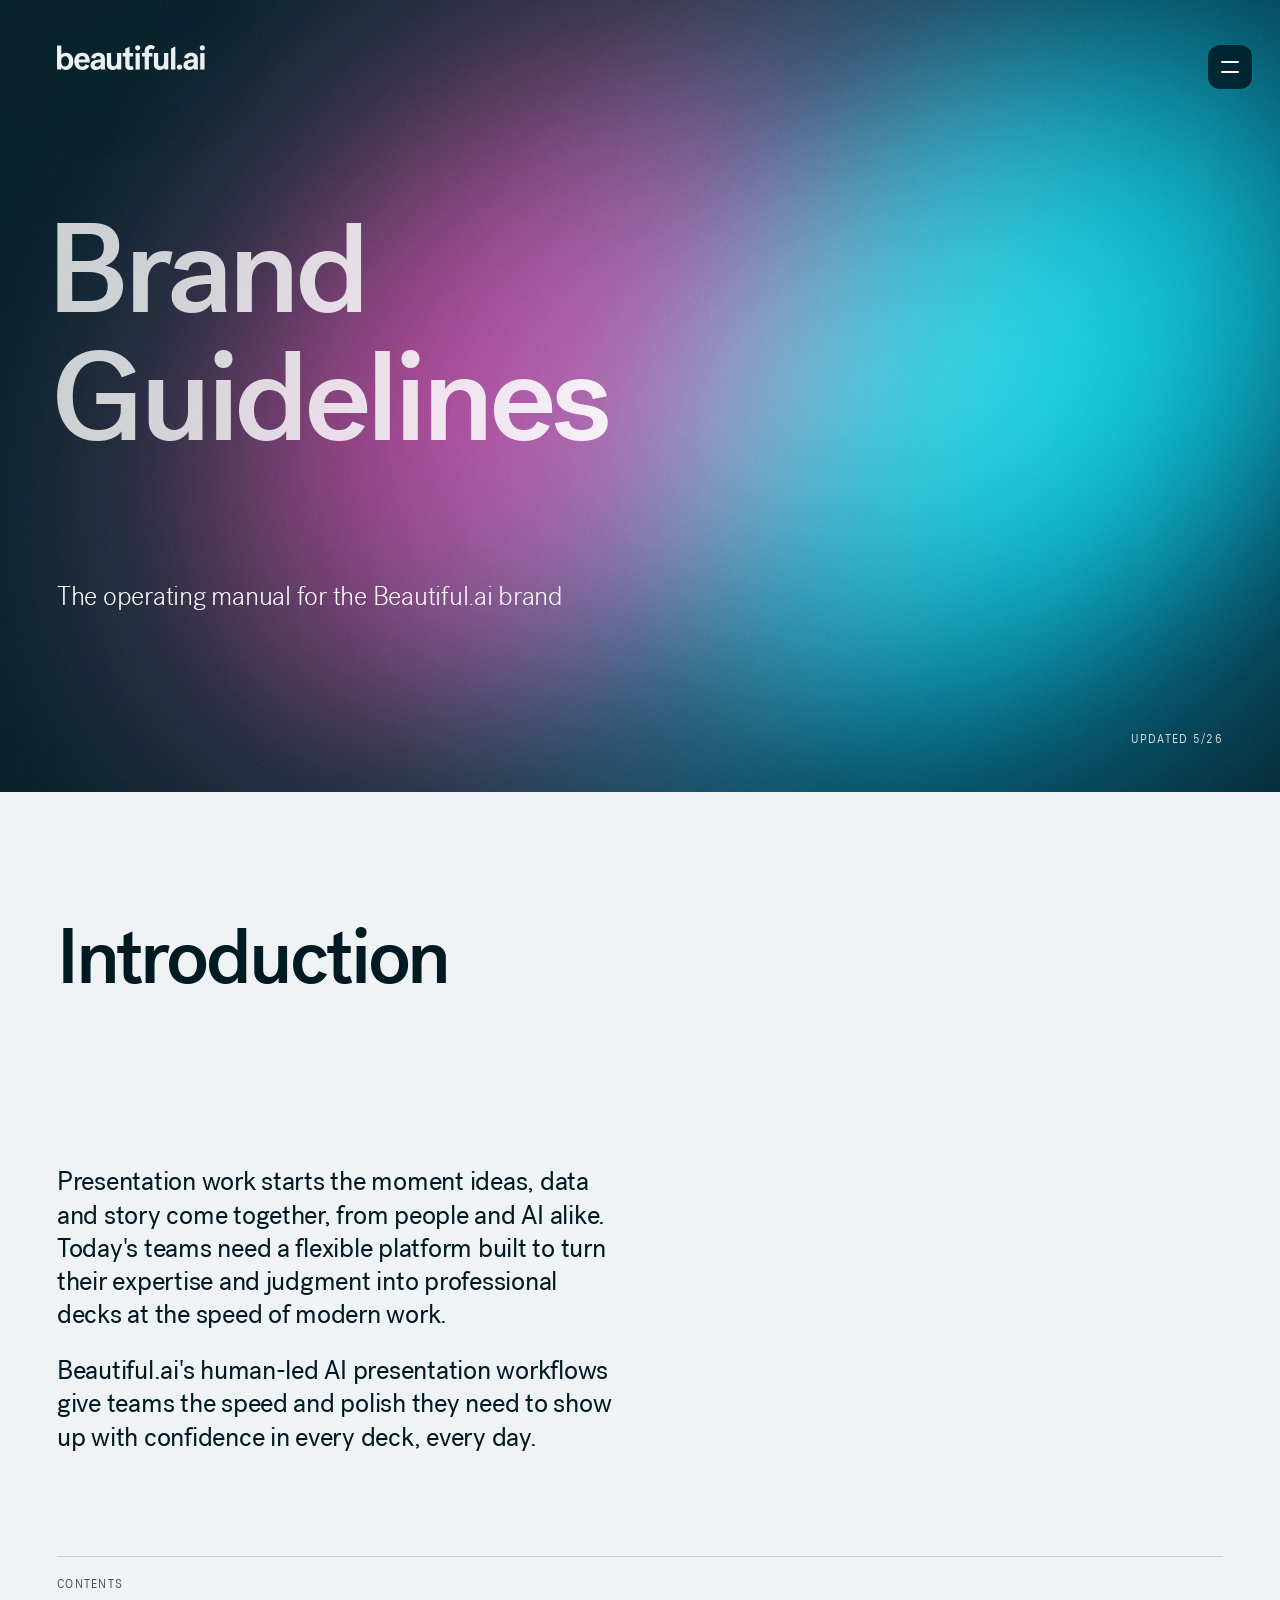
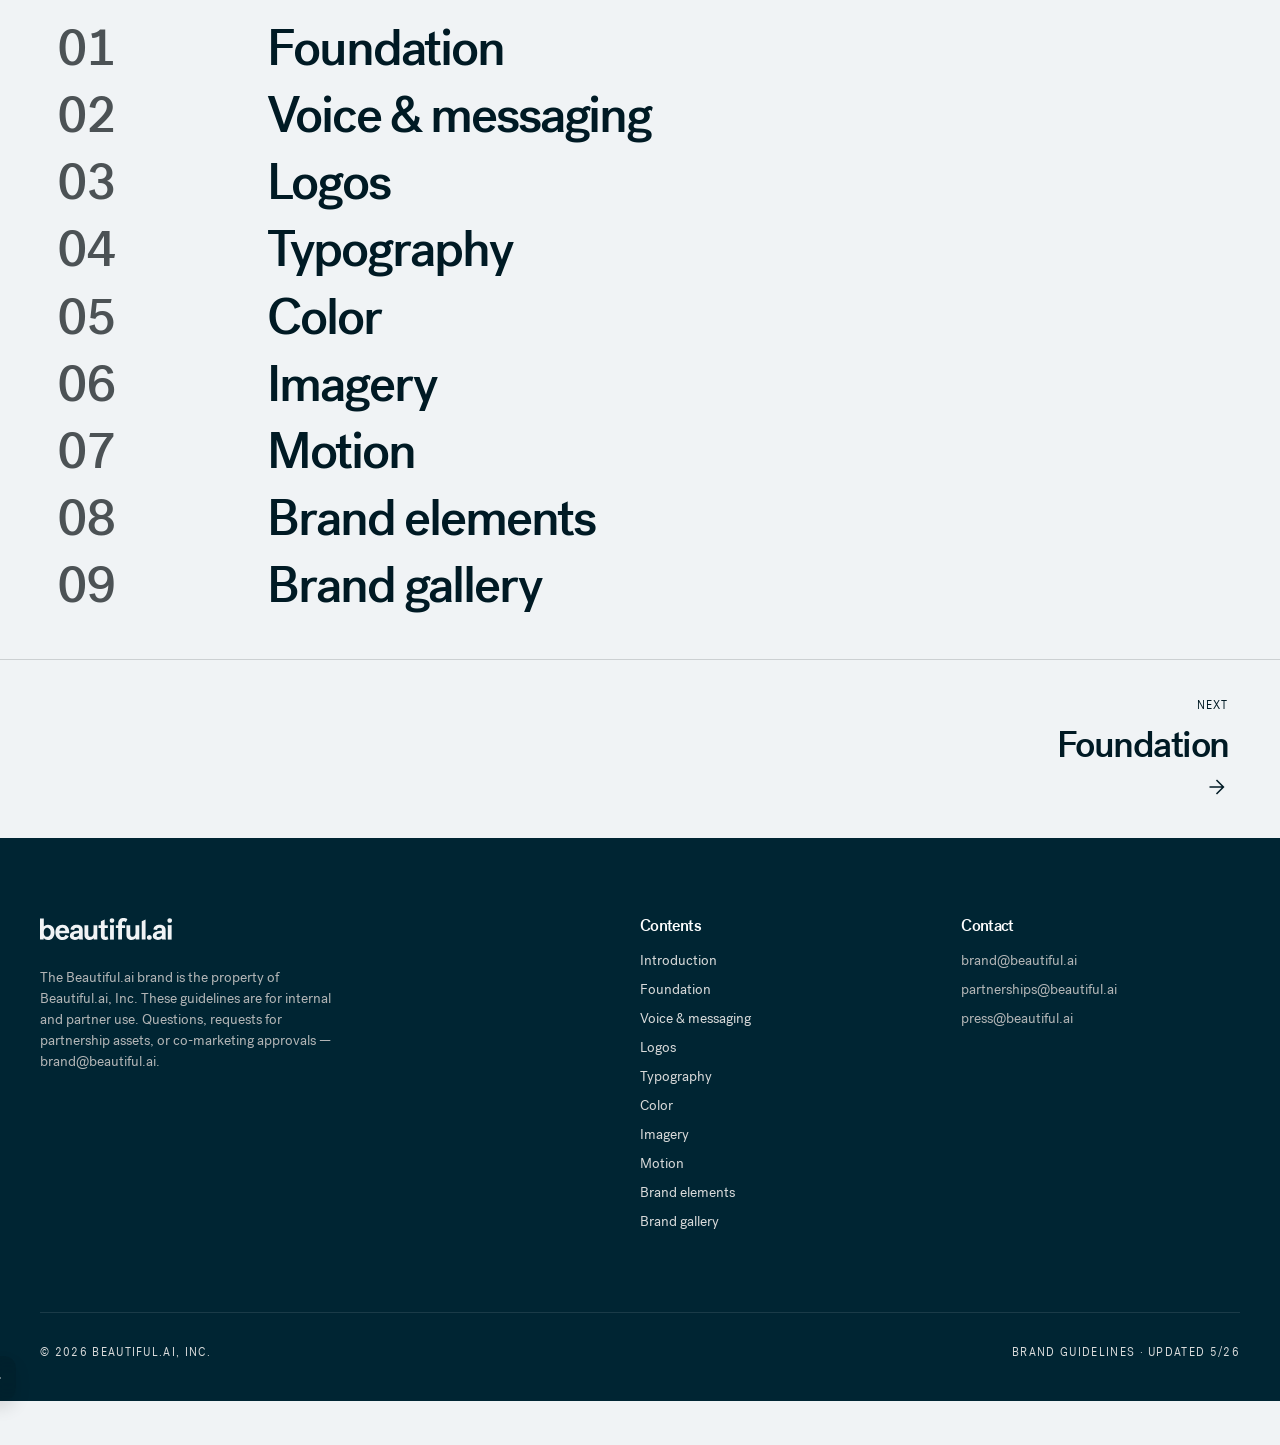
==== beautifulai/index.html @ 423045b8 "Major split of AD page to more sections" ====
<!DOCTYPE html>
<html lang="en">
<head>
<meta charset="UTF-8">
<meta name="viewport" content="width=device-width, initial-scale=1.0">
<title>Introduction — Beautiful.ai Brand Guidelines</title>
<meta name="description" content="Guidance for setting the new standard for presentations at work.">
<meta property="og:type" content="website">
<meta property="og:title" content="Introduction — Beautiful.ai Brand Guidelines">
<meta property="og:description" content="Guidance for setting the new standard for presentations at work.">
<meta property="og:url" content="https://dannychung1.github.io/beautiful-ai/">
<meta property="og:image" content="https://dannychung1.github.io/beautiful-ai/assets/og-image.png">
<meta property="og:image:width" content="1200">
<meta property="og:image:height" content="630">
<meta property="og:image:alt" content="Beautiful.ai Brand Guidelines cover">
<meta name="twitter:card" content="summary_large_image">
<link rel="stylesheet" href="colors_and_type.css?v=213">
<link rel="stylesheet" href="styles.css?v=213">
<link rel="stylesheet" href="photography.css?v=200">
<link rel="stylesheet" href="white-ground.css?v=213">
<link rel="stylesheet" href="ds-restyle.css?v=305">
<link rel="stylesheet" href="https://fonts.googleapis.com/css2?family=Material+Symbols+Outlined:opsz,wght,FILL,GRAD@24,300,0,0">
<script src="image-slot.js?v=130"></script>
<template id="__bundler_thumbnail"><svg viewBox="0 0 120 120" xmlns="http://www.w3.org/2000/svg"><rect width="120" height="120" fill="#001A24"></rect><circle cx="30" cy="26" r="34" fill="#B4379B" opacity="0.85"></circle><text x="36" y="76" font-family="system-ui, sans-serif" font-size="38" font-weight="600" fill="#F0F3F5">b</text><text x="58" y="76" font-family="system-ui, sans-serif" font-size="38" font-weight="600" fill="#52D0FF">.</text></svg></template>
</head>
<body>
<button class="nav-fab" aria-label="Toggle navigation" onclick="toggleNav()"><span class="fab-label">Contents</span><span class="nav-burger"><i></i><i></i></span></button>
<header class="sidenav collapsed">
  <nav>
    <a href="index.html" class="active" aria-current="page">Introduction</a>
    <a href="01-foundation.html">Foundation</a>
    <a href="voice-messaging.html">Voice &amp; messaging</a>
    <a href="02-logos.html">Logos</a>
    <a href="03-typography.html">Typography</a>
    <a href="04-color.html">Color</a>
    <a href="05-art-direction.html">Imagery</a>
    <a href="motion.html">Motion</a>
    <a href="brand-elements.html">Brand elements</a>
    <a href="06-brand-in-use.html">Brand gallery</a>
    <a class="nav-tool" href="Prompt builder.html"><span class="material-symbols-outlined" aria-hidden="true">auto_awesome</span>Photo prompt builder</a>
  </nav>
</header>
<section class="cover" id="top" data-screen-label="01 Cover">
  <div class="cover-mark" aria-hidden="true"></div>
  <div class="cover-mark alt" aria-hidden="true"></div>
  <div class="cover-dither" aria-hidden="true"></div>

  <div class="cover-top">
    <div class="col brandmark">
      <img src="assets/beautifulai-logo-white.svg" alt="Beautiful.ai" class="cover-logo">
    </div>
    <div class="col" style="text-align:right"></div>
  </div>

  <div class="cover-title" style="flex-direction:column;align-items:flex-start;justify-content:center">
    <h1 class="h-display cover-head"><span class="l1" style="font-weight:500;color:var(--scheme2-text);text-align:left">Brand</span><span class="l2" style="font-weight:500;color:var(--scheme2-text);text-align:left;width:945px;height:216px">Guidelines</span></h1>
    <div class="cover-sub">
      <div style="font-weight:300">The operating manual for the Beautiful.ai brand</div>
    </div>
  </div>

  <div class="cover-bottom">
    <div class="right">
      <div>Updated 5/26</div>
      <div class="scroll-cue" style="display:none"><span class="scroll-arrow material-symbols-outlined" aria-hidden="true">arrow_downward</span>Scroll to begin</div>
    </div>
  </div>
</section>
<section class="section tight" id="introduction" data-screen-label="02 Introduction">
  <div class="chapter-hero"><div class="wrap"><div class="ch-head"><div><h2>Introduction</h2></div></div></div></div>
  <div class="wrap narrow">
    <div class="intro-about intro-plain">
      <div class="ia-body">
        <p>Presentation work starts the moment ideas, data and story come together, from people and AI alike. Today's teams need a flexible platform built to turn their expertise and judgment into professional decks at the speed of modern work.</p>
        <p>Beautiful.ai's human-led AI presentation workflows give teams the speed and polish they need to show up with confidence in every deck, every day.</p>
      </div>
    </div>
    <div class="contents">
      <div class="ct-label">Contents</div>
      <ol>
        <li><span>01</span><a href="01-foundation.html">Foundation</a></li>
        <li><span>02</span><a href="voice-messaging.html">Voice &amp; messaging</a></li>
        <li><span>03</span><a href="02-logos.html">Logos</a></li>
        <li><span>04</span><a href="03-typography.html">Typography</a></li>
        <li><span>05</span><a href="04-color.html">Color</a></li>
        <li><span>06</span><a href="05-art-direction.html">Imagery</a></li>
        <li><span>07</span><a href="motion.html">Motion</a></li>
        <li><span>08</span><a href="brand-elements.html">Brand elements</a></li>
        <li><span>09</span><a href="06-brand-in-use.html">Brand gallery</a></li>
      </ol>
    </div>
  </div>
</section>


<!-- ════════════════════════════════════════════════
     COMPASS — MISSION / VISION / VALUES
     ════════════════════════════════════════════════ -->

<nav class="chapter-nav" aria-label="Chapter navigation">
  <span class="cn-cell cn-empty" aria-hidden="true"></span>
  <a class="cn-cell cn-next" href="01-foundation.html">
    <span class="cn-dir">Next</span>
    <span class="cn-title">Foundation</span>
    <span class="cn-arrow material-symbols-outlined" aria-hidden="true">arrow_forward</span>
  </a>
</nav>
<footer class="footer" data-screen-label="16 Footer">
  <div class="footer-grid">
    <div>
      <img src="assets/beautifulai-logo-white.svg" alt="Beautiful.ai" style="height:22px;margin-bottom:20px">
      <p style="font-size:var(--text-body-s,0.875rem);color:var(--neutral-light);max-width:38ch;margin:0">
        The Beautiful.ai brand is the property of Beautiful.ai, Inc. These
        guidelines are for internal and partner use. Questions, requests for
        partnership assets, or co-marketing approvals — brand@beautiful.ai.
      </p>
    </div>
    <div>
      <h5>Contents</h5>
      <ul>
        <li><a href="index.html">Introduction</a></li>
        <li><a href="01-foundation.html">Foundation</a></li>
        <li><a href="voice-messaging.html">Voice &amp; messaging</a></li>
        <li><a href="02-logos.html">Logos</a></li>
        <li><a href="03-typography.html">Typography</a></li>
        <li><a href="04-color.html">Color</a></li>
        <li><a href="05-art-direction.html">Imagery</a></li>
        <li><a href="motion.html">Motion</a></li>
        <li><a href="brand-elements.html">Brand elements</a></li>
        <li><a href="06-brand-in-use.html">Brand gallery</a></li>
      </ul>
    </div>
    
    <div>
      <h5>Contact</h5>
      <ul>
        <li>brand@beautiful.ai</li>
        <li>partnerships@beautiful.ai</li>
        <li>press@beautiful.ai</li>
      </ul>
    </div>
  </div>
  <div class="footer-bottom">
    <span>© 2026 Beautiful.ai, Inc.</span>
    <span>Brand Guidelines · Updated 5/26</span>
  </div>
</footer>
<script src="site.js?v=150"></script>
<script src="ch-spots.js?v=24"></script>
<script src="site-reveal.js?v=1"></script>
<style>#introduction.csn-front{background:var(--scheme5-bg,var(--color-neutral-lightest))}</style>
<script>
// cover parallax: same rate and cap as the chapter banners; the Introduction rises over the cover
(function(){
  var hero=document.getElementById('top'),nx=document.getElementById('introduction');
  if(!hero||!nx||matchMedia('(prefers-reduced-motion: reduce)').matches)return;
  hero.classList.add('csn-back');nx.classList.add('csn-front');
  var t0=0,c0=0,m=function(){hero.style.transform='';t0=hero.getBoundingClientRect().top+scrollY;c0=hero.offsetHeight*0.6};
  var p=function(){var d=Math.max(0,scrollY-Math.max(0,t0-innerHeight*0.5));hero.style.transform='translate3d(0,'+Math.min(c0,d*0.3).toFixed(1)+'px,0)'};
  var k=0;addEventListener('scroll',function(){if(!k){k=1;requestAnimationFrame(function(){k=0;p()})}},{passive:true});
  addEventListener('resize',function(){m();p()});addEventListener('load',function(){m();p()});m();p();
})();
</script>
<script>window.COPY_EDITS = /*EDITMODE-BEGIN*/{}/*EDITMODE-END*/;</script>
<script src="copy-edit.js?v=2" defer></script>
</body>
</html>
---- beautifulai/colors_and_type.css ----
/**
 * BAI Design System — Colors & Typography
 * Source: Marketing DS (Relume v3.6) Figma file
 *
 * Fonts: Post Grotesk (local files in fonts/) for everything — no other typefaces.
 */

@import url('https://fonts.googleapis.com/css2?family=Material+Symbols+Outlined:opsz,wght,FILL,GRAD@20..48,100..700,0..1,-50..200');

@import url('bai-spotlight.css');

/* Post Grotesk — brand font files */
@font-face {
  font-family: 'Post Grotesk';
  src: url('fonts/PostGrotesk-Light.woff') format('woff');
  font-weight: 300;
  font-style: normal;
  font-display: swap;
}
@font-face {
  font-family: 'Post Grotesk';
  src: url('fonts/PostGrotesk-Book.woff') format('woff');
  font-weight: 400;
  font-style: normal;
  font-display: swap;
}
@font-face {
  font-family: 'Post Grotesk';
  src: url('fonts/PostGrotesk-Medium.woff') format('woff');
  font-weight: 500;
  font-style: normal;
  font-display: swap;
}
@font-face {
  font-family: 'Post Grotesk';
  src: url('fonts/PostGrotesk-Bold.woff') format('woff');
  font-weight: 700;
  font-style: normal;
  font-display: swap;
}


/* ─────────────────────────────────────────────
   PRIMITIVE COLOR TOKENS
   Source: Figma Variables panel (confirmed May 2026)
   ───────────────────────────────────────────── */
:root {
  /* Neutrals — confirmed from Figma Variables panel */
  --color-white:                  #FFFFFF;
  --color-neutral-lightest:       #F0F3F5;
  --color-neutral-lighter:        #D8DADA;
  --color-neutral-light:          #B2B5B6;
  --color-neutral:                #7F8486;
  --color-neutral-dark:           #4C5255;
  --color-neutral-darker:         #192125;
  --color-neutral-darkest:        #001A24;

  /* Blues — confirmed from Figma Variables panel + logo SVG */
  --color-blue-lightest:          #E5F8FF;
  --color-blue-lighter:           #CCF1FF;
  --color-blue-light:             #52D0FF;
  --color-blue:                   #00B9FF; /* PRIMARY accent ★ */
  --color-blue-dark:              #0094CC;
  --color-blue-darker-rollover:   #007EAD;
  --color-blue-darker:            #004A66;
  --color-blue-darkest:           #002533;

  /* Oranges — confirmed from Figma Variables panel */
  --color-orange-lightest:        #FFEFEC;
  --color-orange-lighter:         #FFDFDA;
  --color-orange-light:           #FF917E;
  --color-orange:                 #FF6347;
  --color-orange-dark:            #CC4F38;
  --color-orange-darker:          #66271C;
  --color-orange-darkest:         #4C1D15;

  /* Magentas — confirmed from Figma Variables panel */
  --color-magenta-lightest:       #FBE9F1;
  --color-magenta-lighter:        #F7D3E3;
  --color-magenta-light:          #E5659E;
  --color-magenta:                #DB2475;
  --color-magenta-dark:           #AF1C5D;
  --color-magenta-darker:         #570E2E;
  --color-magenta-darkest:        #410A23;

  /* Greens — confirmed from Figma Variables panel */
  --color-green-lightest:         #F4F8EC;
  --color-green-lighter:          #EAF1DA;
  --color-green-light:            #B5CF7E;
  --color-green:                  #96BB47;
  --color-green-dark:             #789538;
  --color-green-darker:           #3C4A1C;
  --color-green-darkest:          #2D3815;

  /* Ambers — tonal ramp from brand amber #FA901F (tone 0–100, L·C·H) */
  --color-amber-100:                 #FFEC9F; /* L·C·H 93 · 39 · 96 */
  --color-amber-99:                  #FFE99B; /* L·C·H 92 · 40 · 94 */
  --color-amber-95:                  #FFDC8A; /* L·C·H 89 · 44 · 87 */
  --color-amber-90:                  #FFCD76; /* L·C·H 85 · 50 · 81 */
  --color-amber-80:                  #FFAF50; /* L·C·H 77 · 62 · 70 */
  --color-amber-70:                  #F89228; /* L·C·H 69 · 73 · 64 */
  --color-amber-60:                  #DA7700; /* L·C·H 59 · 74 · 64 */
  --color-amber-50:                  #BB5E00; /* L·C·H 50 · 67 · 60 */
  --color-amber-40:                  #9B4600; /* L·C·H 40 · 59 · 57 */
  --color-amber-30:                  #7B3000; /* L·C·H 30 · 51 · 53 */
  --color-amber-20:                  #5B1D00; /* L·C·H 20 · 40 · 48 */
  --color-amber-10:                  #3C0D00; /* L·C·H 10 · 27 · 37 */
  --color-amber-0:                   #000000; /* L·C·H 0 · 0 · 0 */

  /* Aliases for convenience */
  --color-accent:                 var(--color-blue);
  --color-accent-hover:           var(--color-blue-dark);
  --color-blue-accent:            var(--color-blue);                 /* Primary button fill, #001A24 text (8.0:1 AAA) */
  --color-link:                   var(--color-blue-darker-rollover); /* Blue text/icons on LIGHT bg (AA) */
  --color-link-on-dark:           var(--color-blue);                 /* Blue text/icons on DARK bg (8.0:1 AAA on #001A24) */
  --color-amber:                  #FA901F;                           /* Brand amber ★ — data/status; end stop of cover headline gradient */
  --color-amber-ink:              var(--color-amber-40);             /* Amber text/icons on LIGHT bg (6.42:1 AA) */
  --color-green-ink:              #4F7A1F;                           /* Green text on light (AA) */
  --color-text-muted:             var(--color-neutral-dark);
  --color-text-muted-on-dark:     rgba(255, 255, 255, 0.75);        /* Muted text on dark — minimum */
  --color-text:                   var(--color-neutral-darkest);
  --color-bg:                     var(--color-white);
  --color-bg-subtle:              var(--color-neutral-lightest);
  --color-border:                 var(--opacity-neutral-darkest-10);

  /* Opacity tokens — from Figma Variables (Opacity/…) */
  --opacity-transparent:          rgba(255, 255, 255, 0);
  --opacity-neutral-darkest-5:    rgba(0, 9, 13, 0.05);
  --opacity-neutral-darkest-10:   rgba(0, 9, 13, 0.10);
  --opacity-neutral-darkest-15:   rgba(0, 9, 13, 0.15);
  --opacity-neutral-darkest-20:   rgba(0, 9, 13, 0.20);
  --opacity-neutral-darkest-30:   rgba(0, 9, 13, 0.30);
  --opacity-neutral-darkest-40:   rgba(0, 9, 13, 0.40);
  --opacity-neutral-darkest-50:   rgba(0, 9, 13, 0.50);
  --opacity-neutral-darkest-60:   rgba(0, 9, 13, 0.60);
  --opacity-white-5:              rgba(255, 255, 255, 0.05);
  --opacity-white-10:             rgba(255, 255, 255, 0.10);
  --opacity-white-15:             rgba(255, 255, 255, 0.15);
  --opacity-white-20:             rgba(255, 255, 255, 0.20);
  --opacity-white-30:             rgba(255, 255, 255, 0.30);
  --opacity-white-40:             rgba(255, 255, 255, 0.40);
  --opacity-white-50:             rgba(255, 255, 255, 0.50);
  --opacity-white-60:             rgba(255, 255, 255, 0.60);
  --color-neutral-lighter-aa:     rgba(216, 218, 218, 0.4);

  /* ─────────────────────────────────────────────
     SEMANTIC COLOR TOKENS (Color Schemes)
     Source: Figma Variables panel — confirmed
     ───────────────────────────────────────────── */

  /* Scheme 1 — Light (default) */
  --scheme1-bg:              var(--color-neutral-lightest);
  --scheme1-fg:              var(--color-white);
  --scheme1-text:            var(--color-neutral-darkest);
  --scheme1-border:          var(--opacity-neutral-darkest-15);
  --scheme1-accent:          var(--color-neutral-darkest);

  /* Scheme 2 — Blue Darkest */
  --scheme2-bg:              var(--color-blue-darkest);
  --scheme2-fg:              var(--color-blue-darker);
  --scheme2-text:            var(--color-white);
  --scheme2-border:          var(--opacity-white-20);
  --scheme2-accent:          var(--color-white);

  /* Scheme 3 — Blue */
  --scheme3-bg:              var(--color-blue);
  --scheme3-fg:              var(--color-white);
  --scheme3-text:            var(--color-neutral-darkest);
  --scheme3-border:          var(--opacity-white-20);
  --scheme3-accent:          var(--color-neutral-darkest);

  /* Scheme 4 — Dark */
  --scheme4-bg:              var(--color-neutral-darkest);
  --scheme4-fg:              var(--color-neutral-darker);
  --scheme4-text:            var(--color-white);
  --scheme4-border:          var(--opacity-white-20);
  --scheme4-accent:          var(--color-blue);

  /* Scheme 5 — Neutral Lightest */
  --scheme5-bg:              var(--color-neutral-lightest);
  --scheme5-fg:              var(--color-white);
  --scheme5-text:            var(--color-neutral-darkest);
  --scheme5-border:          var(--opacity-neutral-darkest-15);
  --scheme5-accent:          var(--color-neutral-darkest);

  /* ─────────────────────────────────────────────
     BORDER RADIUS TOKENS
     ───────────────────────────────────────────── */
  --radius-xxl: 30px;   /* Full-width / 1-column elements */
  --radius-xl:  18px;   /* 2-column elements */
  --radius-l:   12px;   /* 3–4 column elements */
  --radius-m:    8px;   /* Small cards */
  --radius-s:    6px;   /* Buttons, tabs */
  --radius-xs:   4px;   /* Tags, badges, arrow buttons */
  --radius-pill: 999px; /* Pill/tag shapes */

  /* ─────────────────────────────────────────────
     SHADOW TOKENS
     ───────────────────────────────────────────── */
  --shadow-xxsmall: 0 1px 2px rgba(0, 0, 0, 0.05);
  --shadow-xsmall:  0 1px 3px rgba(0, 0, 0, 0.10);
  --shadow-small:   0 2px 4px rgba(0, 0, 0, 0.10);
  --shadow-medium:  0 4px 8px rgba(0, 0, 0, 0.10);
  --shadow-large:   0 8px 16px rgba(0, 0, 0, 0.10);
  --shadow-xlarge:  0 12px 24px rgba(0, 0, 0, 0.15);
  --shadow-xxlarge: 0 16px 40px rgba(0, 0, 0, 0.15);

  /* ─────────────────────────────────────────────
     TYPOGRAPHY TOKENS
     ───────────────────────────────────────────── */

  /* Families */
  --font-heading: 'Post Grotesk', sans-serif;
  --font-body:    'Post Grotesk', sans-serif;
  --font-mono:    'Post Grotesk', monospace; /* No mono family — alias only */

  /* Type scale — Desktop */
  /* Display sizes: hero statements, big numbers, slides. Max 1 per view. */
  --text-display-1-size: 9rem;  /* 144px */
  --text-display-1-lh:   1.05;
  --text-display-2-size: 7rem;  /* 112px */
  --text-display-2-lh:   1.05;
  --text-display-3-size: 5.5rem;/* 88px */
  --text-display-3-lh:   1.10;
  --ls-display:          -0.03em;
  --text-h1-size:   4.5rem;    /* 72px */
  --text-h1-lh:     1.0;
  --text-h2-size:   3.625rem;  /* 58px */
  --text-h2-lh:     1.0;
  --text-h3-size:   2.875rem;  /* 46px */
  --text-h3-lh:     1.0;
  --text-h4-size:   2.3125rem; /* 37px */
  --text-h4-lh:     1.0;
  --text-h5-size:   1.875rem;  /* 30px */
  --text-h5-lh:     1.0;
  --text-h6-size:   1.5rem;    /* 24px */
  --text-h6-lh:     1.0;
  --text-body-xl:   1.25rem;   /* 20px */
  --text-body-l:    1.125rem;  /* 18px */
  --text-body-m:    1rem;      /* 16px */
  --text-body-s:    0.875rem;  /* 14px */
  --text-body-xs:   0.75rem;   /* 12px */
  --text-body-lh:   1.50;

  /* Font weights */
  --fw-light:    300; /* @kind font */
  --fw-book:     400; /* @kind font */
  --fw-medium:   500; /* @kind font */
  --fw-bold:     700; /* @kind font */

  /* Letter spacing */
  --ls-tight:  -0.04em;
  --ls-snug:   -0.01em;
  --ls-normal:  0em;

  /* ─────────────────────────────────────────────
     SPACING TOKENS
     ───────────────────────────────────────────── */
  --space-1:   4px;
  --space-2:   8px;
  --space-3:  12px;
  --space-4:  16px;
  --space-5:  20px;
  --space-6:  24px;
  --space-8:  32px;
  --space-10: 40px;
  --space-12: 48px;
  --space-16: 64px;
  --space-20: 80px;
  --space-24: 96px;
  --space-32: 128px;

  /* Section padding (vertical, between page sections) */
  --padding-section-large:  112px;
  --padding-section-medium:  80px;
  --padding-section-small:   48px;

  /* Content padding (inside cards, panels, containers) */
  --content-padding-large:   48px;
  --content-padding-medium:  32px;
  --content-padding-regular: 24px;
  --content-padding-small:   16px;
  --content-padding-xsmall:  12px;
}

/* ─────────────────────────────────────────────
   MOBILE TYPE SCALE OVERRIDES
   ───────────────────────────────────────────── */
@media (max-width: 768px) {
  :root {
    --text-display-1-size: 4.5rem;  /* 72px */
    --text-display-2-size: 4rem;    /* 64px */
    --text-display-3-size: 3.5rem;  /* 56px */
    --text-h1-size:  3rem;    /* 48px */
    --text-h2-size:  2.5rem;  /* 40px */
    --text-h3-size:  2rem;    /* 32px */
    --text-h4-size:  1.5rem;  /* 24px */
    --text-h5-size:  1.25rem; /* 20px */
    --text-h6-size:  1.125rem;/* 18px */
  }
}

/* ─────────────────────────────────────────────
   SEMANTIC ELEMENT STYLES
   ───────────────────────────────────────────── */
*, *::before, *::after { box-sizing: border-box; }

body {
  font-family: var(--font-body);
  font-size: var(--text-body-m);
  line-height: var(--text-body-lh);
  color: var(--color-neutral-darkest);
  background: var(--color-white);
  -webkit-font-smoothing: antialiased;
  text-wrap: pretty;
}

/* Labels / eyebrows — the only uppercase text. */
.label, .eyebrow {
  font-family: var(--font-body);
  font-weight: var(--fw-book);
  font-size: 0.75rem;
  line-height: 1.4;
  text-transform: uppercase;
  letter-spacing: 0.12em;
}
.label-s { font-size: 0.6875rem; }

.display-1, .display-2, .display-3 {
  font-family: var(--font-heading);
  font-weight: var(--fw-medium);
  letter-spacing: var(--ls-display);
  color: var(--color-neutral-darkest);
  text-wrap: balance;
}
.display-1 { font-size: var(--text-display-1-size); line-height: var(--text-display-1-lh); }
.display-2 { font-size: var(--text-display-2-size); line-height: var(--text-display-2-lh); }
.display-3 { font-size: var(--text-display-3-size); line-height: var(--text-display-3-lh); }

h1, .h1 {
  font-family: var(--font-heading);
  font-size: var(--text-h1-size);
  line-height: var(--text-h1-lh);
  font-weight: var(--fw-medium);
  letter-spacing: var(--ls-tight);
  color: var(--color-neutral-darkest);
}

h2, .h2 {
  font-family: var(--font-heading);
  font-size: var(--text-h2-size);
  line-height: var(--text-h2-lh);
  font-weight: var(--fw-medium);
  letter-spacing: var(--ls-tight);
  color: var(--color-neutral-darkest);
}

h3, .h3 {
  font-family: var(--font-heading);
  font-size: var(--text-h3-size);
  line-height: var(--text-h3-lh);
  font-weight: var(--fw-medium);
  letter-spacing: var(--ls-snug);
  color: var(--color-neutral-darkest);
}

h4, .h4 {
  font-family: var(--font-heading);
  font-size: var(--text-h4-size);
  line-height: var(--text-h4-lh);
  font-weight: var(--fw-medium);
  letter-spacing: var(--ls-snug);
  color: var(--color-neutral-darkest);
}

h5, .h5 {
  font-family: var(--font-heading);
  font-size: var(--text-h5-size);
  line-height: var(--text-h5-lh);
  font-weight: var(--fw-medium);
  color: var(--color-neutral-darkest);
}

h6, .h6 {
  font-family: var(--font-heading);
  font-size: var(--text-h6-size);
  line-height: var(--text-h6-lh);
  font-weight: var(--fw-medium);
  color: var(--color-neutral-darkest);
}

p {
  font-family: var(--font-body);
  font-size: var(--text-body-m);
  line-height: var(--text-body-lh);
  font-weight: var(--fw-book);
  color: var(--color-neutral-darkest);
}

.text-large  { font-size: var(--text-body-xl); }
.text-medium { font-size: var(--text-body-l); }
.text-regular{ font-size: var(--text-body-m); }
.text-small  { font-size: var(--text-body-s); }
.text-tiny   { font-size: var(--text-body-xs); }

.tagline {
  font-family: var(--font-body);
  font-size: var(--text-body-m);
  font-weight: var(--fw-medium);
  line-height: var(--text-body-lh);
  color: var(--color-neutral-darkest);
}

code, pre, .mono {
  font-family: var(--font-body);
  font-variant-numeric: tabular-nums;
  font-size: 0.875em;
}

/* ─────────────────────────────────────────────
   BUTTON BASE STYLES
   ───────────────────────────────────────────── */
.btn {
  display: inline-flex;
  align-items: center;
  justify-content: center;
  gap: 8px;
  font-family: var(--font-body);
  font-size: var(--text-body-m);
  font-weight: var(--fw-medium);
  line-height: 1.5;
  padding: 10px 24px;
  border-radius: var(--radius-s);
  border: 1px solid transparent;
  cursor: pointer;
  text-decoration: none;
  transition: background 0.2s ease, border-color 0.2s ease, opacity 0.2s ease;
}

.btn-sm {
  padding: 6px 16px;
  font-size: var(--text-body-s);
}

.btn-primary {
  background: var(--color-blue-accent);
  border-color: var(--color-blue-accent);
  color: var(--color-neutral-darkest);
}
.btn-primary:hover {
  background: var(--color-blue-light);
  border-color: var(--color-blue-light);
}

.btn-secondary {
  background: transparent;
  border-color: var(--color-neutral-darkest);
  color: var(--color-neutral-darkest);
}
.btn-secondary:hover {
  background: var(--opacity-neutral-darkest-5);
}

/* Alternate (on dark bg) */
.btn-primary-alt {
  background: var(--color-blue-accent);
  border-color: var(--color-blue-accent);
  color: var(--color-neutral-darkest);
}
.btn-secondary-alt {
  background: transparent;
  border-color: var(--color-white);
  color: var(--color-white);
}
.btn-secondary-alt:hover {
  background: rgba(255, 255, 255, 0.1);
}

.btn-link {
  background: transparent;
  border-color: transparent;
  color: var(--color-neutral-darkest);
  padding-left: 0;
  padding-right: 0;
  text-decoration: underline;
  text-underline-offset: 2px;
}

/* ─────────────────────────────────────────────
   CARD BASE
   ───────────────────────────────────────────── */
.card {
  background: var(--color-white);
  border: 1px solid var(--opacity-neutral-darkest-10);
  border-radius: var(--radius-l);
  box-shadow: var(--shadow-xxsmall);
  padding: var(--content-padding-regular);
}

.card-dark {
  background: var(--color-neutral-darkest);
  border: 1px solid rgba(255, 255, 255, 0.08);
  border-radius: var(--radius-l);
  color: var(--color-white);
  padding: var(--content-padding-regular);
}

/* ─────────────────────────────────────────────
   LAYOUT HELPERS
   ───────────────────────────────────────────── */
.container {
  width: 100%;
  max-width: 1312px;
  margin: 0 auto;
  padding: 0 64px;
}

@media (max-width: 768px) {
  .container { padding: 0 20px; }
}

.section {
  padding: var(--padding-section-medium) 0;
}
.section-lg { padding: var(--padding-section-large) 0; }
.section-sm { padding: var(--padding-section-small) 0; }

.section-dark {
  background: var(--color-neutral-darkest);
  color: var(--color-white);
}

.section-light {
  background: var(--color-neutral-lightest);
}

/* ─────────────────────────────────────────────
   MATERIAL SYMBOLS
   ───────────────────────────────────────────── */
.material-symbols-outlined {
  font-variation-settings: 'FILL' 0, 'wght' 300, 'GRAD' 0, 'opsz' 24;
  font-size: 24px;
  line-height: 1;
  vertical-align: middle;
}
---- beautifulai/styles.css ----
/* ============================================================
   Beautiful.ai — Brand Guidelines
   Built on the BAI Design System
   ============================================================ */

@import url('https://fonts.googleapis.com/css2?family=Material+Symbols+Outlined:opsz,wght,FILL,GRAD@20..48,100..700,0..1,-50..200');

/* Post Grotesk — real brand fonts */
@font-face {
  font-family: 'Post Grotesk';
  src: url('fonts/PostGrotesk-Book.woff') format('woff'),
       url('fonts/PostGrotesk-Book.ttf')  format('truetype'),
       url('fonts/PostGrotesk-Book.otf')  format('opentype');
  font-weight: 400; font-style: normal; font-display: swap;
}
@font-face {
  font-family: 'Post Grotesk';
  src: url('fonts/PostGrotesk-Medium.woff') format('woff'),
       url('fonts/PostGrotesk-Medium.ttf')  format('truetype'),
       url('fonts/PostGrotesk-Medium.otf')  format('opentype');
  font-weight: 500; font-style: normal; font-display: swap;
}
@font-face {
  font-family: 'Post Grotesk';
  src: url('fonts/PostGrotesk-Light.woff') format('woff');
  font-weight: 300; font-style: normal; font-display: swap;
}
@font-face {
  font-family: 'Post Grotesk';
  src: url('fonts/PostGrotesk-Bold.woff') format('woff');
  font-weight: 700; font-style: normal; font-display: swap;
}

:root {
  /* Brand palette (BAI Design System) */
  --white: var(--color-white);
  --cream: var(--color-neutral-lightest);
  --neutral-lighter: var(--color-neutral-lighter);
  --neutral-light: var(--color-neutral-light);
  --neutral: var(--color-neutral);
  --neutral-dark: var(--color-neutral-dark);
  --neutral-darker: var(--color-neutral-darker);
  --ink: var(--color-neutral-darkest);  /* primary ink — the darker blue */
  --neutral-darkest: var(--ink);
  --blue-deepest: var(--color-neutral-darkest);

  --blue-lightest: var(--color-blue-lightest);
  --blue-lighter: var(--color-blue-lighter);
  --blue-light: var(--color-link-on-dark);
  --blue: var(--color-blue);        /* DS --color-blue, starred primary accent */
  --blue-dark: var(--color-blue-dark);   /* DS --color-blue-dark */
  --blue-darker: var(--color-blue-darker);
  --blue-darkest: var(--color-blue-darkest);

  --orange: var(--color-orange);
  --magenta: var(--color-magenta);
  --amber: var(--color-amber);
  --green: var(--color-green);
  --green-ink: var(--color-green-ink);  /* DS green darkened for text on white (4.5:1) */

  --font: var(--font-body);
  /* Monospace usages also resolve to Post Grotesk Book per brand spec */
  --mono: var(--font-body);

  /* Typography weights — exposed to tweaks */
  --fw-display:  var(--fw-medium);  /* hero / cover / largest type    */
  --fw-heading:  var(--fw-medium);  /* h1-h6                          */
  --fw-body:     var(--fw-book);  /* paragraphs / body              */
  --fw-mono:     var(--fw-book);  /* monospace-styled labels        */

  /* Tweakable accent (default = Signal Cyan) */
  --accent:      var(--blue);
  --accent-soft: var(--blue-light);

  /* Tweakable display letter-spacing */
  --ls-display:  -0.03em;
  --ls-heading:  var(--ls-tight);
}

*, *::before, *::after { box-sizing: border-box; }
html { font-size: clamp(16px, 0.92vw, 20px); }
body {
  margin: 0;
  font-family: var(--font);
  font-weight: var(--fw-body);
  font-size: 1.0625rem;
  line-height: 1.55;
  color: var(--neutral-darkest);
  background: var(--white);
  -webkit-font-smoothing: antialiased;
  text-rendering: optimizeLegibility;
  text-wrap: pretty;
}

a { color: inherit; }
/* --gutter: distance from viewport edge to the 1320px content column — every
   fixed/corner element aligns to it so edges match the rest of the guide */
:root { --nav-width: min(268px, 22vw); --nav-width-collapsed: 64px;
  /* the guide's column grows with the screen instead of stopping at 1320px */
  --content-max: clamp(1320px, 84vw, 2280px);
  --gutter: max(16px, 4vw, calc(50vw - var(--content-max) / 2 + 4vw));
  /* vertical inset never inherits the very large gutters of ultrawide/4K screens */
  --gutter-y: min(var(--gutter), clamp(28px, 5vh, 96px));
  --nav-gap: var(--gutter);
  --section-y: clamp(88px, 7vw, 190px);
  --section-y-tight: clamp(56px, 4.6vw, 124px); }
body { padding-left: 0; padding-right: 0; }

/* ───── Side nav ───── */
.nav-fab {
  display: none;
  position: fixed;
  top: var(--gutter-y);
  /* floats outside the content column, one gutter step into the margin */
  right: max(16px, calc(var(--gutter) / 2));
  z-index: 300;
  width: 44px;
  height: 44px;
  display: flex;
  z-index: 320;
  align-items: center;
  justify-content: center;
  padding: 0;
  border: 1px solid var(--opacity-white-10);
  border-radius: 12px;
  background: color-mix(in oklch,var(--color-neutral-darkest) 34%,transparent);
  backdrop-filter: blur(18px) saturate(1.2);
  -webkit-backdrop-filter: blur(18px) saturate(1.2);
  box-shadow: 0 8px 24px -8px var(--opacity-neutral-darkest-30);
  color: var(--color-white, #fff);
  cursor: pointer;
  transition: background .28s ease, color .28s ease, border-color .28s ease, box-shadow .28s ease;
}
/* two-line hamburger that morphs into an ✕ */
.nav-burger { position: relative; width: 18px; height: 12px; display: block; }
.nav-burger i { position: absolute; left: 0; width: 100%; height: 1.6px; border-radius: 2px; background: currentColor; transition: transform .34s cubic-bezier(.16,.84,.24,1), top .28s cubic-bezier(.16,.84,.24,1); }
.nav-burger i:first-child { top: 0; }
.nav-burger i:last-child { top: 10.4px; }
body:has(.sidenav:not(.collapsed)) .nav-fab { background: transparent; color: #fff; border-color: transparent; box-shadow: none; backdrop-filter: none; -webkit-backdrop-filter: none; }
body:has(.sidenav:not(.collapsed)) .nav-burger i { top: 5.2px; }
body:has(.sidenav:not(.collapsed)) .nav-burger i:first-child { transform: rotate(45deg); }
body:has(.sidenav:not(.collapsed)) .nav-burger i:last-child { transform: rotate(-45deg); }
@media (prefers-reduced-motion: reduce){ .nav-burger i { transition: none; } }
/* desktop hover: cyan halo + lines nudge apart */
@media (hover:hover) and (pointer:fine){
  .nav-fab{transition:background .28s ease,color .28s ease,border-color .28s ease,box-shadow .28s ease,transform .3s cubic-bezier(.16,.84,.24,1)}
  .nav-fab:hover{background:var(--opacity-neutral-darkest-50);border-color:color-mix(in oklch,var(--color-blue) 55%,transparent);color:#fff;transform:translateY(-1px);box-shadow:0 8px 24px -8px var(--opacity-neutral-darkest-40),0 0 0 4px color-mix(in oklch,var(--color-blue) 14%,transparent),0 0 22px color-mix(in oklch,var(--color-blue) 42%,transparent)}
  .nav-fab:active{transform:translateY(0) scale(.97)}
  .nav-fab:focus-visible{outline:none;border-color:color-mix(in oklch,var(--color-blue) 70%,transparent);box-shadow:0 0 0 4px color-mix(in oklch,var(--color-blue) 20%,transparent)}
  .nav-fab:hover .nav-burger i:first-child{top:-1px}
  .nav-fab:hover .nav-burger i:last-child{top:11.4px}
  body:has(.sidenav:not(.collapsed)) .nav-fab:hover .nav-burger i{top:5.2px}
  body:has(.sidenav:not(.collapsed)) .nav-fab:hover{background:color-mix(in oklch,var(--color-neutral-darkest) 34%,transparent);border-color:color-mix(in oklch,var(--color-blue) 55%,transparent)}
}
@media (prefers-reduced-motion: reduce){ .nav-fab,.nav-fab:hover{transform:none;transition:box-shadow .2s ease,border-color .2s ease} }
.nav-toggle {
  width: 28px;
  height: 28px;
  border: 1px solid var(--opacity-neutral-darkest-10);
  border-radius: 6px;
  background: var(--opacity-neutral-darkest-5);
  font-size: 13px;
  cursor: pointer;
  flex-shrink: 0;
}
.nav-head { display: flex; align-items: center; justify-content: space-between; gap: 8px; }
.sidenav.collapsed .nav-head { flex-direction: column; }
.sidenav {
  position: fixed;
  top: var(--gutter-y);
  right: var(--nav-gap);
  bottom: auto;
  left: auto;
  z-index: 100;
  width: var(--nav-width);
  max-height: calc(100vh - var(--gutter-y) * 2);
  display: flex;
  flex-direction: column;
  gap: 20px;
  padding: 56px 44px 56px 32px;
  background: color-mix(in oklch, var(--blue-deepest) 62%, transparent);
  backdrop-filter: blur(26px) saturate(1.2);
  -webkit-backdrop-filter: blur(26px) saturate(1.2);
  border: 1px solid var(--opacity-white-10);
  border-radius: 12px;
  box-shadow: 0 24px 60px -16px var(--opacity-neutral-darkest-50);
  font-size: 13px;
  letter-spacing: -0.005em;
  overflow-y: auto;
  overflow-x: hidden;
  transform-origin: top right;
  transition: opacity .26s ease, transform .3s cubic-bezier(.16,.84,.24,1), visibility .3s;
}
/* short viewports: the nav tightens instead of scrolling */
@media (max-height: 640px) {
  .sidenav { gap: 14px; padding: 32px 40px 32px 28px; }
  .sidenav nav { gap: 10px; }
}
.sidenav.nav-anim:not(.collapsed) { animation: navGrow .42s cubic-bezier(.16,.84,.24,1) both; }
.sidenav.nav-anim:not(.collapsed) .label,
.sidenav.nav-anim:not(.collapsed) .nav-version,
.sidenav.nav-anim:not(.collapsed) nav a span:not(.ch-num) { animation: navFade .34s ease .1s both; }
@keyframes navGrow {
  0% { transform: scale(.82) translate(6px,-6px); opacity: .55; }
  55% { opacity: 1; }
  100% { transform: scale(1) translate(0,0); opacity: 1; }
}

@keyframes navFade { from { opacity: 0; transform: translateX(6px); } to { opacity: 1; transform: none; } }
@media (prefers-reduced-motion: reduce) {
  .sidenav:not(.collapsed), .sidenav:not(.collapsed) .label, .sidenav:not(.collapsed) .nav-version, .sidenav:not(.collapsed) nav a span:not(.ch-num) { animation: none; }
}
.sidenav.collapsed { pointer-events: none; opacity: 0; transform: scale(.9) translate(8px,-8px); visibility: hidden; }
.sidenav.collapsed .label,
.sidenav.collapsed .nav-version,
.sidenav.collapsed nav a span:not(.ch-num) { display: none; }
.sidenav.collapsed nav a { justify-content: center; }
.sidenav.collapsed .brand { justify-content: center; }
.sidenav.collapsed .brand img { height: 22px; }
.sidenav .brand {
  display: flex;
  align-items: center;
  gap: 10px;
  font-weight: 500;
  text-decoration: none;
}
.sidenav .brand img { height: 18px; display: block; }
.nav-toggle { display: none; }
.sidenav .label {
  font-family: var(--mono);
  font-size: 11px;
  font-weight: 400;
  color: var(--neutral-dark);
  text-transform: uppercase;
  letter-spacing: 0.02em;
  margin-top: -8px;
}
.sidenav nav {
  display: flex;
  flex-direction: column;
  gap: 14px;
}
.sidenav nav a {
  text-decoration: none;
  color: var(--neutral-dark);
  font-weight: 500;
  transition: color .15s;
  display: flex;
  align-items: baseline;
  gap: 8px;
}
.sidenav nav a .ch-num {
  font-family: var(--mono);
  font-size: 10px;
  color: var(--neutral);
  font-weight: 400;
}
.sidenav nav a:hover { color: var(--neutral-darkest); }
.sidenav nav a { border-radius: 6px; padding: 5px 8px; margin: 0 -8px; font-size: 16px; }
.sidenav nav a:hover { background: var(--opacity-neutral-darkest-5); }
.nav-icon { width: 16px; height: 16px; flex-shrink: 0; fill: none; stroke: currentColor; stroke-width: 1.6; stroke-linecap: round; stroke-linejoin: round; display: none; }
.sidenav.collapsed .nav-icon { display: block; }
.sidenav.collapsed nav a { position: relative; padding: 8px; }
.sidenav.collapsed nav a .ch-num { display: none; }
.sidenav.collapsed nav a::after {
  content: attr(data-tip);
  position: absolute;
  right: calc(100% + 12px);
  top: 50%;
  transform: translateY(-50%);
  background: var(--neutral-darkest, var(--color-neutral-darkest));
  color: #fff;
  font-size: 12px;
  font-weight: 500;
  white-space: nowrap;
  padding: 6px 10px;
  border-radius: 6px;
  opacity: 0;
  pointer-events: none;
  transition: opacity .12s;
  z-index: 150;
}
.sidenav.collapsed nav a:hover::after { opacity: 1; }
.sidenav .nav-version {
  font-family: var(--mono);
  color: var(--neutral);
  font-size: 11px;
  margin-top: auto;
}

/* ───── Sections ───── */
.section {
  padding: var(--section-y, 120px) 0;
  position: relative;
}
.section.tight { padding: var(--section-y-tight, 80px) 0; }
.section.dark {
  background: var(--neutral-darkest);
  color: var(--white);
}
.section.darkblue {
  background: var(--blue-darkest);
  color: var(--white);
}
.section.cream { background: var(--cream); }
.section.blue {
  background: var(--blue);
  color: var(--neutral-darkest);
}

.wrap {
  max-width: 1440px;
  margin: 0 auto;
  width: 100%;
  padding: 0 2vw;
}
.wrap.narrow { max-width: 920px; }

.eyebrow {
  font-family: var(--mono);
  font-size: 11px;
  font-weight: 400;
  text-transform: uppercase;
  letter-spacing: 0.08em;
  color: var(--neutral-dark);
  display: inline-flex;
  align-items: center;
  gap: 10px;
}
.dark .eyebrow, .darkblue .eyebrow, .blue .eyebrow { color: var(--blue-light); }
.blue .eyebrow { color: var(--neutral-darkest); opacity: .8; }
.eyebrow::before { content: none; }

/* ───── Headings ───── */
.h-display, h1, h2, h3, h4 {
  font-family: var(--font);
  font-weight: var(--fw-heading);
  margin: 0;
  letter-spacing: -0.025em;
  line-height: 1.05;
}
.h-display {
  font-size: clamp(60px, 9vw, 168px);
  font-weight: var(--fw-display);
  letter-spacing: var(--ls-display);
  line-height: 1.0;
  padding-bottom: 0.04em;
}
h1 { font-size: clamp(3rem, 6vw, var(--text-h1-size, 4.5rem)); font-weight: var(--fw-heading); letter-spacing: var(--ls-tight); line-height: var(--text-h1-lh); }
h2 { font-size: clamp(2.5rem, 4.6vw, var(--text-h2-size, 3.625rem)); font-weight: var(--fw-heading); letter-spacing: var(--ls-tight); line-height: var(--text-h2-lh); }
h3 { font-size: clamp(2rem, 3vw, var(--text-h3-size, 2.875rem)); font-weight: var(--fw-heading); letter-spacing: var(--ls-tight); line-height: var(--text-h3-lh); }
h4 { font-size: var(--text-h6-size, 1.5rem); font-weight: var(--fw-heading); letter-spacing: var(--ls-tight); line-height: var(--text-h6-lh); }

.lede {
  font-size: var(--text-body-xl, 1.25rem);
  line-height: var(--text-body-lh, 1.5);
  font-weight: var(--fw-body);
  letter-spacing: -0.012em;
  color: var(--neutral-dark);
  max-width: 720px;
}
.dark .lede, .darkblue .lede { color: var(--neutral-lighter); }
.blue .lede { color: var(--blue-darkest); opacity: .8; }

p { margin: 0 0 1em; }
p:last-child { margin-bottom: 0; }

/* Pretty serif-like italic accents */
em.accent {
  font-style: italic;
  font-weight: var(--fw-body);
}

/* ───── Cover ───── */
.cover {
  min-height: clamp(560px, 88svh, 980px);
  padding: var(--gutter-y) var(--gutter);
  padding-bottom: var(--gutter-y);
  display: grid;
  grid-template-rows: auto 1fr auto;
  align-content: stretch;
  row-gap: clamp(32px, 6vh, 80px);
  background: var(--blue-deepest);
  color: var(--white);
  position: relative;
  overflow: hidden;
}
.cover-top {
  position: relative;
  z-index: 2;
  margin-top: -3px; /* half-leading: aligns the first line's cap with the menu button's top edge */
  min-height: 44px;
  display: flex;
  justify-content: space-between;
  align-items: flex-start;
  /* keep the corner text clear of the fixed hamburger in the top-right corner */
  padding-right: calc(44px + 16px);
  font-family: var(--mono);
  font-size: clamp(9px, 2.4vw, 11px);
  text-transform: uppercase;
  letter-spacing: 0.08em;
  color: var(--neutral-light);
}
.cover-top .col { display: flex; flex-direction: column; gap: 4px; }
.cover-top strong { color: var(--white); font-weight: 500; }
.cover-title { position: relative; z-index: 2; display: flex; align-items: center; min-width: 0; container-type: inline-size; }
.cover-head { margin: 0; color: var(--white); font-size: clamp(75px, 11.25vw, 210px); line-height: 0.95; letter-spacing: -0.035em; }
/* optical alignment: pull each line left by its own glyph side bearing so the B and G
   stems sit on the gutter, not the invisible text-box edge */
/* the headline is lit by the same spring-driven point as the two spotlights:
   brightest where the cursor is, falling off to a legible floor */
.cover-head { --halo: clamp(260px, 30vw, 640px); background-image: radial-gradient(circle at var(--hx, 30%) var(--hy, 50%), #fff 0%, #fff calc(var(--halo) * 0.3), color-mix(in oklch,var(--color-white) 88%,transparent) var(--halo), color-mix(in oklch,var(--color-white) 80%,transparent) calc(var(--halo) * 1.9)); background-repeat: no-repeat; -webkit-background-clip: text; background-clip: text; -webkit-text-fill-color: transparent; }
.cover-head span { display: block; }
.cover-head .l1 { margin-left: -0.081em; }
.cover-head .l2 { margin-left: -0.048em; }
.cover-top .brandmark { flex-direction: row; align-items: flex-start; gap: clamp(12px, 1.4vw, 26px); }
.cover-kicker { padding-top: 2px; color: var(--white); font-weight: 500; white-space: nowrap; }
.cover-title .h-display { color: var(--white); }
.cover-title .h-display .punct { color: var(--accent); font-weight: var(--fw-display); }
.cover-sub{display:flex;flex-direction:column;gap:6px;margin-top:clamp(18px,2vw,32px);font-family:var(--font-body,inherit);font-size:var(--t-lead);font-weight:400;line-height:1.3;letter-spacing:var(--ls-snug,-0.01em);color:var(--scheme2-text)}
.cover-bottom {
  display: flex;
  justify-content: space-between;
  align-items: flex-end;
  gap: clamp(12px, 4vw, 40px);
  font-family: var(--mono);
  font-size: clamp(9px, 2.4vw, 11px);
  text-transform: uppercase;
  letter-spacing: 0.08em;
  color: var(--neutral-light);
  position: relative;
  z-index: 2;
}
.cover-bottom > * { min-width: 0; }
.cover-bottom .right { text-align: right; }
.scroll-cue { animation: scrollCuePulse 2.6s ease-in-out infinite; }
.scroll-arrow { display: inline-block; animation: scrollArrowNudge 2.6s ease-in-out infinite; }
@keyframes scrollCuePulse { 0%, 100% { opacity: 0.7; } 50% { opacity: 1; } }
@keyframes scrollArrowNudge { 0%, 100% { transform: translateY(-1px); opacity: 0.7; } 50% { transform: translateY(2px); opacity: 1; } }
@media (prefers-reduced-motion: reduce) { .scroll-cue, .scroll-arrow { animation: none; } }
/* Large screens: headline column left, version / descriptor copy locked to the
   bottom corners — all mono type reads left to right at every size. */
@media (min-width: 1800px) {
  .cover-bottom > div > div { white-space: nowrap; }
}
/* Two spotlights, each its own layer: they orbit a shared centre, scale in
   and out of depth, and trade z-index as they cross. */
.cover-mark {
  position: absolute;
  inset: -20%;
  pointer-events: none;
  z-index: 1;
  opacity: var(--mo, 1);
  /* screen blends order-independently, so depth needs no stacking swap to fake it */
  mix-blend-mode: screen;
  transform-origin: var(--mx, 80%) var(--my, 20%);
  transform: scale(var(--msc, 1));
  background: radial-gradient(circle at var(--mx, 80%) var(--my, 20%), rgba(0,170,240,0.92), rgba(0,161,232,0.72) 8%, rgba(0,150,220,0.55) 14%, rgba(2,132,196,0.39) 21%, rgba(4,110,165,0.26) 30%, rgba(2,86,131,0.17) 38%, rgba(0,60,95,0.09) 48%, rgba(0,40,66,0.04) 58%, transparent 70%);
  /* Safari drops a CSS filter function when an SVG url() is chained after it,
     which rendered these as hard rectangles. Grain comes from .cover-dither. */
  filter: blur(30px);
}

.cover-mark.alt {
  z-index: 1;
  opacity: var(--ro, 1);
  transform-origin: var(--rx, 20%) var(--ry, 80%);
  transform: scale(calc(var(--rsc, 1) * 1.05));
  background: radial-gradient(circle at var(--rx, 20%) var(--ry, 80%), rgba(226,25,120,0.88), rgba(214,26,118,0.68) 8%, rgba(200,28,115,0.50) 14%, rgba(172,26,103,0.36) 21%, rgba(140,25,90,0.24) 30%, rgba(106,20,72,0.15) 38%, rgba(70,15,55,0.08) 48%, rgba(44,10,38,0.035) 58%, transparent 70%);
}

.cover-dither {
  position: absolute;
  inset: 0;
  z-index: 3;
  pointer-events: none;
  opacity: 0.075;
  background-image: url("data:image/svg+xml,%3Csvg xmlns='http://www.w3.org/2000/svg' width='120' height='120'%3E%3Cfilter id='d'%3E%3CfeTurbulence type='fractalNoise' baseFrequency='1.1' numOctaves='1' stitchTiles='stitch'/%3E%3CfeColorMatrix type='saturate' values='0'/%3E%3C/filter%3E%3Crect width='100%25' height='100%25' filter='url(%23d)'/%3E%3C/svg%3E");
  background-size: 120px 120px;
}

.cover::before {
  content: "";
  position: absolute;
  inset: 0;
  z-index: 0;
  pointer-events: none;
  opacity: 0.3;
  mix-blend-mode: overlay;
  background-image: url("data:image/svg+xml,%3Csvg xmlns='http://www.w3.org/2000/svg' width='160' height='160'%3E%3Cfilter id='n'%3E%3CfeTurbulence type='fractalNoise' baseFrequency='0.9' numOctaves='2'/%3E%3C/filter%3E%3Crect width='100%25' height='100%25' filter='url(%23n)'/%3E%3C/svg%3E");
  background-size: 128px 128px;
}

@media (min-resolution: 1.5dppx) {
  .cover::before { opacity: 0.4; background-size: 96px 96px; }
}

.cover::after {
  content: "";
  position: absolute;
  inset: 0;
  background-image: url("assets/grain.png");
  background-size: 160px 160px;
  background-repeat: repeat;
  opacity: 0.055;
  mix-blend-mode: overlay;
  pointer-events: none;
  z-index: 2;
}
/* Cover logo — use the SVG wordmark, not font-set type */
.cover-logo {
  display: block;
  width: clamp(126px, 11.55vw, 231px);
  max-width: 100%;
  margin-top: 3px; /* cancel .cover-top half-leading so the mark tops out with the menu button */
  height: auto;
  filter: drop-shadow(0 6px 40px color-mix(in oklch,var(--color-neutral-darkest) 35%,transparent));
}

/* ───── Storytelling layers ───── */
.storyhero {
  background: var(--neutral-darkest);
  color: var(--white);
  padding: var(--section-y,120px) 0;
}
.story-grid {
  display: grid;
  grid-template-columns: 1.05fr 1fr;
  gap: 80px;
  align-items: center;
}
.rings-wrap {
  position: relative;
  width: 100%;
  aspect-ratio: 1;
  max-width: 620px;
  margin: 0 auto;
}
.ring {
  position: absolute;
  border-radius: 50%;
  display: flex;
  align-items: flex-start;
  justify-content: center;
  transition: transform .4s ease;
}
.ring .ring-label {
  position: absolute;
  top: 18px;
  display: flex;
  flex-direction: column;
  align-items: center;
  gap: 4px;
  text-align: center;
}
.ring .ring-label .role {
  font-family: var(--mono);
  font-size: 10.5px;
  text-transform: uppercase;
  letter-spacing: 0.18em;
  color: var(--color-white, #fff);
}
.ring .ring-label .rank {
  font-family: var(--mono);
  font-size: 9.5px;
  letter-spacing: 0.16em;
  text-transform: uppercase;
  color: var(--blue-light);
  opacity: 0.85;
}
.ring.outer {
  inset: 0;
  background:
    radial-gradient(circle at 50% 50%, color-mix(in oklch,var(--color-blue) 7%,transparent), transparent 70%),
    radial-gradient(circle at 50% 50%, color-mix(in oklch,var(--color-blue-darker) 55%,transparent), transparent 65%);
  border: 1px solid var(--opacity-white-20);
}
.ring.middle {
  inset: 16%;
  background:
    radial-gradient(circle at 50% 50%, color-mix(in oklch,var(--color-blue) 12%,transparent), color-mix(in oklch,var(--color-blue-dark) 4%,transparent) 70%),
    color-mix(in oklch,var(--color-blue-darker) 45%,transparent);
  border: 1px solid var(--opacity-white-30);
}
.ring.inner {
  inset: 32%;
  background:
    radial-gradient(circle at 50% 35%, color-mix(in oklch,var(--color-blue-lighter) 95%,transparent), color-mix(in oklch,var(--color-blue) 85%,transparent) 55%, color-mix(in oklch,var(--color-blue-dark) 95%,transparent) 100%);
  border: 1px solid color-mix(in oklch,var(--color-white) 55%,transparent);
  box-shadow:
    0 0 60px color-mix(in oklch,var(--color-blue) 35%,transparent),
    inset 0 0 40px var(--opacity-white-20);
}
.ring.inner .ring-label .role { color: var(--color-neutral-darkest, var(--color-neutral-darkest)); }
.ring.inner .ring-label .rank { color: var(--blue-darker, var(--color-blue-darker)); }
.ring-center {
  position: absolute;
  inset: 0;
  display: grid;
  place-items: center;
  text-align: center;
  padding: 12px 24px;
  z-index: 2;
  color: var(--neutral-darkest);
}
.ring-center .title {
  font-size: clamp(20px, 2.2vw, 28px);
  font-weight: var(--fw-heading);
  letter-spacing: -0.02em;
  margin-bottom: 4px;
}
.ring-center .sub {
  font-size: 11px;
  font-family: var(--mono);
  text-transform: uppercase;
  letter-spacing: 0.16em;
  color: color-mix(in oklch,var(--color-blue-darker) 70%,transparent);
}
/* Central spotlight dot — small accent at very center */
.rings-wrap::after {
  content: '';
  position: absolute;
  top: 50%;
  left: 50%;
  width: 6px;
  height: 6px;
  border-radius: 50%;
  background: var(--white);
  transform: translate(-50%, -50%);
  z-index: 3;
  box-shadow: 0 0 12px color-mix(in oklch,var(--color-white) 65%,transparent);
  opacity: 0.0;
}

.story-text h2 { color: var(--white); }
.story-text .lede { color: var(--neutral-lighter); }

.story-layers {
  display: grid;
  gap: 0;
  margin-top: 80px;
  border-top: 1px solid var(--opacity-white-10);
}
.story-layer {
  display: grid;
  grid-template-columns: 200px 1fr 1.4fr;
  gap: 48px;
  padding: 56px 0;
  border-bottom: 1px solid var(--opacity-white-10);
  align-items: start;
}
.story-layer .num {
  font-family: var(--mono);
  font-size: 11px;
  text-transform: uppercase;
  letter-spacing: 0.1em;
  color: var(--blue-light);
  display: flex;
  flex-direction: column;
  gap: 6px;
}
.story-layer .num .big {
  font-family: var(--font);
  font-size: 56px;
  font-weight: var(--fw-display);
  letter-spacing: -0.03em;
  color: var(--white);
  line-height: 1;
}
.story-layer .label { color: var(--neutral-lighter); }
.story-layer h3 { color: var(--white); margin-bottom: 16px; max-width: 18ch; }
.story-layer .body { color: var(--neutral-lighter); font-size: 17px; line-height: 1.55; max-width: 60ch; }
.story-layer .body em.accent { color: var(--accent-soft); font-style: normal; font-weight: var(--fw-heading); }
.story-layer .quote {
  margin-top: 24px;
  padding: 20px 22px;
  border-left: 2px solid var(--accent);
  background: color-mix(in oklch,var(--color-blue) 6%,transparent);
  font-size: 18px;
  font-weight: var(--fw-body);
  line-height: 1.4;
  color: var(--white);
  letter-spacing: -0.01em;
}

/* ───── Voice & Tone ───── */
.tov-grid {
  display: grid;
  grid-template-columns: repeat(3, 1fr);
  gap: 28px;
  margin-top: 64px;
}
.tov-card {
  padding: 36px 32px;
  background: var(--white);
  border-radius: 18px;
  border: 1px solid var(--opacity-neutral-darkest-10);
  display: flex;
  flex-direction: column;
  gap: 16px;
  min-height: 360px;
}
.tov-card .num {
  font-family: var(--mono);
  font-size: 12px;
  letter-spacing: 0.1em;
  color: var(--blue);
}
.tov-card .title {
  font-size: 32px;
  font-weight: var(--fw-heading);
  letter-spacing: -0.025em;
  line-height: 1.05;
}
.tov-card .desc { color: var(--neutral-dark); font-size: 15.5px; }
.tov-card .example {
  margin-top: auto;
  padding-top: 20px;
  border-top: 1px solid var(--opacity-neutral-darkest-10);
  font-size: 13px;
  color: var(--neutral-dark);
  display: grid;
  gap: 8px;
}
.tov-card .example .row {
  display: grid;
  grid-template-columns: 16px 1fr;
  gap: 10px;
  align-items: start;
}
.tov-card .example .yes { color: var(--green); font-weight: var(--fw-medium); }
.tov-card .example .no { color: var(--neutral); text-decoration: line-through; }
.tov-card .example .icon { font-family: 'Material Symbols Outlined'; font-variation-settings: 'wght' 300; font-weight: 300; font-size: 20px; line-height: 1; }
.tov-card .example .icon.yes { color: var(--green); }
.tov-card .example .icon.no { color: var(--neutral-light); }

/* ───── Logo section ───── */
.logo-hero {
  display: grid;
  grid-template-columns: 1fr 1.4fr;
  gap: 80px;
  align-items: center;
}
.logo-stage {
  aspect-ratio: 4/3;
  background: var(--cream);
  border-radius: var(--radius-xl);
  display: grid;
  place-items: center;
  position: relative;
  overflow: hidden;
}
.logo-stage img.symbol { width: 38%; height: auto; }
.logo-stage.dark { background: var(--neutral-darkest); }
.logo-stage.blue { background: var(--blue); }
.logo-stage.cream { background: var(--cream); }
.logo-stage .corner-label {
  position: absolute;
  top: 16px;
  left: 16px;
  font-family: var(--mono);
  font-size: 10px;
  text-transform: uppercase;
  letter-spacing: 0.1em;
  color: var(--neutral-dark);
}
.logo-stage.dark .corner-label { color: var(--color-neutral-light, var(--color-neutral-light)); }
.logo-stage.blue .corner-label { color: var(--color-neutral-darkest, var(--color-neutral-darkest)); }

.logo-anatomy {
  display: grid;
  grid-template-columns: 1.2fr 1fr;
  gap: 40px;
  align-items: stretch;
  margin-top: 80px;
}

.anatomy-panel {
  background: var(--cream);
  border-radius: var(--radius-xl);
  padding: 56px;
  display: flex;
  align-items: center;
  justify-content: center;
  position: relative;
  min-height: 360px;
}

/* Clearspace diagram */
.clearspace {
  position: relative;
  display: inline-flex;
  align-items: center;
  gap: 0;
  --x: 14px;
}
.clearspace .marker {
  position: absolute;
  font-family: var(--mono);
  font-size: 10px;
  text-transform: uppercase;
  color: var(--neutral-dark);
  letter-spacing: 0.1em;
}
.cs-box {
  position: relative;
  padding: calc(var(--x) * 4);
  border: 1px dashed color-mix(in oklch,var(--color-neutral-darkest) 25%,transparent);
  border-radius: 4px;
  display: flex;
  align-items: center;
  gap: 14px;
}
.cs-x {
  position: absolute;
  width: calc(var(--x) * 4);
  height: 2px;
  background: var(--blue);
}
.cs-x.top { top: 0; left: 50%; transform: translate(-50%, -50%) rotate(90deg); }
.cs-x.bottom { bottom: 0; left: 50%; transform: translate(-50%, 50%) rotate(90deg); }
.cs-x.left { left: 0; top: 50%; transform: translate(-50%, -50%); }
.cs-x.right { right: 0; top: 50%; transform: translate(50%, -50%); }
.cs-tick {
  position: absolute;
  background: var(--blue);
  border-radius: var(--radius-xs);
}
.cs-symbol-inline { width: 56px; height: 56px; }
.cs-wordmark-inline { height: 28px; width: auto; }

.cs-label-x {
  position: absolute;
  font-family: var(--mono);
  font-size: 11px;
  color: var(--blue);
  font-weight: var(--fw-medium);
}

/* ───── Minimum size ───── */
.minsize {
  display: grid;
  grid-template-columns: repeat(4, 1fr);
  gap: 16px;
}
.minsize .cell {
  background: var(--cream);
  border-radius: var(--radius-l);
  padding: 36px 24px;
  display: flex;
  flex-direction: column;
  align-items: center;
  justify-content: center;
  gap: 20px;
  min-height: 180px;
}
.minsize .cell img { display: block; }
.minsize .cell .px {
  font-family: var(--mono);
  font-size: 11px;
  letter-spacing: 0.08em;
  text-transform: uppercase;
  color: var(--neutral-dark);
}

/* ───── Don'ts ───── */
.donts {
  display: grid;
  grid-template-columns: repeat(3, 1fr);
  gap: 16px;
  margin-top: 48px;
}
.dont {
  background: var(--cream);
  border-radius: 18px;
  padding: 36px;
  aspect-ratio: 4/3;
  display: flex;
  flex-direction: column;
  justify-content: space-between;
  position: relative;
  overflow: hidden;
}
.dont .preview {
  flex: 1;
  display: flex;
  align-items: center;
  justify-content: center;
}
.dont .preview img { max-width: 60%; max-height: 60%; }
.dont .label {
  display: flex;
  align-items: center;
  gap: 8px;
  font-size: 14px;
  color: var(--neutral-dark);
}
.dont .label .x {
  width: 20px; height: 20px;
  border-radius: 50%;
  background: var(--orange);
  color: white;
  display: grid;
  place-items: center;
  font-size: 13px;
  font-weight: var(--fw-medium);
}

/* ───── Color section ───── */
.color-hero {
  display: grid;
  grid-template-columns: 1fr 1fr;
  gap: 80px;
  align-items: end;
  margin-bottom: 80px;
}

.core-swatches {
  display: grid;
  grid-template-columns: 1.5fr 1fr 1fr 1fr 1fr 1fr;
  gap: 12px;
  height: 360px;
  margin-bottom: 40px;
}
.swatch {
  border-radius: var(--radius-l, 12px); /* 3-up grid */
  padding: 24px;
  display: flex;
  flex-direction: column;
  justify-content: space-between;
  position: relative;
  overflow: hidden;
}
.swatch .top { display: flex; justify-content: space-between; align-items: flex-start; }
.swatch .name { font-size: 18px; font-weight: var(--fw-heading); letter-spacing: -0.015em; }
.swatch .role {
  font-family: var(--mono);
  font-size: 10px;
  text-transform: uppercase;
  letter-spacing: 0.1em;
  padding: 4px 8px;
  background: var(--opacity-white-10);
  border-radius: var(--radius-xs);
}
.swatch.light .role { background: var(--opacity-neutral-darkest-10); color: var(--neutral-dark); }
.swatch .codes {
  font-family: var(--mono);
  font-size: 11px;
  letter-spacing: 0.04em;
  display: grid;
  gap: 4px;
  opacity: 0.7;
}

.palette-grid {
  display: grid;
  grid-template-columns: repeat(5, 1fr);
  gap: 32px;
}
.palette-col h5 {
  font-family: var(--mono);
  font-size: 11px;
  font-weight: 500;
  text-transform: uppercase;
  letter-spacing: 0.1em;
  color: var(--neutral-dark);
  margin: 0 0 12px;
}
.palette-col .ramp {
  display: flex;
  flex-direction: column;
  border-radius: 12px;
  overflow: hidden;
}
.palette-col .ramp .step {
  height: 38px;
  display: flex;
  align-items: center;
  justify-content: space-between;
  padding: 0 12px;
  font-family: var(--mono);
  font-size: 10.5px;
  letter-spacing: 0.04em;
}
.palette-col .step.dark { color: var(--color-white, #fff); }
.palette-col .step.light { color: var(--color-neutral-darkest, var(--color-neutral-darkest)); }
.palette-col .step .star { color: var(--blue); margin-left: 4px; }
.palette-col .step.starred { font-weight: 500; }
.palette-col .step .name {
  text-transform: uppercase;
  font-size: 10px;
  opacity: 0.7;
}

.combos {
  display: grid;
  grid-template-columns: repeat(4, 1fr);
  gap: 12px;
  margin-top: 56px;
}
.combo {
  aspect-ratio: 4/3;
  border-radius: var(--radius-l);
  padding: 28px;
  display: flex;
  align-items: flex-end;
  justify-content: space-between;
  font-size: 13px;
}
.combo .label-row {
  display: flex;
  flex-direction: column;
  gap: 2px;
}
.combo .big {
  font-size: 38px;
  font-weight: var(--fw-display);
  letter-spacing: -0.03em;
  line-height: 1;
  position: absolute;
  top: 28px;
  left: 28px;
}
.combo { position: relative; }

/* ───── Typography section ───── */
.type-specimen {
  background: var(--cream);
  border-radius: 30px;
  padding: 80px;
  margin: 64px 0;
  position: relative;
  overflow: hidden; /* deliberate crop on giant letters */
}
.type-specimen .display-letters {
  font-size: clamp(90px, 16vw, 220px);
  font-weight: var(--fw-display);
  letter-spacing: -0.05em;
  line-height: 1.0;
  color: var(--neutral-darkest);
  display: flex;
  gap: 40px;
  align-items: flex-end;
  white-space: nowrap;
  margin-right: min(-40px, -8vw); /* push final pair off the right edge intentionally */
  padding-bottom: 0.06em;
}
.type-specimen .display-letters .dot {
  width: clamp(26px, 4vw, 56px);
  height: clamp(26px, 4vw, 56px);
  border-radius: 50%;
  background: var(--accent);
  margin-bottom: calc(0.06em + 24px);
  flex-shrink: 0;
}
.type-specimen .meta {
  position: absolute;
  bottom: 40px;
  right: 40px;
  font-family: var(--mono);
  font-size: 11px;
  text-transform: uppercase;
  letter-spacing: 0.1em;
  color: var(--neutral-dark);
  text-align: right;
}

.type-scale {
  display: grid;
  gap: 0;
  border-top: 1px solid var(--opacity-neutral-darkest-10);
  margin-top: 40px;
}
.type-row {
  display: grid;
  grid-template-columns: 100px 140px 1fr;
  gap: 32px;
  align-items: baseline;
  padding: 24px 0;
  border-bottom: 1px solid var(--opacity-neutral-darkest-10);
}
.type-row .tag {
  font-family: var(--mono);
  font-size: 12px;
  color: var(--neutral-dark);
  letter-spacing: 0.06em;
  text-transform: uppercase;
}
.type-row .specs {
  font-family: var(--mono);
  font-size: 12px;
  color: var(--neutral);
}
.type-row .sample { line-height: 1; letter-spacing: -0.025em; font-weight: var(--fw-body); }

.type-pairing {
  display: grid;
  grid-template-columns: 2fr 1fr;
  gap: 48px;
  margin-top: 80px;
  align-items: start;
}

.weight-grid {
  display: grid;
  grid-template-columns: repeat(5, 1fr);
  gap: 12px;
  margin-top: 32px;
}
.weight {
  background: var(--cream);
  border-radius: 12px;
  padding: 24px 18px;
  text-align: center;
}
.weight .glyph {
  font-size: 56px;
  letter-spacing: -0.04em;
  line-height: 1;
  margin-bottom: 12px;
}
.weight .name {
  font-family: var(--mono);
  font-size: 11px;
  text-transform: uppercase;
  letter-spacing: 0.08em;
  color: var(--neutral-dark);
}

/* ───── Iconography ───── */
.icons-grid {
  display: grid;
  grid-template-columns: repeat(8, 1fr);
  gap: 12px;
  margin-top: 56px;
}
.icon-cell {
  aspect-ratio: 1;
  background: var(--cream);
  border-radius: 12px;
  display: grid;
  place-items: center;
  position: relative;
}
.icon-cell .icon-ai{width:36px;height:36px;color:var(--neutral-darkest)}
.icon-cell .icon-ai,.icon-cell .material-symbols-outlined{transition:opacity .18s ease}.icon-cell.is-fading .icon-ai,.icon-cell.is-fading .material-symbols-outlined{opacity:0}.icon-cell [hidden]{display:none}
@media (prefers-reduced-motion:reduce){.icon-cell .icon-ai,.icon-cell .material-symbols-outlined{transition:none}}
.icon-cell .material-symbols-outlined {
  font-size: 36px;
  color: var(--neutral-darkest);
}
.icon-cell .name {
  position: absolute;
  bottom: 8px;
  font-family: var(--mono);
  font-size: 9px;
  color: var(--neutral);
  text-transform: uppercase;
  letter-spacing: 0.05em;
}

/* ───── Imagery — brand archetype ───── */
.archetype-stage {
  position: relative;
  margin-top: 64px;
  border-radius: 30px;
  background: var(--neutral-darkest);
  color: var(--white);
  overflow: hidden;
  padding: 64px;
  display: grid;
  grid-template-columns: 1.05fr 1fr;
  gap: 64px;
  align-items: center;
}
.archetype-stage .stage-eyebrow {
  font-family: var(--mono);
  font-size: 11px;
  text-transform: uppercase;
  letter-spacing: 0.1em;
  color: var(--blue-light);
  margin-bottom: 18px;
}
.archetype-stage .stage-title {
  font-size: clamp(44px, 5.4vw, 84px);
  font-weight: var(--fw-display);
  letter-spacing: var(--ls-display);
  line-height: 1.0;
  padding-bottom: 0.06em;
  color: var(--white);
}
.archetype-stage .stage-title em {
  font-style: italic;
  color: var(--accent);
  font-weight: inherit;
}
.archetype-stage .stage-desc {
  margin-top: 28px;
  font-size: 1.0625rem;
  line-height: 1.55;
  color: var(--neutral-lighter);
  max-width: 44ch;
}
.archetype-stage .stage-attrs {
  margin-top: 36px;
  display: grid;
  grid-template-columns: repeat(2, 1fr);
  gap: 16px 28px;
}
.archetype-stage .attr {
  border-top: 1px solid var(--opacity-white-20);
  padding-top: 14px;
  font-size: 13px;
}
.archetype-stage .attr strong {
  display: block;
  color: var(--white);
  font-weight: var(--fw-heading);
  margin-bottom: 4px;
  font-size: 14px;
}
.archetype-stage .attr span {
  color: var(--neutral-light);
  line-height: 1.4;
}

/* Right-side art panel: layered composition expressing the archetype */
.archetype-art {
  position: relative;
  aspect-ratio: 1;
  border-radius: var(--radius-xl);
  background:
    radial-gradient(circle at 70% 70%, color-mix(in oklch,var(--color-blue) 18%,transparent), transparent 60%),
    var(--blue-darkest);
  overflow: hidden;
}
.archetype-art .ghost-mark {
  position: absolute;
  width: 78%;
  height: 78%;
  top: 11%;
  left: 11%;
  opacity: 0.22;
}
.archetype-art .glyph-line {
  position: absolute;
  inset: auto 0 28% 0;
  text-align: center;
  font-family: var(--font);
  font-style: italic;
  font-weight: var(--fw-display);
  font-size: clamp(40px, 4.6vw, 64px);
  letter-spacing: -0.02em;
  color: var(--white);
  line-height: 1;
}
.archetype-art .glyph-line .accent-dot {
  display: inline-block;
  width: 0.42em;
  height: 0.42em;
  border-radius: 50%;
  background: var(--accent);
  vertical-align: -0.04em;
  margin-left: 0.08em;
}
.archetype-art .frame-caption {
  position: absolute;
  inset: auto 0 24px 0;
  text-align: center;
  font-family: var(--mono);
  font-size: 10.5px;
  text-transform: uppercase;
  letter-spacing: 0.18em;
  color: var(--blue-light);
  opacity: 0.7;
}

/* Three "expressions" of the archetype */
.expressions {
  display: grid;
  grid-template-columns: repeat(3, 1fr);
  gap: 16px;
  margin-top: 16px;
}
.expression-card {
  background: var(--cream);
  border-radius: var(--radius-xl);
  aspect-ratio: 5/6;
  padding: 28px;
  display: flex;
  flex-direction: column;
  justify-content: space-between;
  position: relative;
  overflow: hidden;
}
.expression-card.dark {
  background: var(--neutral-darkest);
  color: var(--white);
}
.expression-card.blue {
  background: var(--blue-darkest);
  color: var(--white);
}
.expression-card .ex-canvas {
  flex: 1;
  min-height: 0;
  overflow: hidden;
  display: grid;
  place-items: center;
  padding: 12px 0 28px;
  position: relative;
}
.expression-card h4 {
  font-size: 22px;
  font-weight: var(--fw-heading);
  letter-spacing: -0.018em;
  line-height: 1.1;
  margin-bottom: 6px;
}
.expression-card .ex-desc {
  font-size: 13.5px;
  color: var(--neutral-dark);
  line-height: 1.45;
}
.expression-card.dark .ex-desc,
.expression-card.blue .ex-desc { color: var(--neutral-lighter); }
.expression-card .ex-tag {
  font-family: var(--mono);
  font-size: 10px;
  letter-spacing: 0.1em;
  text-transform: uppercase;
  color: var(--neutral-dark);
  margin-bottom: 14px;
}
.expression-card.dark .ex-tag,
.expression-card.blue .ex-tag { color: var(--blue-light); }

/* Dot grid composition */
.dot-grid {
  display: grid;
  grid-template-columns: repeat(7, 1fr);
  gap: 10px;
  width: 100%;
}
.dot-grid .d {
  aspect-ratio: 1;
  border-radius: 50%;
  background: var(--opacity-white-10);
}
.dot-grid .d.on { background: var(--accent); }

/* Mark scale */
.mark-scale {
  display: flex;
  align-items: flex-end;
  gap: 3%;
  justify-content: center;
  flex-wrap: nowrap;
  width: 100%;
  max-width: 100%;
  height: auto !important;
}
.mark-scale > img {
  height: auto !important;
  max-width: 100%;
  flex: 0 0 auto;
}
.mark-scale > img:nth-child(1) { width: 10%; }
.mark-scale > img:nth-child(2) { width: 18%; }
.mark-scale > img:nth-child(3) { width: 26%; }
.mark-scale > img:nth-child(4) { width: 33%; }
.mark-scale .m {
  background: var(--white);
  -webkit-mask: var(--mask) center/contain no-repeat;
          mask: var(--mask) center/contain no-repeat;
}

/* Resolution sequence — rough → finished */
.res-sequence {
  display: grid;
  grid-template-columns: repeat(5, 1fr);
  gap: 8px;
  width: 100%;
  align-items: end;
  height: 100%;
}
.res-bar {
  border-radius: 6px;
  background: var(--opacity-white-10);
  position: relative;
  height: 100%;
}
.res-bar .stripe {
  position: absolute; inset: auto 8px 14px 8px;
  height: 2px; background: var(--opacity-white-20);
}
.res-bar.s1 { height: 30%; }
.res-bar.s2 { height: 48%; }
.res-bar.s3 { height: 66%; }
.res-bar.s4 { height: 82%; }
.res-bar.s5 { height: 100%; background: var(--accent); }
.res-bar.s5 .stripe { background: color-mix(in oklch,var(--color-neutral-darkest) 25%,transparent); }

/* Archetype rules row */
.archetype-rules {
  margin-top: 48px;
  display: grid;
  grid-template-columns: repeat(4, 1fr);
  gap: 32px;
  padding-top: 32px;
  border-top: 1px solid var(--opacity-neutral-darkest-10);
}
.archetype-rules .rule .head {
  display: flex;
  align-items: center;
  gap: 10px;
  margin-bottom: 10px;
  font-family: var(--mono);
  font-size: 11px;
  letter-spacing: 0.1em;
  text-transform: uppercase;
  color: var(--neutral-dark);
}
.archetype-rules .rule .head::before {
  content: '';
  width: 8px; height: 8px;
  border-radius: 50%;
  background: var(--accent);
}
.archetype-rules .rule p {
  font-size: 14px;
  color: var(--neutral-dark);
  margin: 0;
}

/* ───── Photography section ───── */
.layer-block {
  display: grid;
  grid-template-columns: 260px 1fr;
  gap: 56px;
  padding: 56px 0;
  border-top: 1px solid var(--opacity-white-10);
  align-items: start;
}
.layer-block.first { border-top: none; padding-top: 0; }
.layer-block .lb-label .num {
  font-family: var(--mono);
  font-size: 11px;
  letter-spacing: 0.12em;
  text-transform: uppercase;
  color: var(--accent);
  margin-bottom: 14px;
  display: flex;
  align-items: center;
  gap: 10px;
}
.layer-block .lb-label .num::before {
  content: none;
}
.layer-block .lb-label h3 {
  font-size: clamp(28px, 2.6vw, 36px);
  font-weight: var(--fw-heading);
  letter-spacing: -0.02em;
  line-height: 1.1;
  color: var(--white);
  margin-bottom: 16px;
  max-width: 12ch;
}
.layer-block .lb-label .quote {
  font-size: 14px;
  color: var(--neutral-lighter);
  line-height: 1.5;
  padding-top: 14px;
  border-top: 1px solid var(--opacity-white-10);
}
.layer-block .lb-label .quote em {
  color: var(--blue-light);
  font-style: normal;
  font-weight: var(--fw-heading);
}

.photo-strip {
  display: grid;
  grid-template-columns: repeat(3, 1fr);
  gap: 12px;
}
.photo-strip.four { grid-template-columns: repeat(4, 1fr); }

.photo-frame {
  position: relative;
  border-radius: 18px;
  overflow: hidden;
  background: var(--neutral-darker);
  aspect-ratio: 4/5;
  display: flex;
  flex-direction: column;
  justify-content: end;
}
.photo-frame.wide  { aspect-ratio: 4/3; }
.photo-frame.cinema { aspect-ratio: 16/10; }
.photo-frame img {
  position: absolute;
  inset: 0;
  width: 100%;
  height: 100%;
  object-fit: cover;
}
.photo-frame image-slot { position: absolute; inset: 0; }
.photo-frame .caption {
  position: relative;
  z-index: 2;
  padding: 20px 22px;
  background: linear-gradient(transparent, color-mix(in oklch,var(--color-neutral-darkest) 75%,transparent));
  color: var(--white);
}
.photo-frame .caption .role {
  font-family: var(--mono);
  font-size: 10px;
  text-transform: uppercase;
  letter-spacing: 0.12em;
  opacity: 0.85;
  margin-bottom: 4px;
}
.photo-frame .caption .who {
  font-size: 17px;
  font-weight: var(--fw-heading);
  letter-spacing: -0.015em;
  line-height: 1.15;
}

/* Brand layer — cinematic placeholder frames */
.cinematic-frame {
  background: linear-gradient(135deg, var(--neutral-darkest), var(--blue-darkest));
  color: var(--white);
  aspect-ratio: 16/10;
  border-radius: 18px;
  padding: 28px;
  display: flex;
  flex-direction: column;
  justify-content: space-between;
  position: relative;
  overflow: hidden;
}
.cinematic-frame::before {
  content: '';
  position: absolute;
  top: -30%;
  left: 20%;
  width: 80%; height: 140%;
  background: radial-gradient(ellipse at center top, color-mix(in oklch,var(--color-blue) 32%,transparent), transparent 55%);
  pointer-events: none;
}
.cinematic-frame.warm::before {
  background: radial-gradient(ellipse at center top, color-mix(in oklch,var(--color-orange) 22%,transparent), transparent 55%);
}
.cinematic-frame.cool::before {
  background: radial-gradient(ellipse at 20% 80%, color-mix(in oklch,var(--color-blue) 32%,transparent), transparent 55%);
}
.cinematic-frame > * { position: relative; z-index: 2; }
.cinematic-frame .cf-tag {
  font-family: var(--mono);
  font-size: 10px;
  text-transform: uppercase;
  letter-spacing: 0.12em;
  opacity: 0.7;
}
.cinematic-frame .cf-body {
  font-size: 20px;
  font-weight: var(--fw-display);
  letter-spacing: -0.02em;
  line-height: 1.15;
  max-width: 18ch;
}
.cinematic-frame .cf-footer {
  font-family: var(--mono);
  font-size: 10px;
  text-transform: uppercase;
  letter-spacing: 0.1em;
  opacity: 0.55;
}

/* Product layer — UI mockup frames */
.product-mock {
  position: relative;
  background: var(--cream);
  border-radius: 18px;
  aspect-ratio: 4/3;
  padding: 16px;
  display: flex;
  flex-direction: column;
  gap: 10px;
  overflow: hidden;
}
.product-mock .pm-chrome {
  display: flex;
  align-items: center;
  gap: 8px;
  font-family: var(--mono);
  font-size: 9.5px;
  color: var(--neutral-dark);
  text-transform: uppercase;
  letter-spacing: 0.1em;
}
.product-mock .pm-chrome .dot {
  width: 7px; height: 7px; border-radius: 50%;
  background: var(--opacity-neutral-darkest-20);
}
.product-mock .pm-chrome .dot.live { background: var(--accent); }
.product-mock .pm-body {
  flex: 1;
  background: var(--white);
  border-radius: var(--radius-m);
  position: relative;
  display: flex;
  flex-direction: column;
  justify-content: center;
  padding: 18px;
  border: 1px solid var(--opacity-neutral-darkest-5);
}
.product-mock .pm-title {
  font-size: clamp(16px, 1.4vw, 22px);
  font-weight: var(--fw-display);
  letter-spacing: -0.025em;
  line-height: 1;
  color: var(--neutral-darkest);
}
.product-mock .pm-title em {
  font-style: italic;
  color: var(--accent);
  font-weight: inherit;
}
.product-mock .pm-bars {
  margin-top: 14px;
  display: grid;
  gap: 6px;
}
.product-mock .pm-bars .bar {
  height: 6px; border-radius: var(--radius-xs);
  background: var(--cream);
}
.product-mock .pm-bars .bar.a { width: 70%; }
.product-mock .pm-bars .bar.b { width: 90%; }
.product-mock .pm-bars .bar.c { width: 55%; }
.product-mock .pm-pills {
  display: flex; gap: 6px; flex-wrap: wrap;
  margin-top: 14px;
}
.product-mock .pm-pill {
  background: var(--cream);
  border-radius: var(--radius-xs);
  padding: 4px 10px;
  font-family: var(--mono);
  font-size: 9px;
  letter-spacing: 0.06em;
  text-transform: uppercase;
  color: var(--neutral-dark);
}
.product-mock .pm-pill.accent {
  background: var(--accent);
  color: var(--neutral-darkest);
}
.product-mock .pm-caption {
  display: flex;
  justify-content: space-between;
  font-family: var(--mono);
  font-size: 10px;
  text-transform: uppercase;
  letter-spacing: 0.08em;
  color: var(--neutral-dark);
}

/* Content layer — portrait + role-slot */
.role-slot {
  position: relative;
  border-radius: 18px;
  overflow: hidden;
  background: var(--blue-darkest);
  aspect-ratio: 3/4;
  display: flex;
  flex-direction: column;
  justify-content: space-between;
  padding: 22px;
  color: var(--white);
}
.role-slot::before {
  content: '';
  position: absolute;
  inset: 0;
  background:
    linear-gradient(180deg, transparent 0%, transparent 50%, var(--opacity-neutral-darkest-60) 100%),
    radial-gradient(circle at 30% 30%, color-mix(in oklch,var(--color-blue) 18%,transparent), transparent 55%);
  z-index: 1;
}
.role-slot > * { position: relative; z-index: 2; }
.role-slot .rs-num {
  font-family: var(--mono);
  font-size: 10.5px;
  letter-spacing: 0.1em;
  text-transform: uppercase;
  opacity: 0.7;
}
.role-slot .rs-bottom .role {
  font-family: var(--mono);
  font-size: 10px;
  letter-spacing: 0.14em;
  text-transform: uppercase;
  opacity: 0.85;
  margin-bottom: 4px;
}
.role-slot .rs-bottom .who {
  font-size: 22px;
  font-weight: var(--fw-heading);
  letter-spacing: -0.018em;
  line-height: 1.1;
}

/* ───── In practice / applications ───── */
.apps-grid {
  display: grid;
  grid-template-columns: repeat(2, 1fr);
  gap: 24px;
  margin-top: 56px;
}
.app-card {
  aspect-ratio: 16/10;
  border-radius: var(--radius-xl);
  padding: 56px;
  position: relative;
  overflow: hidden;
  display: flex;
  flex-direction: column;
  justify-content: space-between;
}
.app-card.dark {
  background: var(--neutral-darkest);
  color: var(--white);
}
.app-card.blue {
  background: var(--blue);
  color: var(--neutral-darkest);
}
.app-card.cream { background: var(--cream); }
.app-card.gradient {
  background: linear-gradient(135deg, var(--neutral-darkest), var(--blue-darker));
  color: var(--white);
}
.app-card .badge {
  font-family: var(--mono);
  font-size: 11px;
  text-transform: uppercase;
  letter-spacing: 0.1em;
  opacity: 0.7;
}
.app-card .headline {
  font-size: clamp(36px, 4.4vw, 64px);
  font-weight: var(--fw-display);
  letter-spacing: var(--ls-display);
  line-height: 1.05;
  padding-bottom: 0.04em;
  max-width: 14ch;
}
.app-card .footer {
  display: flex;
  justify-content: space-between;
  align-items: flex-end;
  font-family: var(--mono);
  font-size: 11px;
  text-transform: uppercase;
  letter-spacing: 0.1em;
  opacity: 0.7;
}

/* tiny logo as drawn-with-css backup */
.mini-logo {
  display: inline-flex;
  align-items: center;
  gap: 6px;
  font-weight: 500;
  font-size: 14px;
  letter-spacing: -0.01em;
}
.mini-logo .dot {
  width: 8px; height: 8px; border-radius: 50%;
  background: var(--blue);
}

/* ───── Section header pattern ───── */
.section-head {
  display: flex;
  justify-content: space-between;
  align-items: flex-end;
  gap: 60px;
  margin-bottom: 64px;
}
.section-head .left { max-width: 720px; }
.section-head .num {
  font-family: var(--mono);
  font-size: 12px;
  color: var(--neutral);
  letter-spacing: 0.1em;
}
.dark .section-head .num, .darkblue .section-head .num { color: var(--neutral-light); }
.section-head h2 { margin-top: 14px; max-width: 16ch; }
.dark h2, .dark h3, .dark h4, .darkblue h2, .darkblue h3 { color: var(--white); }

/* Footer */
.footer {
  background: var(--neutral-darkest);
  color: var(--white);
  padding: 80px 40px 40px;
}
.footer-grid {
  display: grid;
  grid-template-columns: 2fr 1fr 1fr 1fr;
  gap: 40px;
  max-width: 1280px;
  margin: 0 auto;
}
.footer h5 {
  font-family: var(--mono);
  font-size: 11px;
  text-transform: uppercase;
  letter-spacing: 0.1em;
  color: var(--blue-light);
  margin: 0 0 16px;
  font-weight: 500;
}
.footer ul { list-style: none; padding: 0; margin: 0; display: grid; gap: 8px; font-size: 14px; }
.footer ul li { color: var(--neutral-light); }
.footer-bottom {
  max-width: 1280px;
  margin: 80px auto 0;
  padding-top: 32px;
  border-top: 1px solid var(--opacity-white-10);
  display: flex;
  justify-content: space-between;
  font-family: var(--mono);
  font-size: 11px;
  text-transform: uppercase;
  letter-spacing: 0.08em;
  color: var(--neutral);
}

/* ───── Three altitudes (story section) ───── */
.altitudes {
  display: grid;
  grid-template-columns: repeat(3, 1fr);
  gap: 16px;
}
.altitude-card {
  background: var(--opacity-white-5);
  border: 1px solid var(--opacity-white-10);
  border-radius: var(--radius-xl);
  padding: 28px;
  display: grid;
  grid-template-rows: 96px auto 1fr;
  gap: 24px;
  min-height: 360px;
}

/* Altitude meter — horizontal rules at top/mid/bottom with a moving marker */
.alt-meter {
  position: relative;
  height: 96px;
  border-radius: 12px;
  background: linear-gradient(180deg, var(--opacity-white-5), color-mix(in oklch,var(--color-white) 1%,transparent));
  border: 1px solid var(--opacity-white-5);
  overflow: hidden;
}
.alt-meter .rule {
  position: absolute;
  left: 14px;
  right: 14px;
  height: 1px;
  background: var(--opacity-white-20);
}
.alt-meter .rule.top { top: 18px; opacity: 0.5; }
.alt-meter .rule.mid { top: 50%; opacity: 0.7; }
.alt-meter .rule.bot { bottom: 18px; opacity: 0.5; }
.alt-meter .marker {
  position: absolute;
  left: 14px;
  right: 14px;
  height: 2px;
  background: var(--accent);
  box-shadow: 0 0 18px color-mix(in oklch,var(--color-blue) 55%,transparent);
}
.alt-meter .marker::before,
.alt-meter .marker::after {
  content: '';
  position: absolute;
  top: -3px;
  width: 8px;
  height: 8px;
  border-radius: 50%;
  background: var(--accent);
}
.alt-meter .marker::before { left: 0; }
.alt-meter .marker::after  { right: 0; }
.alt-meter .marker.high { top: 18px; }
.alt-meter .marker.mid  { top: calc(50% - 1px); }
.alt-meter .marker.low  { bottom: 17px; }

.alt-meta .alt-tag {
  font-family: var(--mono);
  font-size: 11px;
  letter-spacing: 0.12em;
  text-transform: uppercase;
  color: var(--blue-light);
  margin-bottom: 8px;
}
.alt-meta .alt-name {
  font-size: clamp(28px, 2.8vw, 36px);
  font-weight: var(--fw-heading);
  letter-spacing: -0.02em;
  line-height: 1;
  color: var(--white);
}

.alt-bottom {
  display: grid;
  gap: 20px;
  padding-top: 20px;
  border-top: 1px solid var(--opacity-white-10);
  align-self: end;
}
.alt-bottom .lbl {
  display: block;
  font-family: var(--mono);
  font-size: 10px;
  text-transform: uppercase;
  letter-spacing: 0.14em;
  color: var(--neutral-light);
  margin-bottom: 8px;
}
.alt-bottom .alt-altitude .val {
  font-size: 18px;
  color: var(--white);
  font-weight: var(--fw-heading);
  letter-spacing: -0.01em;
}
.alt-bottom .alt-channels ul {
  list-style: none;
  padding: 0;
  margin: 0;
  display: grid;
  gap: 4px;
  font-size: 13.5px;
  color: var(--neutral-lighter);
}


/* ───── Blue × Magenta color story ───── */
.color-story {
  display: grid;
  grid-template-columns: 280px 1fr;
  gap: 56px;
  align-items: center;
  margin: 8px 0 72px;
  padding: 40px;
  background: linear-gradient(135deg, color-mix(in oklch,var(--color-blue) 7%,transparent), color-mix(in oklch,var(--color-magenta) 7%,transparent));
  border: 1px solid var(--opacity-white-10);
  border-radius: var(--radius-xl);
}
.
.
.
.
.cs-x { display: none; }
/* Keep the "You" / "AI" labels above the white center overlay, and nudge
   each into its own pure-color lobe so both read clearly (Venn style):
   "You" in the blue-only area, "AI" in the visible magenta crescent. */
.
.
.c
.
/* inside the signature-pair panel the card edge already separates it */
.color-story .sub-title{border-top:none;padding-top:0}
/* The pair dances: soft cover-style auras orbit a shared centre while the two
   chips drift. You leads on the beat; the AI follows a fraction behind. */






/* the chips are gone — only the two spotlights carry the colour. The elements
   stay as label anchors so You and AI still sit over their own lobe. */









.compass-stack {
  display: grid;
  gap: 0;
  margin-top: 56px;
}
.compass-row {
  display: grid;
  grid-template-columns: 220px 1fr;
  gap: 64px;
  padding: 64px 0;
  border-bottom: 1px solid var(--opacity-white-10);
  align-items: start;
}
.compass-row .cmp-label {
  display: flex;
  flex-direction: column;
  gap: 12px;
}
.compass-row .cmp-label .num {
  font-family: var(--mono);
  font-size: 11px;
  letter-spacing: 0.12em;
  text-transform: uppercase;
  color: var(--blue-light);
  display: flex;
  align-items: center;
  gap: 10px;
}
.compass-row .cmp-label .num::before {
  content: none;
}
.compass-row .cmp-label .tag {
  font-size: 13px;
  color: var(--neutral-light);
  max-width: 24ch;
  line-height: 1.5;
}
.compass-row .cmp-body {
  display: flex;
  flex-direction: column;
}
.compass-row .cmp-statement {
  font-size: clamp(36px, 4.4vw, 64px);
  font-weight: var(--fw-display);
  letter-spacing: var(--ls-display);
  line-height: 1.05;
  color: var(--white);
  padding-bottom: 0.04em;
  max-width: 22ch;
}
.compass-row .cmp-statement em {
  font-style: italic;
  color: var(--accent);
  font-weight: inherit;
}
.compass-row .cmp-note {
  margin-top: 28px;
  font-size: 15px;
  line-height: 1.55;
  color: var(--neutral-lighter);
  max-width: 56ch;
}

/* Values grid */
.values-grid {
  display: grid;
  grid-template-columns: repeat(5, 1fr);
  gap: 14px;
  margin-top: 4px;
}
.value-card {
  position: relative;
  background: var(--opacity-white-5);
  border: 1px solid var(--opacity-white-10);
  border-radius: 18px;
  padding: 28px;
  aspect-ratio: 4/5;
  display: flex;
  flex-direction: column;
  justify-content: space-between;
  overflow: hidden;
}
.value-card .vc-num {
  font-family: var(--mono);
  font-size: 11px;
  letter-spacing: 0.1em;
  text-transform: uppercase;
  color: var(--blue-light);
}
.value-card .vc-body {
  display: flex;
  flex-direction: column;
  gap: 14px;
}
.value-card .vc-name {
  font-size: clamp(24px, 2.4vw, 32px);
  font-weight: var(--fw-heading);
  letter-spacing: -0.02em;
  line-height: 1.1;
  color: var(--white);
}
.value-card .vc-desc {
  font-size: 13.5px;
  line-height: 1.5;
  color: var(--neutral-lighter);
}
.value-card .vc-glyph {
  position: absolute;
  top: 22px;
  right: 22px;
  width: 10px; height: 10px;
  border-radius: 50%;
  background: var(--accent);
  opacity: 0.85;
}

/* ───── Archetype personified — portrait grid inside imagery ───── */
.archetype-personified { margin-top: 96px; }
.persona-grid {
  display: grid;
  grid-template-columns: repeat(4, 1fr);
  gap: 14px;
  margin-top: 32px;
}
.persona-card {
  position: relative;
  border-radius: var(--radius-xl);
  overflow: hidden;
  aspect-ratio: 3/4;
  background: var(--neutral-darker);
}
.persona-card img {
  width: 100%; height: 100%;
  object-fit: cover;
  filter: grayscale(0.18) contrast(1.03);
}
.persona-card .ptag {
  position: absolute;
  top: 18px;
  left: 20px;
  font-family: var(--mono);
  font-size: 10px;
  letter-spacing: 0.14em;
  text-transform: uppercase;
  color: var(--white);
  z-index: 2;
}
.persona-card::before {
  content: '';
  position: absolute;
  inset: 0;
  background: linear-gradient(180deg, color-mix(in oklch,var(--color-neutral-darkest) 35%,transparent) 0%, transparent 28%, transparent 50%, color-mix(in oklch,var(--color-neutral-darkest) 78%,transparent) 100%);
  z-index: 1;
}
.persona-card .pbody {
  position: absolute;
  inset: auto 0 0 0;
  padding: 22px;
  z-index: 2;
  color: var(--white);
}
.persona-card .ptrait {
  font-family: var(--mono);
  font-size: 10.5px;
  letter-spacing: 0.12em;
  text-transform: uppercase;
  opacity: 0.85;
  margin-bottom: 6px;
}
.persona-card .pquote {
  font-size: 17px;
  font-weight: var(--fw-heading);
  letter-spacing: -0.015em;
  line-height: 1.2;
}
.persona-card .pquote em {
  font-style: italic;
  color: var(--blue-light);
  font-weight: inherit;
}

/* ───── Responsive ───── */
html, body { overflow-x: clip; }
img, svg, video { max-width: 100%; }
.audience-grid { display: grid; grid-template-columns: 1fr 1fr; gap: 32px; margin-top: 56px; }
.gradient-pair { display: grid; grid-template-columns: 1fr 1fr; gap: 24px; margin-top: 40px; }
.gradient-legend { display: flex; flex-wrap: wrap; gap: 16px 32px; margin-top: 20px; font-family: var(--mono); font-size: 11px; text-transform: uppercase; letter-spacing: 0.08em; color: var(--neutral-lighter); }

@media (max-width: 1400px) {
  .type-specimen .display-letters { margin-right: -60px; }
  .icons-grid { grid-template-columns: repeat(6, 1fr); }
  .palette-grid { grid-template-columns: repeat(3, 1fr); }
  .story-layer { grid-template-columns: 160px 1fr 1.2fr; gap: 32px; }
  .color-hero { gap: 48px; }
}

@media (max-width: 1100px) {
  .story-layer { grid-template-columns: 1fr; gap: 24px; padding: 40px 0; }
  .altitudes { grid-template-columns: 1fr; }
  .res-sequence { grid-template-columns: repeat(3, 1fr); }
  .dot-grid { grid-template-columns: repeat(5, 1fr); }
  .audience-grid, .gradient-pair { grid-template-columns: 1fr; }
  .story-grid, .color-hero, .logo-hero, .type-pairing, .logo-anatomy, .archetype-stage, .layer-block { grid-template-columns: 1fr; }
  .palette-grid { grid-template-columns: repeat(2, 1fr); }
  .tov-grid, .donts, .apps-grid { grid-template-columns: 1fr; }
  .minsize, .expressions, .photo-strip, .photo-strip.four, .archetype-rules, .values-grid, .persona-grid { grid-template-columns: repeat(2, 1fr); }
  .compass-row { grid-template-columns: 1fr; gap: 24px; padding: 48px 0; }
  .core-swatches { grid-template-columns: 1fr 1fr; grid-template-rows: auto auto auto; height: auto; }
  .core-swatches .swatch { min-height: 160px; }
  .color-story { grid-template-columns: 1fr; gap: 24px; padding: 28px; }
  .
  .
  .combos { grid-template-columns: repeat(2, 1fr); }
  .icons-grid { grid-template-columns: repeat(4, 1fr); }
  .weight-grid { grid-template-columns: repeat(2, 1fr); }
  .type-row { grid-template-columns: 80px 1fr; }
  .type-row .specs { grid-column: 2; }
  .section { padding: 80px 0; }
  .section-head { flex-direction: column; align-items: flex-start; }
}

@media (max-width: 900px) {
  .type-specimen .display-letters { font-size: clamp(90px, 20vw, 200px); gap: 24px; margin-right: -40px; }
  .type-specimen .display-letters .dot { width: 34px; height: 34px; }
  .icons-grid { grid-template-columns: repeat(4, 1fr); }
  .palette-grid { grid-template-columns: repeat(2, 1fr); }
  .type-row { grid-template-columns: 1fr; gap: 12px; }
  .type-row .specs { grid-column: 1; }
  .minsize, .expressions, .photo-strip, .photo-strip.four { grid-template-columns: repeat(2, 1fr); }
  body { padding-left: 0; padding-right: 0; }
  .sidenav { width: min(300px, 82vw); }
  .sidenav.collapsed { width: min(300px, 82vw); }
}

@media (max-width: 640px) {
  .type-specimen .display-letters { flex-wrap: wrap; white-space: normal; margin-right: 0; font-size: clamp(64px, 22vw, 140px); }
  .section { padding: 56px 0; }
  .wrap.narrow, .wrap { max-width: 100%; }
  h1 { font-size: var(--text-h1-size, 3rem); }
  .lede { font-size: var(--text-body-l, 1.125rem); }
  .cover { padding: var(--gutter-y) var(--gutter); }
  .type-row .specs { grid-column: 1; }
  h2 { font-size: var(--text-h2-size, 2.5rem); }
  h3 { font-size: var(--text-h3-size, 2rem); }
  .gradient-legend { flex-direction: column; gap: 10px; }
}

@media (max-width: 420px) {
  .section { padding: 44px 0; }
  .cover { padding: var(--gutter-y) var(--gutter); }
}


/* ───── Positioning + logo-do responsive ───── */
@media (max-width: 1100px) {
  #positioning .wrap > div[style*="repeat(5,1fr)"],
  #positioning .wrap div[style*="repeat(5,1fr)"] { grid-template-columns: repeat(2, 1fr) !important; }
  #logo div[style*="repeat(4,1fr)"] { grid-template-columns: repeat(2, 1fr) !important; }
}
@media (max-width: 900px) {
  #positioning .wrap > div[style*="grid"],
  #positioning .wrap div[style*="grid-template-columns"] { grid-template-columns: 1fr !important; }
  #positioning div[style*="display:flex;gap:4px"] { height: 48px !important; }
  #logo div[style*="repeat(4,1fr)"] { grid-template-columns: 1fr !important; }
  #color div[style*="grid-template-columns:4fr 0.8fr 3fr 1fr 1fr 1fr"] { grid-template-columns: repeat(2, 1fr) !important; gap: 10px !important; }
}

/* ── PRINCIPLES BAND ───────────────────────────── */
.principles{background:var(--deep-blue,var(--color-neutral-darkest));display:grid;grid-template-columns:repeat(5,1fr);gap:1px;padding:0}
.pr-panel{position:relative;min-height:min(78vh,720px);overflow:hidden;display:flex;align-items:flex-end;background:var(--color-neutral-darkest)}
.pr-panel img{position:absolute;inset:0;width:100%;height:100%;object-fit:cover;filter:grayscale(0.15) brightness(0.62);transition:transform .9s cubic-bezier(.2,.7,.2,1),filter .6s ease}
.pr-panel::after{content:"";position:absolute;inset:0;background:linear-gradient(180deg,var(--opacity-neutral-darkest-15) 0%,color-mix(in oklch,var(--color-neutral-darkest) 55%,transparent) 45%,color-mix(in oklch,var(--color-neutral-darkest) 94%,transparent) 100%)}
.pr-panel:hover img{transform:scale(1.05);filter:grayscale(0) brightness(0.72)}
.pr-copy{position:relative;z-index:2;padding:40px 32px 44px;color:#fff}
.pr-num{font-family:var(--mono);font-size:11px;letter-spacing:0.12em;color:var(--blue-light,#7FD3F2);margin-bottom:auto;opacity:.85}
.pr-panel h3{font-size:clamp(28px,2.4vw,44px);letter-spacing:var(--ls-tight);line-height:1;margin:18px 0 14px;color:#fff}
.pr-panel p{font-size:15px;line-height:1.5;margin:0;color:var(--color-white,#fff);max-width:34ch;text-wrap:pretty}
@media (max-width:1100px){.principles{grid-template-columns:repeat(2,1fr)}.pr-panel{min-height:420px}.pr-panel:last-child{grid-column:1/-1;min-height:340px}}
@media (max-width:640px){.principles{grid-template-columns:1fr}.pr-panel,.pr-panel:last-child{min-height:320px}.pr-copy{padding:32px 24px 36px}}

.sidenav nav a .ch-num { display: none; }

/* dark menu panel type */
.sidenav nav { gap: 2px; }
.sidenav nav a { color: var(--color-neutral-lighter, var(--color-neutral-lighter)); font-size: 22px; letter-spacing: -0.02em; padding: 5px 8px; }
.sidenav nav a .nav-icon { display: none; }
.sidenav nav a:hover { color: #fff; background: var(--opacity-white-10); }
.sidenav nav a.active { color: #fff; background: var(--opacity-white-10); }
.sidenav{scrollbar-width:none}.sidenav::-webkit-scrollbar{display:none}

.sidenav nav a { position: relative; }

/* ── Chapter hero (full-bleed band at the top of each chapter) ── */
.chapter-hero{width:100vw;margin:calc(-1 * var(--section-y,120px)) calc(50% - 50vw) clamp(56px,7vw,96px);padding:clamp(110px,17vh,190px) 0 clamp(48px,6vw,80px);border-bottom:1px solid color-mix(in oklch,currentColor 14%,transparent)}
.chapter-hero .ch-eyebrow{font-family:var(--mono);font-size:12px;letter-spacing:0.14em;text-transform:uppercase;color:var(--neutral);margin-bottom:20px}
.dark .chapter-hero .ch-eyebrow,.darkblue .chapter-hero .ch-eyebrow{color:var(--blue-light)}
.chapter-hero h2{margin:0;max-width:22ch;font-size:clamp(var(--text-h2-size,3.625rem),7.6vw,7rem);line-height:var(--text-display-2-lh);letter-spacing:var(--ls-display)}
.chapter-hero .ch-eyebrow{font-size:13px}
.section-head:not(:has(.left)){justify-content:flex-start}
.section-head:not(:has(.left)) .lede{max-width:640px}
@media (max-width:640px){.chapter-hero{padding:88px 0 40px}}

/* ── Chapter hero: brand gradient ground + deck-fan bleed ────── */
.chapter-hero{position:relative;overflow:hidden;background:var(--blue-deepest) url("assets/brand-gradient.avif") center/cover no-repeat;border-bottom:none}
.chapter-hero::after{content:"";position:absolute;right:-6%;top:-24%;width:min(86%,1180px);aspect-ratio:2048/1740;background:url("assets/deck-fan.avif") center/contain no-repeat;opacity:0.9;pointer-events:none;z-index:0}
.chapter-hero > .wrap{position:relative;z-index:1}
.chapter-hero h2,.chapter-hero .ch-eyebrow{color:var(--color-neutral-lightest)}
.chapter-hero h2{max-width:16ch}
.chapter-hero .ch-index{border-top-color:var(--opacity-white-20)}
.chapter-hero .ch-index a{color:var(--color-neutral-lighter,var(--color-neutral-lighter))}
.chapter-hero .ch-index a:hover{color:#fff}
.chapter-hero .dl-pill{border-color:var(--opacity-white-30);color:var(--ink,var(--color-neutral-darkest))}
@media (max-width:900px){.chapter-hero::after{width:110%;right:-30%;opacity:0.35}.chapter-hero h2{max-width:none}}
#introduction .chapter-hero{background:transparent}
.chapter-hero::after{display:none}
#introduction .chapter-hero h2{color:var(--color-neutral-darkest,var(--color-neutral-darkest))}
#introduction .chapter-hero .ch-eyebrow{color:var(--neutral)}

/* ── SHARPER EDITORIAL GRID (global override) ───────────────────
   Fewer, wider columns; generous gutters; label/description heads. */
.wrap{max-width:var(--content-max);padding:0 4vw}
.wrap.narrow{max-width:var(--content-max);margin-left:auto;margin-right:auto}
.section-head{display:grid;grid-template-columns:var(--grid-label);gap:clamp(24px,4vw,64px);align-items:start;padding-top:24px;border-top:1px solid color-mix(in oklch,currentColor 14%,transparent);margin-bottom:clamp(48px,6vw,88px)}
.section-head .lede{max-width:60ch;font-size:var(--text-body-xl,1.25rem);line-height:var(--text-body-lh,1.5)}
.section-head:not(:has(.left)) .lede{grid-column:1;max-width:68ch}
/* the .sub-head overline already carries the rule — no second hairline */
.section:has(.sub-head) .section-head,.storyhero:has(.sub-head) .section-head{border-top:none;padding-top:0}
/* a chapter intro sits right under the chapter hero — that band already separates it */
.section:has(.chapter-hero) .wrap > .section-head:first-child{border-top:none;padding-top:0}
.cx-row.cx-solo{border-top:none}

/* denser grids pulled back to 2–3 columns */
.palette-grid{grid-template-columns:repeat(3,1fr);gap:40px}
.core-swatches{grid-template-columns:repeat(3,1fr);grid-auto-rows:minmax(200px,auto);height:auto;gap:16px}
.combos{grid-template-columns:repeat(3,1fr);gap:20px}
.icons-grid{grid-template-columns:repeat(6,1fr);gap:20px}
.weight-grid{grid-template-columns:repeat(3,1fr);gap:20px}
.minsize{grid-template-columns:repeat(2,1fr);gap:24px}
.donts{grid-template-columns:repeat(3,1fr);gap:24px}
.persona-grid{grid-template-columns:repeat(2,1fr);gap:24px}
.expressions{grid-template-columns:repeat(2,1fr);gap:24px}
.archetype-rules{grid-template-columns:repeat(2,1fr);gap:40px}
.values-grid{grid-template-columns:repeat(3,1fr);gap:24px}
.res-sequence{grid-template-columns:repeat(4,1fr)}
.dot-grid{grid-template-columns:repeat(7,1fr);gap:8px;width:min(100%,320px);margin:0 auto;align-self:center}
.photo-strip,.photo-strip.four{grid-template-columns:repeat(2,1fr);gap:20px}
.tov-grid{grid-template-columns:repeat(3,1fr);gap:32px}
.footer-grid{grid-template-columns:2fr 1fr 1fr}
/* two-column label/content rows read cleaner at this measure */
/* one label/content grid for the whole guide — every second column lines up */
:root{--grid-label:minmax(180px,1fr) 2.4fr}
.compass-row,.layer-block,.color-story{grid-template-columns:var(--grid-label);gap:clamp(24px,4vw,64px)}
.story-layer{grid-template-columns:minmax(160px,1fr) 2.4fr;gap:clamp(24px,4vw,56px)}
.story-layer .num{grid-row:span 1}
@media (max-width:900px){
  .section-head,.compass-row,.layer-block,.color-story,.story-layer{grid-template-columns:1fr}
  .section-head:not(:has(.left)) .lede{grid-column:1}
  .icons-grid{grid-template-columns:repeat(4,1fr)}
  .palette-grid,.core-swatches,.combos,.weight-grid,.values-grid,.tov-grid,.footer-grid{grid-template-columns:repeat(2,1fr)}
}
@media (max-width:640px){
  .palette-grid,.core-swatches,.combos,.weight-grid,.values-grid,.tov-grid,.minsize,.donts,.persona-grid,.expressions,.archetype-rules,.photo-strip,.photo-strip.four,.footer-grid{grid-template-columns:1fr}
  .icons-grid{grid-template-columns:repeat(3,1fr)}
}

/* ── Intro: label-left / statement-right (Akamai-style About Us) ── */
.intro-about{display:grid;grid-template-columns:minmax(160px,0.62fr) 2.6fr;gap:clamp(24px,4vw,64px);align-items:center;min-height:clamp(320px,42vh,480px)}
.ia-title{font-size:clamp(30px,3.2vw,44px);font-weight:500;letter-spacing:-0.03em;line-height:1.05;color:var(--neutral-darkest)}
.ia-sub{font-size:clamp(30px,3.2vw,44px);font-weight:500;letter-spacing:-0.03em;line-height:1.05;color:var(--neutral)}
.ia-body{display:flex;flex-direction:column;gap:1.4em;max-width:56ch}
.ia-body p{margin:0;font-size:var(--text-h6-size,1.5rem);line-height:var(--text-h6-lh,1.4);letter-spacing:var(--ls-tight,-0.02em);font-weight:var(--fw-book,400);color:var(--neutral-darkest);text-wrap:pretty}
.ia-body p.ia-note{font-size:clamp(1.125rem,1.5vw,1.5rem);line-height:var(--text-body-lh,1.5);letter-spacing:0;font-weight:var(--fw-book,400);color:var(--neutral-dark);max-width:62ch;margin-top:0.6em}
@media (max-width:900px){.intro-about{grid-template-columns:1fr;gap:32px;min-height:0;align-items:start}.ia-body{max-width:none}.ia-body p{font-size:1.125rem}}
.intro-about.intro-plain{grid-template-columns:1fr;align-items:start;min-height:0}

#introduction{position:relative;overflow:hidden;background:radial-gradient(115% 78% at 100% 0%,color-mix(in oklch,var(--color-blue) 34%,transparent) 0%,color-mix(in oklch,var(--color-blue) 17%,transparent) 34%,color-mix(in oklch,var(--color-blue) 5%,transparent) 62%,transparent 78%)}

#introduction > *{position:relative;z-index:1}
@media (max-width:900px){#introduction{background:radial-gradient(150% 60% at 100% 0%,color-mix(in oklch,var(--color-blue) 30%,transparent) 0%,color-mix(in oklch,var(--color-blue) 12%,transparent) 40%,transparent 76%)}}

/* ── Mission / Vision pair (Gamma-style, two short columns) ──── */
.mv-pair{display:grid;grid-template-columns:repeat(2,minmax(0,1fr));gap:clamp(28px,5vw,80px)}
.mv{padding-left:clamp(20px,2vw,28px);border-left:1px solid var(--opacity-white-20)}
.mv-label{font-family:var(--mono);font-size:11px;letter-spacing:0.12em;text-transform:uppercase;color:var(--blue-light);margin-bottom:14px}
.mv p{margin:0;font-size:var(--text-h3-size,2.875rem);line-height:var(--text-h3-lh,1.2);letter-spacing:var(--ls-tight,-0.03em);font-weight:var(--fw-medium,500);color:var(--white);text-wrap:pretty;max-width:16ch}
#mission p,#vision p{font-size:var(--text-h3-size,2.875rem)}
.mv-pair{align-items:start}
.mv em{font-style:normal;color:var(--accent)}
.mv em{font-style:italic;color:var(--accent);font-weight:500}
.mv em{font-style:normal}
.mv-values-head{margin-top:clamp(56px,7vw,96px)}
.cream .mv{border-left-color:var(--opacity-neutral-darkest-20)}
.cream .mv p,.dark .mv p{color:inherit}
.dark .mv p{color:var(--white)}
@media (max-width:760px){.mv-pair{grid-template-columns:1fr;gap:28px}.mv p{max-width:none}}

/* ── Marker system ───────────────────────────────────────────────
   1. Chapter  → .chapter-hero  (.ch-eyebrow number + h2)
   2. Section  → .sub-head      (.sh-label chapter name + h2)
   3. Sub-sect → .sub-title     (h3 noun heading + .st-rule sentence)
   4. Label    → .eyebrow       (bare mono label inside a grid cell)
   Nothing else marks a level. */
.sub-title{margin:0 0 clamp(20px,2.4vw,32px);padding-top:18px;border-top:1px solid color-mix(in oklch,currentColor 16%,transparent)}
.st-eyebrow{display:block;font-family:var(--mono);font-size:11px;letter-spacing:0.12em;text-transform:uppercase;color:var(--neutral);margin-bottom:14px}
.dark .st-eyebrow,.darkblue .st-eyebrow,.storyhero .st-eyebrow,.sage .st-eyebrow{color:var(--blue-light)}
.sub-title h3,.sub-title h4{margin:0;max-width:26ch;letter-spacing:var(--ls-tight)}
.dark .sub-title h3,.dark .sub-title h4,.darkblue .sub-title h3,.storyhero .sub-title h3,.sage .sub-title h3{color:var(--white)}

/* ── Chapter lead-in: the one line that frames the chapter ──── */
.ch-lead{margin:0 0 clamp(40px,5vw,72px);max-width:26ch;font-size:clamp(2rem,4.4vw,var(--text-h2-size,3.625rem));line-height:1.14;letter-spacing:var(--ls-tight,-0.03em);font-weight:var(--fw-medium,500);color:var(--white);text-wrap:balance}
.ch-lead,.section:not(.dark):not(.darkblue) .ch-lead{color:var(--color-blue-darker)}
.ch-lead em{font-style:normal;color:var(--color-blue-darker-rollover)}

/* ── Mission & vision: statement + two-column pair ──────────── */
.mv-statement{margin:clamp(28px,4vw,56px) 0 clamp(48px,6vw,88px);max-width:24ch;font-size:clamp(2.25rem,5.6vw,5rem);line-height:1.02;letter-spacing:-0.04em;font-weight:var(--fw-medium,500);color:var(--neutral-darkest);text-wrap:pretty}
.mv-statement em{font-style:normal;color:var(--blue-darker)}
.mv-pair{display:grid;grid-template-columns:repeat(2,minmax(0,1fr));gap:clamp(32px,5vw,88px);max-width:var(--content-max)}
.mv-item{margin:0;padding-left:0;border-left:0;font-size:clamp(1.375rem,2.2vw,var(--text-h5-size,1.875rem));line-height:1.24;letter-spacing:-0.02em;font-weight:var(--fw-medium,500);color:var(--neutral-darkest);text-wrap:pretty}
.mv-item em{font-style:normal;color:var(--blue-darker)}
@media (max-width:900px){.mv-pair{grid-template-columns:1fr;gap:28px}}
/* mission + vision inline under the chapter lead */
#compass .mv-pair{margin-bottom:clamp(56px,7vw,112px)}
#compass .sub-head#compass-values{margin-top:clamp(8px,1.5vw,24px)}

/* ── Compass stack: one label rail for Mission / Vision / Values ── */
.compass-stack{display:flex;flex-direction:column}
.cx-row{display:grid;grid-template-columns:var(--grid-label);gap:clamp(24px,4vw,64px);align-items:start;padding:clamp(30px,3.4vw,48px) 0;border-top:1px solid var(--opacity-white-15)}
.cx-row:last-child{padding-bottom:0}
.cx-row.cx-solo{grid-template-columns:minmax(0,1fr)}
.cx-row.cx-solo .cx-stmt{max-width:22ch}
.cx-label{font-family:var(--mono);font-size:11px;letter-spacing:0.12em;text-transform:uppercase;color:var(--blue-light);padding-top:.5em}
.cx-stmt{margin:0;font-size:var(--text-h3-size,2.875rem);line-height:var(--text-h3-lh,1.2);letter-spacing:var(--ls-tight,-0.03em);font-weight:var(--fw-medium,500);color:var(--white);text-wrap:balance;max-width:24ch}
.cx-stmt em{font-style:normal;color:inherit}
@media (max-width:900px){.cx-row{grid-template-columns:1fr;gap:14px}.cx-label{padding-top:0}.cx-stmt{max-width:none;font-size:var(--text-h4-size,2.3125rem)}}

.cat-card{background:var(--neutral-darkest);color:var(--white);border-radius:var(--radius-l);padding:44px;max-width:560px}

/* ── Values list (compact, icon + name + one line) ───────────── */
.value-list{display:flex;flex-direction:column}
.value-row{display:grid;grid-template-columns:34px minmax(160px,0.8fr) minmax(0,1.5fr);align-items:baseline;gap:clamp(16px,2.4vw,40px);padding:20px 0;border-bottom:1px solid var(--opacity-white-10)}
.value-row:first-child{padding-top:0}
.value-row:last-child{border-bottom:0;padding-bottom:0}
.vr-head{display:flex;align-items:baseline;gap:12px}
.vr-head .material-symbols-outlined{font-size:20px;color:var(--blue-light);transform:translateY(3px)}
.vr-num{font-family:var(--mono);font-size:11px;letter-spacing:0.1em;color:var(--blue-light)}
.vr-icon{align-self:center;color:var(--blue-light);line-height:0}
.vr-icon .material-symbols-outlined{font-size:26px}
.vr-name{font-size:var(--text-h6-size,1.5rem);font-weight:var(--fw-medium,500);letter-spacing:var(--ls-tight,-0.02em);color:var(--white)}
.vr-desc{margin:0;font-size:var(--text-body-m,1rem);line-height:var(--text-body-lh,1.5);color:var(--color-neutral-lighter,var(--color-neutral-lighter));max-width:62ch;text-wrap:pretty}
@media (max-width:900px){.value-row{grid-template-columns:30px 1fr;row-gap:6px}.vr-desc{grid-column:2}}

/* ── Tagline statement page (full-viewport position slide) ───── */
.tagline-page{position:relative;min-height:100vh;display:grid;grid-template-rows:auto 1fr auto;gap:clamp(32px,5vh,64px);padding:clamp(48px,8vh,96px) var(--gutter) clamp(48px,7vh,80px) var(--gutter);background:var(--blue-deepest);color:var(--white);overflow:hidden}
.tp-eyebrow{font-family:var(--mono);font-size:clamp(13px,1.1vw,16px);letter-spacing:0.1em;text-transform:uppercase;color:var(--white)}
.tp-eyebrow span{color:var(--accent)}
.tp-label p{margin:14px 0 0;max-width:30ch;font-size:var(--text-body-m,1rem);line-height:var(--text-body-lh,1.5);color:var(--color-neutral-light,var(--color-neutral-light))}
.tp-type{--col:calc(min(100vw, var(--content-max)) - 8vw);display:flex;flex-direction:column;justify-content:center;font-weight:500;font-style:italic;letter-spacing:-0.035em;line-height:0.86;background-image:linear-gradient(168deg,var(--color-blue) 0%,var(--color-blue) 22%,var(--color-magenta) 58%,var(--color-amber) 88%);background-size:100% 220%;background-position:50% calc(50% + var(--par,0px));background-repeat:no-repeat;-webkit-background-clip:text;background-clip:text;color:transparent;-webkit-text-fill-color:transparent}
.tp-type .l1{align-self:flex-start;max-width:22ch;font-size:calc(var(--col) / 20);font-style:normal;color:var(--white);-webkit-text-fill-color:var(--white);letter-spacing:-0.03em;line-height:1.06}
.tp-type .l2{align-self:flex-start;font-size:calc(var(--col) / 6.4);margin-top:.12em}
.tp-type .l2.stack{display:flex;flex-direction:column;font-style:normal;font-weight:500;font-size:calc(var(--col) / 4.6);line-height:0.92;letter-spacing:-0.05em;padding:0.06em 0.04em 0.1em;overflow:visible}
.tp-type .l2.stack > span{display:block;overflow:visible;font-style:normal}
.tp-type .l2.stack > span:last-child{margin-left:0.42em}
@media (max-width:900px){.tp-type .l2.stack{font-size:calc(var(--col) / 3.6)}}
.tp-body{display:grid;grid-template-columns:repeat(2,minmax(0,1fr));gap:clamp(24px,4vw,72px);justify-self:start;max-width:900px}
.tp-body p{margin:0;font-size:var(--text-body-l,1.125rem);line-height:var(--text-body-lh,1.5);color:var(--color-neutral-lighter,var(--color-neutral-lighter));text-wrap:pretty}
.tp-body em{font-style:normal;color:var(--accent)}
.tp-body > p:only-child{grid-column:1/-1;max-width:min(100%,62ch)}
/* locked completion + proof stack under the big type */
.tp-lock{grid-column:1/-1;display:flex;flex-direction:column;gap:18px;padding-bottom:clamp(20px,2.6vh,32px);border-bottom:1px solid var(--opacity-white-15)}
.tp-completion{margin:0;font-size:clamp(1.5rem,2.6vw,var(--text-h4-size,2.3125rem));line-height:1.2;letter-spacing:var(--ls-tight,-0.03em);font-weight:var(--fw-medium,500);color:var(--white);max-width:34ch;text-wrap:balance}
.proof-stack{display:flex;flex-wrap:wrap;align-items:center;gap:10px}
.ps-label{font-family:var(--mono);font-size:11px;letter-spacing:0.12em;text-transform:uppercase;color:var(--color-neutral-light,var(--color-neutral-light));margin-right:6px}
.ps-item{padding:5px 12px;border:1px solid var(--opacity-white-20);border-radius:4px;font-size:13px;letter-spacing:-0.005em;color:var(--color-white,#fff)}
.tp-define{display:grid;grid-template-columns:minmax(140px,0.34fr) minmax(0,1fr);gap:clamp(16px,2vw,32px);align-items:baseline;padding-top:16px;border-top:1px solid var(--opacity-white-15)}
.td-term{font-size:var(--text-body-m,1rem);font-weight:var(--fw-medium,500);color:var(--white)}
.td-def{font-size:var(--text-body-m,1rem);line-height:var(--text-body-lh,1.5);color:var(--color-neutral-lighter,var(--color-neutral-lighter));text-wrap:pretty}
@media (max-width:640px){.tp-define{grid-template-columns:1fr;gap:6px}}

/* ── Definition list (term + one line) ───────────────────────── */
.cx-note{margin:0 0 22px;font-size:var(--text-body-l,1.125rem);line-height:var(--text-body-lh,1.5);color:var(--color-neutral-lighter,var(--color-neutral-lighter));max-width:68ch}
.def-list{display:flex;flex-direction:column}
.def-row{display:grid;grid-template-columns:minmax(120px,0.42fr) minmax(0,1.6fr);gap:clamp(16px,2.4vw,40px);align-items:baseline;padding:14px 0;border-top:1px solid var(--opacity-white-10)}
.df-t{font-size:var(--text-body-m,1rem);font-weight:var(--fw-medium,500);color:var(--white)}
.df-x{font-size:var(--text-body-m,1rem);line-height:var(--text-body-lh,1.5);color:var(--color-neutral-lighter,var(--color-neutral-lighter));text-wrap:pretty}
@media (max-width:640px){.def-row{grid-template-columns:1fr;gap:4px}}

/* ── Do / Don't specimen pair ────────────────────────────────── */
.rule-stack{display:flex;flex-direction:column;gap:20px}
.dd-pair{display:grid;grid-template-columns:repeat(2,minmax(0,1fr));gap:16px}
.dd{display:flex;flex-direction:column;gap:14px;padding:22px 24px;border:1px solid var(--opacity-white-10);border-radius:8px;background:var(--opacity-white-5)}
.dd-tag{font-family:var(--mono);font-size:11px;letter-spacing:0.12em;text-transform:uppercase}
.dd.do .dd-tag{color:var(--accent)}
.dd.dont .dd-tag{color:var(--magenta)}
.dd-spec{display:flex;flex-direction:column;gap:8px}
.dd-eyebrow{font-size:13px;letter-spacing:0.01em;color:var(--color-neutral-light,var(--color-neutral-light))}
.dd-head{font-size:var(--text-body-l,1.125rem);line-height:1.25;letter-spacing:var(--ls-tight,-0.02em);font-weight:var(--fw-medium,500);color:var(--white)}
.dd.dont .dd-head{color:var(--color-neutral-light,var(--color-neutral-light))}
@media (max-width:640px){.dd-pair{grid-template-columns:1fr}}
/* ── Callout: reusable attention block (language rules, do/don't) ──
   Alert Amber = attention. Variants: .callout.dont (Ready Rose), .callout.do */
.callout{display:grid;grid-template-columns:20px minmax(0,1fr);gap:14px;align-items:start;padding:20px 24px;border:1px solid color-mix(in oklch,var(--orange) 38%,transparent);border-left-width:2px;border-radius:8px;background:color-mix(in oklch,var(--orange) 9%,transparent)}
.co-icon{font-size:20px;line-height:1;color:var(--orange);font-variation-settings:'FILL' 0,'wght' 300}
.co-text{display:flex;flex-direction:column;gap:6px}
.co-kicker{font-family:var(--mono);font-size:11px;letter-spacing:0.12em;text-transform:uppercase;color:var(--orange)}
.co-text p{margin:0;font-size:var(--text-body-m,1rem);line-height:var(--text-body-lh,1.5);color:var(--color-white,#fff);text-wrap:pretty;max-width:74ch}
.co-text strong{color:var(--white);font-weight:var(--fw-medium)}
.callout.dont{border-color:color-mix(in oklch,var(--magenta) 38%,transparent);background:color-mix(in oklch,var(--magenta) 9%,transparent)}
.callout.dont .co-icon,.callout.dont .co-kicker{color:var(--magenta)}
.callout.do{border-color:color-mix(in oklch,var(--accent) 38%,transparent);background:color-mix(in oklch,var(--accent) 9%,transparent)}
.callout.do .co-icon,.callout.do .co-kicker{color:var(--accent)}
.cream .co-text p,.section:not(.dark):not(.darkblue) .co-text p{color:var(--neutral-darkest)}
.cream .co-text strong,.section:not(.dark):not(.darkblue) .co-text strong{color:var(--neutral-darkest)}
.tp-body .callout{grid-column:1/-1;margin-top:clamp(16px,2vh,28px)}
@media (max-width:640px){.callout{padding:16px 18px;gap:12px}}
@media (max-width:900px){.tagline-page{min-height:0;padding:64px 24px}.tp-type .l1,.tp-type .l2{align-self:flex-start;padding:0}.tp-body{grid-template-columns:1fr;justify-self:stretch}}
@media (prefers-reduced-motion:reduce){.tp-type{background-position:50% 50%}}

/* ── Sticky chapter rail (sub-index pinned through its chapter) ── */
.chapter-rail{position:fixed;top:0;left:0;right:0;z-index:90;pointer-events:none;visibility:hidden;transform:translateY(var(--rail-off,0px))}
.chapter-rail.show{visibility:visible;pointer-events:auto}
.rail-inner{position:relative;display:flex;align-items:center;gap:clamp(20px,3vw,44px);min-height:0;padding:20px max(4vw,24px) 20px var(--gutter);background:var(--rail-bg,var(--blue-deepest))}
.rail-inner::after{content:"";position:absolute;left:0;right:0;bottom:0;width:calc(min(100vw,var(--content-max)) - 8vw);margin:0 auto;height:1px;background:var(--rail-line,var(--opacity-white-15))}
.rail-title{display:none}
.rail-title{font-family:var(--mono);font-size:11px;letter-spacing:0.12em;text-transform:uppercase;color:var(--blue-light);white-space:nowrap;flex-shrink:0;display:none}
.rail-links{display:flex;gap:clamp(12px,2vw,32px);overflow-x:auto;scrollbar-width:none}
.rail-links::-webkit-scrollbar{display:none}
.rail-links a{font-size:16px;letter-spacing:-0.01em;text-decoration:none;color:var(--rail-ink-dim,var(--opacity-white-60));white-space:nowrap;padding:2px 0;border-bottom:2px solid transparent}
.rail-links a:hover{color:var(--rail-ink,#fff)}
.rail-links a.active{color:var(--rail-ink,#fff);font-weight:500;border-bottom-color:currentColor}
@media (max-width:640px){.rail-inner{padding-left:24px;padding-right:16px}}
body:has(.chapter-rail.show) .nav-fab{top:calc((var(--rail-h, 64px) - 44px) / 2);transition:top .18s ease}
/* Rail-mode: the button names itself so it can't read as "more of this list" */
.fab-label{display:none;font-family:var(--mono);font-size:11px;letter-spacing:0.1em;text-transform:uppercase;white-space:nowrap}
body:has(.chapter-rail.show) .nav-fab{width:auto;gap:10px;padding:0 16px;border-radius:var(--radius-m)}
body:has(.chapter-rail.show) .fab-label{display:inline}
body:has(.sidenav:not(.collapsed)) .fab-label{display:none}
.rail-chapter{font-family:var(--mono);font-size:11px;letter-spacing:0.12em;color:var(--rail-ink-dim,var(--opacity-white-60));flex-shrink:0;padding-right:clamp(12px,1.6vw,22px);border-right:1px solid var(--rail-line,var(--opacity-white-15))}
@media (prefers-reduced-motion:reduce){.chapter-rail{transition:none}}

/* ── Chapter head, sub-index, downloads, contents ────────────── */
.ch-head{display:flex;align-items:flex-end;justify-content:space-between;gap:32px;flex-wrap:wrap}
.ch-index{display:flex;flex-wrap:wrap;gap:8px 32px;margin-top:clamp(32px,4vw,56px);padding-top:20px;border-top:1px solid color-mix(in oklch,currentColor 14%,transparent)}
.ch-index-row{margin-bottom:clamp(48px,6vw,80px)}
.ch-index-row .ch-index{margin-top:0}
.ch-index a{font-size:16px;text-decoration:none;color:var(--neutral-dark);letter-spacing:-0.01em}
.dark .ch-index a,.darkblue .ch-index a{color:var(--color-neutral-lighter,var(--color-neutral-lighter))}
.ch-index a:hover{color:var(--blue)}
.dark .ch-index a:hover,.darkblue .ch-index a:hover{color:var(--blue-light)}
.dl-pill{display:inline-flex;align-items:center;gap:10px;padding:11px 20px;border-radius:999px;background:var(--blue);color:var(--ink,var(--color-neutral-darkest));font-size:14px;text-decoration:none;white-space:nowrap;transition:background .2s ease}
.dl-pill:hover{background:var(--blue-light)}
.dl-pill span{font-size:15px;display:inline-block}
/* hover: the arrow fades in and travels down, once. No animation on the way out. */
.dl-pill:hover span{animation:dlArrowDrop 0.45s cubic-bezier(0.22,0.61,0.36,1) 1 forwards}
@keyframes dlArrowDrop{from{opacity:0;transform:translateY(-5px)}to{opacity:1;transform:translateY(2px)}}
@media (prefers-reduced-motion:reduce){.dl-pill:hover span{animation:none}}
/* Copy-hex affordance on colour swatches */
.swatch,.ramp .step{position:relative}
.copy-hex{position:absolute;left:0;top:0;z-index:3;transform:translate3d(var(--cx,0px),var(--cy,0px),0) translate(-50%,-50%);
  appearance:none;cursor:pointer;font:inherit;font-size:14px;line-height:1;white-space:nowrap;
  padding:10px 18px;border-radius:999px;background:var(--white);color:var(--ink,var(--color-neutral-darkest));
  border:1px solid var(--opacity-neutral-darkest-15);box-shadow:0 2px 10px var(--opacity-neutral-darkest-20);
  opacity:0;pointer-events:none;transition:opacity .14s ease;will-change:transform}
.copy-hex.is-on,.copy-hex:focus-visible{opacity:1;pointer-events:auto}
.copy-hex:hover{background:var(--cream)}
.copy-hex.is-copied{background:var(--cream)}
.copy-hex-sm{font-size:11px;padding:5px 10px;letter-spacing:0.06em;text-transform:uppercase;font-family:var(--mono)}
@media (prefers-reduced-motion:reduce){.copy-hex{transition:none}}
.sub-head{display:grid;grid-template-columns:var(--grid-label);gap:clamp(24px,4vw,64px);align-items:baseline;padding-top:24px;border-top:1px solid color-mix(in oklch,currentColor 14%,transparent);margin-bottom:clamp(32px,4vw,56px)}
.sub-head{display:block;grid-template-columns:none;padding-top:20px}
.sh-label{font-family:var(--mono);font-size:12px;letter-spacing:0.14em;text-transform:uppercase;color:var(--neutral);margin-bottom:14px}
.dark .sh-label,.darkblue .sh-label{color:var(--blue-light)}
.sub-head h2{font-size:clamp(2.5rem,4vw,var(--text-h2-size,3.625rem));letter-spacing:var(--ls-tight);line-height:var(--text-h2-lh)}
.contents{margin-top:clamp(64px,8vw,110px);border-top:1px solid color-mix(in oklch,currentColor 16%,transparent);padding-top:20px}
.ct-label{font-family:var(--mono);font-size:12px;letter-spacing:0.14em;text-transform:uppercase;color:var(--neutral);margin-bottom:28px}
.contents ol{list-style:none;margin:0;padding:0;display:flex;flex-direction:column;gap:16px}
.contents li{display:grid;grid-template-columns:minmax(96px,0.22fr) 1fr;align-items:baseline}
.contents li span{font-size:clamp(1.875rem,3.6vw,var(--text-h2-size,3.625rem));letter-spacing:-0.03em;color:var(--neutral-dark)}
.contents li a{font-size:clamp(1.875rem,3.6vw,var(--text-h2-size,3.625rem));letter-spacing:-0.035em;text-decoration:none;color:var(--neutral-darkest);line-height:1.14}
.contents li a:hover{color:var(--blue-dark)}
.sidenav nav a.sub{font-size:15px;padding-left:20px;color:var(--color-neutral-light,var(--color-neutral-light))}
.sidenav nav a.sub:hover,.sidenav nav a.sub.active{color:#fff}
.sidenav nav a.sub.sub2{font-size:13px;padding-left:34px;padding-block:3px;color:var(--color-neutral,var(--color-neutral))}.sidenav nav a.sub.sub2:hover,.sidenav nav a.sub.sub2.here{color:#fff}
@media (max-width:900px){.sub-head{grid-template-columns:1fr;gap:12px}.contents li{grid-template-columns:72px 1fr}}

/* ── Text measure cap (body copy never runs the full column) ── */
.lede{max-width:min(100%,70ch)}
.section p:not([class]),.section .ia-note,.cmp-note,.vr-desc,.tp-body p{max-width:min(100%,70ch)}
.ia-body p{max-width:min(100%,42ch)}

/* ── Audience table: one portrait per segment ────────────────── */
.def-row.with-photo{grid-template-columns:96px minmax(120px,0.42fr) minmax(0,1.6fr);align-items:center;padding:18px 0}
.df-photo{width:96px;height:96px;border-radius:var(--radius-l);object-fit:cover;display:block}
@media (max-width:640px){.def-row.with-photo{grid-template-columns:72px 1fr;gap:16px}.df-photo{width:72px;height:72px}.def-row.with-photo .df-x{grid-column:2}}

/* ── Storytelling: three overlapping stories ─────────────────── */
.venn-layout{display:grid;grid-template-columns:minmax(0,1fr) minmax(0,1fr);gap:clamp(40px,5vw,88px);align-items:center}
.venn{position:relative;width:100%;max-width:520px;aspect-ratio:1;margin:0 auto}
.v-circle{position:absolute;border-radius:50%;display:grid;place-items:center;border:1px solid color-mix(in oklch,var(--color-white) 34%,transparent)}
.v-name{font-family:var(--mono);font-size:12px;letter-spacing:0.14em;text-transform:uppercase;color:var(--white)}
.c-brand{width:66%;height:66%;left:0;top:6%;background:color-mix(in oklch,var(--color-blue) 16%,transparent)}
.c-brand .v-name{transform:translate(-24%,-92%)}
.c-product{width:66%;height:66%;right:0;top:6%;background:color-mix(in oklch,var(--color-magenta-light) 16%,transparent)}
.c-product .v-name{transform:translate(24%,-92%)}
.c-content{width:66%;height:66%;left:17%;bottom:0;background:var(--opacity-white-10)}
.c-content .v-name{transform:translateY(92%)}
.venn-key{display:flex;flex-direction:column;gap:28px}
.vk-head{display:flex;align-items:center;flex-wrap:wrap;gap:10px 14px;margin-bottom:8px}
.vk-dot{width:12px;height:12px;border-radius:50%;border:1px solid var(--opacity-white-40)}
.d-brand{background:color-mix(in oklch,var(--color-blue) 55%,transparent)}.d-product{background:color-mix(in oklch,var(--color-magenta-light) 55%,transparent)}.d-content{background:var(--opacity-white-50)}
.vk-name{color:var(--white);font-weight:var(--fw-heading,600);font-size:19px;letter-spacing:-0.015em}
.vk-when{font-family:var(--mono);font-size:11px;letter-spacing:0.12em;text-transform:uppercase;color:var(--blue-light)}
.venn-key p{margin:0;color:var(--neutral-lighter);font-size:16px;line-height:1.55;max-width:52ch}
@media (max-width:900px){.venn-layout{grid-template-columns:1fr}}

/* ── Hangline: mono labels cap-align with the text in the next column ── */
.sh-label{padding-top:0}
.cx-row:has(.cx-stmt) .cx-label{padding-top:clamp(9px,0.96vw,21px)}


/* ── Storytelling: concentric layers ─────────────────────────── */
.nest{position:relative;width:100%;max-width:520px;aspect-ratio:1;margin:0 auto}
.n-ring{position:absolute;border-radius:50%;display:block;border:1px solid var(--opacity-white-30)}
.n-name{position:absolute;left:50%;transform:translateX(-50%);font-family:var(--mono);font-size:11px;letter-spacing:0.14em;text-transform:uppercase;color:var(--white);white-space:nowrap}
.n-brand{inset:0;background:color-mix(in oklch,var(--color-blue) 12%,transparent)}
.n-brand > .n-name{top:5.5%}
.n-product{inset:16%;background:color-mix(in oklch,var(--color-blue) 14%,transparent)}
.n-product > .n-name{top:7%}
.n-content{inset:19%;background:var(--opacity-white-15);border-color:var(--opacity-white-40)}
.n-content > .n-name{top:46%}
@media (max-width:900px){.nest{max-width:420px}}


/* ══════════════════════════════════════════════════════════════
   TYPE SCALE — one ladder, six tiers, all from DS tokens.
   Every heading-ish rule below points at a tier. No ad-hoc sizes.
   ══════════════════════════════════════════════════════════════ */
:root{
  --t-display:  clamp(60px,9vw,168px);                          /* cover only */
  --t-chapter:  clamp(3rem,7.2vw,7rem);                         /* 112 — chapter title */
  --t-statement:clamp(2.5rem,5vw,var(--text-h1-size,4.5rem));   /* 72 — pull statements */
  --t-section:  clamp(2.125rem,4vw,var(--text-h2-size,3.625rem));/* 58 — section heading */
  --t-sub:      clamp(1.625rem,2.6vw,var(--text-h3-size,2.875rem));/* 46 — sub-section */
  --t-lead:     clamp(1.375rem,2vw,var(--text-h5-size,1.875rem));/* 30 — lead copy */
  --t-card:     clamp(1.25rem,1.6vw,var(--text-h6-size,1.5rem)); /* 24 — card title */
  --t-label:    12px;  /* mono overline */
  --t-label-sm: 11px;  /* mono micro-label inside a card or rail */
}
/* tier 1 — chapter */
.chapter-hero h2{font-size:var(--t-chapter);line-height:var(--text-display-2-lh);letter-spacing:var(--ls-display)}
/* tier 2 — statements */
.ch-lead,.mv-statement,.compass-row .cmp-statement,.app-card .headline,
.archetype-stage .stage-title,.type-specimen .pull{font-size:var(--t-statement)}
.ch-lead{line-height:1.1;letter-spacing:-0.035em}
.mv-statement{line-height:1.04;letter-spacing:-0.035em}
/* tier 3 — section headings */
.sub-head h2,.section-head h2,.contents li a,.contents li span{font-size:var(--t-section);letter-spacing:-0.03em;line-height:var(--text-h2-lh,1.2)}
/* tier 4 — sub-sections */
.layer-block .lb-label h3,.alt-meta .alt-name,.pr-panel h3,.value-card .vc-name,
.ia-title,.ia-sub,.sub-title h3{font-size:var(--t-sub);letter-spacing:var(--ls-tight);line-height:1}
/* tier 4b — h4 nests inside an h3 sub-section, so it steps down one */
.sub-title h4{font-size:var(--t-lead);letter-spacing:var(--ls-tight);line-height:1}
.sub-title:has(h4){margin-bottom:var(--gut-m)}
/* tier 5 — lead copy: clearly below every heading tier */
.ia-body p:not(.ia-note),.tp-completion,.mv-item,.lede{font-size:var(--t-lead);line-height:1.3;letter-spacing:var(--ls-snug,-0.01em)}
.lede{line-height:1.42}
/* tier 6 — card titles */
.ring-center .title,.value-row .v-name,.card h4{font-size:var(--t-card);line-height:var(--text-h6-lh,1.4);letter-spacing:-0.015em}
/* body + notes */
.ia-body p.ia-note,.cmp-note,.vr-desc,.tp-body p,.layer-sub-note,.arch-lead p{font-size:var(--text-body-l,1.125rem);line-height:var(--text-body-lh,1.5);letter-spacing:0}
.pr-panel p{font-size:var(--text-body-m,1rem);line-height:var(--text-body-lh,1.5)}
.ia-body p:not(.ia-note){font-size:var(--t-lead)}
/* mono labels — one size for overlines, one for micro-labels */
.chapter-hero .ch-eyebrow,.sh-label,.ct-label,.eyebrow,.st-eyebrow,.tp-eyebrow{font-size:var(--t-label);letter-spacing:0.14em}
.pr-num,.ps-label,.rs-num,.cover-top,.cover-bottom{font-size:var(--t-label-sm);letter-spacing:0.1em}


/* ══════════════════════════════════════════════════════════════
   WORK READY SPREAD — tagline visual (replaces the stacked type)
   All selectors wr-prefixed so they cannot collide with the guide.
   ══════════════════════════════════════════════════════════════ */
.wr-stage{position:relative;width:100%;max-width:1760px;margin:0 auto;aspect-ratio:16/9;container-type:inline-size;perspective:1400px;perspective-origin:50% 50%}
.wr-tofu{position:absolute;aspect-ratio:16/9;border-radius:8px;overflow:hidden;transform-style:preserve-3d;will-change:transform;box-shadow:0 14px 34px var(--opacity-neutral-darkest-15),0 2px 6px var(--opacity-neutral-darkest-10)}
.wr-tofu img{position:absolute;inset:0;width:100%;height:100%;object-fit:cover;transform-origin:50% 50%;will-change:transform}
.wr-tofu image-slot{position:absolute;inset:0;width:100%;height:100%;display:block}
.wr-t1{left:12.5%;top:-1%;width:28%;z-index:1}
.wr-t3{left:51.5%;top:6%;width:34%;z-index:1}
.wr-t5{left:3%;top:51.5%;width:26%;z-index:1}
.wr-t7{left:33.5%;top:72%;width:24%;z-index:1}
.wr-t6{left:68%;top:56%;width:26.5%;z-index:3}
.wr-ui{position:absolute;aspect-ratio:16/9;z-index:4;border-radius:6px;background:var(--color-white,#fff);border:1px solid var(--opacity-neutral-darkest-10);box-shadow:0 6px 16px var(--opacity-neutral-darkest-10);transform-style:preserve-3d;will-change:transform;display:grid;grid-template-rows:minmax(0,1fr) auto;gap:max(4px,0.5cqw);padding:max(6px,0.85cqw);min-height:0;overflow:hidden}
.wr-ui .wr-label{min-width:0;white-space:nowrap;font-family:var(--mono);font-size:max(6px,0.5cqw);letter-spacing:0.08em;text-transform:uppercase;color:var(--color-neutral-medium,var(--color-neutral-dark))}
.wr-ui .wr-frame{display:grid;grid-template-columns:minmax(0,1fr) 34%;gap:max(4px,0.6cqw);min-width:0;min-height:0;align-items:center}
.wr-col{display:grid;gap:max(3px,0.4cqw);min-width:0;min-height:0;align-content:center}
.wr-bar{height:max(3px,0.75cqw);border-radius:var(--radius-xs);background:var(--color-neutral-light,var(--color-neutral-lighter))}
.wr-bar.fill{background:var(--color-blue,var(--color-blue-light))}
.wr-bar.ink{background:var(--color-neutral-darkest,var(--color-neutral-darkest))}
.wr-mini{aspect-ratio:16/9;min-height:0;border-radius:var(--radius-xs);background:var(--color-neutral-lightest,var(--color-neutral-lightest));border:1px solid var(--opacity-neutral-darkest-10)}
.wr-mini.on{background:var(--color-blue-lightest,var(--color-blue-lightest));border-color:color-mix(in oklch,var(--color-blue-dark) 35%,transparent)}
.wr-dots{display:flex;gap:max(3px,0.4cqw);align-items:center}
.wr-dot{width:max(6px,1.4cqw);aspect-ratio:1;border-radius:999px;background:linear-gradient(140deg,var(--color-blue,var(--color-blue-light)),var(--color-magenta,var(--color-magenta)))}
.wr-dot.n2{background:linear-gradient(140deg,var(--color-green,#87D0B1),var(--color-blue,var(--color-blue-light)))}
.wr-dot.n3{background:linear-gradient(140deg,var(--color-yellow,#FFCD66),var(--color-orange,#FF703B))}
.wr-u2{left:86%;top:76.5%;width:11%}
.wr-u3{left:0.5%;top:75%;width:11%}

/* ── Analytics spot illustration: Material-vocabulary line art ──
   Single 2px stroke, 6px frame radius, cyan reserved for the data. */
.wr-spot{position:absolute;aspect-ratio:16/9;display:grid;place-items:center;z-index:5;color:var(--color-neutral-darkest,var(--color-neutral-darkest));background:var(--color-white,#fff);border:1px solid var(--opacity-neutral-darkest-10);border-radius:8px;box-shadow:0 8px 20px var(--opacity-neutral-darkest-10);padding:max(8px,0.9cqw);transform-style:preserve-3d;will-change:transform}
.wr-spot svg{display:block;width:100%;max-height:100%;height:auto;vector-effect:non-scaling-stroke}
.wr-spot .wr-s-panel,.wr-spot .wr-s-rail{stroke:var(--opacity-neutral-darkest-20)}
.wr-spot .wr-s-line{stroke:var(--color-blue-dark,var(--color-blue-dark))}
.wr-spot .wr-s-node{stroke:var(--color-blue-dark,var(--color-blue-dark));fill:var(--color-white,#fff)}
.wr-spot .wr-s-glyph{stroke:var(--color-blue,var(--color-blue-light));stroke-width:2.4}
.wr-spot .wr-s-glyph circle{fill:var(--color-white,#fff)}
.wr-s1{left:45%;top:18%;width:11%}
@media (max-width:820px){.wr-spot{position:relative;left:auto!important;top:auto!important;width:auto!important;transform:none!important}}
.wr-word{position:absolute;z-index:5;margin:0;font-weight:500;font-size:15cqw;line-height:1;letter-spacing:-0.055em;white-space:nowrap;background:linear-gradient(96deg,var(--color-blue-darker,var(--color-blue-darker)) 0%,var(--color-blue-dark,var(--color-blue-dark)) 13%,#6E2E9E 52%,var(--color-magenta,var(--color-magenta)) 88%);background-size:180% 100%;background-position:50% 50%;-webkit-background-clip:text;background-clip:text;color:transparent;padding:0.1em 0.05em 0.16em;will-change:transform}
.wr-w1{left:4%;top:18.5%}
.wr-w2{left:37%;top:38%;background:linear-gradient(96deg,#2C63A8 0%,#6E2E9E 40%,var(--color-magenta,var(--color-magenta)) 84%);background-size:180% 100%;background-position:50% 50%;-webkit-background-clip:text;background-clip:text}
@media (max-width:820px){
  .wr-stage{aspect-ratio:auto;display:grid;grid-template-columns:1fr 1fr;gap:10px;perspective:none}
  .wr-tofu,.wr-ui{position:relative;left:auto!important;top:auto!important;width:auto!important;transform:none!important}
  .wr-t7{grid-column:1/3}
  .wr-word{position:relative;left:auto;top:auto;font-size:19vw;white-space:normal;order:-1;transform:none!important}
  .wr-w1{grid-column:1/3;margin-top:4vh}
  .wr-w2{grid-column:1/3;margin:0 0 4vh 0.3em}
}
@media (prefers-reduced-motion:reduce){.wr-tofu,.wr-tofu img,.wr-tofu image-slot,.wr-word,.wr-ui{transform:none!important}}


/* ── Who we're for: three columns, photography leading ───────── */
.aud-cols{display:grid;grid-template-columns:repeat(3,minmax(0,1fr));gap:clamp(20px,2.4vw,40px);margin-top:clamp(32px,3.4vw,56px)}
.aud-card{margin:0;display:flex;flex-direction:column;gap:clamp(14px,1.4vw,22px);min-width:0}
.aud-card img{width:100%;aspect-ratio:1/1;object-fit:cover;border-radius:var(--radius-m);display:block}
.aud-card .ac-frame{position:relative;overflow:hidden;border-radius:var(--radius-m);aspect-ratio:1/1}
.aud-card .ac-frame img{position:absolute;inset:0;width:100%;height:100%;aspect-ratio:auto;border-radius:0}
.aud-card figcaption{display:flex;flex-direction:column;gap:8px;min-width:0}
.ac-t{font-size:var(--t-card);line-height:1.25;letter-spacing:-0.015em;font-weight:500;color:var(--neutral-darkest)}
.ac-x{font-size:var(--text-body-m,1rem);line-height:var(--text-body-lh,1.5);color:var(--color-neutral-dark,var(--color-neutral-dark));max-width:34ch;text-wrap:pretty}
@media (max-width:900px){.aud-cols{grid-template-columns:1fr;gap:28px}.aud-card{flex-direction:row;align-items:flex-start;gap:18px}.aud-card img,.aud-card .ac-frame{width:34%;flex:0 0 34%;aspect-ratio:1}.aud-card .ac-frame img{width:100%}}


/* ── Brand archetype: reference faces, guide grid ────────────── */
.arch-refs{display:grid;grid-template-columns:repeat(4,minmax(0,1fr));gap:clamp(14px,1.6vw,26px);margin-top:clamp(24px,2.6vw,40px)}
.arch-refs figure{margin:0;min-width:0}
.arch-refs img{width:100%;aspect-ratio:1/1;object-fit:cover;object-position:center 30%;border-radius:var(--radius-m);display:block}
.arch-refs figcaption{margin-top:12px;font-size:var(--text-body-m,1rem);line-height:1.4;color:var(--neutral-darkest)}
@media (max-width:900px){.arch-refs{grid-template-columns:repeat(2,minmax(0,1fr))}}

/* a callout with no icon child spans both tracks instead of squeezing into the 20px rail */
.callout > :only-child{grid-column:1/-1}
.co-text.quote p{font-size:var(--t-card);line-height:1.25;letter-spacing:-0.015em;max-width:40ch}

/* WIP stamp on the cover — reads as a marker note beside the title */


/* three layers, three brand hues — rings and key share one variable per layer */
.n-brand{background:color-mix(in oklch,var(--blue) 16%,transparent);border-color:color-mix(in oklch,var(--blue) 62%,transparent)}
.n-product{background:color-mix(in oklch,var(--magenta) 18%,transparent);border-color:color-mix(in oklch,var(--magenta) 62%,transparent)}
.n-content{background:color-mix(in oklch,var(--amber) 22%,transparent);border-color:color-mix(in oklch,var(--amber) 70%,transparent)}
.vk-item.l-brand{--lc:var(--blue)}
.vk-item.l-product{--lc:var(--magenta)}
.vk-item.l-content{--lc:var(--amber)}
.vk-item .vk-dot{width:14px;height:14px;background:var(--lc,var(--blue));border-color:color-mix(in oklch,var(--lc,var(--blue)) 75%,transparent)}
.vk-item .vk-when{color:var(--lc,var(--blue-light))}

/* subline under a section heading — one colour rule, everywhere it appears */
.sh-sub{margin:10px 0 0;font-size:var(--t-lead);line-height:1.25;letter-spacing:-0.02em;color:var(--ink,var(--color-neutral-darkest))}
.section.dark .sh-sub,.section.darkblue .sh-sub,.cover .sh-sub{color:var(--blue-light)}

/* clearspace panel and the min-size grid end on the same line */
.logo-anatomy{align-items:stretch}
.logo-anatomy > div{display:flex;flex-direction:column;min-width:0}
.logo-anatomy .anatomy-panel{flex:1;min-height:0!important}
.logo-anatomy .minsize{flex:1;align-content:stretch}


/* ══════════════════════════════════════════════════════════════
   GUTTER SCALE — one ladder for every content grid, row and column.
   Micro gaps inside a single component (label rows, chips) stay local.
   ══════════════════════════════════════════════════════════════ */
:root{
  --gut-s:12px;
  --gut-m:16px;
  --gut-l:clamp(20px,2.2vw,28px);
  --gut-xl:clamp(28px,3.4vw,48px);
  --gut-2xl:clamp(40px,5vw,80px);
}
/* tile grids — specimens, swatch cells, thumbnails */
.minsize,.expressions,.photo-strip,.photo-strip.four,.icons-grid,.weight-grid,
.combos,.core-swatches,.res-sequence,.gradient-pair{gap:var(--gut-m)}
/* card grids — things with a title and a paragraph */
.altitudes,.donts,.apps-grid,.values-grid,.persona-grid,.archetype-rules,
.arch-refs,.aud-cols,.tov-grid,.audience-grid,.footer-grid,.palette-grid{gap:var(--gut-l)}
/* two-column feature layouts */
.color-hero,.logo-hero,.type-pairing,.logo-anatomy,.venn-layout,.arch-split,
.section-head,.type-pairing,.color-story{gap:var(--gut-2xl)}
/* stacked rails — same rhythm whether the row is text or media */
.story-layer,.compass-row,.layer-block{column-gap:var(--gut-2xl);row-gap:var(--gut-xl)}
@media (max-width:900px){
  .story-layer,.compass-row,.layer-block{row-gap:var(--gut-l)}
}


/* ── L3 rule line: the declarative sentence under a sub-section heading ──
   The heading names the thing; this line states the rule. No eyebrow. */
.st-rule{margin:10px 0 0;font-size:var(--text-body-l,1.125rem);line-height:1.45;letter-spacing:0;color:var(--neutral-dark);max-width:min(100%,46ch)}
.dark .st-rule,.darkblue .st-rule,.storyhero .st-rule,.sage .st-rule{color:var(--neutral-lighter)}
.blue .st-rule{color:var(--blue-darkest);opacity:.85}
.sub-title h3,.sub-title h4{max-width:30ch}
.photo-principle h3.pp-statement{margin:0}
.archetype-stage h3.stage-title{margin:0}

/* a sub-section opening straight under a section head doesn't repeat the hairline */
.sub-head + .sub-title{border-top:none;padding-top:0}

/* tagline page: section marker = mono chapter label + h2 title */
.sub-head.tp-label{margin-bottom:0}
.tp-lead{display:block;margin-bottom:10px;font-size:var(--text-body-l,1.125rem);font-weight:500;color:#fff}

/* ── Spot illustration specimen (Art direction › Iconography) ── */
.ill-spec{display:grid;grid-template-columns:minmax(0,1fr) minmax(0,1fr);gap:clamp(24px,3vw,56px);align-items:start;margin-top:clamp(24px,2.6vw,40px)}
.ill-frame{background:var(--color-white,#fff);border:1px solid var(--opacity-neutral-darkest-10);border-radius:12px;padding:clamp(22px,2.4vw,40px);display:flex;flex-direction:column;gap:20px;align-items:flex-start}
.ill-art{width:100%;height:auto;color:var(--neutral-darkest,var(--color-neutral-darkest))}
.ill-art .ill-rail{stroke:var(--opacity-neutral-darkest-20)}
.ill-art .ill-line{stroke:var(--color-blue-dark,var(--color-blue-dark))}
.ill-art .ill-node{stroke:var(--color-blue-dark,var(--color-blue-dark));fill:var(--color-white,#fff)}
.ill-art .ill-glyph{stroke:var(--color-blue,var(--color-blue-light));stroke-width:2.4}
.ill-art .ill-glyph circle{fill:var(--color-white,#fff)}
.ill-rules{display:grid;gap:18px}
.ill-rule{display:grid;gap:4px;border-top:1px solid var(--opacity-neutral-darkest-10);padding-top:14px}
.ill-rule strong{font-size:var(--text-body-m,1rem);font-weight:500;color:var(--neutral-darkest,var(--color-neutral-darkest))}
.ill-rule span{font-size:14px;line-height:1.5;color:var(--neutral-dark,var(--color-neutral-dark))}
@media (max-width:900px){.ill-spec{grid-template-columns:1fr}}
.ux-ex{margin-top:clamp(48px,5vw,80px)}.ux-head{margin-bottom:24px}
.ux-stage{display:grid;place-items:center;padding:clamp(32px,6vw,96px) 24px;background:var(--ink,var(--color-neutral-darkest));border-radius:18px}
.ux-modal{width:min(100%,440px);display:grid;gap:12px;justify-items:center;text-align:center;padding:40px 36px 32px;background:var(--white,#fff);border-radius:18px;box-shadow:0 16px 40px var(--opacity-neutral-darkest-15)}
.ux-modal .ux-art{width:200px;margin-bottom:12px}
.ux-modal h5{margin:0;font-size:var(--text-h6-size,1.5rem);line-height:1;font-weight:500;letter-spacing:var(--ls-tight);color:var(--ink,var(--color-neutral-darkest))}
.ux-modal p{margin:0;max-width:34ch;font-size:var(--text-body-m,1rem);line-height:1.5;color:var(--color-neutral-dark,var(--color-neutral-dark))}
.ux-actions{display:flex;flex-wrap:wrap;justify-content:center;gap:12px;margin-top:16px}.ux-actions .btn{pointer-events:none}


/* ── Chapter navigation (bottom of every page) ─────────────── */
.chapter-nav{display:grid;grid-template-columns:1fr 1fr;background:var(--white);border-top:1px solid var(--opacity-neutral-darkest-10)}
.cn-cell{display:grid;align-content:start;gap:clamp(14px,1.4vw,22px);padding:clamp(40px,5.2vw,80px) clamp(24px,4vw,64px);text-decoration:none;color:var(--neutral-darkest);transition:background .2s ease}
.cn-cell+.cn-cell{border-left:1px solid var(--opacity-neutral-darkest-10)}
.cn-cell:hover{background:var(--cream)}
.cn-next{justify-items:end;text-align:right}
.cn-dir{font-family:var(--mono);font-size:11px;letter-spacing:0.14em;text-transform:uppercase;color:var(--neutral)}
.cn-title{display:flex;align-items:baseline;gap:14px;font-size:clamp(1.875rem,3.4vw,var(--text-h3-size,2.875rem));line-height:1.04;letter-spacing:-0.035em}
.cn-num{font-family:var(--mono);font-size:13px;letter-spacing:0.1em;color:var(--neutral)}
.cn-arrow{font-size:22px;color:var(--neutral);transition:transform .22s cubic-bezier(.16,.84,.24,1),color .2s ease}
.cn-cell:hover .cn-arrow{color:var(--blue-dark)}
.cn-title{transition:color .2s ease}.cn-cell:hover .cn-title,.cn-cell:focus-visible .cn-title{color:var(--blue-dark)}.cn-cell:hover .cn-num,.cn-cell:focus-visible .cn-num{color:var(--blue-darker)}
.cn-next:hover .cn-arrow{transform:translateX(8px)}
.cn-prev:hover .cn-arrow{transform:translateX(-8px)}
.cn-empty{background:var(--cream)}
@media (prefers-reduced-motion:reduce){.cn-arrow{transition:none}}
@media (max-width:760px){.chapter-nav{grid-template-columns:1fr}.cn-cell+.cn-cell{border-left:none;border-top:1px solid var(--opacity-neutral-darkest-10)}.cn-next{justify-items:start;text-align:left}.cn-empty{display:none}}

/* contents panel: brand mark + page state */
.sidenav.collapsed .nav-brand{display:none}
.sidenav nav a.sub.here{color:#fff}
.footer ul li a{color:var(--color-neutral-lighter,var(--color-neutral-lighter));text-decoration:none}
.footer ul li a:hover{color:#fff}

.dl-row{display:flex;justify-content:flex-end;margin:calc(-1 * clamp(20px,2.4vw,34px)) 0 clamp(28px,3.4vw,48px)}
/* in a section head the CTA takes the empty right track, top-aligned with the lede */
.section-head .dl-row{grid-column:2;justify-self:end;align-self:start;margin:0}
@media (max-width:900px){.section-head .dl-row{grid-column:1;justify-self:start}}
/* primary wordmark: one full-width stage above the variant grid */
.logo-primary{aspect-ratio:auto;min-height:clamp(300px,44vw,580px);margin:clamp(28px,3.4vw,48px) 0 clamp(48px,6vw,96px);width:auto}
/* logo colour row: stage over caption, four across */
.logo-variants{display:grid;grid-template-columns:repeat(4,minmax(0,1fr));gap:var(--gut-l);margin-top:clamp(28px,3.4vw,48px)}
.logo-variants figure{margin:0;min-width:0}
.logo-variants figcaption{margin-top:var(--gut-m);font-size:var(--text-body-m,1rem);line-height:1.4;color:var(--neutral-dark)}
@media (max-width:760px){.logo-variants{grid-template-columns:repeat(2,minmax(0,1fr))}}

/* Archetype: the name is the section statement, not a sub-section */
.arch-lead{max-width:70ch;margin:clamp(20px,2.4vw,34px) 0 clamp(30px,3.2vw,46px)}
.arch-name{font-size:var(--t-sub);line-height:1.1;letter-spacing:-0.025em;margin:0 0 var(--gut-l);color:var(--ink)}

.arch-lead .lede{margin:0 0 22px}
.arch-lead p:last-child{margin:0}
#archetype .callout{margin-bottom:clamp(40px,4.4vw,72px)}

/* Archetype: statement column beside the reference faces.
   Two-column feature layout — gutters come from the shared ladder. */
.arch-split{display:grid;grid-template-columns:minmax(0,1fr) minmax(0,1.45fr);align-items:start;margin-top:var(--gut-xl)}
.arch-split .arch-lead{max-width:none;margin:0}
.arch-split .arch-refs{grid-template-columns:repeat(3,minmax(0,1fr));margin:0}
.arch-refs-col{min-width:0}
.arch-refs-col .sub-title{border-top:none;padding-top:0}
@media (max-width:900px){.arch-split{grid-template-columns:1fr}.arch-split .arch-refs{margin-top:var(--gut-xl)}}

/* Reference figures: image, name, role line, body — one rhythm across columns */
.arch-refs figure{display:flex;flex-direction:column;align-content:start}
.arch-refs figcaption{display:flex;flex-direction:column;gap:var(--gut-s);margin-top:var(--gut-m)}
.ar-name{font-size:var(--text-body-l,1.125rem);line-height:1.35;font-weight:500;color:var(--ink)}
.ar-src{font-size:var(--text-body-m,1rem);line-height:1.4;color:var(--neutral-dark);margin-top:calc(-1 * var(--gut-s) + 2px)}
.arch-refs figcaption p{margin:0;font-size:var(--text-body-m,1rem);line-height:var(--text-body-lh,1.5);color:var(--neutral-dark)}
.arch-refs .ar-role{color:var(--ink)}

.arch-refs img.pos-banks{object-position:62% center}

/* Tone card: the say / not pair, one row each */
.tone-card{margin:var(--gut-xl) 0 0;padding:0;background:var(--color-neutral-lightest,var(--color-neutral-lightest));border-radius:18px;overflow:hidden}
.tc-row{display:grid;gap:8px;margin:0;padding:var(--gut-m) var(--gut-l)}
.tc-row + .tc-row{border-top:1px solid var(--opacity-neutral-darkest-10)}
.tc-label{display:flex;align-items:center;gap:6px;font-family:var(--mono);font-size:var(--t-label-sm,11px);letter-spacing:0.1em;text-transform:uppercase;color:var(--neutral-dark)}
.tc-row p{margin:0;font-size:var(--t-card);line-height:1.2;letter-spacing:-0.015em;font-weight:500;color:var(--ink)}
.tc-not .tc-label{color:var(--neutral-dark)}
.tc-not p{font-weight:400;color:var(--neutral-dark)}

.tc-icon{font-size:16px;line-height:1;color:var(--color-blue-darker,var(--color-blue-darker))}
.tc-not .tc-icon{color:var(--color-rebel-red,#D6294A)}

/* Trait names: the scannable unit of the voice cards */
.tov-card .title{font-size:var(--t-sub);font-weight:500;letter-spacing:-0.025em;line-height:1.1}


/* ══════════════════════════════════════════════════════════════
   12-COLUMN GRID — one substrate for the whole guide.
   Every multi-column layout is a whole-number span of 12, so the
   second column of a swatch grid lines up with the second column
   of a label/content row. Gutters are multiples of one base unit.
   Collapse happens in ONE ladder below — nowhere else.
   ══════════════════════════════════════════════════════════════ */
:root{
  --cols:12;
  --gut:clamp(14px,1.5vw,24px);      /* base grid gutter */
  --gut-s:calc(var(--gut) * 0.5);
  --gut-m:var(--gut);
  --gut-l:calc(var(--gut) * 1.5);
  --gut-xl:calc(var(--gut) * 2);
  --gut-2xl:calc(var(--gut) * 3);
  --grid-label:3fr 9fr;              /* label rail / content — 3 of 12 */
}
/* the content column: contained, one margin, hairline-ruled sections */
.wrap{max-width:var(--content-max);margin-inline:auto;padding-inline:var(--wrap-pad,4vw)}
.wrap.narrow{max-width:var(--content-max)}

/* ── column utilities: inline grids join the gutter + breakpoint system ── */
.grid-2{display:grid;grid-template-columns:repeat(2,minmax(0,1fr));gap:var(--gut-l)}
.grid-3{display:grid;grid-template-columns:repeat(3,minmax(0,1fr));gap:var(--gut-l)}
.grid-4{display:grid;grid-template-columns:repeat(4,minmax(0,1fr));gap:var(--gut-l)}
@media (max-width:900px){.grid-3,.grid-4{grid-template-columns:repeat(2,minmax(0,1fr))}}
@media (max-width:640px){.grid-2,.grid-3,.grid-4{grid-template-columns:minmax(0,1fr)}}

/* ── column spans (of 12) ───────────────────────────────────── */
.section-head,.sub-head,.compass-row,.layer-block,.color-story,.story-layer,.cx-row,.intro-about{grid-template-columns:var(--grid-label)}
.color-hero,.mv-pair,.venn-layout,.audience-grid,.gradient-pair,.ill-spec,.dd-pair,.tp-body{grid-template-columns:repeat(2,minmax(0,1fr))}
.arch-split{grid-template-columns:5fr 7fr}
.logo-hero{grid-template-columns:5fr 7fr}
.logo-anatomy,.archetype-stage{grid-template-columns:7fr 5fr}
.type-pairing{grid-template-columns:8fr 4fr}
.footer-grid{grid-template-columns:6fr 3fr 3fr}
/* 6-up */
.icons-grid{grid-template-columns:repeat(6,minmax(0,1fr))}
/* 4-up */
.res-sequence{grid-template-columns:repeat(4,minmax(0,1fr))}
/* 3-up */
.palette-grid,.core-swatches,.combos,.values-grid,.tov-grid,.donts,
.arch-refs,.aud-cols,.photo-strip.four,.altitudes,.expressions,.arch-split .arch-refs{grid-template-columns:repeat(3,minmax(0,1fr))}
/* 2-up */
.minsize,.persona-grid,.apps-grid,.archetype-rules,.photo-strip,.weight-grid{grid-template-columns:repeat(2,minmax(0,1fr))}

/* ── gutters, all off the one base ──────────────────────────── */
.minsize,.expressions,.photo-strip,.photo-strip.four,.icons-grid,.weight-grid,
.combos,.core-swatches,.res-sequence,.gradient-pair,.dot-grid{gap:var(--gut-m)}
.altitudes,.donts,.apps-grid,.values-grid,.persona-grid,.archetype-rules,
.arch-refs,.aud-cols,.tov-grid,.audience-grid,.footer-grid,.palette-grid{gap:var(--gut-l)}
.section-head,.sub-head,.color-hero,.logo-hero,.type-pairing,.logo-anatomy,
.venn-layout,.arch-split,.color-story,.mv-pair,.intro-about,.ill-spec{column-gap:var(--gut-2xl);row-gap:var(--gut-xl)}
.story-layer,.compass-row,.layer-block,.cx-row{column-gap:var(--gut-2xl);row-gap:var(--gut-xl)}

/* ══ COLLAPSE LADDER — the only place columns change ══════════
   1280 → 6-up becomes 4-up
   1024 → label rails stack; 4-up → 3-up; asymmetric splits → 1
    760 → 3-up → 2-up; card grids → 1
    520 → everything → 1                                      */
@media (max-width:1280px){
  .icons-grid{grid-template-columns:repeat(4,minmax(0,1fr))}
}
@media (max-width:1024px){
  .section-head,.sub-head,.compass-row,.layer-block,.color-story,.story-layer,.cx-row,.intro-about,
  .arch-split,.logo-hero,.logo-anatomy,.archetype-stage,.type-pairing,.color-hero,
  .venn-layout,.ill-spec,.story-grid{grid-template-columns:minmax(0,1fr)}
  .res-sequence{grid-template-columns:repeat(3,minmax(0,1fr))}
  .footer-grid{grid-template-columns:repeat(2,minmax(0,1fr))}
  .section-head:not(:has(.left)) .lede{grid-column:1}
}
@media (max-width:760px){
  .palette-grid,.core-swatches,.combos,.weight-grid,.values-grid,.icons-grid,
  .res-sequence,.arch-refs,.arch-split .arch-refs,.photo-strip.four,.expressions{grid-template-columns:repeat(2,minmax(0,1fr))}
  .tov-grid,.donts,.aud-cols,.altitudes,.apps-grid,.archetype-rules,.persona-grid,
  .audience-grid,.gradient-pair,.mv-pair,.tp-body,.dd-pair{grid-template-columns:minmax(0,1fr)}
}
@media (max-width:520px){
  .minsize,.persona-grid,.photo-strip,.photo-strip.four,.expressions,.palette-grid,
  .core-swatches,.combos,.weight-grid,.values-grid,.arch-refs,.arch-split .arch-refs,
  .res-sequence,.footer-grid,.icons-grid{grid-template-columns:minmax(0,1fr)}
  .dot-grid{grid-template-columns:repeat(7,minmax(0,1fr))}
}


/* ══════════════════════════════════════════════════════════════
   TYPOGRAPHY PAGE — reversed ground. The chapter is set on Base
   Blue with the letterforms in Azul, so the type is the specimen
   rather than a description of one. Reading copy stays light
   neutral: Azul is for headings, glyph sets, and samples only.
   ══════════════════════════════════════════════════════════════ */
#type{background:var(--blue-darkest);color:var(--color-neutral-lighter,var(--color-neutral-lighter))}
#type .lede{color:var(--color-neutral-lightest,var(--color-neutral-lightest))}
#type .sub-title{border-top-color:var(--opacity-white-15)}
#type .sub-title h3{color:var(--blue)}
#type .st-rule{color:var(--color-neutral-lighter,var(--color-neutral-lighter))}
#type .type-scale{border-top-color:var(--opacity-white-15)}
#type .type-row{border-bottom-color:var(--opacity-white-10)}
#type .type-row .tag{color:var(--blue)}
#type .type-row .specs{color:var(--color-neutral-lighter,var(--color-neutral-lighter))}
#type .type-row .sample{color:var(--blue-light)}
#type .weight{border-color:var(--opacity-white-15)}
#type .weight .glyph{color:var(--ink,var(--color-neutral-darkest))}
#type .weight .name{color:var(--color-neutral-dark,var(--color-neutral-dark))}
#type code{color:var(--blue-light)}
/* the one light specimen on the page keeps its own ink */
#type .ts-context{color:var(--ink)}
#type .ts-context h2{color:var(--ink)}
/* callouts on this chapter run Scheme 2: blue-darkest ground, white ink,
   white border at 20% — no accent tint */
#type .callout,#type .callout.do{background:var(--scheme2-bg,var(--color-blue-darkest));border-color:var(--scheme2-border,var(--opacity-white-20))}
#type .callout .co-kicker,#type .callout.do .co-kicker,#type .callout .co-icon,#type .callout.do .co-icon{color:var(--scheme2-accent,#fff)}
#type .callout .co-text p,#type .callout.do .co-text p{color:var(--scheme2-text,#fff)}

/* Glyph-set specimen: name and note on the label rail, full
   character set across the content column. */
.ts-block{display:grid;grid-template-columns:3fr 9fr;column-gap:var(--gut-2xl);row-gap:var(--gut-xl);align-items:start;padding:clamp(36px,4.4vw,72px) 0;border-top:1px solid var(--opacity-white-15)}
#type .ts-name,.ts-name{font-size:var(--t-sub);letter-spacing:-0.025em;line-height:1.1;color:var(--blue);margin:0 0 var(--gut-m)}
.ts-note{margin:0;font-size:var(--text-body-m,1rem);line-height:var(--text-body-lh,1.5);color:var(--color-neutral-lighter,var(--color-neutral-lighter));max-width:40ch;text-wrap:pretty}
.ts-meta{margin:var(--gut-l) 0 0;display:grid;gap:5px;font-family:var(--mono);font-size:11px;letter-spacing:0.1em;text-transform:uppercase;color:var(--color-neutral-light,var(--color-neutral-light))}
.ts-glyphs{display:grid;gap:0.06em;min-width:0;color:var(--blue-light);font-size:clamp(34px,5.2vw,82px);line-height:1.05;letter-spacing:-0.035em;font-weight:500;overflow-wrap:anywhere}
.ts-glyphs span{display:block}
.ts-glyphs .fig{font-size:0.8em;letter-spacing:-0.015em}
.ts-glyphs.is-label{font-family:var(--mono);font-weight:400;font-size:clamp(15px,1.9vw,28px);letter-spacing:0.12em;line-height:1.5;text-transform:uppercase}
@media (max-width:1024px){.ts-block{grid-template-columns:minmax(0,1fr)}}


/* ── Display tier: rule on the left, proof on the right ─────────
   Two specimens at the same size, one at 95% leading and one below
   it, so the collision the rule prevents is visible. */
.dt-split{display:grid;grid-template-columns:repeat(2,minmax(0,1fr));column-gap:var(--gut-2xl);row-gap:var(--gut-xl);align-items:start;margin-top:var(--gut-xl)}
.dt-head{margin:0 0 var(--gut-m);font-size:var(--t-sub);line-height:1.1;letter-spacing:-0.025em;color:var(--white);max-width:20ch;text-wrap:balance}
.dt-note{margin:0;font-size:var(--text-body-l,1.125rem);line-height:var(--text-body-lh,1.5);color:var(--color-neutral-lighter,var(--color-neutral-lighter));max-width:44ch;text-wrap:pretty}
.dt-facts{display:grid;margin-top:var(--gut-l)}
.dt-facts div{display:grid;grid-template-columns:minmax(110px,0.55fr) minmax(0,1fr);gap:var(--gut-m);padding:11px 0;border-top:1px solid var(--opacity-white-15)}
.dt-facts span,.dt-facts b{font-family:var(--mono);font-size:11px;letter-spacing:0.1em;text-transform:uppercase;font-weight:400}
.dt-facts span{color:var(--color-neutral-light,var(--color-neutral-light))}
.dt-facts b{color:var(--blue-light)}
.dt-demo{margin:0;display:grid;gap:var(--gut-l);min-width:0}
.dt-case{padding:var(--gut-l);border:1px solid var(--scheme2-border,var(--opacity-white-20));border-radius:var(--radius-xl,18px);min-width:0;overflow:hidden}
.dt-spec{margin:0;font-size:clamp(26px,3.4vw,50px);font-weight:500;letter-spacing:-0.035em;color:var(--blue-light)}
.dt-tag{display:block;margin-top:var(--gut-m);font-family:var(--mono);font-size:11px;letter-spacing:0.1em;text-transform:uppercase}
.dt-tag.ok{color:var(--accent)}
.dt-tag.bad{color:var(--magenta)}
@media (max-width:1024px){.dt-split{grid-template-columns:minmax(0,1fr)}}

/* ── Sub-section rhythm (global): every h3 sub-section sits in its own block with
   equal space above and below one full-width hairline. ── */
:root{--ds-section-gap:clamp(64px,8.9vw,128px);--sub-gap:calc(var(--ds-section-gap) / 2)}
.wrap>:is(.sub-title:has(>h3),:has(.sub-title>h3)){margin-top:var(--sub-gap)!important;padding-top:var(--sub-gap);border-top:1px solid color-mix(in oklch,currentColor 14%,transparent)}
.wrap>:has(.sub-title>h3) .sub-title:has(>h3){border-top:none;padding-top:0}
.wrap>:is(.section-head,.sub-head)+:is(.sub-title,:has(.sub-title>h3)),.wrap>:is(.sub-title,:has(.sub-title>h3)):first-child{margin-top:0!important;padding-top:0;border-top:none}
.wrap>[style*="background"]:has(.sub-title>h3){border-top:none}
.dark .wrap>:is(.sub-title:has(>h3),:has(.sub-title>h3)),.darkblue .wrap>:is(.sub-title:has(>h3),:has(.sub-title>h3)){border-top-color:color-mix(in oklch,currentColor 14%,transparent)}
@media (max-width:1024px){.wrap>:is(.logo-anatomy,.type-pairing)>*+*>.sub-title:first-child:has(>h3){margin-top:var(--sub-gap)!important;padding-top:var(--sub-gap);border-top:1px solid color-mix(in oklch,currentColor 14%,transparent)}}
/* Art direction: one hairline per sub-section — inner rows drop their own rules */
.layer-sub>.sub-title{border-top:none;padding-top:0}
.archetype-rules{border-top:none;padding-top:0}
/* drop-in slots replace the old FPO marks */
.slide-fpo{position:relative;overflow:hidden}
.slide-fpo>image-slot{position:absolute;inset:0;width:100%;height:100%}
.slide-fpo>.rs-num{position:relative;z-index:1;pointer-events:none}
.product-mock.pm-slot{padding:12px}
.product-mock.pm-slot>image-slot{flex:1;min-height:0;width:100%}
/* Neutrals: one ramp from Gallery Grey to Base Blue */
:root{--neutral-lighter:var(--color-neutral-lighter);--neutral-light:var(--color-neutral-light);--neutral:var(--color-neutral);--neutral-dark:var(--color-neutral-dark);--neutral-darker:var(--color-neutral-darker)}

/* ── Storytelling C: pinned stage — scroll swaps the layer ── */
.story-c{position:relative;height:calc(3 * 85vh + 40vh)}
.sc-stage{position:sticky;top:max(72px,calc(50vh - 360px));display:grid;grid-template-columns:minmax(0,4fr) minmax(0,8fr);gap:var(--gut-2xl,64px);align-items:start}
.sc-picker{display:grid;gap:var(--gut-l,24px)}
.story-c .nest{max-width:280px;margin:0}
.story-c .n-ring{transition:border-width .2s ease}
.story-c[data-active="brand"] .n-brand,.story-c[data-active="product"] .n-product,.story-c[data-active="content"] .n-content{border-width:2.5px}
.story-c[data-active="brand"] .n-brand > .n-name,.story-c[data-active="product"] .n-product > .n-name,.story-c[data-active="content"] .n-content > .n-name{background:var(--ink,var(--color-neutral-darkest));color:var(--white);padding:4px 10px;border-radius:999px}
.n-hit{position:absolute;inset:0;border:0;background:transparent;border-radius:50%;cursor:pointer;z-index:2}
.n-hit:focus-visible{outline:2px solid var(--blue-dark);outline-offset:4px}
.sc-crumb{display:none}
.story-c .venn-key{display:grid;gap:var(--gut,24px)}
.story-c .venn-key .vk-item{cursor:pointer;opacity:.45;transition:opacity .25s ease;outline:none}
.story-c[data-active="brand"] .venn-key .l-brand,.story-c[data-active="product"] .venn-key .l-product,.story-c[data-active="content"] .venn-key .l-content,.story-c .venn-key .vk-item:hover{opacity:1}
.story-c .vk-item:focus-visible{box-shadow:0 0 0 2px var(--blue-dark);border-radius:4px}
.sc-sheets{display:grid}
.sc-sheet{grid-area:1/1;opacity:0;visibility:hidden;transform:translateY(16px);transition:opacity .4s ease,transform .4s ease,visibility 0s linear .4s}
.story-c[data-active="brand"] .sc-sheet[data-layer="brand"],.story-c[data-active="product"] .sc-sheet[data-layer="product"],.story-c[data-active="content"] .sc-sheet[data-layer="content"]{opacity:1;visibility:visible;transform:none;transition:opacity .4s ease,transform .4s ease,visibility 0s}
.sc-mhead{display:none}
.sc-grid{display:grid;grid-template-columns:repeat(2,minmax(0,1fr));gap:var(--gut,24px)}
.sc-cell{position:relative;aspect-ratio:3/2;border-radius:var(--radius-l,12px);overflow:hidden;background:var(--cream)}
.sc-cell image-slot{position:absolute;inset:0}
.sc-rule{margin:var(--gut,24px) 0 0;max-width:70ch;font-size:var(--text-body-m,1rem);line-height:var(--text-body-lh,1.5);color:var(--neutral-dark)}
.story-c .venn-key{display:grid;gap:0}
.story-c .venn-key .vk-item{grid-area:1/1;opacity:0;visibility:hidden;transform:translateY(8px);transition:opacity .4s ease,transform .4s ease,visibility 0s linear .4s;cursor:default}
.story-c[data-active="brand"] .venn-key .l-brand,.story-c[data-active="product"] .venn-key .l-product,.story-c[data-active="content"] .venn-key .l-content{opacity:1;visibility:visible;transform:none;transition:opacity .4s ease,transform .4s ease,visibility 0s}
@media (prefers-reduced-motion:reduce){.sc-sheet,.story-c .venn-key .vk-item{transform:none;transition:none}}
@media (max-width:900px){
  .story-c{height:auto}
  .sc-stage{position:static;grid-template-columns:minmax(0,1fr);gap:var(--gut-l,24px)}
  .sc-picker{position:sticky;top:0;z-index:5;padding:12px 0;background:var(--white);border-bottom:1px solid color-mix(in oklch,currentColor 12%,transparent)}
  .story-c .nest,.story-c .venn-key{display:none}
  .sc-crumb{display:flex;flex-wrap:wrap;gap:6px 16px;margin:0;font-family:var(--mono);font-size:11px;letter-spacing:0.12em;text-transform:uppercase;color:var(--neutral-dark)}
  .sc-crumb span{display:flex;align-items:center;gap:6px;cursor:pointer}
  .sc-d{width:8px;height:8px;border-radius:50%}
  .story-c[data-active="brand"] .sc-crumb [data-layer="brand"],.story-c[data-active="product"] .sc-crumb [data-layer="product"],.story-c[data-active="content"] .sc-crumb [data-layer="content"]{color:var(--ink,var(--color-neutral-darkest));font-weight:var(--fw-medium)}
  .sc-sheets{gap:var(--gut-2xl,64px)}
  .sc-sheet,.story-c .sc-sheet[data-layer]{grid-area:auto;opacity:1;visibility:visible;transform:none;scroll-margin-top:56px}
  .sc-mhead{display:block;margin-bottom:var(--gut,24px)}
}

.words-callout{margin-top:var(--gut-xl,40px);border-color:color-mix(in oklch,var(--green) 38%,transparent);background:color-mix(in oklch,var(--green) 9%,transparent)}.words-callout .co-icon,.words-callout .co-kicker{color:var(--green-ink)}.words-callout .co-text{gap:10px}

/* storytelling picker: rings as an icon, label and copy to the right */
.story-c .sc-picker{grid-template-columns:88px minmax(0,1fr);column-gap:var(--gut,24px);row-gap:0;align-items:start}
.story-c .nest{width:88px;max-width:none}
.story-c .n-name{display:none}
.story-c .n-ring{border-width:1.5px}
.story-c[data-active="brand"] .n-brand,.story-c[data-active="product"] .n-product,.story-c[data-active="content"] .n-content{border-width:3px}
.story-c[data-active="brand"] .n-brand{background:color-mix(in oklch,var(--blue) 34%,transparent)}
.story-c[data-active="product"] .n-product{background:color-mix(in oklch,var(--magenta) 34%,transparent)}
.story-c[data-active="content"] .n-content{background:color-mix(in oklch,var(--amber) 48%,transparent)}
.story-c .venn-key .vk-dot{display:none}
.story-c .venn-key .vk-head{flex-direction:column;align-items:flex-start;gap:4px;margin-bottom:10px}
.story-c .venn-key .vk-item{padding-left:0;border-left:0}

/* storytelling: 3 equal facets in a Venn — any one can lead */
.story-c .venn3{width:96px;aspect-ratio:1;position:relative}
.story-c .venn3 svg{width:100%;height:100%;overflow:visible;display:block}
.v3{stroke-width:1.5;cursor:pointer;transition:fill .3s ease,stroke-width .3s ease;outline:none}
.v3{fill:var(--blue-lightest);stroke:var(--blue-light);mix-blend-mode:multiply}
.story-c[data-active="brand"] .v3-brand,.story-c[data-active="product"] .v3-product,.story-c[data-active="content"] .v3-content{fill:var(--blue);stroke:var(--blue-dark);stroke-width:2}
.sc-crumb .sc-d{background:var(--blue-lighter)}
.story-c[data-active="brand"] .sc-crumb [data-layer="brand"] .sc-d,.story-c[data-active="product"] .sc-crumb [data-layer="product"] .sc-d,.story-c[data-active="content"] .sc-crumb [data-layer="content"] .sc-d{background:var(--blue)}
.v3:focus-visible{stroke:var(--ink,var(--color-neutral-darkest));stroke-width:3}



/* Brand in use: FPO surface slots */
.app-slot{margin:0;display:grid;gap:12px;min-width:0}
.as-frame{position:relative;aspect-ratio:16/10;border-radius:var(--radius-l,12px);overflow:hidden;background:var(--white)}
.as-frame image-slot{position:absolute;inset:0}
.app-slot figcaption{display:flex;flex-wrap:wrap;justify-content:space-between;gap:6px 16px;font-size:var(--text-body-s,0.875rem);color:var(--neutral-dark)}
.as-badge{font-family:var(--mono);font-size:11px;letter-spacing:0.12em;text-transform:uppercase;color:var(--ink,var(--color-neutral-darkest))}

/* Brand in use: long, varied bento of FPO surfaces */
.bu-grid{display:grid;grid-template-columns:repeat(12,minmax(0,1fr));gap:var(--gut,24px)}
.bu-grid .span-12{grid-column:span 12}.bu-grid .span-6{grid-column:span 6}.bu-grid .span-4{grid-column:span 4}
.bu-item{margin:0;display:grid;gap:12px;min-width:0}
.bu-frame{position:relative;border-radius:var(--radius-l,12px);overflow:hidden;background:var(--white)}
.bu-frame image-slot{position:absolute;inset:0}
.bu-item figcaption{display:flex;flex-wrap:wrap;justify-content:space-between;gap:6px 16px;font-size:var(--text-body-s,0.875rem);color:var(--neutral-dark)}
.bu-band{background:var(--neutral-darkest);border-radius:var(--radius-xl,18px);padding:clamp(24px,5vw,72px)}
.bu-band-row{display:grid;grid-template-columns:repeat(3,minmax(0,1fr));gap:var(--gut,24px)}
.bu-band .bu-item figcaption{color:var(--neutral-lighter)}.bu-band .as-badge{color:var(--white)}
.bu-band .bu-frame{background:color-mix(in oklch,var(--white) 8%,transparent)}
.bu-heroes{display:grid;grid-template-columns:repeat(12,minmax(0,1fr));grid-auto-rows:clamp(240px,30vw,440px);gap:var(--gut,24px);row-gap:calc(var(--gut,24px) + 32px)}
.bu-heroes .hx-7{grid-column:span 7}.bu-heroes .hx-5{grid-column:span 5}
.bu-heroes .bu-item{grid-template-rows:minmax(0,1fr) auto;height:100%}.bu-heroes .bu-frame{height:100%}
@media (max-width:900px){.bu-heroes{grid-auto-rows:auto;row-gap:var(--gut,24px)}.bu-heroes .hx-7,.bu-heroes .hx-5{grid-column:span 12}.bu-heroes .bu-frame{height:auto;aspect-ratio:16/10}}
@media (max-width:900px){.bu-grid .span-6,.bu-grid .span-4{grid-column:span 12}.bu-band-row{grid-template-columns:minmax(0,1fr)}}

/* ── Chapter sub-nav (sections in this chapter) ── */
.ch-subnav{display:grid;grid-template-columns:var(--grid-label,minmax(0,1fr) minmax(0,2fr));gap:clamp(24px,4vw,64px);align-items:start;margin:0 0 clamp(72px,8vw,120px)}
.csn-name{margin:6px 0 0}
.ch-subnav ul{list-style:none;margin:0;padding:0;display:grid;gap:10px}
.ch-subnav ul.csn-cols{grid-template-columns:repeat(auto-fill,minmax(220px,1fr));gap:10px 32px}
.ch-subnav a{font-size:var(--text-body-xl,1.25rem);line-height:1.4;color:var(--ink,var(--color-neutral-darkest));text-decoration:none}
.ch-subnav a:hover{color:var(--blue-dark)}
.ch-subnav ul.csn-nested{grid-template-columns:repeat(auto-fit,minmax(220px,1fr));gap:24px 48px}
.ch-subnav .csn-subs{display:grid;gap:6px;margin-top:12px}
.ch-subnav .csn-subs a{font-size:var(--text-body-m,1rem);color:var(--color-neutral-dark,var(--color-neutral-dark))}.ch-subnav .csn-subs a:hover{color:var(--blue-dark)}
.sub-head[id],.sub-title[id]{scroll-margin-top:32px}
@media (max-width:900px){.ch-subnav{grid-template-columns:minmax(0,1fr);gap:20px}}

/* chapter/section intro: lede runs to the 70ch measure, download pill sits right */
.section-head:not(:has(.left)){grid-template-columns:minmax(0,70ch) auto;justify-content:space-between}
.section-head:not(:has(.left)) .lede{grid-column:1;max-width:70ch}
@media (max-width:900px){.section-head:not(:has(.left)){grid-template-columns:minmax(0,1fr)}}

/* sub-nav closes with a hairline; the chapter lead gets room on both sides */
.ch-subnav{padding-bottom:clamp(40px,5vw,72px);border-bottom:1px solid color-mix(in oklch,var(--ink,var(--color-neutral-darkest)) 14%,transparent)}
#compass .ch-lead{margin:clamp(24px,3vw,48px) 0 clamp(64px,8vw,120px)}

/* ══ Vertical rhythm — one scale for every marker level (keep last) ══
   sub-gap   : space on both sides of every hairline (section + sub-section)
   sp-content: heading block → its content, at every level
   sp-block  : intro paragraph → content; nested h4 above
   sp-rule   : heading → its rule line */
:root{--sp-rule:12px;--sp-content:clamp(24px,2.5vw,32px);--sp-block:var(--gut-2xl)}
.ch-subnav{margin-bottom:var(--ds-section-gap)}
.wrap>.sub-head{margin-top:var(--ds-section-gap)!important;margin-bottom:var(--sp-content)!important;padding-top:20px}
.sub-head .sh-label{margin-bottom:14px}
.wrap>.section-head{margin-top:0!important;margin-bottom:var(--sp-block)!important}
.st-rule{margin-top:var(--sp-rule)}
.sub-title{margin-bottom:var(--sp-content)!important}
.sub-title.st-nested,.sub-title:has(>h4){margin-top:var(--sp-block)!important}
.sub-title:has(>h3)+.sub-title:has(>h4){margin-top:0!important}
.wrap>:has(.sub-title>h3) .sub-title:first-child{margin-top:0!important;padding-top:0!important}
.wrap>:has(.sub-title>h3) :has(>.sub-title):first-child{margin-top:0!important}
body.subpage>section:has(~section){padding-bottom:0}
body.subpage>section~section{padding-top:0}
body.subpage>section~section>.sub-head:first-child,body.subpage>section~section>.wrap:first-child>.sub-head:first-child{margin-top:var(--ds-section-gap)!important}
.wrap:has(>.sub-head:last-child)+.wrap>:first-child{margin-top:0!important}
.sub-title:has(>h3,>h4)+*:not(.sub-title){margin-top:0!important}
.wrap>:has(.sub-title>h3) .cx-row:first-child{padding-top:0!important}
.sub-title:has(>h4){border-top:none!important;padding-top:0!important}
.ad-mosaic{margin-bottom:0}
.wrap:has(>.ad-mosaic)+.wrap>.sub-title:first-child{margin-top:var(--sub-gap)!important;padding-top:var(--sub-gap)!important;border-top:1px solid color-mix(in oklch,currentColor 14%,transparent)!important}
.logo-hero{align-items:start}
.wrap>.sub-head+*{margin-top:0!important}

/* Storytelling key: facet card — icon, title, body */
.story-c .vk-item,.sc-mhead{padding-left:0;border-left:0}
.fk-title{margin:0 0 12px;font-size:var(--t-sub);line-height:1.1;letter-spacing:var(--ls-tight,-0.03em);color:var(--ink,var(--color-neutral-darkest))}
.story-c .vk-item>p,.sc-mhead>p{margin:0;font-size:var(--text-body-l,1.125rem);line-height:var(--text-body-lh,1.5);color:var(--neutral-dark)}
/* facet key: the rings sit in the icon slot, above the title */
.story-c .sc-picker{grid-template-columns:minmax(0,1fr);row-gap:var(--gut,24px)}
.story-c .nest{width:64px}

/* One text measure for the whole guide: every running paragraph and lede shares one column width */
:root{--measure:36rem}
.lede,.section-head .lede,.section-head:not(:has(.left)) .lede,.section p:not([class]),.section .ia-note,.cmp-note,.vr-desc,.tp-body p,.cx-note,.sc-rule,.story-c .vk-item>p,.sc-mhead>p{max-width:min(100%,var(--measure))}
.sc-stage{grid-template-columns:minmax(0,min(var(--measure),calc((100% - var(--gut-2xl,64px)) / 3))) minmax(0,1fr)}
@media (max-width:900px){.sc-stage{grid-template-columns:minmax(0,1fr)}}
/* Storytelling: the full Venn introduces the facets before the photos */
.sc-venn{margin:0 0 var(--ds-section-gap);max-width:min(100%,var(--measure));display:grid;gap:var(--gut,24px)}
.sc-venn svg{width:min(100%,360px);height:auto;overflow:visible;display:block}
.sc-venn circle{fill:var(--blue-lightest);stroke:var(--blue-light);stroke-width:.5;mix-blend-mode:multiply}
.sc-venn text{font-family:var(--font);font-size:4.4px;font-weight:var(--fw-medium,500);fill:var(--ink,var(--color-neutral-darkest));text-anchor:middle}
.sc-venn figcaption{font-size:var(--text-body-l,1.125rem);line-height:var(--text-body-lh,1.5);color:var(--neutral-dark)}
/* Storytelling: every story we tell — 1 row per facet combination */
.st-grid{display:grid}
.st-row{display:grid;grid-template-columns:repeat(3,64px) minmax(0,1fr) minmax(0,360px);gap:var(--gut,24px);align-items:center;padding:20px 0;border-top:1px solid var(--color-neutral-lighter,var(--color-neutral-lighter))}
.st-row.st-grp{border-top-color:var(--ink,var(--color-neutral-darkest))}
.st-headrow{padding:0 0 12px;border-top:0;font-family:var(--mono);font-size:11px;letter-spacing:.1em;text-transform:uppercase;color:var(--neutral-dark)}
.st-headrow span:nth-child(-n+3),.st-dot{text-align:center}
.st-grid .dot{display:inline-block;width:14px;height:14px;border-radius:50%;border:1.5px solid var(--blue-light);box-sizing:border-box;vertical-align:middle}
.st-grid .dot.on{background:var(--blue);border-color:var(--blue)}
.st-story{margin:0;font-size:var(--text-body-l,1.125rem);line-height:1.4;font-weight:var(--fw-medium,500);color:var(--ink,var(--color-neutral-darkest));max-width:min(100%,var(--measure))}
.st-media{position:relative;aspect-ratio:16/9;border-radius:var(--radius-m,8px);overflow:hidden;background:var(--color-neutral-lightest,var(--color-neutral-lightest))}
.st-media image-slot{position:absolute;inset:0}
@media (max-width:760px){.st-row{grid-template-columns:repeat(3,40px) minmax(0,1fr);gap:12px}.st-headrow span:last-child{display:none}.st-media{grid-column:1/-1}}

/* ── One card, one callout: Scheme 5 everywhere ──
   Card: Gallery Grey ground, 15% ink border, ink text, 12px radius.
   DS light card: white ground, 15% ink border, 18px radius; icons sit on a Gallery Grey tile. */
:root{--card-bg:var(--scheme5-fg,#fff);--card-fg:var(--scheme5-fg,#fff);--card-border:var(--scheme5-border,var(--opacity-neutral-darkest-15));--card-text:var(--scheme5-text,var(--color-neutral-darkest));--card-accent:var(--scheme5-accent,var(--color-neutral-darkest));--card-radius:var(--radius-xl,18px)}
.tov-card,.tone-card,.ad-card,.anatomy-panel,.dont,.copy-block,.callout,.callout.do,.callout.dont,.words-callout,#type .callout,#type .callout.do{background:var(--card-bg);border:1px solid var(--card-border);border-radius:var(--card-radius);color:var(--card-text);box-shadow:none}
.callout,.callout.do,.callout.dont,.words-callout,#type .callout,#type .callout.do{border-left-width:1px}
:is(.callout,#type .callout) :is(.co-icon,.co-kicker),.callout:is(.do,.dont,.words-callout) :is(.co-icon,.co-kicker){color:var(--card-accent)}
:is(.callout,#type .callout) .co-text :is(p,strong),.section .callout .co-text :is(p,strong){color:var(--card-text)}
.bd-out .copy-block{background:transparent;border-color:color-mix(in oklch,var(--white) 12%,transparent)}
.tov-card,.ad-card,.callout{padding:var(--gut-l,32px)}
.callout .co-icon{display:grid;place-items:center;width:48px;height:48px;border-radius:var(--radius-m,8px);background:var(--scheme5-bg,var(--color-neutral-lightest));font-size:24px}
.callout{grid-template-columns:48px minmax(0,1fr);gap:var(--gut,24px);align-items:start}
/* Storytelling: story builder — 3 multi-select facet chips, 1 stage. Hover is affordance only; click toggles. */
.story-builder{display:grid;gap:var(--gut,24px)}
.sb-toggles{display:flex;flex-wrap:wrap;gap:12px}
.sb-tog{appearance:none;font:inherit;font-size:var(--text-body-m,1rem);font-weight:var(--fw-medium,500);display:inline-flex;align-items:center;gap:10px;padding:12px 20px 12px 14px;min-height:48px;border-radius:var(--radius-s,6px);border:1px solid var(--scheme5-border,var(--opacity-neutral-darkest-15));background:var(--white);color:var(--ink,var(--color-neutral-darkest));cursor:pointer;transition:background .2s ease,border-color .2s ease}
.material-symbols-outlined.sb-tog-box{font-size:24px;line-height:1;width:24px;height:24px;color:var(--blue-light);font-variation-settings:"FILL" 0,"wght" 400,"GRAD" 0,"opsz" 24;transition:color .2s ease}
.sb-tog:hover{border-color:var(--blue-dark)}
.sb-tog:focus-visible{outline:2px solid var(--blue-dark);outline-offset:2px}
.sb-tog[aria-pressed="true"]{background:var(--blue-lightest);border-color:var(--blue-dark)}
.sb-tog[aria-pressed="true"] .material-symbols-outlined.sb-tog-box{color:var(--blue-dark);font-variation-settings:"FILL" 1,"wght" 400,"GRAD" 0,"opsz" 24}
.sb-hint{margin:0;min-height:1.5em;font-size:var(--text-body-s,.875rem);color:var(--neutral-dark)}
.sb-stage{display:grid;grid-template-columns:minmax(0,1.6fr) minmax(0,1fr);gap:var(--gut-2xl,64px);align-items:center;padding:var(--gut,24px);background:var(--white);border:1px solid var(--scheme5-border,var(--opacity-neutral-darkest-15));border-radius:var(--radius-xl,18px)}
.sb-media{position:relative;aspect-ratio:16/10;border-radius:var(--radius-l,12px);overflow:hidden;background:var(--scheme5-bg,var(--color-neutral-lightest))}
.sb-slot{position:absolute;inset:0}.sb-slot[hidden]{display:none}.sb-slot image-slot{position:absolute;inset:0}
.sb-copy{display:grid;gap:14px;align-content:center}
.sb-dots{display:flex;gap:8px}.sb-dots i{width:14px;height:14px;border-radius:50%;border:1.5px solid var(--blue-light);box-sizing:border-box;transition:background .2s ease}
.sb-dots i.on{background:var(--blue);border-color:var(--blue)}
.sb-story{margin:0;font-size:var(--t-sub);line-height:1.15;letter-spacing:-0.025em;color:var(--ink,var(--color-neutral-darkest));text-wrap:balance}
.sb-count{margin:0;font-size:var(--text-body-m,1rem);color:var(--neutral-dark)}
@media (max-width:900px){.sb-stage{grid-template-columns:minmax(0,1fr);gap:var(--gut,24px)}.sb-toggles{display:grid;grid-template-columns:repeat(3,minmax(0,1fr))}.sb-tog{justify-content:center;padding:12px}}
.sb-frame{position:absolute;inset:0;opacity:0;transition:opacity 1s ease}.sb-frame.is-on{opacity:1}.sb-frame image-slot{position:absolute;inset:0}
@media (prefers-reduced-motion:reduce){.sb-frame{transition:none}}
/* icon specimens: hover reverses out — Base Blue tile, Gallery Grey icon */
.icons-grid .icon-cell{transition:none}
.icons-grid .icon-cell:hover{background:var(--blue-darkest,var(--color-blue-darkest));box-shadow:none}
.icons-grid .icon-cell:hover .material-symbols-outlined,.icons-grid .icon-cell:hover .icon-ai{color:var(--color-neutral-lightest,var(--color-neutral-lightest))}
.icons-grid .icon-cell .material-symbols-outlined,.icons-grid .icon-cell .icon-ai{transition:opacity .18s ease}
/* nav: tools sit below the chapters, set apart by a hairline */
.sidenav nav a.nav-tool{display:flex;align-items:center;gap:8px;margin-top:16px;padding-top:16px;border-top:1px solid var(--opacity-white-15)}
.sidenav nav a.nav-tool .material-symbols-outlined{font-size:18px;line-height:1}
.sidenav nav a.nav-tool{font-size:var(--text-body-m,1rem);line-height:1.4;white-space:nowrap}

/* Back to top: pairs with the nav FAB, same right edge */
.top-fab{position:fixed;right:max(16px,calc(var(--gutter) / 2));bottom:var(--gutter-y);z-index:310;width:44px;height:44px;display:flex;align-items:center;justify-content:center;padding:0;border:1px solid var(--opacity-white-10);border-radius:12px;background:color-mix(in oklch,var(--color-neutral-darkest) 34%,transparent);backdrop-filter:blur(18px) saturate(1.2);-webkit-backdrop-filter:blur(18px) saturate(1.2);box-shadow:0 8px 24px -8px var(--opacity-neutral-darkest-30);color:var(--color-white,#fff);cursor:pointer;opacity:0;visibility:hidden;transform:translateY(8px);transition:opacity .28s ease,transform .3s cubic-bezier(.16,.84,.24,1),visibility 0s linear .3s,border-color .28s ease,box-shadow .28s ease}
.top-fab.is-visible{opacity:1;visibility:visible;transform:none;transition:opacity .28s ease,transform .3s cubic-bezier(.16,.84,.24,1),border-color .28s ease,box-shadow .28s ease}
.top-fab .material-symbols-outlined{font-size:22px}
@media (hover:hover) and (pointer:fine){.top-fab:hover{background:var(--opacity-neutral-darkest-50);border-color:color-mix(in oklch,var(--color-blue) 55%,transparent);box-shadow:0 8px 24px -8px var(--opacity-neutral-darkest-40),0 0 0 4px color-mix(in oklch,var(--color-blue) 14%,transparent)}}
.top-fab:focus-visible{outline:none;border-color:color-mix(in oklch,var(--color-blue) 70%,transparent);box-shadow:0 0 0 4px color-mix(in oklch,var(--color-blue) 20%,transparent)}
body:has(.sidenav:not(.collapsed)) .top-fab{opacity:0;visibility:hidden}
@media (prefers-reduced-motion:reduce){.top-fab,.top-fab.is-visible{transform:none}}

/* Typography page on Gallery Grey, matching the rest of the guide */
#type.type-light{background:var(--scheme5-bg,var(--color-neutral-lightest));color:var(--ink,var(--color-neutral-darkest))}
#type.type-light .lede,#type.type-light .sub-title h3,#type.type-light .ts-name,#type.type-light .dt-head,#type.type-light .type-row .sample,#type.type-light .ts-glyphs,#type.type-light .dt-spec,#type.type-light .dt-facts b,#type.type-light .type-row .tag{color:var(--ink,var(--color-neutral-darkest))}
#type.type-light .st-rule,#type.type-light .type-row .specs,#type.type-light .ts-note,#type.type-light .ts-meta,#type.type-light .dt-note,#type.type-light .dt-facts span{color:var(--color-neutral-dark,var(--color-neutral-dark))}
#type.type-light code{color:var(--blue-darker,var(--color-blue-darker))}
#type.type-light .sub-title,#type.type-light .type-scale,#type.type-light .ts-block{border-top-color:color-mix(in oklch,var(--ink,var(--color-neutral-darkest)) 15%,transparent)}
#type.type-light .type-row,#type.type-light .dt-facts div{border-color:color-mix(in oklch,var(--ink,var(--color-neutral-darkest)) 12%,transparent)}
#type.type-light .weight,#type.type-light .dt-case{background:var(--white);border-color:color-mix(in oklch,var(--ink,var(--color-neutral-darkest)) 15%,transparent)}
#type.type-light .dt-tag.ok{color:var(--blue-darker,var(--color-blue-darker))}
#type.type-light .callout,#type.type-light .callout.do{background:var(--white);border-color:color-mix(in oklch,var(--ink,var(--color-neutral-darkest)) 15%,transparent)}
#type.type-light .callout .co-kicker,#type.type-light .callout.do .co-kicker,#type.type-light .callout .co-icon,#type.type-light .callout.do .co-icon,#type.type-light .callout .co-text p,#type.type-light .callout.do .co-text p{color:var(--ink,var(--color-neutral-darkest))}
#type.type-light .type-pairing p{color:var(--color-neutral-dark,var(--color-neutral-dark))}

/* Storytelling Venn: inactive facets are outlines, the focused facet is solid Azul on top; left edge sits on the text column */
.story-c .venn3{width:112px;aspect-ratio:88/83;margin:0 0 4px}
.story-c .v3{fill:transparent;stroke:var(--color-neutral-light,var(--color-neutral-light));stroke-width:1.25;mix-blend-mode:normal;transition:fill .2s ease,stroke .2s ease}
.story-c .v3:hover{stroke:var(--ink,var(--color-neutral-darkest))}
.story-c[data-active="brand"] .v3-brand,.story-c[data-active="product"] .v3-product,.story-c[data-active="content"] .v3-content{fill:var(--blue,var(--color-blue));stroke:var(--ink,var(--color-neutral-darkest));stroke-width:1.5}
.story-c .v3:focus-visible{stroke:var(--ink,var(--color-neutral-darkest));stroke-width:2.5}

/* Storytelling: static Venn of the 3 facets, key beside it */
.venn-diagram{display:grid;grid-template-columns:minmax(0,5fr) minmax(0,7fr);gap:var(--gut-2xl,64px);align-items:center}
.vd-figure{max-width:460px;width:100%}
.vd-figure svg{display:block;width:100%;height:auto;overflow:visible}
.vd-c{fill:color-mix(in oklch,var(--blue,var(--color-blue)) 16%,transparent);stroke:var(--ink,var(--color-neutral-darkest));stroke-width:.35}
.vd-l{font-family:var(--mono);font-size:3.1px;letter-spacing:.12em;text-transform:uppercase;fill:var(--ink,var(--color-neutral-darkest));text-anchor:middle}
.vd-all{font-size:2.8px;fill:var(--color-neutral-dark,var(--color-neutral-dark))}
.vd-key{display:grid;gap:var(--gut-xl,40px)}
.vd-item{display:grid;gap:6px;padding-top:var(--gut,24px);border-top:1px solid color-mix(in oklch,var(--ink,var(--color-neutral-darkest)) 15%,transparent)}
.vd-item:first-child{padding-top:0;border-top:0}
.vd-name{font-size:var(--text-h6-size,1.5rem);line-height:1.3;font-weight:500;letter-spacing:var(--ls-tight,-0.01em);color:var(--ink,var(--color-neutral-darkest))}
.vd-when{font-family:var(--mono);font-size:11px;letter-spacing:.12em;text-transform:uppercase;color:var(--color-neutral-dark,var(--color-neutral-dark))}
.vd-item p{margin:4px 0 0;max-width:56ch;font-size:var(--text-body-l,1.125rem);line-height:1.5;color:var(--color-neutral-dark,var(--color-neutral-dark))}
@media (max-width:900px){.venn-diagram{grid-template-columns:minmax(0,1fr);gap:var(--gut-xl,40px)}.vd-figure{max-width:360px}}
.vd-t{font-family:var(--mono);font-size:2.4px;letter-spacing:.12em;text-transform:uppercase;fill:var(--color-neutral-dark,var(--color-neutral-dark));text-anchor:middle}
.vd-o{font-size:2.5px;font-weight:500;fill:var(--ink,var(--color-neutral-darkest));text-anchor:middle}
.vd-overlaps{display:grid;grid-template-columns:repeat(2,minmax(0,1fr));gap:var(--gut,24px) var(--gut-xl,40px);padding-top:var(--gut,24px);border-top:1px solid color-mix(in oklch,var(--ink,var(--color-neutral-darkest)) 15%,transparent)}
.vd-overlaps>.vd-when{grid-column:1/-1}
.vd-ov{display:grid;gap:4px;align-content:start}
.vd-ov-name{font-size:var(--text-body-l,1.125rem);font-weight:500;color:var(--ink,var(--color-neutral-darkest))}
.vd-ov-mix{font-family:var(--mono);font-size:11px;letter-spacing:.12em;text-transform:uppercase;color:var(--color-neutral-dark,var(--color-neutral-dark))}
.vd-ov p{margin:2px 0 0;font-size:var(--text-body-m,1rem);line-height:1.5;color:var(--color-neutral-dark,var(--color-neutral-dark))}
@media (max-width:640px){.vd-overlaps{grid-template-columns:minmax(0,1fr)}}
.venn-diagram{align-items:start}
.vd-figure{position:relative}
.vd-hit{fill:transparent;cursor:help;outline:none}.vd-hit:hover,.vd-hit:focus-visible{fill:color-mix(in oklch,var(--blue,var(--color-blue)) 18%,transparent)}
.vd-tip{position:absolute;z-index:5;width:max-content;max-width:280px;display:grid;gap:4px;padding:16px 20px;background:var(--white,#fff);border:1px solid color-mix(in oklch,var(--ink,var(--color-neutral-darkest)) 15%,transparent);border-radius:18px;box-shadow:0 8px 16px var(--opacity-neutral-darkest-10);pointer-events:none;opacity:0;transition:opacity .15s ease 0s}.vd-tip.is-on{opacity:1;transition-delay:.4s}.vd-tip p{margin:2px 0 0;font-size:var(--text-body-m,1rem);line-height:1.5;color:var(--color-neutral-dark,var(--color-neutral-dark))}

/* Chapter heroes: the cover's 2 drifting spotlights, idle only (no pointer) */
.chapter-hero.ch-spots{background:var(--blue-deepest)}.chapter-hero.ch-spots>.wrap{z-index:4}
/* same diffusion as the cover: noise overlay under the spots, grain above them */
.chapter-hero.ch-spots::before{content:"";position:absolute;inset:0;z-index:0;pointer-events:none;opacity:0.3;mix-blend-mode:overlay;background-image:url("data:image/svg+xml,%3Csvg xmlns='http://www.w3.org/2000/svg' width='160' height='160'%3E%3Cfilter id='n'%3E%3CfeTurbulence type='fractalNoise' baseFrequency='0.9' numOctaves='2'/%3E%3C/filter%3E%3Crect width='100%25' height='100%25' filter='url(%23n)'/%3E%3C/svg%3E");background-size:128px 128px}
.chapter-hero.ch-spots::after{display:block;content:"";position:absolute;inset:0;width:auto;aspect-ratio:auto;background:url("assets/grain.png") repeat;background-size:160px 160px;opacity:0.055;mix-blend-mode:overlay;pointer-events:none;z-index:2}
@media (min-resolution:1.5dppx){.chapter-hero.ch-spots::before{opacity:0.4;background-size:96px 96px}}

/* hairline fixes: the chapter lede clears the sub-nav rule, and a sub-section right after a lede still opens with its own hairline */
.wrap:has(>.ch-subnav){margin-bottom:var(--ds-section-gap)!important}
.wrap>.section-head+:is(.sub-title:has(>h3),:has(>.sub-title:first-child>h3)){margin-top:var(--sub-gap)!important;padding-top:var(--sub-gap);border-top:1px solid color-mix(in oklch,currentColor 14%,transparent)}

/* Headers and display: Medium, 100% leading, -0.04em tracking */
:is(h1,h2,h3,h4,h5,h6):not(.footer h5,.footer h6){font-weight:var(--fw-heading,500)!important;line-height:1!important;letter-spacing:-0.04em!important}
/* Inline emphasis: one weight everywhere */
strong,b{font-weight:var(--fw-medium)}

/* One button system for the guide (DS): 6px radius, 14px medium, 1px ink border.
   Secondary = white with ink text, hover Gallery Grey with ink text. Primary = ink fill, hover Blue Darker. Press scales to 0.98. */
html body .gv-pill,html body .dl-pill,html body .copy-block .copy-btn,html body .bd .bd-real .copy-block .copy-btn{border-radius:6px;font-size:14px;font-weight:500;line-height:1;border:1px solid var(--ink,var(--color-neutral-darkest));background:var(--white,#fff);color:var(--ink,var(--color-neutral-darkest));transition:background .2s ease,color .2s ease,border-color .2s ease,opacity .2s ease}
html body .gv-pill:hover,html body .gv-pill.is-copied,html body .dl-pill:hover,html body .copy-block .copy-btn:hover,html body .copy-block .copy-btn.is-copied,html body .bd .bd-real .copy-block .copy-btn:hover,html body .bd .bd-real .copy-block .copy-btn.is-copied,html body .bd-btn.is-done{background:var(--color-neutral-lightest,var(--color-neutral-lightest));border-color:var(--ink,var(--color-neutral-darkest));color:var(--ink,var(--color-neutral-darkest))}
html body .gv-pill:active,html body .dl-pill:active,html body .copy-block .copy-btn:active,html body .bd-btn:active{transform:scale(0.98)}
html body .gv-pill:focus-visible,html body .dl-pill:focus-visible,html body .copy-block .copy-btn:focus-visible,html body .bd-btn:focus-visible{outline:2px solid var(--blue-darker,var(--color-blue-darker));outline-offset:2px}

html body .dl-pill{padding:12px 16px;box-sizing:border-box;min-height:44px;display:inline-flex;align-items:center;gap:6px}

.ux-shot{margin:clamp(16px,2vw,28px) 0 0;max-width:1320px;aspect-ratio:2484/1480;overflow:hidden;border-radius:18px;background:#1B1C1F}.ux-shot img{display:block;width:100%;height:100%;object-fit:cover;transform:scale(1.36);transform-origin:50.1% 50.9%}

/* a sub-section opening straight under a section head (in the next wrap) skips the gap and hairline */
.wrap:has(>.sub-head)+.wrap>:first-child:is(.sub-title:has(>h3),:has(.sub-title>h3)){margin-top:var(--sp-block)!important;padding-top:0!important;border-top:none!important}

/* chapter nav reads as navigation: names one step below any section heading */
.chapter-nav .cn-cell{padding:clamp(28px,3vw,48px) clamp(24px,4vw,64px)!important;gap:10px!important}
.chapter-nav .cn-title{font-size:var(--text-h4-size,2.3125rem)!important;font-weight:500;line-height:1.1;letter-spacing:-0.04em}

/* misuse X: fixed circle, never shrinks when the label wraps */
.dont .label .x{flex:none;width:20px;height:20px;min-width:20px;aspect-ratio:1;line-height:1;margin-top:1px}

/* Sub-section header row (guide-wide): name and rule on the left 4 columns, intro copy in columns 5–10, the example runs full width below */
.sub-title.st-row{display:grid;grid-template-columns:repeat(12,minmax(0,1fr));column-gap:var(--gut,24px);align-items:start}
.st-row>h3,.st-row>.st-rule,.st-row>.sh-label{grid-column:1/span 4;min-width:0}
.st-row>.st-body{grid-column:5/span 6;grid-row:1/span 3;min-width:0}
.st-row>.st-body p{margin:0;font-size:var(--text-body-l,1.125rem);line-height:1.5;color:inherit;max-width:70ch;text-wrap:pretty}
@media (max-width:1100px){.st-row>h3,.st-row>.st-rule,.st-row>.sh-label{grid-column:1/-1}.st-row>.st-body{grid-column:1/span 8;grid-row:auto;margin-top:var(--gut-m,24px)}}
@media (max-width:700px){.st-row>.st-body{grid-column:1/-1}}

/* the panel grows out of the button's corner: the button never moves, the panel wraps it with a 10px inset */
.sidenav{top:calc(var(--gutter-y) - 10px);right:calc(max(16px, var(--gutter) / 2) - 10px)}
body:has(.chapter-rail.show) .sidenav{top:max(4px, calc((var(--rail-h, 64px) - 44px) / 2 - 10px));max-height:calc(100vh - 8px)}
body:has(.chapter-rail.show):has(.sidenav:not(.collapsed)) .nav-fab{width:44px;padding:0;gap:0;border-radius:12px}

/* Copy-prompt buttons are primary, the same as the builder's main action: ink fill, hover and copied Blue Darker, press 0.98, focus ring Blue Darker. */
html body .copy-block .copy-btn,html body .bd .bd-real .copy-block .copy-btn,html body .bd .bd-out .copy-block .copy-btn,html body .co-prompts .copy-block .copy-btn{background:var(--ink,var(--color-neutral-darkest));border-color:var(--ink,var(--color-neutral-darkest));color:var(--white,#fff);box-shadow:none}
html body .copy-block .copy-btn:hover,html body .copy-block .copy-btn.is-copied,html body .bd .bd-real .copy-block .copy-btn:hover,html body .bd .bd-real .copy-block .copy-btn.is-copied,html body .bd .bd-out .copy-block .copy-btn:hover,html body .bd .bd-out .copy-block .copy-btn.is-copied,html body .co-prompts .copy-block .copy-btn:hover,html body .co-prompts .copy-block .copy-btn.is-copied,html body .bd-go:hover,html body .bd-go.is-done{background:var(--blue-darker,var(--color-blue-darker));border-color:var(--blue-darker,var(--color-blue-darker));color:var(--white,#fff)}
html body .bd-btn:not(.bd-go).is-done{background:var(--color-neutral-lightest,var(--color-neutral-lightest));border-color:var(--ink,var(--color-neutral-darkest));color:var(--ink,var(--color-neutral-darkest))}

/* Chapter nav: sits on the page ground; the whole cell turns Agency Azul on hover. All type is Deepest Blue in both states (AAA: 15.5:1 on Gallery Grey, 7.9:1 on Agency Azul). */
.chapter-nav{background:var(--scheme5-bg,var(--color-neutral-lightest));border-top:1px solid var(--opacity-neutral-darkest-15)}
.chapter-nav .cn-cell{background:transparent;color:var(--blue-deepest,var(--color-neutral-darkest));transition:background .2s ease}
.chapter-nav .cn-cell+.cn-cell{border-left-color:var(--opacity-neutral-darkest-15)}
.chapter-nav .cn-dir,.chapter-nav .cn-num,.chapter-nav .cn-arrow,.chapter-nav .cn-title{color:var(--blue-deepest,var(--color-neutral-darkest))}
.chapter-nav .cn-cell:hover,.chapter-nav .cn-cell:focus-visible{background:var(--color-blue,var(--color-blue))}
.chapter-nav .cn-cell:hover :is(.cn-dir,.cn-num,.cn-arrow,.cn-title),.chapter-nav .cn-cell:focus-visible :is(.cn-dir,.cn-num,.cn-arrow,.cn-title){color:var(--blue-deepest,var(--color-neutral-darkest))}
.chapter-nav .cn-cell:focus-visible{outline:2px solid var(--blue-deepest,var(--color-neutral-darkest));outline-offset:-4px}
.chapter-nav .cn-empty{background:transparent}

/* Icon specimens: Material Symbols, unfilled, weight 300, grade 0 */
.icons-grid .material-symbols-outlined{font-size:48px;font-variation-settings:'FILL' 0,'wght' 300,'GRAD' 0,'opsz' 48}
.icons-grid .icon-cell .icon-ai{width:48px;height:48px}

/* Icon panel: 1 Base Blue visual, no gutters, icons reversed, no hover states */
.icons-grid{gap:0!important;background:var(--blue-darkest,var(--color-blue-darkest));border-radius:18px;overflow:hidden;grid-template-columns:repeat(6,minmax(0,1fr))!important}
.icons-grid .icon-cell,.icons-grid .icon-cell:hover{background:transparent!important;border:0;border-radius:0;box-shadow:none!important}
.icons-grid .icon-cell .material-symbols-outlined,.icons-grid .icon-cell .icon-ai,.icons-grid .icon-cell:hover .material-symbols-outlined,.icons-grid .icon-cell:hover .icon-ai{color:var(--color-neutral-lightest,var(--color-neutral-lightest))}
.icons-grid .icon-cell .material-symbols-outlined,.icons-grid .icon-cell .icon-ai{transition:opacity .22s ease}
@media (max-width:760px){.icons-grid{grid-template-columns:repeat(3,minmax(0,1fr))!important}}

/* Logo misuse cards: the example fills the card above its caption on a Gallery Grey stage (15% ink outline), the caption sits below */
#logo .dont{padding:16px;gap:16px;justify-content:flex-start}
#logo .dont{aspect-ratio:auto}
#logo .dont .preview{flex:none;aspect-ratio:16/9;min-height:0;padding:20px;border-radius:12px;background:var(--scheme5-bg,var(--color-neutral-lightest));box-shadow:inset 0 0 0 1px var(--opacity-neutral-darkest-15);overflow:hidden}
#logo .dont .label{padding:0 8px 4px}
#logo .dont .preview>*{max-width:100%}
#logo .dont .preview img[src*="symbol"]{height:clamp(32px,4vw,60px)!important;width:auto}
#logo .dont .preview span[style*="Georgia"]{font-size:clamp(20px,2.4vw,34px)!important;white-space:nowrap}
#logo .dont .label{min-height:calc(2 * 1.5em + 4px);align-items:flex-start}

/* Clearspace diagram: 1 x (the height of the b) shown as an x-by-x square on every side of the mark */
.csd-panel{display:flex;justify-content:center}
.csd-mark{position:relative;display:inline-block}
.csd-box{position:absolute;inset:calc(var(--x) * -1);border:1px dashed var(--opacity-neutral-darkest-30);border-radius:4px}
.csd-x{position:absolute;width:var(--x);height:var(--x);display:grid;place-items:center;background:var(--color-blue-lighter,var(--color-blue-lighter));color:var(--blue-deepest,var(--color-neutral-darkest));font-family:var(--mono);font-size:11px;font-weight:500}
.csd-t{left:50%;top:calc(var(--x) * -1);transform:translateX(-50%)}
.csd-b{left:50%;bottom:calc(var(--x) * -1);transform:translateX(-50%)}
.csd-l{top:0;left:calc(var(--x) * -1)}
.csd-r{top:0;right:calc(var(--x) * -1)}

/* Micro UI moments in the work-ready collage: 1 atomic product element each */
.wr-mu{position:absolute;z-index:5;display:inline-flex;align-items:center;gap:0.7cqw;padding:1cqw 1.6cqw 1cqw 1.3cqw;border-radius:var(--radius-l);box-shadow:0 0.6cqw 1.6cqw var(--opacity-neutral-darkest-15);font-weight:500;font-size:1.25cqw;line-height:1;letter-spacing:0.04em;text-transform:uppercase;white-space:nowrap}
.wr-mu .material-symbols-outlined{font-size:1.8cqw;font-variation-settings:'wght' 300,'FILL' 1}
.wr-m1{background:var(--color-blue);color:var(--color-neutral-darkest)}
.mu-ai{background:var(--color-magenta,#DB2475);color:var(--color-white)}
.mu-donut{padding:0;width:7cqw;aspect-ratio:1;border-radius:50%;justify-content:center;background:conic-gradient(var(--color-blue) calc(var(--p)*1%),var(--color-neutral-lighter) 0);letter-spacing:-0.04em;font-size:1.7cqw;text-transform:none}
.mu-donut span{width:72%;aspect-ratio:1;border-radius:50%;background:var(--color-white);display:grid;place-items:center;font-variant-numeric:tabular-nums}
.wr-m1{left:44%;top:20%}.wr-m2{left:3%;top:74%}.wr-m3{left:76%;top:84%}
@media (max-width:820px){.wr-mu{position:relative;left:auto!important;top:auto!important;justify-self:start;font-size:13px;padding:12px 18px 12px 14px;gap:8px}.wr-mu .material-symbols-outlined{font-size:20px}.mu-donut{width:88px;padding:0;font-size:20px}}
@media (prefers-reduced-motion:reduce){.wr-mu{transform:none!important}}
.mu-n{font-weight:700;letter-spacing:-0.02em;font-variant-numeric:tabular-nums;margin-right:0.2em}
.wr-mu.wr-m1{display:grid;grid-template-rows:1fr auto;gap:0;padding:0;width:7.6cqw;aspect-ratio:274/250;border-radius:var(--radius-m);overflow:hidden;background:rgb(80,187,230);color:var(--color-white);text-transform:none;letter-spacing:0}
.mu-tv-n{display:grid;place-items:center;font-weight:400;font-size:2.8cqw;letter-spacing:-0.02em;font-variant-numeric:tabular-nums}
.mu-tv-l{display:block;padding:0.75cqw 0;text-align:center;background:rgb(160,160,160);color:var(--color-neutral-lightest);font-size:0.62cqw;letter-spacing:0.12em;text-transform:uppercase}
@media (max-width:820px){.wr-mu.wr-m1{width:110px;padding:0}.mu-tv-n{font-size:40px}.mu-tv-l{font-size:10px;padding:10px 0}}
.mu-tv-l{display:flex;align-items:center;justify-content:center;gap:0.35cqw}.mu-tv-l .material-symbols-outlined{font-size:0.95cqw;font-variation-settings:'wght' 300,'FILL' 0;color:inherit}
@media (max-width:820px){.mu-tv-l{gap:5px}.mu-tv-l .material-symbols-outlined{font-size:14px}}
.wr-tofu{aspect-ratio:4/3}
---- beautifulai/photography.css ----
/* ============================================================
   Beautiful.ai — Brand Guidelines
   PHOTOGRAPHY — real photo backing + directional-light language
   ============================================================ */

/* ── Art-direction production blocks ──────────────────────────── */
.pp-lead{margin:0 0 14px;font-size:var(--text-body-l,1.125rem);line-height:var(--text-body-lh,1.5);color:var(--neutral-dark);max-width:70ch}
.pp-lead:last-child{margin-bottom:0}
.ad-cards{display:grid;grid-template-columns:repeat(2,minmax(0,1fr));gap:var(--gut-l);margin:var(--gut-l) 0 clamp(32px,4vw,56px)}
.ad-cards-3{grid-template-columns:repeat(3,minmax(0,1fr))}
.ad-card{padding:24px 26px;border-radius:12px;border:1px solid color-mix(in oklch,currentColor 14%,transparent);background:color-mix(in oklch,currentColor 4%,transparent)}
.ad-card p{margin:12px 0 0;font-size:var(--text-body-m,1rem);line-height:var(--text-body-lh,1.5);color:var(--neutral-dark);text-wrap:pretty}
.ad-card code{font-family:var(--mono);font-size:0.92em}
.ad-when{margin-top:16px;font-family:var(--mono);font-size:11px;letter-spacing:0.12em;text-transform:uppercase;color:var(--blue-darker)}
.ad-table{margin:var(--gut-l) 0 0;border-top:1px solid color-mix(in oklch,currentColor 16%,transparent)}
.ad-row{display:grid;grid-template-columns:minmax(120px,0.8fr) minmax(70px,0.4fr) minmax(0,1.3fr) minmax(0,1.3fr);gap:clamp(12px,2vw,28px);padding:14px 0;border-bottom:1px solid color-mix(in oklch,currentColor 12%,transparent);font-size:var(--text-body-m,1rem);line-height:1.45;color:var(--neutral-dark)}
.ad-row > span:first-child{color:var(--ink,var(--color-neutral-darkest));font-weight:500}
.ad-head{font-family:var(--mono);font-size:11px;letter-spacing:0.12em;text-transform:uppercase;color:var(--neutral);padding:0 0 12px}
.ad-head > span:first-child{color:var(--neutral);font-weight:400}
.ad-slots .ad-row{grid-template-columns:minmax(120px,0.5fr) minmax(0,3fr)}
.ad-slots .ad-row:has(> span:nth-child(4)){grid-template-columns:minmax(90px,0.5fr) minmax(90px,0.5fr) minmax(0,1fr) minmax(0,1.4fr)}
.ad-note{margin:18px 0 0;font-size:var(--text-body-m,1rem);line-height:var(--text-body-lh,1.5);color:var(--neutral-dark);max-width:70ch}
.ad-step{display:block;margin:clamp(28px,3.4vw,44px) 0 12px}
/* copyable prompt block — same affordance as the colour swatches */
.copy-block{position:relative;border-radius:12px;border:1px solid color-mix(in oklch,currentColor 14%,transparent);background:color-mix(in oklch,currentColor 5%,transparent);overflow:auto}
.copy-block pre{margin:0;padding:22px 64px 22px 24px;font-family:var(--mono);font-size:12.5px;line-height:1.65;color:var(--ink,var(--color-neutral-darkest));white-space:pre-wrap;overflow-wrap:break-word;tab-size:2}
.copy-block .copy-btn{position:absolute;top:12px;right:12px;appearance:none;cursor:pointer;font:inherit;font-size:13px;line-height:1;white-space:nowrap;padding:9px 16px;border-radius:999px;background:var(--white);color:var(--ink,var(--color-neutral-darkest));border:1px solid var(--opacity-neutral-darkest-15);box-shadow:0 2px 10px var(--opacity-neutral-darkest-20);opacity:0;pointer-events:none;transition:opacity .16s ease}
.copy-block:hover .copy-btn,.copy-block .copy-btn:focus-visible{opacity:1;pointer-events:auto}
.copy-block .copy-btn:hover,.copy-block .copy-btn.is-copied{background:var(--cream)}
@media (hover:none){.copy-block .copy-btn{opacity:1;pointer-events:auto}}
.prompt-result{margin:0 0 var(--gut-2xl);display:grid;grid-template-columns:minmax(0,5fr) minmax(0,3fr);gap:var(--gut-l);align-items:end}
.prompt-result img{display:block;width:100%;aspect-ratio:1/1;object-fit:cover;border-radius:var(--radius-l,12px)}
.prompt-result figcaption{max-width:40ch;font-size:var(--text-body-m,1rem);line-height:var(--text-body-lh,1.5);color:var(--neutral-dark);text-wrap:pretty}
@media (max-width:900px){.prompt-result{grid-template-columns:minmax(0,1fr)}}
.ad-check{margin:var(--gut-l) 0 0;padding:0;list-style:none;display:grid;gap:0;max-width:80ch}
.ad-check li{position:relative;padding:13px 0 13px 34px;border-bottom:1px solid color-mix(in oklch,currentColor 12%,transparent);font-size:var(--text-body-m,1rem);line-height:1.45;color:var(--neutral-dark)}
.ad-check li:first-child{border-top:1px solid color-mix(in oklch,currentColor 16%,transparent)}
.ad-check li::before{content:"";position:absolute;left:0;top:16px;width:15px;height:15px;border-radius:var(--radius-xs);border:1.5px solid var(--blue)}
@media (max-width:900px){
  .ad-cards,.ad-cards-3{grid-template-columns:minmax(0,1fr)}
  .ad-row,.ad-slots .ad-row,.ad-slots .ad-row:has(> span:nth-child(4)){grid-template-columns:minmax(0,1fr);gap:4px;padding:16px 0}
  .ad-head{display:none}
}


/* ── The governing principle: directional light ── */
/* the statement now stands alone; the light trio runs full width beneath it */
.photo-principle {
  display: block;
  margin-bottom: 40px;
  padding-bottom: 0;
  border-bottom: none;
}
.photo-principle > div { max-width: 70ch; }
.photo-principle .pp-statement {
  font-size: clamp(28px, 3vw, 40px);
  font-weight: var(--fw-heading);
  letter-spacing: -0.025em;
  line-height: 1.08;
  color: var(--white);
  margin: 14px 0 0;
  max-width: 24ch;
}
.photo-principle .pp-statement em {
  font-style: normal;
  color: var(--blue-light);
}
.pp-rules{display:grid;margin:0 0 var(--gut-2xl);max-width:80ch;border-top:1px solid color-mix(in oklch,currentColor 16%,transparent)}
.pp-rules .r{display:grid;grid-template-columns:40px minmax(0,1fr);gap:var(--gut-s,16px);padding:16px 0;border-bottom:1px solid color-mix(in oklch,currentColor 12%,transparent)}
.pp-rules .n{font-family:var(--mono);font-size:12px;letter-spacing:0.08em;line-height:1.9;color:var(--blue-darker)}
.pp-rules .x{font-size:var(--text-body-m,1rem);line-height:var(--text-body-lh,1.5);color:var(--neutral-dark);text-wrap:pretty}
.pp-rules .x b{color:var(--ink,var(--color-neutral-darkest));font-weight:var(--fw-heading)}
.pp-lead+.sub-title,.pp-lead+.pp-lead+.sub-title{margin-top:var(--gut-2xl)}

/* light-demonstration trio */
.photo-light-row {
  margin-bottom: var(--gut-2xl);
  display: grid;
  grid-template-columns: repeat(3, 1fr);
  gap: 12px;
}
.lit-frame {
  position: relative;
  border-radius: var(--radius-l);
  overflow: hidden;
  aspect-ratio: 4 / 5;
  background: var(--neutral-darkest);
  isolation: isolate;
}
.lit-frame img {
  position: absolute;
  inset: 0;
  width: 100%;
  height: 100%;
  object-fit: cover;
  z-index: 0;
}
.lit-frame::after {
  content: '';
  position: absolute;
  inset: 0;
  z-index: 1;
  background: linear-gradient(to top, color-mix(in oklch,var(--color-neutral-darkest) 82%,transparent) 0%, color-mix(in oklch,var(--color-neutral-darkest) 25%,transparent) 40%, transparent 68%);
}
.lit-frame .cap {
  position: absolute;
  left: 0; right: 0; bottom: 0;
  z-index: 2;
  padding: 16px 16px 15px;
}
.lit-frame .cap .t {
  font-size: 15px;
  font-weight: var(--fw-heading);
  letter-spacing: -0.01em;
  color: var(--white);
  line-height: 1.18;
}
.lit-frame .cap .d {
  font-family: var(--mono);
  font-size: 10px;
  text-transform: uppercase;
  letter-spacing: 0.1em;
  color: var(--opacity-white-60);
  margin-top: 6px;
}

/* ── Real photos inside the cinematic (brand) frames ── */
.cinematic-frame.has-photo::before {
  /* swap the colored glow for a directional scrim that keeps text legible */
  top: 0; left: 0;
  width: 100%; height: 100%;
  z-index: 1;
  background: linear-gradient(157deg,
      color-mix(in oklch,var(--color-neutral-darkest) 55%,transparent) 0%,
      var(--opacity-neutral-darkest-10) 30%,
      var(--opacity-neutral-darkest-5) 52%,
      color-mix(in oklch,var(--color-neutral-darkest) 82%,transparent) 100%);
}
.cinematic-frame .cf-photo {
  position: absolute;
  inset: 0;
  width: 100%;
  height: 100%;
  object-fit: cover;
  z-index: 0;
}

/* ── Real photos inside the content (role) slots ── */
.role-slot .rs-photo {
  position: absolute;
  inset: 0;
  width: 100%;
  height: 100%;
  object-fit: cover;
  z-index: 0;
}
/* strengthen the existing bottom scrim for caption legibility over photos */
.role-slot.has-photo::before {
  background: linear-gradient(180deg, var(--opacity-neutral-darkest-15) 0%, transparent 35%, color-mix(in oklch,var(--color-neutral-darkest) 78%,transparent) 100%);
}

@media (max-width: 900px) {
  .photo-principle { gap: 32px; }
  .photo-light-row { grid-template-columns: repeat(3, 1fr); }
}

/* ─────────────────────────────────────────────
   SETTINGS & APPLICATIONS — the range gallery
   ───────────────────────────────────────────── */
.range-hero {
  position: relative;
  border-radius: var(--radius-xl);
  overflow: hidden;
  aspect-ratio: 3 / 2;
  margin-top: 28px;
  background: var(--neutral-darkest);
  isolation: isolate;
}
.range-hero img {
  position: absolute;
  inset: 0;
  width: 100%;
  height: 100%;
  object-fit: cover;
}
.range-hero::after {
  content: '';
  position: absolute;
  inset: 0;
  background: linear-gradient(108deg, color-mix(in oklch,var(--color-neutral-darkest) 74%,transparent) 0%, var(--opacity-neutral-darkest-30) 40%, color-mix(in oklch,var(--color-neutral-darkest) 2%,transparent) 68%);
}
.range-hero .rh-cap {
  position: absolute;
  left: 0;
  bottom: 0;
  z-index: 2;
  padding: 32px 34px;
  max-width: 56%;
}
.range-hero .rh-cap .tag {
  font-family: var(--mono);
  font-size: 11px;
  letter-spacing: 0.12em;
  text-transform: uppercase;
  color: var(--blue-light);
}
.range-hero .rh-cap .t {
  font-size: clamp(22px, 2.3vw, 30px);
  font-weight: var(--fw-heading);
  letter-spacing: -0.025em;
  color: var(--white);
  margin-top: 10px;
  line-height: 1.1;
}
.range-hero .rh-cap .d {
  font-size: 14px;
  line-height: 1.55;
  color: var(--neutral-lighter);
  margin-top: 10px;
  max-width: 40ch;
}

.range-grid {
  display: grid;
  grid-template-columns: repeat(4, 1fr);
  gap: 16px;
  margin-top: 16px;
}
.range-card .rc-frame {
  position: relative;
  aspect-ratio: 4 / 5;
  border-radius: var(--radius-l);
  overflow: hidden;
  background: var(--neutral-darkest);
  isolation: isolate;
}
.range-card .rc-frame img {
  position: absolute;
  inset: 0;
  width: 100%;
  height: 100%;
  object-fit: cover;
}
.range-card .rc-corner {
  position: absolute;
  top: 14px;
  left: 14px;
  z-index: 2;
  font-family: var(--mono);
  font-size: 10px;
  letter-spacing: 0.08em;
  text-transform: uppercase;
  color: color-mix(in oklch,var(--color-white) 96%,transparent);
  background: var(--opacity-neutral-darkest-60);
  padding: 5px 9px;
  border-radius: var(--radius-xs);
}
.range-card .rc-meta { margin-top: 13px; }
.range-card .rc-meta .s {
  font-size: 15px;
  font-weight: var(--fw-heading);
  letter-spacing: -0.01em;
  color: var(--white);
}
.range-card .rc-meta .a {
  font-family: var(--mono);
  font-size: 10.5px;
  letter-spacing: 0.06em;
  text-transform: uppercase;
  color: var(--blue-light);
  margin-top: 5px;
}

@media (max-width: 640px) {
  .range-grid { grid-template-columns: 1fr !important; }
  .photo-light-row { grid-template-columns: 1fr !important; }
  .range-hero .rh-cap { max-width: 100%; }
}

@media (max-width: 900px) {
  .range-grid { grid-template-columns: repeat(2, 1fr); }
  .range-hero { aspect-ratio: 4 / 3; }
  .range-hero .rh-cap { max-width: 82%; }
}

/* FPO slide frames — placeholders until real slide captures land */
.slide-grid{display:grid;grid-template-columns:repeat(2,minmax(0,1fr));gap:clamp(20px,2.4vw,32px)}
.slide-fpo{position:relative;border-radius:var(--radius-l);aspect-ratio:16/9;padding:16px;display:block;background:var(--opacity-white-5);border:1px dashed var(--opacity-white-30)}
.slide-cap{margin-top:14px}
.slide-cap .role{font-family:var(--mono);font-size:10.5px;letter-spacing:0.14em;text-transform:uppercase;color:var(--blue-light);margin-bottom:6px}
.slide-cap .who{font-size:19px;line-height:1.15;letter-spacing:-0.02em;color:var(--white)}

@media (max-width:640px){.slide-grid{grid-template-columns:1fr}}
.slide-fpo .fpo-mark{position:absolute;inset:0;display:grid;place-items:center;font-family:var(--mono);font-size:12px;letter-spacing:0.18em;color:color-mix(in oklch,var(--color-white) 34%,transparent)}
.slide-fpo .rs-num{font-family:var(--mono);font-size:10.5px;letter-spacing:0.14em;text-transform:uppercase;color:var(--opacity-white-50)}
.slide-fpo .rs-bottom .role{font-family:var(--mono);font-size:10.5px;letter-spacing:0.14em;text-transform:uppercase;color:var(--blue-light);margin-bottom:6px}
.slide-fpo .rs-bottom .who{font-size:19px;line-height:1.15;letter-spacing:-0.02em;color:var(--white)}

/* Portraits — sub-section inside the brand layer */
.layer-block .layer-sub{grid-column:1/-1;margin-top:56px;padding-top:32px;border-top:1px solid var(--opacity-white-15)}
.layer-block .layer-sub .sub-title h4{color:var(--white);margin:0}
.layer-sub-note{color:var(--neutral-lighter);margin:14px 0 28px;max-width:62ch}

/* ── Hero: 3 slideshows on the 12-col grid, 4 columns each ── */
.bento-shows{display:grid;grid-template-columns:repeat(3,minmax(0,1fr));gap:var(--gut);margin:var(--gut-2xl) 0 clamp(48px,6vw,80px)}
.show{position:relative;margin:0;aspect-ratio:3/4;border-radius:var(--radius-l,12px);overflow:hidden;background:var(--cream)}
.show-track,.show-slide{position:absolute;inset:0}
.show-slide.on-gradient{background:var(--blue-deepest) url("assets/brand-gradient.avif") center/cover no-repeat}.show-slide.on-gradient image-slot{background:transparent}
.show-slide{opacity:0;transition:opacity .9s ease;pointer-events:none}
.show-slide.is-on{opacity:1;pointer-events:auto}
.show-slide image-slot{display:block;width:100%;height:100%}
.show-tag{position:absolute;top:16px;left:16px;z-index:2;padding:8px 14px;border-radius:999px;background:var(--ink,var(--color-neutral-darkest));color:var(--white);font-size:var(--text-body-s,0.875rem);font-weight:500;line-height:1;pointer-events:none}
.show-dots{position:absolute;left:50%;bottom:16px;z-index:2;transform:translateX(-50%);display:flex;align-items:center;gap:8px;padding:8px 12px;border-radius:999px;background:var(--ink,var(--color-neutral-darkest))}
.show-dots button{appearance:none;border:0;padding:0;width:8px;height:8px;border-radius:50%;background:var(--white);opacity:.5;cursor:pointer;transition:opacity .2s ease,width .2s ease}
.show-dots button.is-on{opacity:1;width:24px;border-radius:999px}
@media (max-width:900px){.bento-shows{grid-template-columns:minmax(0,1fr)}.show{aspect-ratio:4/3}}
@media (prefers-reduced-motion:reduce){.show-slide{transition:none}}

/* ── Before it ships: checklist beside the ideal shot, linked on hover ── */
.ship-check{display:grid;grid-template-columns:7fr 5fr;gap:var(--gut-2xl);align-items:start}
.ship-check .ad-check li{cursor:default;transition:color .2s ease}
.ship-check .ad-check li.is-hot{color:var(--ink,var(--color-neutral-darkest))}
.ship-check .ad-check li.is-hot::before{border-color:var(--blue);background:var(--blue)}
.ship-shot{position:relative;margin:0;display:grid;gap:14px}
.ship-shot image-slot{display:block;width:100%;aspect-ratio:4/5}
.ship-shot figcaption{font-size:var(--text-body-s,0.875rem);color:var(--neutral-dark)}
.ship-pin{position:absolute;z-index:2;transform:translate(-50%,-50%) scale(.9);width:28px;height:28px;border-radius:50%;border:1.5px solid var(--white);background:var(--ink,var(--color-neutral-darkest));color:var(--white);font:inherit;font-size:12px;font-weight:500;line-height:1;cursor:pointer;box-shadow:0 2px 8px var(--opacity-neutral-darkest-30);opacity:.8;transition:transform .2s ease,opacity .2s ease,background .2s ease}
.ship-pin:hover,.ship-pin.is-hot{opacity:1;transform:translate(-50%,-50%) scale(1.15);background:var(--blue);color:var(--ink,var(--color-neutral-darkest));border-color:var(--ink,var(--color-neutral-darkest))}
.ship-shot:has(.ship-pin.is-hot) .ship-pin:not(.is-hot){opacity:.35}
@media (max-width:900px){.ship-check{grid-template-columns:minmax(0,1fr)}}
@media (prefers-reduced-motion:reduce){.ship-pin{transition:none}}
---- beautifulai/white-ground.css ----
/* ═══════════════════════════════════════════════════════════════
   WHITE GROUND (global override)
   One background for the whole guide. Sections no longer alternate;
   the panels that were built on dark grounds are re-inked for white.
   Remove this block to restore the alternating scheme.
   ═══════════════════════════════════════════════════════════════ */

/* 1 — every section ground is white, every default ink is dark */
.section, .section.dark, .section.darkblue, .section.cream, .section.blue,
.storyhero, .sage, .tagline-page, .footer {
  background: var(--white);
  color: var(--neutral-darkest);
}
.section.dark h2, .section.dark h3, .section.dark h4,
.darkblue h2, .darkblue h3, .storyhero h2, .storyhero h3,
.story-text h2, .footer h2, .footer h3 { color: var(--neutral-darkest); }
.section .chapter-hero h2, .section.dark .chapter-hero h2, .section.darkblue .chapter-hero h2,
.section .chapter-hero .ch-eyebrow, .section.dark .chapter-hero .ch-eyebrow { color: var(--color-neutral-lightest); }
#introduction .chapter-hero h2 { color: var(--ink,var(--color-neutral-darkest)); -webkit-text-fill-color: currentColor; background-image: none; }
.dark .lede, .darkblue .lede, .story-text .lede, .blue .lede { color: var(--neutral-dark); opacity: 1; }
.dark .eyebrow, .darkblue .eyebrow, .blue .eyebrow,
.dark .sh-label, .darkblue .sh-label,
.dark .st-eyebrow, .darkblue .st-eyebrow, .storyhero .st-eyebrow, .sage .st-eyebrow { color: var(--neutral); }
.dark .sub-title h3, .dark .sub-title h4, .darkblue .sub-title h3,
.storyhero .sub-title h3, .sage .sub-title h3 { color: var(--neutral-darkest); }
.dark .section-head .num, .darkblue .section-head .num { color: var(--neutral); }
.dark .mv p, .cream .mv p { color: var(--neutral-darkest); }
.dark .ch-index a, .darkblue .ch-index a { color: var(--neutral-dark); }
.dark .ch-index a:hover, .darkblue .ch-index a:hover { color: var(--blue-dark); }

/* 2 — hairlines and rails that were white become ink at low alpha */
.story-layers, .story-layer, .layer-block, .compass-stack, .compass-row,
.altitude-card, .alt-bottom, .footer-bottom, .archetype-stage .attr,
.layer-block .lb-label .quote, .layer-block .layer-sub { border-color: var(--opacity-neutral-darkest-15); }

/* 3 — the compass / values / storytelling type that was white */
.cx-stmt, .compass-row .cx-stmt, .story-layer h3, .story-layer .num,
.layer-block .lb-label h3, .value-card .vc-name, .alt-bottom .alt-altitude .val,
.altitude-card h3, .archetype-stage .stage-title, .archetype-stage .attr strong,
.layer-sub .who, .slide-cap .who, .n-name, .vk-name,
.layer-block .lb-num { color: var(--neutral-darkest); }
.story-layer .label, .story-layer .body, .value-card .vc-desc,
.archetype-stage .stage-desc, .archetype-stage .attr span,
.layer-block .lb-label .quote, .venn-key p, .layer-sub-note { color: var(--neutral-dark); }

/* 4 — cards that were translucent white-on-dark get a light surface */
.value-card, .altitude-card, .alt-meter, .expression-card.dark, .expression-card.blue,
.app-card.dark, .app-card.gradient, .archetype-stage {
  background: var(--cream);
  border-color: var(--opacity-neutral-darkest-10);
  color: var(--neutral-darkest);
}
.expression-card.dark h4, .expression-card.blue h4, .app-card.dark h4, .app-card.gradient h4 { color: var(--neutral-darkest); }
.expression-card.dark .ex-desc, .expression-card.blue .ex-desc { color: var(--neutral-dark); }
.alt-meter .rule { background: var(--opacity-neutral-darkest-20); }
.altitude-card .alt-glow { display: none; }

/* 5 — motif canvases: inverted so the shapes still read */
.dot-grid .d { background: var(--opacity-neutral-darkest-10); }
.res-bar { background: var(--opacity-neutral-darkest-10); }
.res-bar .stripe { background: var(--opacity-neutral-darkest-20); }
.mark-scale .m { background: var(--neutral-darkest); }

/* 6 — storytelling rings on white */
.n-ring { border-color: var(--opacity-neutral-darkest-20); }
.n-brand { background: color-mix(in oklch,var(--color-blue) 14%,transparent); }
.n-product { background: color-mix(in oklch,var(--color-blue) 20%,transparent); }
.n-content { background: var(--opacity-neutral-darkest-10); border-color: var(--opacity-neutral-darkest-30); }

/* 7 — photography FPO frames and layer labels on white */
.slide-fpo { background: color-mix(in oklch,var(--color-neutral-darkest) 2%,transparent); border-color: color-mix(in oklch,var(--color-neutral-darkest) 24%,transparent); }
.slide-fpo .fpo-mark { color: var(--color-neutral, var(--color-neutral)); }
.slide-fpo .rs-num { color: var(--neutral); }
.slide-cap .role, .layer-sub .role { color: var(--blue-dark); }

/* 8 — footer */
.footer { border-top: 1px solid var(--opacity-neutral-darkest-15); }
.footer a { color: var(--neutral-dark); }
.footer a:hover { color: var(--blue-dark); }

/* WHITE GROUND — pass 2: re-ink the copy that sat on dark grounds.
   Color specimens, photo overlays and gradient legends keep their own
   surfaces on purpose, so they are deliberately not touched here. */
.section.dark.sage, .section.sage { background: var(--white); }
.ch-lead, .cx-note, .df-t, .df-x, .vr-name, .vr-desc,
.tp-eyebrow, .tp-label p, .tp-body p, .ps-label, .ps-item,
.layer-sub-note, .layer-sub .who, .slide-cap .who, .pp-statement,
.stage-eyebrow, .frame-caption, .glyph-line,
.archetype-stage .stage-title, .archetype-stage .stage-desc { color: var(--neutral-darkest); }
.cx-note, .df-x, .vr-desc, .tp-body p, .tp-label p, .layer-sub-note,
.archetype-stage .stage-desc, .pp-statement { color: var(--neutral-dark); }
.dark .st-rule, .darkblue .st-rule, .storyhero .st-rule, .sage .st-rule { color: var(--neutral-dark); }
.tp-eyebrow, .ps-label, .rs-num, .stage-eyebrow, .frame-caption { color: var(--neutral); }
.tp-lead { color: var(--ink,var(--color-neutral-darkest)); }
.ps-item { color: var(--neutral-darkest); border-color: var(--opacity-neutral-darkest-20); }
.cx-label, .vr-num, .vk-when, .ex-tag, .layer-sub .role,
.compass-values .material-symbols-outlined, .vr-head .material-symbols-outlined { color: var(--blue-dark); }
.glyph-line .accent-dot { background: var(--blue-dark); }
.archetype-stage .ghost-mark path { fill: var(--neutral-darkest); }
.archetype-art .frame-caption { color: var(--neutral); }
.pm-pill { color: var(--neutral-darkest); background: var(--opacity-neutral-darkest-5); }
.rc-corner { color: var(--neutral); }

/* WHITE GROUND — pass 3: the archetype page and the last low-contrast inks.
   #archetype carries its own in-document <style>, so these use ID specificity. */
#archetype { background: var(--white); }
#archetype .sage-title, #archetype .sage-block h4, #archetype .sage-quote p { color: var(--neutral-darkest); }
#archetype .sage-eyebrow { color: var(--neutral-dark); }
#archetype .sage-sub { color: var(--blue-darker); }
#archetype .sage-body, #archetype .sage-block p { color: var(--neutral-dark); }
#archetype .sage-quote { background: var(--cream); }
#archetype .sage-tile { background: var(--neutral-lighter); }
#archetype .sage-pill { background: var(--ink,var(--color-neutral-darkest)); color: var(--color-white, #fff); box-shadow: 0 4px 14px var(--opacity-neutral-darkest-20); }

/* small mono labels and accent inks need more weight on white than on dark */
.sh-label, .ct-label, .tp-eyebrow, .ps-label, .eyebrow, .st-eyebrow,
.rs-num, .stage-eyebrow, .frame-caption, .rc-corner,
.dark .sh-label, .darkblue .sh-label, .dark .eyebrow, .darkblue .eyebrow,
.dark .st-eyebrow, .darkblue .st-eyebrow, .storyhero .st-eyebrow, .sage .st-eyebrow { color: var(--neutral-dark); }
.cx-label, .vr-num, .vk-when, .ex-tag, .layer-sub .role, .slide-cap .role,
.tov-card .num, .compass-values .material-symbols-outlined,
.vr-head .material-symbols-outlined { color: var(--blue-darker); }
.tov-card .example .yes, .tov-card .example .icon.yes { color: var(--green-ink, var(--color-green-ink)); }
.tov-card .example .no { color: var(--neutral-dark); }
.tov-card .example .icon.no { color: var(--neutral); }
.n-content { background: var(--opacity-neutral-darkest-5); }
.n-name { color: var(--neutral-darkest); }

/* WHITE GROUND — pass 4: panels that lost their dark ground get dark ink.
   .combo, .lit-frame and .range-hero keep their own dark surfaces, so the
   white captions inside them are left alone. */
.specs, .frame-caption, .rc-corner, .type-pairing .pair-label { color: var(--neutral-dark); }
.color-story .cs-body p, .pp-rules .x, .layer-sub-note,
.rc-meta .d, .range-card p, .layer-block .lb-label .quote { color: var(--neutral-dark); }
.pp-rules .x b, .pp-statement, .rc-meta .s, .layer-block .layer-sub .sub-title h4,
.glyph-line, .layer-block .lb-label h3 { color: var(--neutral-darkest); }
.color-story .cs-body em.accent, .pp-statement em, .layer-block .lb-label .quote em,
.layer-block .lb-label .num span, .rc-meta .a, .slide-cap .role,
.type-pairing .pair-use, .co-kicker, .archetype-stage .stage-eyebrow,
.archetype-stage .stage-title em { color: var(--blue-darker); }
.slide-cap .who { color: var(--neutral-darkest); }
.color .wrap > p.lede, .photography .wrap p, .layer-block p { color: var(--neutral-dark); }

/* WHITE GROUND — pass 5: ID-scoped, so these outrank the chapter stylesheets. */
#type .type-scale .type-row .specs { color: var(--neutral-dark); }
#type .callout .co-kicker, #type .type-pairing div { color: var(--blue-darker); }
#color .color-story .cs-body p, #color .wrap p.lede, #color .wrap div p.lede,
#color .wrap > div > div { color: var(--neutral-dark); }
#color .color-story .cs-body em.accent { color: var(--blue-darker); }
#photography .photo-principle .pp-statement { color: var(--neutral-darkest); }
#photography .photo-principle .pp-statement em { color: var(--blue-darker); }
#photography .pp-rules .r .x { color: var(--neutral-dark); }
#photography .pp-rules .r .x b { color: var(--neutral-darkest); }
#photography .slide-item .slide-fpo .rs-num { color: var(--neutral-dark); }
#photography .range-card .rc-meta .s { color: var(--neutral-darkest); }
#photography .range-card .rc-meta .a { color: var(--blue-darker); }
#photography .wrap p, #photography .wrap div p { color: var(--neutral-dark); }
#photography .wrap .sub-title h3, #photography .wrap .sub-title h4 { color: var(--neutral-darkest); }

/* last four: magenta accent, the motif panel ground, and the motif tags */
#color .cs-body em.accent, .accent.magenta { color: var(--magenta, var(--color-magenta)); }

/* footer keeps its own ground: darkest blue */
.footer { background: var(--blue-darkest); color: var(--white); border-top: none; }
.footer h2, .footer h3, .footer strong { color: var(--white); }
.footer a { color: var(--color-neutral-lighter, var(--color-neutral-lighter)); }
.footer a:hover { color: var(--white); }
.footer-bottom { border-color: var(--opacity-white-10); }

/* 8 — overlay labels sit on dark photo art or dark slots: keep light ink */
.role-slot .rs-num,.role-slot.has-photo .rs-num,.slide-item .slide-fpo.has-photo .rs-num,#photography .role-slot .rs-num,#photography .slide-item .slide-fpo.has-photo .rs-num{color:var(--white);text-shadow:0 1px 3px color-mix(in oklch,var(--color-neutral-darkest) 55%,transparent)}
.role-slot .rs-bottom .role,.slide-fpo.has-photo .rs-bottom .role{color:var(--blue-light)}
.role-slot .rs-bottom .who,.slide-fpo.has-photo .rs-bottom .who{color:var(--white)}

/* Storytelling rings: each ring carries its layer hue and a dot that matches
   the key marker, so ring and label read as one pair. */
.n-ring{--lc:var(--neutral-dark)}
.n-brand{--lc:var(--color-blue);background:color-mix(in oklch,var(--color-blue) 10%,transparent);border-color:color-mix(in oklch,var(--color-blue) 55%,transparent)}
.n-product{--lc:var(--color-magenta);background:color-mix(in oklch,var(--color-magenta) 9%,transparent);border-color:color-mix(in oklch,var(--color-magenta) 50%,transparent)}
.n-content{--lc:var(--amber);background:color-mix(in oklch,var(--amber) 16%,transparent);border-color:color-mix(in oklch,var(--amber) 70%,transparent)}
.n-name{display:flex;align-items:center;gap:7px;color:var(--neutral-darkest)}
.n-name::before{content:"";width:9px;height:9px;border-radius:50%;background:var(--lc);flex:none}
.vk-dot{border-color:color-mix(in oklch,var(--color-neutral-darkest) 25%,transparent)}
.d-brand{background:var(--color-blue)}.d-product{background:var(--color-magenta)}.d-content{background:var(--amber)}
.vk-item{padding-left:16px;border-left:2px solid var(--lc,var(--opacity-neutral-darkest-10))}
.vk-item.l-brand{--lc:var(--color-blue)}.vk-item.l-product{--lc:var(--color-magenta)}.vk-item.l-content{--lc:var(--amber)}
.vk-when{color:var(--neutral-dark)}

/* ═══ GALLERY GREY GROUND (Scheme 5) ═══
   The whole guide sits on Gallery Grey; cards, stages and frames are the white foreground. */
html, body, .section, .section.dark, .section.darkblue, .section.cream, .section.blue, .section.sage, .section.dark.sage,
.storyhero, .sage, .tagline-page, #archetype { background: var(--scheme5-bg, var(--color-neutral-lightest)); }
.logo-stage, .logo-stage.cream, #color .wm-grid .logo-stage.cream { background: var(--white); box-shadow: inset 0 0 0 1px var(--scheme5-border, var(--opacity-neutral-darkest-15)); }
.value-card, .altitude-card, .alt-meter, .expression-card.dark, .expression-card.blue,
.app-card.dark, .app-card.gradient, .archetype-stage, #archetype .sage-quote { background: var(--white); border-color: var(--scheme5-border, var(--opacity-neutral-darkest-15)); }
.st-media, .sc-cell, .am-tile, .gv-card { background: var(--white); }
/* Gallery Grey specimens keep an outline so they read on the Gallery Grey ground */
[data-hex="var(--color-neutral-lightest)"], [style*="background:var(--cream)"], [style*="background:var(--color-neutral-lightest)"], [style*="background: var(--cream)"] { box-shadow: inset 0 0 0 1px var(--scheme5-border, var(--opacity-neutral-darkest-15)); }
/* every surface that used Gallery Grey as a panel becomes the white foreground */
#color .usage-media, .pr-img, .anatomy-panel, .minsize .cell, .type-specimen, .weight, .icon-cell, .expression-card,
.product-mock, .app-card.cream, .cn-empty, .ts-context, .copy-hex:hover, .copy-hex.is-copied { background: var(--white); }
.cn-cell:hover { background: var(--white); }
.ts-context[style*="background:var(--cream)"] { background: var(--white) !important; box-shadow: none; }
.product-mock .pm-bars .bar, .product-mock .pm-pill, .wr-mini { background: var(--scheme5-bg, var(--color-neutral-lightest)); }
---- beautifulai/ds-restyle.css ----
/* ds-restyle.css — BAI Design System restyle layer. Loads last. Visual only: no text or asset changes.
   Source of truth: colors_and_type.css (DS). */
/* ── Layout: fluid, proportional to the DS (1312 content + 64 gutters at 1440) ── */
:root{--font:var(--font-body);--mono:var(--font-body);--ls-display:-0.03em;--ls-heading:var(--ls-tight);
--content-max:2480px;--wrap-pad:max(20px,4.4445vw);--gutter:max(20px,4.4445vw,calc(50vw - var(--content-max) / 2 + 4.4445vw));
--section-y:var(--padding-section-medium);--section-y-tight:var(--padding-section-small);--ds-section-gap:var(--padding-section-medium);--sub-gap:var(--padding-section-large);
--card-radius:var(--radius-xl)}
@media (max-width:768px){:root{--section-y:var(--padding-section-small);--ds-section-gap:var(--padding-section-small);--sub-gap:var(--padding-section-small)}}
.wrap{padding-inline:var(--wrap-pad)}
/* ── Type: Post Grotesk only; tabular figures for data ── */
body{font-family:var(--font-body);font-size:var(--text-body-m);line-height:var(--text-body-lh)}
code,pre,kbd,samp,.mono,[class*="hex"],[class*="spec"] dd,.px{font-family:var(--font-body);font-variant-numeric:tabular-nums}
h1,h2,h3,h4,h5,h6{font-family:var(--font-heading);font-weight:var(--fw-medium);line-height:1;letter-spacing:var(--ls-tight)}
strong,b{font-weight:var(--fw-medium)}
/* display: cover = Display 1, chapter openers = Display 2 (fluid at the same ratio as the column) */
.cover-head{font-size:clamp(72px,10vw,216px);line-height:var(--text-display-1-lh)!important;letter-spacing:var(--ls-display)!important}
.chapter-hero h2{font-size:clamp(64px,7.7778vw,168px);line-height:var(--text-display-2-lh)!important;letter-spacing:var(--ls-display)!important;font-weight:var(--fw-medium)}
#introduction .chapter-hero h2{font-size:clamp(56px,6.1111vw,132px);line-height:var(--text-display-3-lh)!important}
button,input,select,textarea{font-family:var(--font-body)}
.dt-tag.bad{color:var(--color-magenta-dark)}
/* heading-like classes that used ad-hoc tracking */
:is(.sub-head h2,
.section-head h2,
.sub-title h3,
.sub-title h4,
.tov-card .title,
.arch-name,
.dt-head,
.sb-story,
.ch-lead,
.mv-statement,
.cn-title,
.pr-panel h3,
.ia-title,
.ia-sub,
.alt-meta .alt-name,
.value-card .vc-name,
.layer-block .lb-label h3,
.combo .big,
.story-layer .num .big,
.expression-card h4,
.swatch .name,
.vk-name,
.ac-t,
.card h4,
.photo-principle .pp-statement,
.contents li a,
.contents li span){letter-spacing:var(--ls-tight);font-weight:var(--fw-medium)}
/* ── Surfaces: flat. The spotlight (cover, chapter openers) and specimen glows stay. ── */
#introduction{background:none}
.color-story{background:var(--color-white)}
.nav-fab,.nav-fab:hover{background:color-mix(in oklch,var(--color-neutral-darkest) 85%,transparent);backdrop-filter:blur(16px);-webkit-backdrop-filter:blur(16px);box-shadow:none;border-color:transparent;border-radius:var(--radius-m)}
.sidenav{backdrop-filter:blur(16px);-webkit-backdrop-filter:blur(16px);box-shadow:none;background:color-mix(in oklch,var(--color-neutral-darkest) 85%,transparent)!important}
.corner-label{backdrop-filter:none;-webkit-backdrop-filter:none;background:var(--color-neutral-darkest);color:var(--color-white);border-radius:var(--radius-xs)}
/* ── Cards: DS light card. Content padding from the DS scale. ── */
.callout{padding:var(--content-padding-regular)}
#type .tg-frame{padding:var(--content-padding-medium)}
#type .oa-callout{padding:var(--content-padding-large)}
#type .oa-case{padding:var(--content-padding-medium)}
/* full-width panels: radius 30 */
.type-hero,#type .tg-frame,#type .oa-callout,.mo-hero,.deck-motion.dm-show>.dm-clip,.dm-clip:has(video[src*="logo-spotlight"]){border-radius:var(--radius-xxl)}
/* ── Icons: Material Symbols Outlined, weight 300 ── */
.material-symbols-outlined{font-variation-settings:'FILL' 0,'wght' 300,'GRAD' 0,'opsz' 24}
#logo .dont .preview{container-type:inline-size}
#logo .donts:not(.dos)>.dont:nth-child(-n+6) .preview{padding:0!important}
#logo .donts:not(.dos)>.dont:nth-child(-n+3) .preview>img{width:72cqw;height:auto;max-width:none;max-height:none}
#logo .donts:not(.dos)>.dont:nth-child(4) .preview>span{width:72cqw!important}
#logo .donts:not(.dos)>.dont:nth-child(5) .preview{gap:0!important;justify-content:center!important}
#logo .donts:not(.dos)>.dont:nth-child(5) .preview>*{flex:none!important;width:auto!important}
#logo .donts:not(.dos)>.dont:nth-child(5) .preview>img{margin-right:4cqw}
#logo .donts:not(.dos)>.dont:nth-child(5) .preview img[src*="symbol"]{height:14cqw!important}
#logo .donts:not(.dos)>.dont:nth-child(5) .preview span[style*="Georgia"]{font-size:8.5cqw!important}
#logo .donts:not(.dos)>.dont:nth-child(6) .preview>span{font-size:5.6cqw!important;max-width:64cqw!important}
#logo .donts:not(.dos)>.dont:nth-child(6) .preview>span img{height:.78em!important}
.dont .label{text-transform:none;letter-spacing:0;font-size:var(--text-body-s);line-height:1.5;font-weight:var(--fw-book)}
.dont .label .x,.icon.no,.icon.yes{font-size:20px;line-height:1;vertical-align:-4px}
.cn-arrow.material-symbols-outlined{font-size:24px}
/* ── DS button on existing links ── */
.dl-pill{display:inline-flex;align-items:center;gap:var(--space-2);font-family:var(--font-body);font-weight:var(--fw-medium);border-radius:var(--radius-s);background:var(--color-blue-accent);border-color:var(--color-blue-accent);color:var(--color-neutral-darkest);text-decoration:none;transition:background .2s ease}
.dl-pill:hover{background:var(--color-blue-light);border-color:var(--color-blue-light)}
.dl-pill:active{transform:scale(.98)}

/* ── Labels and eyebrows: Book 400, 11–12px, uppercase, 0.12em ── */
.sidenav .label{font-family:var(--font-body);font-weight:var(--fw-book);letter-spacing:.12em}
.eyebrow{font-family:var(--font-body);font-weight:var(--fw-book);letter-spacing:.12em}
.cover-top{font-family:var(--font-body);font-weight:var(--fw-book);letter-spacing:.12em}
.cover-bottom{font-family:var(--font-body);font-weight:var(--fw-book);letter-spacing:.12em}
.ring .ring-label .role{font-family:var(--font-body);font-weight:var(--fw-book);letter-spacing:.12em;font-size:11px}
.ring .ring-label .rank{font-family:var(--font-body);font-weight:var(--fw-book);letter-spacing:.12em;font-size:11px}
.ring-center .sub{font-family:var(--font-body);font-weight:var(--fw-book);letter-spacing:.12em}
.story-layer .num{font-family:var(--font-body);font-weight:var(--fw-book);letter-spacing:.12em}
.logo-stage .corner-label{font-family:var(--font-body);font-weight:var(--fw-book);letter-spacing:.12em;font-size:11px}
.clearspace .marker{font-family:var(--font-body);font-weight:var(--fw-book);letter-spacing:.12em;font-size:11px}
.minsize .cell .px{font-family:var(--font-body);font-weight:var(--fw-book);letter-spacing:.12em}
.swatch .role{font-family:var(--font-body);font-weight:var(--fw-book);letter-spacing:.12em;font-size:11px}
.palette-col h5{font-family:var(--font-body);font-weight:var(--fw-book);letter-spacing:.12em}
.palette-col .step .name{font-family:var(--font-body);font-weight:var(--fw-book);letter-spacing:.12em;font-size:11px}
.type-specimen .meta{font-family:var(--font-body);font-weight:var(--fw-book);letter-spacing:.12em}
.type-row .tag{font-family:var(--font-body);font-weight:var(--fw-book);letter-spacing:.12em}
.weight .name{font-family:var(--font-body);font-weight:var(--fw-book);letter-spacing:.12em}
.icon-cell .name{font-family:var(--font-body);font-weight:var(--fw-book);letter-spacing:.12em;font-size:11px}
.archetype-stage .stage-eyebrow{font-family:var(--font-body);font-weight:var(--fw-book);letter-spacing:.12em}
.archetype-art .frame-caption{font-family:var(--font-body);font-weight:var(--fw-book);letter-spacing:.12em;font-size:11px}
.expression-card .ex-tag{font-family:var(--font-body);font-weight:var(--fw-book);letter-spacing:.12em;font-size:11px}
.archetype-rules .rule .head{font-family:var(--font-body);font-weight:var(--fw-book);letter-spacing:.12em}
.layer-block .lb-label .num{font-family:var(--font-body);font-weight:var(--fw-book);letter-spacing:.12em}
.photo-frame .caption .role{font-family:var(--font-body);font-weight:var(--fw-book);letter-spacing:.12em;font-size:11px}
.cinematic-frame .cf-tag{font-family:var(--font-body);font-weight:var(--fw-book);letter-spacing:.12em;font-size:11px}
.cinematic-frame .cf-footer{font-family:var(--font-body);font-weight:var(--fw-book);letter-spacing:.12em;font-size:11px}
.product-mock .pm-chrome{font-family:var(--font-body);font-weight:var(--fw-book);letter-spacing:.12em;font-size:11px}
.product-mock .pm-pill{font-family:var(--font-body);font-weight:var(--fw-book);letter-spacing:.12em;font-size:11px}
.product-mock .pm-caption{font-family:var(--font-body);font-weight:var(--fw-book);letter-spacing:.12em;font-size:11px}
.role-slot .rs-num{font-family:var(--font-body);font-weight:var(--fw-book);letter-spacing:.12em;font-size:11px}
.role-slot .rs-bottom .role{font-family:var(--font-body);font-weight:var(--fw-book);letter-spacing:.12em;font-size:11px}
.app-card .badge{font-family:var(--font-body);font-weight:var(--fw-book);letter-spacing:.12em}
.app-card .footer{font-family:var(--font-body);font-weight:var(--fw-book);letter-spacing:.12em}
.footer h5{font-family:var(--font-body);font-weight:var(--fw-book);letter-spacing:.12em}
.footer-bottom{font-family:var(--font-body);font-weight:var(--fw-book);letter-spacing:.12em}
.alt-meta .alt-tag{font-family:var(--font-body);font-weight:var(--fw-book);letter-spacing:.12em}
.alt-bottom .lbl{font-family:var(--font-body);font-weight:var(--fw-book);letter-spacing:.12em;font-size:11px}

.compass-row .cmp-label .num{font-family:var(--font-body);font-weight:var(--fw-book);letter-spacing:.12em}
.value-card .vc-num{font-family:var(--font-body);font-weight:var(--fw-book);letter-spacing:.12em}
.persona-card .ptag{font-family:var(--font-body);font-weight:var(--fw-book);letter-spacing:.12em;font-size:11px}
.persona-card .ptrait{font-family:var(--font-body);font-weight:var(--fw-book);letter-spacing:.12em;font-size:11px}
.gradient-legend{font-family:var(--font-body);font-weight:var(--fw-book);letter-spacing:.12em}
.chapter-hero .ch-eyebrow{font-family:var(--font-body);font-weight:var(--fw-book);letter-spacing:.12em}
.mv-label{font-family:var(--font-body);font-weight:var(--fw-book);letter-spacing:.12em}
.st-eyebrow{font-family:var(--font-body);font-weight:var(--fw-book);letter-spacing:.12em}
.cx-label{font-family:var(--font-body);font-weight:var(--fw-book);letter-spacing:.12em}
.tp-eyebrow{font-family:var(--font-body);font-weight:var(--fw-book);letter-spacing:.12em}
.ps-label{font-family:var(--font-body);font-weight:var(--fw-book);letter-spacing:.12em}
.dd-tag{font-family:var(--font-body);font-weight:var(--fw-book);letter-spacing:.12em}
.co-kicker{font-family:var(--font-body);font-weight:var(--fw-book);letter-spacing:.12em}
.rail-title{font-family:var(--font-body);font-weight:var(--fw-book);letter-spacing:.12em}
.fab-label{font-family:var(--font-body);font-weight:var(--fw-book);letter-spacing:.12em}
.copy-hex-sm{font-family:var(--font-body);font-weight:var(--fw-book);letter-spacing:.12em}
.sh-label{font-family:var(--font-body);font-weight:var(--fw-book);letter-spacing:.12em}
.ct-label{font-family:var(--font-body);font-weight:var(--fw-book);letter-spacing:.12em}
.v-name{font-family:var(--font-body);font-weight:var(--fw-book);letter-spacing:.12em}
.vk-when{font-family:var(--font-body);font-weight:var(--fw-book);letter-spacing:.12em}
.n-name{font-family:var(--font-body);font-weight:var(--fw-book);letter-spacing:.12em}
.wr-ui .wr-label{font-family:var(--font-body);font-weight:var(--fw-book);letter-spacing:.12em}
.cn-dir{font-family:var(--font-body);font-weight:var(--fw-book);letter-spacing:.12em}
.tc-label{font-family:var(--font-body);font-weight:var(--fw-book);letter-spacing:.12em}
.ts-meta{font-family:var(--font-body);font-weight:var(--fw-book);letter-spacing:.12em}
.ts-glyphs.is-label{font-family:var(--font-body);font-weight:var(--fw-book);letter-spacing:.12em}
.dt-facts span,.dt-facts b{font-family:var(--font-body);font-weight:var(--fw-book);letter-spacing:.12em}
.dt-tag{font-family:var(--font-body);font-weight:var(--fw-book);letter-spacing:.12em}
.sc-crumb{font-family:var(--font-body);font-weight:var(--fw-book);letter-spacing:.12em}
.as-badge{font-family:var(--font-body);font-weight:var(--fw-book);letter-spacing:.12em}
.st-headrow{font-family:var(--font-body);font-weight:var(--fw-book);letter-spacing:.12em}
.vd-l{font-family:var(--font-body);font-weight:var(--fw-book);letter-spacing:.12em;font-size:2.6px}
.vd-when{font-family:var(--font-body);font-weight:var(--fw-book);letter-spacing:.12em}
.vd-t{font-family:var(--font-body);font-weight:var(--fw-book);letter-spacing:.12em;font-size:2.3px}
.vd-ov-mix{font-family:var(--font-body);font-weight:var(--fw-book);letter-spacing:.12em}
.gv-glabel{font-family:var(--font-body);font-weight:var(--fw-book);letter-spacing:.12em}
.gv-tags{font-family:var(--font-body);font-weight:var(--fw-book);letter-spacing:.12em}
.bd-kicker{font-family:var(--font-body);font-weight:var(--fw-book);letter-spacing:.12em}
.bd-edited{font-family:var(--font-body);font-weight:var(--fw-book);letter-spacing:.12em}
.bd-tabs-q{font-family:var(--font-body);font-weight:var(--fw-book);letter-spacing:.12em}
.bd-pick-hex{font-family:var(--font-body);font-weight:var(--fw-book);letter-spacing:.12em}










.spot-meta .role{font-family:var(--font-body);font-weight:var(--fw-book);letter-spacing:.12em;font-size:11px}
.ad-when{font-family:var(--font-body);font-weight:var(--fw-book);letter-spacing:.12em}
.ad-head{font-family:var(--font-body);font-weight:var(--fw-book);letter-spacing:.12em}
.lit-frame .cap .d{font-family:var(--font-body);font-weight:var(--fw-book);letter-spacing:.12em;font-size:11px}
.range-hero .rh-cap .tag{font-family:var(--font-body);font-weight:var(--fw-book);letter-spacing:.12em}
.range-card .rc-corner{font-family:var(--font-body);font-weight:var(--fw-book);letter-spacing:.12em;font-size:11px}
.range-card .rc-meta .a{font-family:var(--font-body);font-weight:var(--fw-book);letter-spacing:.12em;font-size:11px}
.slide-cap .role{font-family:var(--font-body);font-weight:var(--fw-book);letter-spacing:.12em;font-size:11px}
.slide-fpo .rs-num{font-family:var(--font-body);font-weight:var(--fw-book);letter-spacing:.12em;font-size:11px}
.slide-fpo .rs-bottom .role{font-family:var(--font-body);font-weight:var(--fw-book);letter-spacing:.12em;font-size:11px}
#color .a11y span{font-family:var(--font-body);font-weight:var(--fw-book);letter-spacing:.12em}
#color .pair-meta{font-family:var(--font-body);font-weight:var(--fw-book);letter-spacing:.12em}
.ldm-eb{font-family:var(--font-body);font-weight:var(--fw-book);letter-spacing:.12em}

/* ── No 600 or 800: Medium 500 ── */
.tov-card .example .yes,
.cs-label-x,
.dont .label .x,
.co-text strong,
.story-c[data-active="brand"] .sc-crumb [data-layer="brand"],
.story-c[data-active="product"] .sc-crumb [data-layer="product"],
.story-c[data-active="content"] .sc-crumb [data-layer="content"],
strong,
b,
.bd-dd-opt.is-on,
.bd-tip strong,
.bd .bd-out .bd-count.is-over{font-weight:var(--fw-medium)}

/* ── Shadow: flat; resting cards xxsmall; floating UI large ── */
.nav-fab,
.nav-fab:hover,
.sidenav,
.ring.inner,
.rings-wrap::after,
.alt-meter .marker,
.co-prompts .copy-block .copy-btn,
.bd-samp-cv,
.copy-block .copy-btn,
#archetype .sage-pill{box-shadow:none}
.rule-card,.bd{box-shadow:var(--shadow-xxsmall)}
.copy-hex,
.ux-modal,
.vd-tip,
.bd-dd-list,
.bd-popout::after,
.bd-dd::after,
.top-fab,
.top-fab:hover{box-shadow:var(--shadow-large)}

/* ── Radius on the DS scale (30/18/12/8/6/4) ── */
.cs-box,
.ps-item,
.story-c .vk-item:focus-visible,
.csd-box,
.bd-frame svg{border-radius:var(--radius-xs)}
.nav-toggle,
.sidenav nav a,
.sidenav.collapsed nav a::after,
.res-bar,
.wr-ui,
html body .gv-pill,html body .dl-pill,html body .copy-block .copy-btn,html body .bd .bd-real .copy-block .copy-btn,
.bd-open,
.bd-select,
.bd-remix,
.bd-popout,
.bd-tab:focus-visible,
.bd-dest-b,
.bd-btn,
.bd-dd-btn,
.bd-dd-opt,
.bd-popout::after,
.bd-dd::after,
.bd .bd-real .copy-block .copy-btn,
.bd-samp-cv,
.bd-samp-sw,
.bd-pick-hex,.bd-pick-v,
.bd-samp-nat,
.bd-samp-nat::-webkit-color-swatch,
.bd-samp-nat::-moz-color-swatch,
.bd-samp-x,
.bd-frame .bd-frame-i,
.ldm-seg button,
.ldm-handle:focus-visible,
.ldm-nav span:last-child{border-radius:var(--radius-s)}
.dd,
.callout,
.wr-tofu,
.wr-spot,
.pr-img,
.bd-hint,
.bd .gv-chip.bd-frame,
.bd-dest,
.bd-dd-list,
.rp-thumb,
.bd .bd-real .rp-thumb,
.ldm-card i{border-radius:var(--radius-m)}
.product-mock .pm-body,
body:has(.chapter-rail.show) .nav-fab,
.aud-card img,
.aud-card .ac-frame,
.arch-refs img,
.ldm-vp{border-radius:var(--radius-m)}
.nav-fab,
.sidenav,
.palette-col .ramp,
.weight,
.icon-cell,
.alt-meter,
.ill-frame,
.top-fab,
body:has(.chapter-rail.show):has(.sidenav:not(.collapsed)) .nav-fab,
#logo .dont .preview,
.gv-card,
.am-tile,
.pr-split .pr-img,
.rule-card,
.rule-card .pr-img,
.dm-clip img,.dm-clip video,
.co-visual .co-grid,
.mr-media,
.co-pair-img img,
.co-pair-fpo,
.co-crop-laptop,
.mp-stage,
.bd-samp-box,
.bd .bd-real .copy-block pre,
.deck-motion.dm-show:not(.dm-row2):not(.dm-row3)>.dm-clip,
.dm-clip:has(video[src*="logo-spotlight"]),
.ad-card,
.copy-block,
#type .oa-case,
#color .usage-media,
#color .pair,
#color .wm-grid .logo-stage,
#color .mini-slide,
#color .sys-neutral .sys-item:first-child .sys-dot,
.ldm-card{border-radius:var(--radius-l)}
.df-photo,
.slide-fpo{border-radius:var(--radius-l)}
.minsize .cell,
.combo,
.cat-card,
.lit-frame,
.range-card .rc-frame{border-radius:var(--radius-xl)}
.tov-card,
.dont,
.photo-frame,
.cinematic-frame,
.product-mock,
.role-slot,
.value-card,
.ux-stage,
.ux-modal,
.tone-card,
.vd-tip,
.ux-shot,
.icons-grid,
.bd,
.pr-card,
.mo-hero,
#type .tg-frame{border-radius:var(--radius-xl)}
.swatch .role{border-radius:var(--radius-xl)}
.archetype-art,
.expression-card,
.altitude-card,
.color-story,
.persona-card,
.range-hero{border-radius:var(--radius-xl)}
.logo-stage,
.anatomy-panel,
.app-card{border-radius:var(--radius-xl)}
.type-specimen,
.archetype-stage{border-radius:var(--radius-xxl)}

/* ── Blue text: #007EAD on light, #00B9FF on dark ── */
.cover-title .h-display .punct,
.story-layer .num,
.story-layer .body em.accent,
.tov-card .num,
.cs-label-x,
.palette-col .step .star,
.layer-block .lb-label .num,
.layer-block .lb-label .quote em,
.compass-row .cmp-label .num,
.compass-row .cmp-statement em,
.value-card .vc-num,
.pr-num,
.mv-label,
.mv em,
.cx-label,
.vr-head .material-symbols-outlined,
.vr-num,
.vr-icon,
.tp-eyebrow span,
.tp-body em,
.dd.do .dd-tag,
.callout.do .co-icon,
.callout.do .co-kicker,
.rail-title,
.ch-index a:hover,
.vk-when,
#type .sub-title h3,
#type .type-row .tag,
#type code,
.dt-facts b,
.dt-tag.ok,
.gv-prompt,
.mp-emotion,
.mp-purpose,
.photo-principle .pp-statement em,
.range-card .rc-meta .a,
.slide-cap .role{color:var(--color-link)}
:is(.chapter-hero,.cover,.footer,.bu-band,.sidenav,#practice,.ctx-dark,.th-c,.bd,.dark-panel,.icon-panel,[data-ground="dark"]) .cover-title .h-display .punct,
:is(.chapter-hero,.cover,.footer,.bu-band,.sidenav,#practice,.ctx-dark,.th-c,.bd,.dark-panel,.icon-panel,[data-ground="dark"]) .story-layer .num,
:is(.chapter-hero,.cover,.footer,.bu-band,.sidenav,#practice,.ctx-dark,.th-c,.bd,.dark-panel,.icon-panel,[data-ground="dark"]) .story-layer .body em.accent,
:is(.chapter-hero,.cover,.footer,.bu-band,.sidenav,#practice,.ctx-dark,.th-c,.bd,.dark-panel,.icon-panel,[data-ground="dark"]) .tov-card .num,
:is(.chapter-hero,.cover,.footer,.bu-band,.sidenav,#practice,.ctx-dark,.th-c,.bd,.dark-panel,.icon-panel,[data-ground="dark"]) .cs-label-x,
:is(.chapter-hero,.cover,.footer,.bu-band,.sidenav,#practice,.ctx-dark,.th-c,.bd,.dark-panel,.icon-panel,[data-ground="dark"]) .palette-col .step .star,
:is(.chapter-hero,.cover,.footer,.bu-band,.sidenav,#practice,.ctx-dark,.th-c,.bd,.dark-panel,.icon-panel,[data-ground="dark"]) .layer-block .lb-label .num,
:is(.chapter-hero,.cover,.footer,.bu-band,.sidenav,#practice,.ctx-dark,.th-c,.bd,.dark-panel,.icon-panel,[data-ground="dark"]) .layer-block .lb-label .quote em,
:is(.chapter-hero,.cover,.footer,.bu-band,.sidenav,#practice,.ctx-dark,.th-c,.bd,.dark-panel,.icon-panel,[data-ground="dark"]) .compass-row .cmp-label .num,
:is(.chapter-hero,.cover,.footer,.bu-band,.sidenav,#practice,.ctx-dark,.th-c,.bd,.dark-panel,.icon-panel,[data-ground="dark"]) .compass-row .cmp-statement em,
:is(.chapter-hero,.cover,.footer,.bu-band,.sidenav,#practice,.ctx-dark,.th-c,.bd,.dark-panel,.icon-panel,[data-ground="dark"]) .value-card .vc-num,
:is(.chapter-hero,.cover,.footer,.bu-band,.sidenav,#practice,.ctx-dark,.th-c,.bd,.dark-panel,.icon-panel,[data-ground="dark"]) .pr-num,
:is(.chapter-hero,.cover,.footer,.bu-band,.sidenav,#practice,.ctx-dark,.th-c,.bd,.dark-panel,.icon-panel,[data-ground="dark"]) .mv-label,
:is(.chapter-hero,.cover,.footer,.bu-band,.sidenav,#practice,.ctx-dark,.th-c,.bd,.dark-panel,.icon-panel,[data-ground="dark"]) .mv em,
:is(.chapter-hero,.cover,.footer,.bu-band,.sidenav,#practice,.ctx-dark,.th-c,.bd,.dark-panel,.icon-panel,[data-ground="dark"]) .cx-label,
:is(.chapter-hero,.cover,.footer,.bu-band,.sidenav,#practice,.ctx-dark,.th-c,.bd,.dark-panel,.icon-panel,[data-ground="dark"]) .vr-head .material-symbols-outlined,
:is(.chapter-hero,.cover,.footer,.bu-band,.sidenav,#practice,.ctx-dark,.th-c,.bd,.dark-panel,.icon-panel,[data-ground="dark"]) .vr-num,
:is(.chapter-hero,.cover,.footer,.bu-band,.sidenav,#practice,.ctx-dark,.th-c,.bd,.dark-panel,.icon-panel,[data-ground="dark"]) .vr-icon,
:is(.chapter-hero,.cover,.footer,.bu-band,.sidenav,#practice,.ctx-dark,.th-c,.bd,.dark-panel,.icon-panel,[data-ground="dark"]) .tp-eyebrow span,
:is(.chapter-hero,.cover,.footer,.bu-band,.sidenav,#practice,.ctx-dark,.th-c,.bd,.dark-panel,.icon-panel,[data-ground="dark"]) .tp-body em,
:is(.chapter-hero,.cover,.footer,.bu-band,.sidenav,#practice,.ctx-dark,.th-c,.bd,.dark-panel,.icon-panel,[data-ground="dark"]) .dd.do .dd-tag,
:is(.chapter-hero,.cover,.footer,.bu-band,.sidenav,#practice,.ctx-dark,.th-c,.bd,.dark-panel,.icon-panel,[data-ground="dark"]) .callout.do .co-icon,
:is(.chapter-hero,.cover,.footer,.bu-band,.sidenav,#practice,.ctx-dark,.th-c,.bd,.dark-panel,.icon-panel,[data-ground="dark"]) .callout.do .co-kicker,
:is(.chapter-hero,.cover,.footer,.bu-band,.sidenav,#practice,.ctx-dark,.th-c,.bd,.dark-panel,.icon-panel,[data-ground="dark"]) .rail-title,
:is(.chapter-hero,.cover,.footer,.bu-band,.sidenav,#practice,.ctx-dark,.th-c,.bd,.dark-panel,.icon-panel,[data-ground="dark"]) .ch-index a:hover,
:is(.chapter-hero,.cover,.footer,.bu-band,.sidenav,#practice,.ctx-dark,.th-c,.bd,.dark-panel,.icon-panel,[data-ground="dark"]) .vk-when,
:is(.chapter-hero,.cover,.footer,.bu-band,.sidenav,#practice,.ctx-dark,.th-c,.bd,.dark-panel,.icon-panel,[data-ground="dark"]) #type .sub-title h3,
:is(.chapter-hero,.cover,.footer,.bu-band,.sidenav,#practice,.ctx-dark,.th-c,.bd,.dark-panel,.icon-panel,[data-ground="dark"]) #type .type-row .tag,
:is(.chapter-hero,.cover,.footer,.bu-band,.sidenav,#practice,.ctx-dark,.th-c,.bd,.dark-panel,.icon-panel,[data-ground="dark"]) #type code,
:is(.chapter-hero,.cover,.footer,.bu-band,.sidenav,#practice,.ctx-dark,.th-c,.bd,.dark-panel,.icon-panel,[data-ground="dark"]) .dt-facts b,
:is(.chapter-hero,.cover,.footer,.bu-band,.sidenav,#practice,.ctx-dark,.th-c,.bd,.dark-panel,.icon-panel,[data-ground="dark"]) .dt-tag.ok,
:is(.chapter-hero,.cover,.footer,.bu-band,.sidenav,#practice,.ctx-dark,.th-c,.bd,.dark-panel,.icon-panel,[data-ground="dark"]) .gv-prompt,
:is(.chapter-hero,.cover,.footer,.bu-band,.sidenav,#practice,.ctx-dark,.th-c,.bd,.dark-panel,.icon-panel,[data-ground="dark"]) .mp-emotion,
:is(.chapter-hero,.cover,.footer,.bu-band,.sidenav,#practice,.ctx-dark,.th-c,.bd,.dark-panel,.icon-panel,[data-ground="dark"]) .mp-purpose,
:is(.chapter-hero,.cover,.footer,.bu-band,.sidenav,#practice,.ctx-dark,.th-c,.bd,.dark-panel,.icon-panel,[data-ground="dark"]) .photo-principle .pp-statement em,
:is(.chapter-hero,.cover,.footer,.bu-band,.sidenav,#practice,.ctx-dark,.th-c,.bd,.dark-panel,.icon-panel,[data-ground="dark"]) .range-card .rc-meta .a,
:is(.chapter-hero,.cover,.footer,.bu-band,.sidenav,#practice,.ctx-dark,.th-c,.bd,.dark-panel,.icon-panel,[data-ground="dark"]) .slide-cap .role{color:var(--color-link-on-dark)}

/* ── Brand in use: fully Deepest Blue ── */
body.subpage:has(#practice){background:var(--color-neutral-darkest)}
#practice.section,#practice{background:var(--color-neutral-darkest)!important;color:var(--color-white)}
#practice :is(h2,h3,h4,.sub-title h3,.sh-label,.as-badge,figcaption,figcaption span){color:var(--color-white)}
#practice :is(.lede,.st-rule,p){color:var(--color-neutral-lighter)}
#practice .sub-title,#practice .section-head,#practice .wrap>*{border-color:var(--opacity-white-20)}
#practice .bu-frame{background:var(--color-neutral-darker)}
body.subpage:has(#practice) .chapter-nav{background:var(--color-neutral-darkest);border-top-color:var(--opacity-white-20)}
body.subpage:has(#practice) .chapter-nav .cn-cell+.cn-cell{border-left-color:var(--opacity-white-20)}
body.subpage:has(#practice) .chapter-nav :is(.cn-dir,.cn-num,.cn-arrow,.cn-title){color:var(--color-white)}
body.subpage:has(#practice) .chapter-nav .cn-cell:hover :is(.cn-dir,.cn-num,.cn-arrow,.cn-title),body.subpage:has(#practice) .chapter-nav .cn-cell:focus-visible :is(.cn-dir,.cn-num,.cn-arrow,.cn-title){color:var(--color-neutral-darkest)}

/* ── DS audit fixes ── */
.footer h5{font-family:var(--font-heading)!important;font-weight:var(--fw-medium)!important;font-size:var(--text-body-m)!important;letter-spacing:var(--ls-tight)!important;text-transform:none!important;line-height:1!important;color:var(--color-white)}
.footer-bottom,.footer-bottom span{color:var(--color-neutral-lighter)!important}
.vr-num{color:var(--color-neutral-darkest)}
.vd-when,.dt-tag{text-transform:none;letter-spacing:0;font-size:var(--text-body-s);line-height:1.5}
.logo-stage.dark,.bd,.ratio-fill{box-shadow:none!important}
.bd-var{border-radius:var(--radius-xs)}
#logo .logo-stage .corner-label,#logo .logo-stage.dark .corner-label{color:var(--color-white)!important}
.top-fab,.nav-fab{backdrop-filter:blur(16px)!important;-webkit-backdrop-filter:blur(16px)!important}
.bd .bd-out .bd-count.is-over{font-weight:var(--fw-medium)}

/* ── No grey key lines: separation comes from color and contrast ── */
.sidenav,.nav-tool,.value-row,.tg-specs>div,.type-row,.th-labels,.cn-cell,.top-fab,.ill-rule,.bd-head,.bd-tabs,.example,.tc-row,.vd-item,
.anatomy-panel,.dont,.tov-card,.tone-card,.callout,.words-callout,.vd-tip,.dt-case,.oa-case,.type-hero,.tg-frame,.ldm-card,.vr-card,.ly-frame,.ly-card,.color-story,.pr-card,.ill-frame,.copy-block,.bd-dest,.wr-spot,.wr-ui,.wr-mini{border:0!important}
.logo-stage,.dont .preview,#logo .dont .preview,.sys-dot,.pair,.mini-slide,.ldm-vp,.minsize .cell{box-shadow:none!important;border:0!important}
#color .dont,#color .color-story,.ldm-card,.vr-card{background:var(--color-neutral-lightest)!important}

.ratio-seg::before{content:none!important;display:none!important}
#color .pair:first-child{background:var(--color-white)!important;box-shadow:inset 0 0 0 1px var(--color-neutral-lightest)!important}
/* Do cards: same card as the don'ts, with a correct example */
#logo .dos .preview{container-type:inline-size}
#logo .do-rules .dont:first-child .preview>img{width:60cqw;height:auto;max-width:none;max-height:none}
#logo .dos .dont .label{min-height:calc(2 * 1.5em + 4px)}
.dont.do .label .x{color:var(--color-green-ink)!important;background:none!important;border:0!important}
#logo .do-slide{position:relative;width:78%;aspect-ratio:16/9;background:var(--color-white);border-radius:var(--radius-s);border:1px solid var(--color-neutral-lighter)}
#logo .ds-margin{position:absolute;inset:9% 6%;border:1px dashed var(--color-neutral-light);display:grid;grid-template-columns:repeat(3,1fr)}
#logo .ds-margin span{border-right:1px dashed var(--color-neutral-light)}
#logo .do-slide img{position:absolute;left:9%;bottom:14%;width:14%!important;height:auto;max-width:none!important;max-height:none!important}
/* Logo page: examples sit straight on the grid, no cards (DS tokens only) */
#logo .donts{column-gap:var(--space-8)!important;row-gap:var(--space-16)!important}
#logo .donts .dont{background:none!important;box-shadow:none!important;border:0!important;border-radius:0!important;padding:0!important;gap:var(--space-4)!important}
#logo .donts .dont .preview{background-color:var(--color-white);box-shadow:none!important;border-radius:var(--radius-l);aspect-ratio:2/1!important;flex:none!important}
#logo .spec-grid{align-items:stretch}
#logo .donts .spec-wide .preview{aspect-ratio:auto!important;flex:1 1 auto!important;min-height:0}
#logo .donts .dont .label{padding:0!important;min-height:0!important;font-size:var(--text-body-s);color:var(--color-neutral-dark)}
#logo .donts:not(.dos)>.dont:nth-child(7) .preview{box-shadow:none!important}
#logo .donts:not(.dos)>.dont:nth-child(7) .preview img{width:84cqw!important}
/* Logo page: every sub-section is a 3-column card grid */
#logo .spec-wide{grid-column:span 2}
@media (max-width:760px){#logo .spec-wide{grid-column:auto}}
#logo .spec-wide .csd-mark{--x:min(44px,6.5cqw)!important}
#logo .spec-grid .dont:not(.spec-wide) .csd-mark{--x:min(40px,13cqw)!important}
#logo .spec-grid .preview{flex:1 1 auto!important;min-height:0}
#logo .spec-wide .preview{aspect-ratio:auto!important}
#logo .do-tile{display:grid;place-items:center;width:28cqw;aspect-ratio:1;background:var(--color-white);border-radius:var(--radius-l)}
#logo .do-tile img{width:42%!important;height:auto;max-width:none!important;max-height:none!important}
.chapter-hero:has(+.ch-intro-wrap){margin-bottom:0!important}
.ch-intro-wrap{padding-top:var(--padding-section-small)}
.ch-intro-wrap>*{margin-top:0!important;margin-bottom:0!important}
.ch-intro-wrap .lede{font-weight:var(--fw-book,400)}
.ch-intro-wrap+.wrap .ch-subnav{margin-top:var(--padding-section-medium)!important;padding-top:var(--padding-section-medium)!important;border-top:1px solid color-mix(in srgb,currentColor 15%,transparent)!important;padding-bottom:0!important;border-bottom:0!important}
.ch-intro-wrap+.wrap{margin-bottom:var(--padding-section-medium)}
.ch-intro-wrap+.wrap+.wrap>.ch-lead:first-child,.ch-intro-wrap+.wrap+.wrap>:first-child{margin-top:0!important}
/* Logo page: wordmark and symbol share the row 50/50 */
#logo .logo-pair{display:grid;grid-template-columns:repeat(2,minmax(0,1fr));column-gap:var(--space-8);row-gap:var(--space-16)}
#logo .lp-col{display:grid;grid-template-rows:subgrid;grid-row:span 3;row-gap:var(--space-6);align-content:start}
#color .color-block{margin-top:var(--sub-gap)!important;padding-top:var(--sub-gap)!important;border-top:1px solid color-mix(in oklch,currentColor 14%,transparent)!important}#color .wrap>.color-block:first-child{margin-top:0!important}#color .color-block .sub-title{border-top:none!important;padding-top:0!important}
#logo .spec-grid .preview :not(.csd-mark)>img[src*="symbol"]{height:16px!important;width:auto!important}
#logo .logo-pair .sub-title{margin:0!important;padding-top:var(--sub-gap)!important;border-top:1px solid color-mix(in oklch,currentColor 16%,transparent)!important}
#logo .lp-body{margin:0;max-width:70ch;font-size:var(--text-body-m);line-height:var(--text-body-lh);color:var(--color-neutral-dark);text-wrap:pretty}
#logo .lp-stage{aspect-ratio:4/3!important;border-radius:var(--radius-xl)!important;container-type:inline-size;display:grid;place-items:center;margin:0!important}
#logo .lp-wordmark{width:60cqw!important;height:auto!important;max-width:none!important;max-height:none!important}
#logo .lp-symbol{height:auto!important;width:20cqw!important;max-width:none!important;max-height:none!important}
@media (max-width:760px){#logo .logo-pair{grid-template-columns:minmax(0,1fr)}#logo .lp-col{grid-row:auto;grid-template-rows:none}}
/* Art direction: "Product in the light" keeps one crop at every width */
.pr-img.pr-crop-light{position:relative;aspect-ratio:1203/910!important;height:auto!important;overflow:hidden}
.pr-img.pr-crop-light img{position:absolute!important;left:-21.3%!important;top:-13%!important;width:159%!important;height:auto!important;max-width:none!important;max-height:none!important;object-fit:fill!important;transform:none!important}
/* Brand in use: a captionless mosaic gallery */
#brand-in-use .bu-grid,.bu-grid{row-gap:32px!important;column-gap:32px!important}
.bu-heroes,.bu-band-row{gap:32px!important}
.bu-item{margin:0!important;gap:0!important}
.bu-item figcaption,.bu-item .bu-cap{display:none!important}

#logo .do-profile{position:relative;display:flex;flex-direction:column;width:62cqw;aspect-ratio:4/3;background:var(--color-white);border:1px solid var(--color-neutral-lighter);border-radius:var(--radius-m);overflow:hidden;padding:0 0 6cqw}
#logo .dp-cover{height:16cqw;background:var(--color-neutral-lightest)}
#logo .dp-avatar{display:grid;place-items:center;width:15cqw;aspect-ratio:1;margin:-7.5cqw 0 0 5cqw;border-radius:50%;background:var(--color-white);box-shadow:0 0 0 1.2cqw var(--color-white),0 0 0 calc(1.2cqw + 1px) var(--color-neutral-lighter)}
#logo .dp-avatar img{width:42%!important;height:auto!important;max-width:none!important;max-height:none!important}
#logo .dp-bar{display:block;height:2.2cqw;border-radius:var(--radius-xs);background:var(--color-neutral-lightest)}
#logo .dp-name{width:40%;margin:3.5cqw 0 0 5cqw;background:var(--color-neutral-lighter)}
#logo .dp-handle{width:26%;margin:2cqw 0 0 5cqw}
#logo .dp-row{display:flex;gap:2.4cqw;margin:auto 5cqw 0}#logo .dp-row .dp-bar{flex:1}

/* clearspace: the mark box is exactly the b, so 1 x = b height on all 4 sides */
#logo .csd-mark{height:var(--x)}
#logo .dont .preview .csd-mark img[src*="logo"]{height:calc(var(--x) * 1.0219)!important;margin-top:calc(var(--x) * -0.0213)}
#logo .dont .preview .csd-mark img[src*="symbol"]{width:auto!important;height:calc(var(--x) * 1.0676)!important;margin-top:calc(var(--x) * -0.0482)}

/* Show an arc: sampled ground per the prompt builder (30deg analogous to the hero red, deep end, 80% ground + 2 lighter lights) */
#photography .pr-img.arc-grid{--arc-g:oklch(0.22 0.09 0);--arc-l:oklch(0.42 0.14 0);background:radial-gradient(60% 55% at 12% 8%,var(--arc-l),transparent 70%),radial-gradient(55% 50% at 92% 96%,var(--arc-l),transparent 70%),var(--arc-g);perspective:700px;perspective-origin:50% 100%;overflow:hidden}
#photography .arc-tilt{position:absolute;left:-24%;right:-24%;top:50%;display:grid;grid-template-columns:repeat(5,minmax(0,1fr));grid-auto-flow:dense;gap:2.4%;transform:translateY(-58%) rotateX(24deg) scale(1.5);transform-origin:50% 100%}
#photography .arc-tilt>img{display:block;width:100%!important;height:auto!important;aspect-ratio:16/9;object-fit:cover;border-radius:var(--radius-xs);box-shadow:var(--shadow-large);max-width:none!important;position:static!important;transform:none!important;filter:blur(1.6px)}
#photography .arc-tilt>img:first-child{grid-area:2/3/3/4;position:relative!important;z-index:2;transform:scale(1.72)!important;filter:none;box-shadow:var(--shadow-xlarge)}

#photography .pr-img.persp-zoom{perspective:900px;overflow:hidden}
#photography .pr-img.persp-zoom>img{position:absolute!important;left:-56.9%!important;top:-20.3%!important;width:160%!important;height:auto!important;max-width:none!important;aspect-ratio:16/9;object-fit:cover;border-radius:var(--radius-m);box-shadow:var(--shadow-xlarge);transform:rotateY(-22deg) rotateX(10deg) rotateZ(-2deg)!important;transform-origin:66.8% 52.1%}

#photography .arc-tilt>img[src*="arc-2-summary"]{grid-area:1/1}#photography .arc-tilt>img[src*="arc-6-impact"]{grid-area:1/2}#photography .arc-tilt>img[src*="arc-7-response"]{grid-area:1/3}#photography .arc-tilt>img[src*="arc-9-plan"]{grid-area:1/4}#photography .arc-tilt>img[src*="arc-3-timeline"]{grid-area:1/5}#photography .arc-tilt>img[src*="arc-5-takeaways"]{grid-area:2/1}#photography .arc-tilt>img[src*="arc-8-closing"]{grid-area:2/2}#photography .arc-tilt>img[src*="arc-4-status"]{grid-area:2/4}#photography .arc-tilt>img[src*="arc-10-stakeholders"]{grid-area:2/5}

#photography .pr-img.arc-grid::after,#photography .pr-img.persp-zoom::after{content:"";position:absolute;inset:0;pointer-events:none;z-index:1;background:radial-gradient(ellipse 75% 70% at 50% 50%,transparent 55%,color-mix(in oklch,var(--color-neutral-darkest) 22%,transparent) 100%)}
#photography .pr-img.arc-grid::after{z-index:3;background:radial-gradient(ellipse 75% 70% at 50% 50%,transparent 55%,color-mix(in oklch,oklch(0.12 0.06 0) 30%,transparent) 100%)}

/* Section heads: 112 between the rule and the h2, matching sub-sections */
.sub-head{padding-top:var(--sub-gap)!important}

/* Color story: DS large content padding, full-width radius, taller */
#color .color-story{padding:var(--content-padding-large)!important;border-radius:var(--radius-xxl)!important;margin:0!important}
@media (max-width:768px){#color .color-story{padding:var(--content-padding-medium)!important;min-height:0}}

/* Close-ups: same vignette as the Simple and clear donut */
.usage-media.closeup{position:relative;overflow:hidden;border-radius:var(--radius-l)}.usage-media.closeup::after{display:none;content:"";position:absolute;inset:0;pointer-events:none;border-radius:inherit;background:radial-gradient(ellipse 75% 70% at 50% 50%,transparent 55%,color-mix(in oklch,var(--color-neutral-darkest) 22%,transparent) 100%)}

#color .color-story{background:var(--color-neutral-darkest)!important;color:var(--color-white);grid-template-columns:minmax(0,1.5fr) minmax(0,1fr)!important;gap:var(--space-12)!important;padding:0 var(--content-padding-large) 0 0!important;min-height:clamp(500px,45.6vw,680px);overflow:hidden;align-items:center!important;box-shadow:none!important}
#color .cs-visual{margin:0;align-self:stretch;position:relative}

#color .color-story h3{color:var(--color-white)}#color .color-story .st-rule,#color .color-story .cs-body p{color:var(--color-neutral-lighter)!important}
@media (max-width:768px){#color .color-story{grid-template-columns:minmax(0,1fr)!important;padding:0 0 var(--content-padding-medium)!important;gap:var(--space-6)!important}#color .cs-visual{aspect-ratio:16/10}#color .cs-body{padding:0 var(--content-padding-medium)}}

#color .pair-meta{align-items:last baseline}#color .pair-meta>span:last-child{text-align:right}

/* Professional x AI: layered spotlights + dots, orbit and parallax driven by cs-orbit.js */
#color .cs-visual{overflow:hidden;background:var(--color-neutral-darkest);-webkit-mask-image:linear-gradient(to right,#000 65%,transparent);mask-image:linear-gradient(to right,#000 65%,transparent)}
#color .cs-layer{position:absolute;inset:-8% 0;will-change:transform}
#color .cs-pair-l,#color .cs-pair-r{position:absolute;inset:0;will-change:transform}
#color .cs-l-spot img{position:absolute;inset:0;width:100%;height:100%;object-fit:cover;display:block}
#color .cs-dot{position:absolute;height:auto;display:block}
@media (max-width:768px){#color .cs-visual{-webkit-mask-image:linear-gradient(to bottom,#000 65%,transparent);mask-image:linear-gradient(to bottom,#000 65%,transparent)}}

/* DS 1.2: floating chrome blurs the content behind it */
.rail-inner{background:color-mix(in oklch,var(--rail-bg,var(--color-neutral-darkest)) 85%,transparent)!important;backdrop-filter:blur(16px);-webkit-backdrop-filter:blur(16px)}

/* Chapter lead set after the chapter links (Foundation): an open statement band, 112 above, between and below */
.wrap:has(>.ch-subnav):has(+.ch-intro-after){margin-bottom:0!important}
.ch-intro-after{padding-top:var(--sub-gap)!important;margin-top:0!important;border-top:0!important}
.ch-intro-after+.wrap>.mv-pair:first-child{margin-top:var(--sub-gap)!important;margin-bottom:var(--sub-gap)!important}
.ch-intro-after+.wrap>.mv-pair:first-child+*{margin-top:0!important}
.wrap:has(+.ch-intro-after)>.ch-subnav{margin-bottom:0!important}

/* Purpose / Mission / Vision labels: the standard eyebrow, set above each statement */
.mv-label{display:block;margin:0 0 var(--space-6);font-size:11px;font-family:var(--font-body);font-weight:var(--fw-book);line-height:1.4;letter-spacing:.12em;text-transform:uppercase;color:var(--color-neutral-dark)}
.ch-lead .mv-label{margin-bottom:var(--space-8)}

/* Brand in use: 4-up row */
.bu-grid .span-3{grid-column:span 3}
@media (max-width:900px){.bu-grid .span-3{grid-column:span 6}}

/* v1.3: labels and eyebrows are 11px */
:is(.eyebrow,.sh-label,.ct-label,.chapter-hero .ch-eyebrow,.v-name,.mv-label,.tp-eyebrow,.slide-cap .role,.slide-fpo .rs-num,.slide-fpo .rs-bottom .role){font-size:11px!important;letter-spacing:.12em!important}

/* Chapter intro: color-blocked band one step darker than the page, no rule below */
.ch-intro-wrap{position:relative;padding-top:var(--padding-section-medium);padding-bottom:var(--padding-section-medium);background:var(--color-neutral-lightest);box-shadow:0 0 0 100vmax var(--color-neutral-lightest);clip-path:inset(0 -100vmax)}
.ch-intro-wrap .lede,.ch-intro-wrap p{color:var(--color-neutral-darkest)}
.ch-intro-wrap+.wrap .ch-subnav{border-top:0!important;margin-top:0!important}
.ch-intro-wrap .lede{font-size:var(--text-body-xl)!important}

/* Brand gallery: motion clips interspersed in the mosaic */
.bu-frame.bu-motion video{position:absolute;inset:0;width:100%;height:100%;object-fit:cover;display:block}
.bu-frame.bu-fit{background:var(--color-white)!important}.bu-frame.bu-fit video{object-fit:contain;padding:8%;box-sizing:border-box}
.bu-frame.bu-logo video{transform:scale(1.3);transform-origin:50% 55%}
@media (max-width:900px){.bu-grid .span-3:has(.bu-motion){grid-column:span 6}}

/* Chapter menus: every page uses the same 2-column list (1 on phones) */
.ch-subnav>ul,.ch-subnav ul.csn-cols,.ch-subnav ul.csn-nested{grid-template-columns:repeat(2,minmax(0,1fr))!important;column-gap:var(--space-12)!important;row-gap:var(--space-3)!important}
.ch-subnav ul.csn-nested:has(.csn-subs){row-gap:var(--space-6)!important}
@media (max-width:600px){.ch-subnav>ul,.ch-subnav ul.csn-cols,.ch-subnav ul.csn-nested{grid-template-columns:minmax(0,1fr)!important}}

/* Chapter menu band: white on every page, so the Gallery Grey intro reads as its own band (as on Color) */
.wrap:has(>.ch-subnav){position:relative;background:var(--color-white);box-shadow:0 0 0 100vmax var(--color-white);clip-path:inset(0 -100vmax);padding-top:var(--padding-section-medium)!important;padding-bottom:var(--padding-section-medium)!important;margin-bottom:0!important}
.wrap:has(>.ch-subnav)>.ch-subnav{margin-top:0!important;margin-bottom:0!important;padding-bottom:0!important;border-bottom:0!important}
.wrap:has(>.ch-subnav)+.wrap>:first-child,.wrap:has(>.ch-subnav)+.wrap+.wrap>:first-child{margin-top:var(--padding-section-medium)!important}
.wrap:has(>.ch-subnav)+.ch-intro-after{margin-top:0!important}
/* Parallax: the block above the menu moves slower, so the menu band and the page below rise over it */
.csn-back{position:relative;z-index:0;will-change:transform}
.csn-front{z-index:1}
.csn-front~*{position:relative;z-index:1}

/* Chapter intro set inside the title banner: 1 short paragraph, well below the title */
.chapter-hero .ch-hero-intro{position:relative;z-index:2;margin:var(--padding-section-medium) 0 0!important;padding:0!important;border:0!important;max-width:44ch}
.chapter-hero .ch-hero-intro .lede,.chapter-hero .ch-hero-intro p{margin:0!important;font-size:var(--text-body-xl)!important;line-height:var(--text-body-lh);font-weight:var(--fw-book);color:var(--color-white)!important;max-width:none!important;text-wrap:pretty}
.chapter-hero .ch-hero-intro em{font-style:normal;color:var(--color-white)}
.wrap.csn-empty{display:none}
.chapter-hero:has(.ch-hero-intro),.chapter-hero:has(+.csn-front){margin-bottom:0!important}
@media (max-width:767px){.chapter-hero .ch-hero-intro{margin-top:var(--padding-section-small)!important}}
.ch-subnav ul.csn-down{grid-auto-flow:column;grid-template-rows:repeat(var(--csn-rows),auto)}
@media (max-width:600px){.ch-subnav ul.csn-down{grid-auto-flow:row;grid-template-rows:none}}

/* Specimen headings are sample text, not page headings: keep their look as p */
p.ctx-h{margin:0;font-weight:var(--fw-medium);line-height:1;letter-spacing:var(--ls-tight)}
p.ldm-h{font-weight:var(--fw-medium)}
.rule-body .rule-n{display:none}
/* Principles: lead with icon and name, no numbers; desc column stays where it was */
.value-row{grid-template-columns:minmax(0,0.8fr) minmax(0,1.5fr)!important}
@media (max-width:900px){.value-row{grid-template-columns:minmax(0,1fr)!important}.vr-desc{grid-column:1!important}}
/* The Working Sage: the archetype name, styled text (not a sub-section heading) at H3 size */
p.arch-name{font-size:var(--text-h3-size);font-weight:var(--fw-medium);line-height:1;letter-spacing:var(--ls-tight)}
/* Purpose: a real h2 section like the rest of Foundation, statement below it */
.ch-lead-sec>.sub-head{margin:0 0 var(--padding-section-medium)!important;padding:0!important;border:0!important}
.ch-lead-sec>.ch-lead-text{margin:0;font:inherit;color:inherit;letter-spacing:inherit;line-height:inherit}
/* Brand gallery: the content after the banner is a solid sheet that rises over it */
.csn-front-plain{position:relative;z-index:1;background:var(--color-neutral-darker);box-shadow:0 0 0 100vmax var(--color-neutral-darker);clip-path:inset(0 -100vmax);padding-top:var(--padding-section-medium)}
.chapter-hero.csn-back{position:relative;z-index:0}
/* Chapter intro in the banner spans 5 of 12 grid columns (never narrower than 44ch) */
.chapter-hero .ch-hero-intro{max-width:min(100%,max(44ch,calc((100% - 11 * var(--gut,24px)) / 12 * 5 + 4 * var(--gut,24px))))!important;width:100%}
/* Banner with intro: 112 below the paragraph (1 step above the 80 between title and paragraph); 80 on tablet, 48 on phones */
.chapter-hero:has(.ch-hero-intro){padding-bottom:var(--padding-section-large)!important}
@media (max-width:991px){.chapter-hero:has(.ch-hero-intro){padding-bottom:var(--padding-section-medium)!important}}
@media (max-width:767px){.chapter-hero:has(.ch-hero-intro){padding-bottom:var(--padding-section-small)!important}}
/* Spots as directional spotlights: 3 layers of 1 oval shape (1.25:1) offset along the beam, smoothstep falloff. Drawn with the falloff pointing +x, rotated about the spot centre to face the other spot (--mang/--rang from script) */
.cover-mark{inset:auto;left:59.44%;top:-24.56%;width:65.12%;height:65.12%;transform-origin:50% 50%;will-change:transform;transform:translate(calc((var(--mx,80%) - 80%) * 2.1499),calc((var(--my,20%) - 20%) * 2.1499)) rotate(var(--mva,0deg)) scale(calc(1 + var(--mst,0)),calc(1 / (1 + var(--mst,0) * 0.5))) rotate(calc(var(--mang,135deg) - var(--mva,0deg))) scale(var(--msc,1)) scale(calc(var(--mnw,1) * 2.25),calc((1.25 - var(--mnw,1) * 0.25) * 2.7));background:radial-gradient(ellipse 45.61% 45.61% at 52.16% 50%,rgba(0,150,215,0.300) 0%,rgba(0,150,215,0.292) 10%,rgba(0,150,215,0.269) 20%,rgba(0,150,215,0.235) 30%,rgba(0,150,215,0.194) 40%,rgba(0,150,215,0.150) 50%,rgba(0,150,215,0.106) 60%,rgba(0,150,215,0.065) 70%,rgba(0,150,215,0.031) 80%,rgba(0,150,215,0.008) 90%,rgba(0,150,215,0.000) 100%);filter:none}
.cover-mark.alt{inset:auto;left:-24.56%;top:59.44%;width:65.12%;height:65.12%;transform-origin:50% 50%;will-change:transform;transform:translate(calc((var(--rx,20%) - 20%) * 2.1499),calc((var(--ry,80%) - 80%) * 2.1499)) rotate(var(--rva,0deg)) scale(calc(1 + var(--rst,0)),calc(1 / (1 + var(--rst,0) * 0.5))) rotate(calc(var(--rang,-45deg) - var(--rva,0deg))) scale(calc(var(--rsc,1) * 1.05)) scale(calc(var(--rnw,1) * 2.25),calc((1.25 - var(--rnw,1) * 0.25) * 2.7));background:radial-gradient(ellipse 45.61% 45.61% at 52.16% 50%,rgba(200,110,160,0.300) 0%,rgba(200,110,160,0.292) 10%,rgba(200,110,160,0.269) 20%,rgba(200,110,160,0.235) 30%,rgba(200,110,160,0.194) 40%,rgba(200,110,160,0.150) 50%,rgba(200,110,160,0.106) 60%,rgba(200,110,160,0.065) 70%,rgba(200,110,160,0.031) 80%,rgba(200,110,160,0.008) 90%,rgba(200,110,160,0.000) 100%);filter:none}
/* Hot core and mid ring as their own GPU layers: they move by transform, so the blurred glow never repaints */
.cover-mark::before,.cover-mark::after{content:"";position:absolute;inset:0;will-change:transform;pointer-events:none}
.cover-mark::before{background:radial-gradient(ellipse 38.72% 38.72% at 50.34% 50%,rgba(0,178,222,0.620) 0%,rgba(0,178,222,0.603) 10%,rgba(0,178,222,0.556) 20%,rgba(0,178,222,0.486) 30%,rgba(0,178,222,0.402) 40%,rgba(0,178,222,0.310) 50%,rgba(0,178,222,0.218) 60%,rgba(0,178,222,0.134) 70%,rgba(0,178,222,0.064) 80%,rgba(0,178,222,0.017) 90%,rgba(0,178,222,0.000) 100%);transform:translate(calc(var(--mcx,0%) * 0.8108),calc(var(--mcy,0%) * 0.8108))}
.cover-mark::after{background:radial-gradient(ellipse 25.81% 25.81% at 48.72% 50%,rgba(10,210,228,1.000) 0%,rgba(10,210,228,0.972) 10%,rgba(10,210,228,0.896) 20%,rgba(10,210,228,0.784) 30%,rgba(10,210,228,0.648) 40%,rgba(10,210,228,0.500) 50%,rgba(10,210,228,0.352) 60%,rgba(10,210,228,0.216) 70%,rgba(10,210,228,0.104) 80%,rgba(10,210,228,0.028) 90%,rgba(10,210,228,0.000) 100%);transform:translate(calc(var(--mcx,0%) * 1.3514),calc(var(--mcy,0%) * 1.3514))}
.cover-mark.alt::before,.cover-mark.alt::after{content:"";position:absolute;inset:0;will-change:transform;pointer-events:none}
.cover-mark.alt::before{background:radial-gradient(ellipse 38.72% 38.72% at 50.34% 50%,rgba(205,65,140,0.620) 0%,rgba(205,65,140,0.603) 10%,rgba(205,65,140,0.556) 20%,rgba(205,65,140,0.486) 30%,rgba(205,65,140,0.402) 40%,rgba(205,65,140,0.310) 50%,rgba(205,65,140,0.218) 60%,rgba(205,65,140,0.134) 70%,rgba(205,65,140,0.064) 80%,rgba(205,65,140,0.017) 90%,rgba(205,65,140,0.000) 100%);transform:translate(calc(var(--rcx,0%) * 0.8108),calc(var(--rcy,0%) * 0.8108))}
.cover-mark.alt::after{background:radial-gradient(ellipse 25.81% 25.81% at 48.72% 50%,rgba(225,48,165,1.000) 0%,rgba(225,48,165,0.972) 10%,rgba(225,48,165,0.896) 20%,rgba(225,48,165,0.784) 30%,rgba(225,48,165,0.648) 40%,rgba(225,48,165,0.500) 50%,rgba(225,48,165,0.352) 60%,rgba(225,48,165,0.216) 70%,rgba(225,48,165,0.104) 80%,rgba(225,48,165,0.028) 90%,rgba(225,48,165,0.000) 100%);transform:translate(calc(var(--rcx,0%) * 1.3514),calc(var(--rcy,0%) * 1.3514))}

/* Cover meta: DS eyebrow label, solid ink, Material arrow */
.cover-bottom .right{font-family:var(--font-family,inherit);font-weight:400;font-size:11px;line-height:1.4;letter-spacing:0.12em;text-transform:uppercase;color:var(--color-neutral-lighter);display:flex;flex-direction:column;gap:var(--space-1,4px)}
.cover-bottom .scroll-cue{display:flex;align-items:center;gap:var(--space-1,4px);animation:none;opacity:1}
.cover-bottom .scroll-arrow{font-size:16px;opacity:1;animation:scrollArrowDrop 2.6s ease-in-out infinite}
@keyframes scrollArrowDrop{0%,100%{transform:translateY(-1px)}50%{transform:translateY(2px)}}
@media (prefers-reduced-motion: reduce){.cover-bottom .scroll-arrow{animation:none}}

/* Chapter banners share 1 height at each width (cover excluded); title keeps its top position, intro sits 112 above the bottom edge */
section:not(#introduction) .chapter-hero{min-height:clamp(560px,80svh,960px);display:flex;flex-direction:column;box-sizing:border-box}
section:not(#introduction) .chapter-hero>.wrap{flex:1 0 auto;display:flex;flex-direction:column}
section:not(#introduction) .chapter-hero .ch-hero-intro{margin-top:auto!important;padding-top:var(--padding-section-medium)!important}
@media (max-width:767px){section:not(#introduction) .chapter-hero{min-height:0}section:not(#introduction) .chapter-hero .ch-hero-intro{padding-top:var(--padding-section-small)!important}}

/* Chapter intro: Body XL in secondary ink on dark (#D8DADA, solid) */
.chapter-hero .ch-hero-intro .lede,.chapter-hero .ch-hero-intro p{color:var(--color-neutral-lighter)!important}

/* Cover date: out of the way, bottom right on the gutter */
.cover-bottom{justify-content:flex-end}
.cover-bottom .right{margin-left:auto;text-align:right;align-items:flex-end}


/* Chapter menu: same on every page. 80 above the links, 80 below, then 1 rule; content starts 80 below the rule. The first heading after it drops its own rule so there are never 2 in a row */
.wrap:has(>.ch-subnav){padding-top:var(--padding-section-medium)!important;padding-bottom:0!important;margin-bottom:0!important}
.wrap:has(>.ch-subnav)>.ch-subnav{padding-bottom:var(--padding-section-medium)!important;border-bottom:1px solid color-mix(in oklch,currentColor 14%,transparent)!important}
.wrap:has(>.ch-subnav)+.wrap>:first-child,.wrap:has(>.ch-subnav)+.wrap+.wrap>:first-child,.wrap:has(>.ch-subnav)+.ch-intro-after{margin-top:0!important}
.wrap:has(>.ch-subnav)+*{padding-top:var(--padding-section-medium)!important;margin-top:0!important}
.wrap:has(>.ch-subnav)+.wrap>.sub-head:first-child,.wrap:has(>.ch-subnav)+.wrap>:first-child>.sub-head:first-child,.wrap:has(>.ch-subnav)+.ch-intro-after>:first-child>.sub-head:first-child{border-top:0!important;padding-top:0!important;margin-top:0!important}
@media (max-width:767px){.wrap:has(>.ch-subnav){padding-top:var(--padding-section-small)!important}.wrap:has(>.ch-subnav)>.ch-subnav{padding-bottom:var(--padding-section-small)!important}.wrap:has(>.ch-subnav)+*{padding-top:var(--padding-section-small)!important}}

/* First block after the menu rule: no own rule or top padding, so content starts 80 below 1 rule */
.ch-lead-sec>.sub-head:empty{margin:0!important}
.wrap:has(>.ch-subnav)+.wrap>:first-child,.wrap:has(>.ch-subnav)+.ch-intro-after>:first-child{border-top:0!important;padding-top:0!important}
.wrap:has(>.ch-subnav)+.wrap>:first-child>:first-child{border-top:0!important;padding-top:0!important;margin-top:0!important}

/* ID-strength version of the first-block reset, so page-level #id rules can't add a second rule after the menu */
:is(#a,section,body) .wrap:has(>.ch-subnav)+.wrap>:first-child:is(#a,*),:is(#a,section,body) .wrap:has(>.ch-subnav)+.wrap>:first-child:is(#a,*)>:first-child:is(#a,*),:is(#a,section,body) .wrap:has(>.ch-subnav)+.ch-intro-after>:first-child:is(#a,*){border-top:0!important;padding-top:0!important;margin-top:0!important}

/* Foundation purpose statement: Display 3, fluid at the column ratio */
#compass .ch-lead-sec>.ch-lead-text{font-size:clamp(56px,6.1111vw,132px)!important;line-height:var(--text-display-3-lh)!important;letter-spacing:var(--ls-display)!important;font-weight:var(--fw-medium)}
@media (max-width:767px){#compass .ch-lead-sec>.ch-lead-text{font-size:clamp(36px,9vw,56px)!important}}

/* Foundation: the purpose statement gets the next step up, 112 above and below */
#compass .wrap:has(>.ch-subnav)+.wrap{padding-top:var(--padding-section-large)!important}
#compass .ch-lead-sec{margin-bottom:var(--padding-section-large)!important}
@media (max-width:991px){#compass .wrap:has(>.ch-subnav)+.wrap{padding-top:var(--padding-section-medium)!important}#compass .ch-lead-sec{margin-bottom:var(--padding-section-medium)!important}}

/* Mission / vision highlights match the purpose statement highlight */
#compass .mv-item em{color:var(--color-link)!important}

/* Audience cards: description runs the full card width */
.aud-card .ac-x{max-width:none}

/* Brand gallery: full-width lead hero at 16:9 */
.bu-heroes .hx-12{grid-column:1/-1;grid-row:span 1;height:auto}.bu-heroes .hx-12 .bu-frame{height:auto;aspect-ratio:16/9}
.bu-heroes{grid-auto-rows:auto}.bu-heroes .hx-5 .bu-frame,.bu-heroes .hx-7 .bu-frame{height:clamp(240px,30vw,440px)}
@media (max-width:900px){.bu-heroes .hx-5 .bu-frame,.bu-heroes .hx-7 .bu-frame{height:auto}}

/* Logo motion: the banner grain over the video, for texture */
.logo-motion::after{content:"";position:absolute;inset:0;pointer-events:none;background:url("assets/grain.png") repeat;background-size:160px 160px;opacity:0.09;mix-blend-mode:overlay}

/* Logos: 1 rule above the Logo / symbol pair; the column headings drop their own */
#logo .logo-pair>.lp-col>.sub-title:first-child{border-top:0!important;padding-top:0!important}
#logo .logo-motion+.logo-pair{margin-top:0!important}

.bu-heroes .hx-6{grid-column:span 6}@media (max-width:900px){.bu-heroes .hx-6{grid-column:span 12}}

/* How we look: every thumbnail in all 3 tabs is 4:3 */
.pr-card .pr-img,.rule-card .pr-img{aspect-ratio:4/3!important;height:auto!important;overflow:hidden}
.pr-card .pr-img:not(.pr-crop-light)>img,.pr-card .pr-img>image-slot,.pr-card .pr-img>video,.rule-card .pr-img:not(.pr-crop-light)>img,.rule-card .pr-img>image-slot{width:100%!important;height:100%!important;object-fit:cover}

/* Principles: names on 4 of 12 columns, text on 6 after a 1-column gap; 32 between rows; names H6 at 1.0; icons weight 300 */
#values .value-row{display:grid!important;grid-template-columns:repeat(12,minmax(0,1fr))!important;column-gap:var(--gut,24px)!important;row-gap:0!important;padding:0!important;margin:0!important;align-items:baseline}
#values .value-row+.value-row{margin-top:var(--space-8,32px)!important}
#values .value-row>:first-child{grid-column:1/span 4!important}
#values .value-row>:not(:first-child){grid-column:6/span 6!important;max-width:70ch}
#values .value-row .vr-name{line-height:1!important}
#values .value-row .material-symbols-outlined{font-variation-settings:'wght' 300!important}
@media (max-width:767px){#values .value-row>:first-child,#values .value-row>:not(:first-child){grid-column:1/-1!important}#values .value-row>:not(:first-child){margin-top:var(--space-3,12px)}}

/* Storytelling: in system. Intro 32 below the heading, 70ch; diagram on cols 1-5, facets on cols 6-11 (same start as Principles); 32 between facets; names H6 at 1.0 */
#story .sub-head{margin-bottom:var(--space-8,32px)!important}
#story .section-head{margin:0 0 var(--padding-section-small)!important}
#story .section-head .lede{max-width:70ch;margin:0}
#story .venn-diagram{display:grid!important;grid-template-columns:repeat(12,minmax(0,1fr))!important;column-gap:var(--gut,24px)!important;row-gap:var(--space-8,32px)!important;align-items:start}
#story .venn-diagram>.vd-figure{grid-column:1/span 5!important;width:100%!important;max-width:none!important;margin:0!important}
#story .venn-diagram>:not(.vd-figure){grid-column:6/span 6!important;margin:0!important;display:grid;gap:var(--space-8,32px)}
#story .vd-name{line-height:1!important}
@media (max-width:767px){#story .venn-diagram>.vd-figure,#story .venn-diagram>:not(.vd-figure){grid-column:1/-1!important}}

.chapter-hero,.ch-spots,#top{position:relative;overflow:hidden;overflow:clip;isolation:isolate;contain:paint}

.usage-media.keyline{position:relative}.usage-media.keyline::before{content:"";position:absolute;inset:0;z-index:2;pointer-events:none;border-radius:var(--radius-l);box-shadow:inset 0 0 0 1px var(--color-neutral-lightest)}
img[data-keyline]{outline:1px solid var(--color-neutral-lightest);outline-offset:-1px}

/* Builder: calculator-style app panel */
html body .bd{background:var(--color-blue-darkest)!important;border-radius:var(--radius-xxl)!important;box-shadow:none!important;padding:var(--content-padding-large,48px)!important;margin-top:0!important}
html body .bd-head{border:0!important;padding:0 0 var(--space-6,24px)!important}
html body .bd-name{font-size:11px!important;letter-spacing:.12em!important;text-transform:uppercase!important;font-weight:400!important;color:var(--color-link-on-dark)!important;line-height:1.4!important;margin:0!important}
html body .bd-body{gap:var(--space-12,48px)!important;grid-template-columns:minmax(0,7fr) minmax(0,5fr)!important}
html body .bd-form{background:var(--color-neutral-darkest)!important;border-radius:var(--radius-xl)!important;padding:var(--content-padding-large,48px)!important}
html body .bd-out{background:transparent!important;border:0!important;padding:0!important;align-content:start!important;grid-template-rows:none!important}
html body .bd-sub{display:none!important}html body .bd-head{display:grid!important;grid-template-columns:minmax(0,7fr) minmax(0,5fr)!important;column-gap:var(--space-12,48px)!important;align-items:end!important}html body .bd-head::after{content:"Your prompt"!important;font-size:11px!important;letter-spacing:.12em!important;text-transform:uppercase!important;color:var(--color-link-on-dark)!important;line-height:1.4!important;grid-column:2!important;grid-row:1!important}html body .bd-actions{grid-column:1!important;justify-self:end!important;grid-row:1!important}html body .bd-title{grid-column:1!important;grid-row:1!important}
html body .bd .bd-out .copy-block,html body .bd .bd-out .copy-block pre,html body .bd .bd-out .copy-block *{background-color:transparent!important}html body .bd .bd-out .copy-block{background:color-mix(in oklch,var(--color-blue-darkest),var(--color-white) 7%)!important;border:0!important;border-radius:var(--radius-xl)!important;top:var(--space-6,24px)!important}html body .bd .bd-out .copy-block .copy-btn{background:var(--color-blue)!important;color:var(--color-neutral-darkest)!important}
html body .bd .bd-out .copy-block pre,html body .bd .bd-out .copy-block pre *{color:var(--color-white)!important}html body .bd .bd-out .copy-block pre{font-size:var(--text-body-m-size,16px)!important;line-height:1.5!important}
html body .bd-step,html body .bd-real{background:color-mix(in oklch,var(--color-blue-darkest),var(--color-white) 7%)!important;border-radius:var(--radius-xl)!important;padding:var(--content-padding-medium,32px)!important}
html body .bd-step .eyebrow{color:var(--color-white)!important;font-size:var(--text-body-m-size,16px)!important;letter-spacing:0!important;text-transform:none!important;font-weight:500!important}
html body .bd-real .bd-step{padding:0!important;background:none!important}
html body .bd .gv-chip.is-on{background:var(--color-blue)!important;border-color:var(--color-blue)!important;color:var(--color-neutral-darkest)!important}
html body.pb-solo .bd-popout{display:none!important}html body:not(.pb-solo) .bd{position:relative!important}html body:not(.pb-solo) .bd-head{padding-right:56px!important}
@media (max-width:900px){html body .bd{padding:var(--content-padding-regular,24px)!important}html body .bd-form{padding:var(--content-padding-regular,24px)!important}html body .bd-head{grid-template-columns:minmax(0,1fr)!important}html body .bd-head::after{display:none!important}}




html body .bd .bd-out,html body .bd .bd-out .bd-step-tx,html body .bd .bd-real{color:var(--color-white)!important}html body .bd .bd-out .bd-step-tx{color:var(--color-neutral-lighter)!important}

/* Builder dark: every light-UI leftover inside the output column */
html body .bd .bd-out .copy-block{position:static!important;top:auto!important}
html body .bd .bd-out{gap:var(--space-4,16px)!important}
html body .bd .bd-out :where(p,span,small,div,li,a,label):not(.copy-block):not(.copy-block *){color:var(--color-neutral-lighter)!important}
html body .bd .bd-out .eyebrow,html body .bd .bd-out strong,html body .bd .bd-out b{color:var(--color-white)!important}
html body .bd .bd-out [role="tablist"],html body .bd .bd-out [class*="seg"],html body .bd .bd-out [class*="toggle"]{background:var(--color-neutral-darkest)!important;border-color:transparent!important}
html body .bd .bd-out button:not(.copy-btn):not(.bd-btn){background:transparent!important;color:var(--color-neutral-lighter)!important;border-color:transparent!important}
html body .bd .bd-out button:not(.copy-btn):not(.bd-btn)[aria-pressed="true"],html body .bd .bd-out button:not(.copy-btn):not(.bd-btn)[aria-selected="true"],html body .bd .bd-out button:not(.copy-btn):not(.bd-btn).is-on{background:var(--color-blue)!important;color:var(--color-neutral-darkest)!important}
html body .bd .bd-out .copy-btn{background:var(--color-blue)!important;color:var(--color-neutral-darkest)!important;border:0!important}
html body .bd .bd-out .copy-btn *{color:var(--color-neutral-darkest)!important}
html body .bd .bd-out .bd-dest{background:var(--color-neutral-darkest)!important;border-color:transparent!important}
html body .bd .bd-out .bd-btn{border:1px solid var(--color-neutral-lighter)!important;color:var(--color-white)!important;background:transparent!important}
html body .bd .bd-out .bd-btn:last-child{background:var(--color-blue)!important;border-color:var(--color-blue)!important;color:var(--color-neutral-darkest)!important}
html body .bd .bd-out .bd-btn:last-child *{color:var(--color-neutral-darkest)!important}
html body .bd .bd-out .bd-btn:hover{border-color:var(--color-white)!important}html body .bd .bd-out .bd-btn:last-child:hover{background:var(--color-blue-light)!important}

#color .cs-visual[data-spots-idle]{position:relative;overflow:hidden;isolation:isolate}

/* Color misuses: DS light card, example full-bleed on top, rule below */
#color .donts{gap:var(--space-8)!important}
#color .donts .dont{padding:0!important;gap:0!important;border-radius:var(--radius-l)!important;overflow:hidden;background:var(--color-neutral-lightest)!important;justify-content:flex-start!important}
#color .donts .dont .preview{border-radius:0!important;flex:none!important;aspect-ratio:2/1!important}
#color .donts .dont .preview .mini-slide{border-radius:0!important;width:100%;height:100%}
#color .donts .dont .label{padding:var(--content-padding-regular)!important;margin:0!important;flex:none!important;min-height:0!important;color:var(--color-neutral-dark)}

/* Guide gutter: 32 at 1440, scales down to 16 on phones */
:root{--gut:clamp(16px,2.2223vw,32px);--gut-s:calc(var(--gut) * 0.5);--gut-m:var(--gut)}
#icons .io-split{gap:var(--gut)}

/* Color story composite over the spots: fixed-ratio stage so layers stay locked */
#color .cs-visual{container-type:size}#color .cs-comp{position:absolute;left:0;top:50%;transform:translateY(-50%) scale(1.15);transform-origin:40% 50%;width:min(100cqw,193.2cqh);aspect-ratio:1480/766;z-index:3;pointer-events:none}#color .cs-comp img{position:absolute;display:block;max-width:none!important;height:auto!important;border-radius:0!important;box-shadow:none!important;outline:0!important}#color .cs-l-photo{left:26.8%;top:16%;width:36%;border-radius:var(--radius-l)!important}#color .cs-l-panels{left:15.9%;top:9%;width:30.4%}#color .cs-l-spark{left:34.9%;top:22%;width:3%}#color .cs-l-cursor{left:28.3%;top:36%;width:1.7%}
@media (max-width:768px){#color .cs-comp{left:50%;transform:translate(-50%,-50%) scale(1.15);width:min(160cqw,193.2cqh)}}
#color .cs-spark-a{transform-origin:68% 30%;animation:cs-breathe 4.2s ease-in-out infinite}#color .cs-spark-b{transform-origin:26% 74%;animation:cs-breathe 4.2s ease-in-out -2.1s infinite}@keyframes cs-breathe{0%,100%{transform:scale(1)}50%{transform:scale(1.08)}}@media (prefers-reduced-motion:reduce){#color .cs-l-spark{animation:none}}

/* Guide-wide entry reveal, matches Typography */
.rv-on .rv{opacity:0;transform:translateY(48px);transition:opacity .8s cubic-bezier(.2,.7,.2,1),transform .8s cubic-bezier(.2,.7,.2,1)}.rv-on .rv.is-in{opacity:1;transform:none}@media (prefers-reduced-motion:reduce){.rv-on .rv{opacity:1;transform:none;transition:none}}@media print{.rv-on .rv{opacity:1!important;transform:none!important}}

/* Color story: looping slide picker */
#color .cs-slides{position:absolute;left:23.8%;top:0;width:14.5%;height:100%;-webkit-mask-image:linear-gradient(to bottom,transparent 7%,#000 21%,#000 40%,transparent 53%);mask-image:linear-gradient(to bottom,transparent 7%,#000 21%,#000 40%,transparent 53%)}#color .cs-track{position:absolute;inset:0}#color .cs-card{position:absolute;left:0;width:100%;height:16.9%;box-sizing:border-box;background:var(--color-white);border-radius:6px;display:flex;align-items:center;justify-content:center;padding:6%;opacity:.4;transform:scale(.94);transition:opacity .5s ease,transform .5s ease,box-shadow .5s ease}#color .cs-card img{position:static!important;width:100%;height:100%;object-fit:contain}#color .cs-card.is-sel{opacity:1;transform:scale(1);box-shadow:var(--shadow-large)}#color .cs-l-cursor{transform-origin:15% 10%}#color .cs-l-cursor.is-click{animation:cs-click .45s ease}@keyframes cs-click{0%,100%{transform:scale(1)}40%{transform:scale(.82)}}
#color .cs-l-person{left:28.78%;top:16%;width:32.04%;z-index:2}#color .cs-slides{z-index:1}#color .cs-l-photo{z-index:0}

/* Color ramps: compact strips, quick to copy */
#c-system .sys-tiers{display:flex!important;flex-direction:column;gap:48px!important}#c-system .sys-ramp+.sys-ramp{margin-top:-16px}#c-system .sys-ramp>.eyebrow{margin-bottom:12px!important}#color #c-system .sys-ramp .sys-row{display:grid!important;grid-template-columns:repeat(7,minmax(0,1fr))!important;column-gap:0!important;row-gap:16px!important}@media (max-width:640px){#color #c-system .sys-ramp .sys-row{grid-template-columns:repeat(4,minmax(0,1fr))!important}}#c-system .sys-ramp .sys-dot{height:56px!important;min-height:0!important;aspect-ratio:auto!important}#c-system .sys-ramp figcaption{margin-top:8px!important;gap:2px!important}#c-system .sys-ramp .sys-name{font-size:var(--text-body-s,14px)!important}#c-system .sys-ramp .sys-hex{font-size:11px!important}

/* Selected slide: subtle living glow */
#color .cs-card.is-sel{animation:cs-glow 6s ease-in-out infinite}@keyframes cs-glow{0%,100%{box-shadow:var(--shadow-large),-10px -6px 32px -6px color-mix(in oklch,var(--color-blue) 45%,transparent),12px 8px 34px -8px color-mix(in oklch,var(--color-magenta) 35%,transparent)}33%{box-shadow:var(--shadow-large),-4px -12px 36px -6px color-mix(in oklch,var(--color-blue) 40%,transparent),8px 12px 30px -8px color-mix(in oklch,var(--color-magenta) 40%,transparent)}66%{box-shadow:var(--shadow-large),-12px 2px 30px -6px color-mix(in oklch,var(--color-blue) 48%,transparent),14px -2px 36px -8px color-mix(in oklch,var(--color-magenta) 32%,transparent)}}@media (prefers-reduced-motion:reduce){#color .cs-card.is-sel{animation:none}}
#color .cs-slides{left:21.3%!important;width:19.5%!important}#color .cs-card{left:12.82%!important;width:74.36%!important}

/* Storytelling venn: smaller */
#story .venn-diagram>.vd-figure{max-width:520px!important;width:100%;justify-self:center}.venn-diagram .vd-figure svg{width:100%;height:auto}

#type .dt-tag{display:inline-flex!important;align-items:center;gap:6px}#type .dt-tag .material-symbols-outlined{font-size:20px;line-height:1}#type .dt-tag.ok .material-symbols-outlined{color:var(--color-green-ink)}#type .dt-tag.bad .material-symbols-outlined{color:var(--color-orange,#FF6347)}
/* Book specimen at real scale, set on a white page */
#type .th-book{padding:clamp(24px,5cqw,64px)!important;justify-content:center!important;align-items:center!important}#type .th-book .th-cols{background:var(--color-white);color:var(--color-neutral-darkest);border-radius:var(--radius-l);box-shadow:var(--shadow-xxsmall);padding:var(--content-padding-large);max-width:880px;gap:var(--space-8,32px)!important;box-sizing:border-box}#type .th-book .th-col{gap:var(--space-4,16px)!important}#type .th-book .th-eyebrow{font-size:11px!important;color:var(--color-link)!important}#type .th-book .th-paras{font-size:var(--text-body-l,18px)!important;gap:var(--space-4,16px)!important}#type .th-book .th-para{font-size:inherit!important;line-height:1.5;color:var(--color-neutral-darkest);max-width:70ch}#type .th-book .th-label{font-size:11px!important;color:var(--color-neutral-dark)!important}#type .th-book .th-labels{padding-top:var(--space-3,12px)!important;border-top:0!important;gap:8px 24px!important}@media (max-width:700px){#type .th-book .th-cols{grid-template-columns:minmax(0,1fr)!important;padding:var(--content-padding-medium)}}

/* Type scale: label left, sample right at a realistic measure */
#type .tg-frame .type-row{grid-template-columns:minmax(140px,2fr) minmax(0,7fr)!important;align-items:baseline;gap:8px var(--gut,32px)!important}#type .tg-frame .type-row .tag{grid-column:1;grid-row:1}#type .tg-frame .type-row .specs{grid-column:1!important;grid-row:2}#type .tg-frame .type-row .sample{grid-column:2!important;grid-row:1/span 2;max-width:12em;text-wrap:balance}#type .tg-frame .type-row .sample[style*="letter-spacing:0;"]{max-width:60ch;text-wrap:pretty}@media (max-width:700px){#type .tg-frame .type-row{grid-template-columns:minmax(0,1fr)!important}#type .tg-frame .type-row .sample{grid-column:1!important;grid-row:auto}}
#type .type-hero.th-light:has(.th-book){background:var(--color-neutral-lightest)!important}#type .type-hero.th-light:has(.th-book) .th-glow{display:none!important}
#type .type-hero:has(.th-book){aspect-ratio:auto!important;height:auto!important;min-height:0!important}#type .type-hero:has(.th-book) .th-book{padding:clamp(24px,4cqw,48px) clamp(24px,5cqw,64px) 0!important}#type .type-hero:has(.th-book) .th-meta{position:static!important;margin-top:clamp(24px,3cqw,40px)}
#type .tg-sec>.oa-callout{margin-top:0!important}
#practice.section{padding-bottom:var(--padding-section-large,112px)!important}
/* Gallery grids always end with a gutter below the last image */
.bu-grid,.bu-heroes,.bu-band-row{margin-bottom:32px!important}@media (max-width:760px){#brand-in-use .bu-grid,.bu-grid,.bu-heroes,.bu-band-row{row-gap:16px!important;column-gap:16px!important}.bu-grid,.bu-heroes,.bu-band-row{margin-bottom:16px!important}}
#practice .csn-front{padding-bottom:32px!important}#practice .csn-front>.bu-grid:last-child{margin-bottom:0!important}@media (max-width:760px){#practice .csn-front{padding-bottom:16px!important}}

/* Spot banners use the DS spotlight noise: dither at 0.075 (base) plus film grain at 0.055, matching the cover */
.ch-spots::after{content:"";position:absolute;inset:0;z-index:2;pointer-events:none;background:url("assets/grain.png") repeat;background-size:160px 160px;opacity:0.055;mix-blend-mode:overlay}

/* Guide gutter everywhere: every card and tile grid uses --gut (32 at 1440, 16 on phones), across and down.
   Mosaics keep their own tighter gutter (Brand platform .wrb, imagery .ad-mosaic), and specimens inside demos are content. */
.aud-cols,.arch-refs,.tov-grid,.logo-variants,#logo .donts,#color .usage-grid,.pr-pair,.rule-grid,.mp-grid{gap:var(--gut)!important}

/* Hangline: the h3 stands alone; the right-hand paragraph hangs from the rule line under it,
   so the rule and the body share one top line. Wide screens only — below 1100 the body stacks. */
@media (min-width:1101px){.sub-title.st-row>.st-body{grid-row:2/span 2;margin-top:var(--sp-rule,12px)}.sub-title.st-row>.st-body p{line-height:1.45}}

/* Side nav: 1 step down the type scale (Body XL), so 9 chapters and the builder fit without crowding */
.sidenav nav a{font-size:var(--text-body-xl,1.25rem);line-height:1.3;padding-block:4px}
.sidenav nav a.nav-tool{font-size:var(--text-body-m,1rem)}
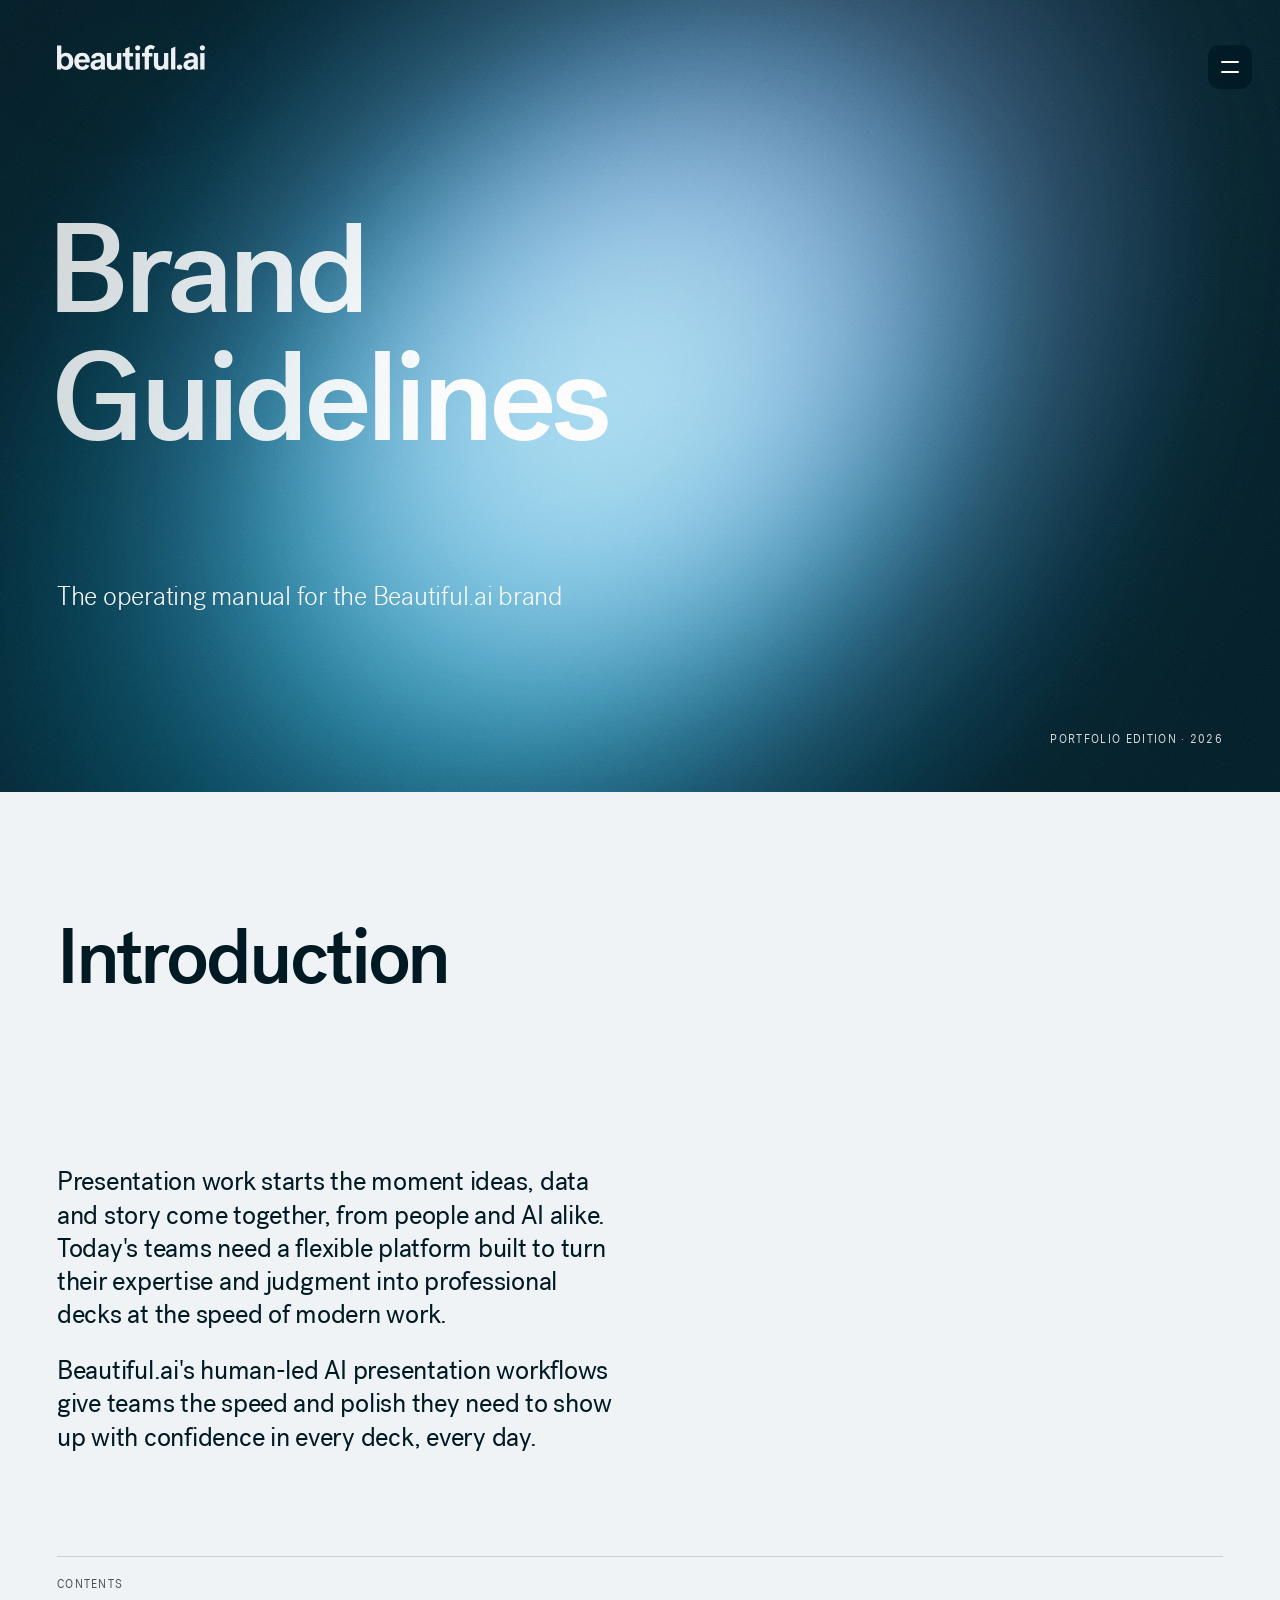
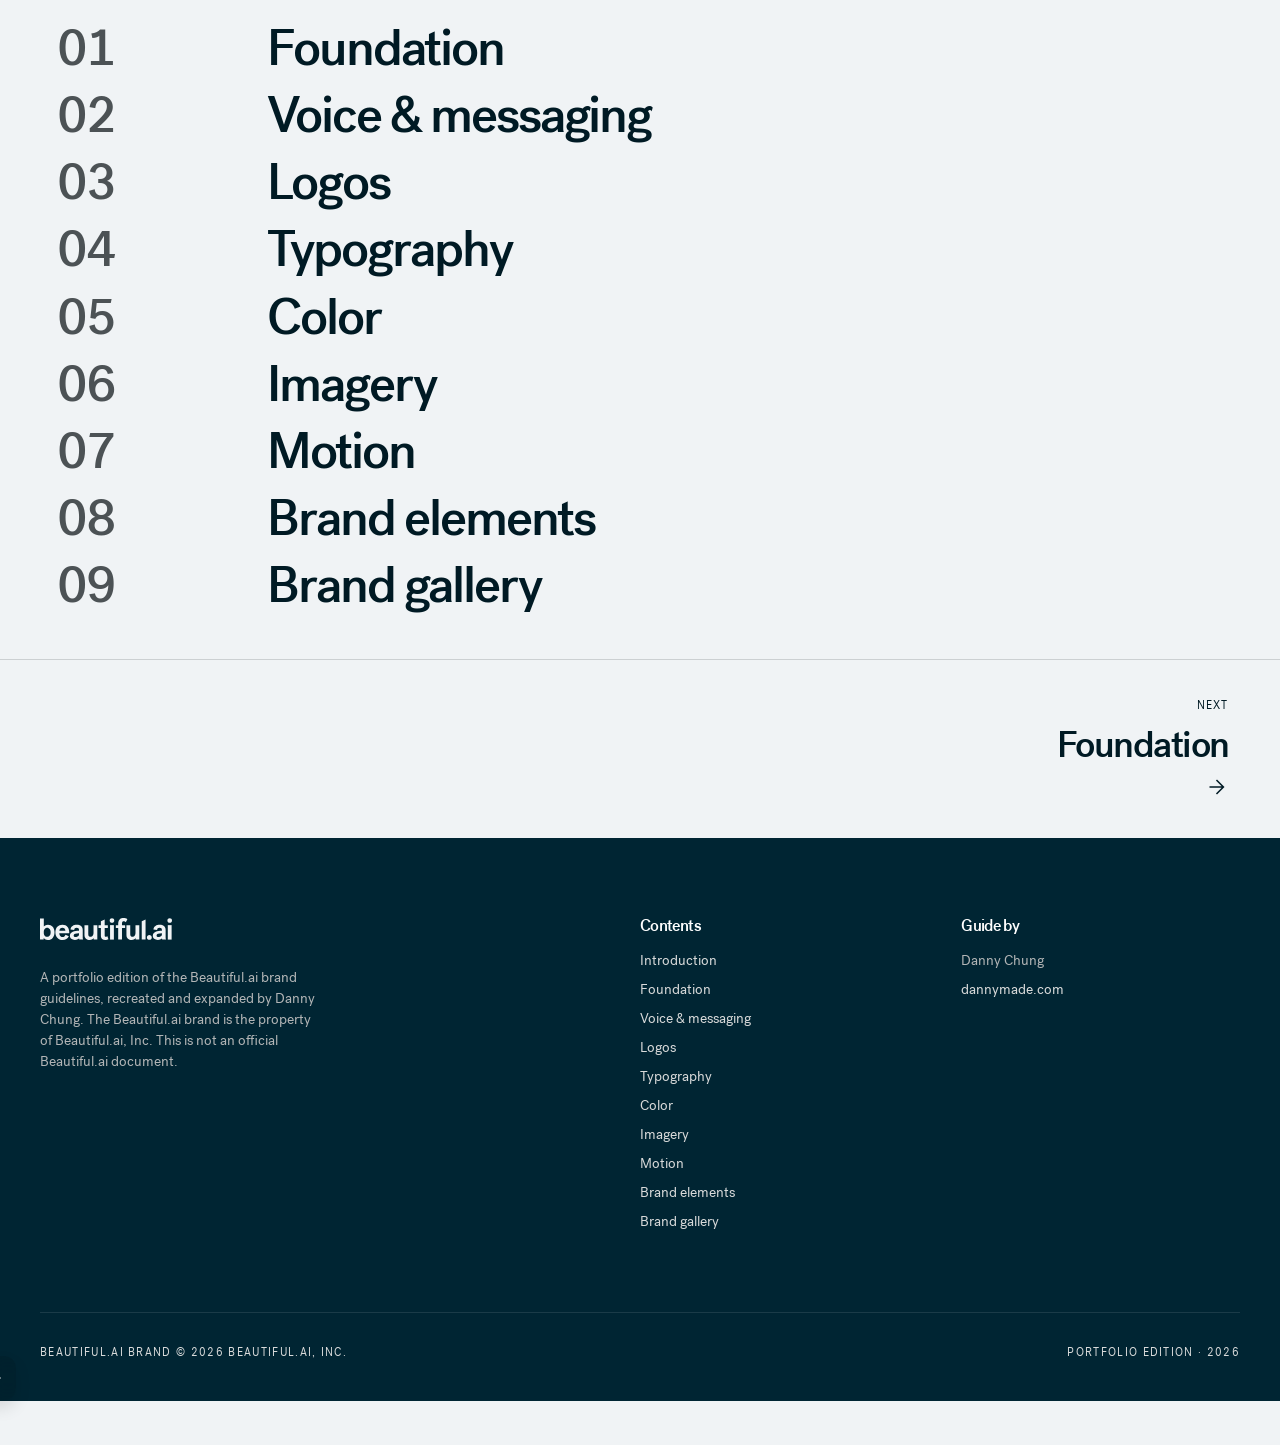
==== commit ab7cbfc0: "Trim voice and msg" ====
--- a/beautifulai/index.html
+++ b/beautifulai/index.html
@@ -61,7 +61,7 @@
 
   <div class="cover-bottom">
     <div class="right">
-      <div>Updated 5/26</div>
+      <div>Portfolio edition · 2026</div>
       <div class="scroll-cue" style="display:none"><span class="scroll-arrow material-symbols-outlined" aria-hidden="true">arrow_downward</span>Scroll to begin</div>
     </div>
   </div>
@@ -110,9 +110,9 @@
     <div>
       <img src="assets/beautifulai-logo-white.svg" alt="Beautiful.ai" style="height:22px;margin-bottom:20px">
       <p style="font-size:var(--text-body-s,0.875rem);color:var(--neutral-light);max-width:38ch;margin:0">
-        The Beautiful.ai brand is the property of Beautiful.ai, Inc. These
-        guidelines are for internal and partner use. Questions, requests for
-        partnership assets, or co-marketing approvals — brand@beautiful.ai.
+        A portfolio edition of the Beautiful.ai brand guidelines, recreated and
+        expanded by Danny Chung. The Beautiful.ai brand is the property of
+        Beautiful.ai, Inc. This is not an official Beautiful.ai document.
       </p>
     </div>
     <div>
@@ -132,17 +132,16 @@
     </div>
     
     <div>
-      <h5>Contact</h5>
+      <h5>Guide by</h5>
       <ul>
-        <li>brand@beautiful.ai</li>
-        <li>partnerships@beautiful.ai</li>
-        <li>press@beautiful.ai</li>
+        <li>Danny Chung</li>
+        <li><a href="https://dannymade.com" target="_blank" rel="noopener">dannymade.com</a></li>
       </ul>
     </div>
   </div>
   <div class="footer-bottom">
-    <span>© 2026 Beautiful.ai, Inc.</span>
-    <span>Brand Guidelines · Updated 5/26</span>
+    <span>Beautiful.ai brand © 2026 Beautiful.ai, Inc.</span>
+    <span>Portfolio edition · 2026</span>
   </div>
 </footer>
 <script src="site.js?v=150"></script>
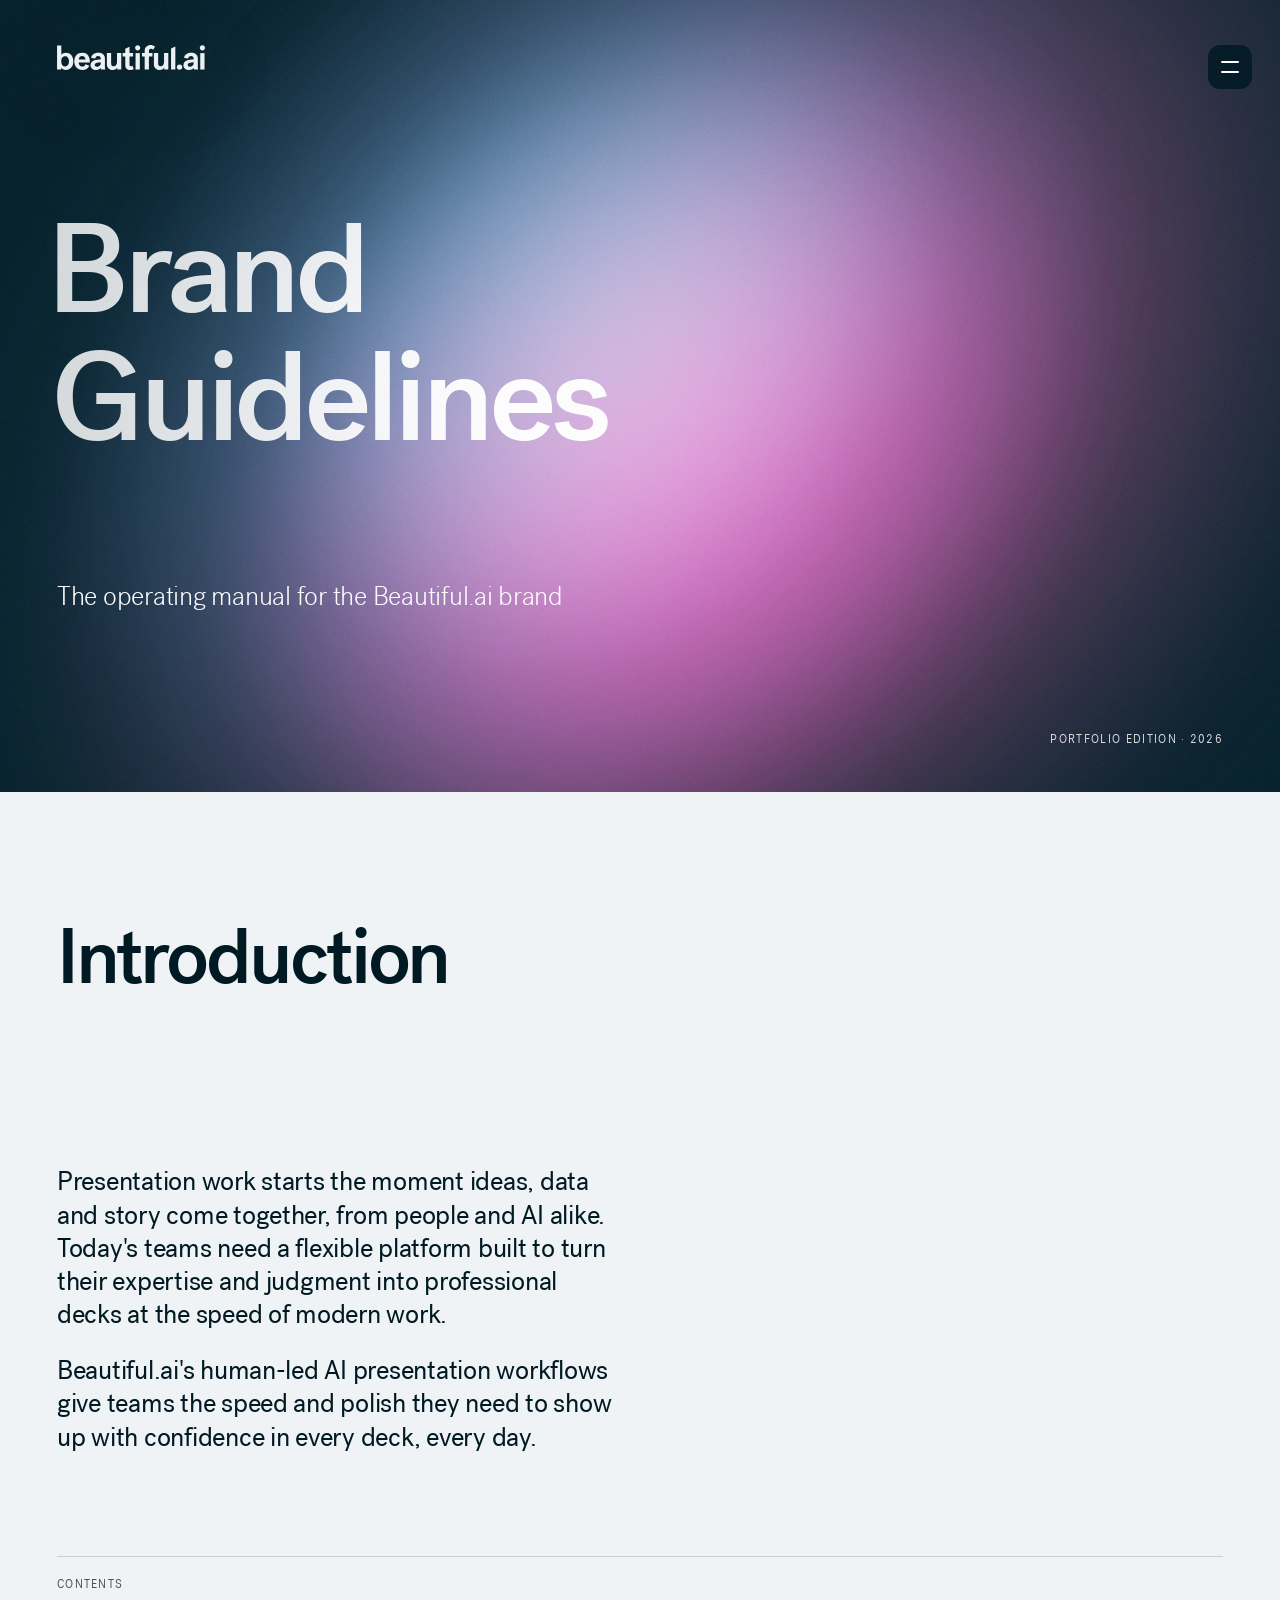
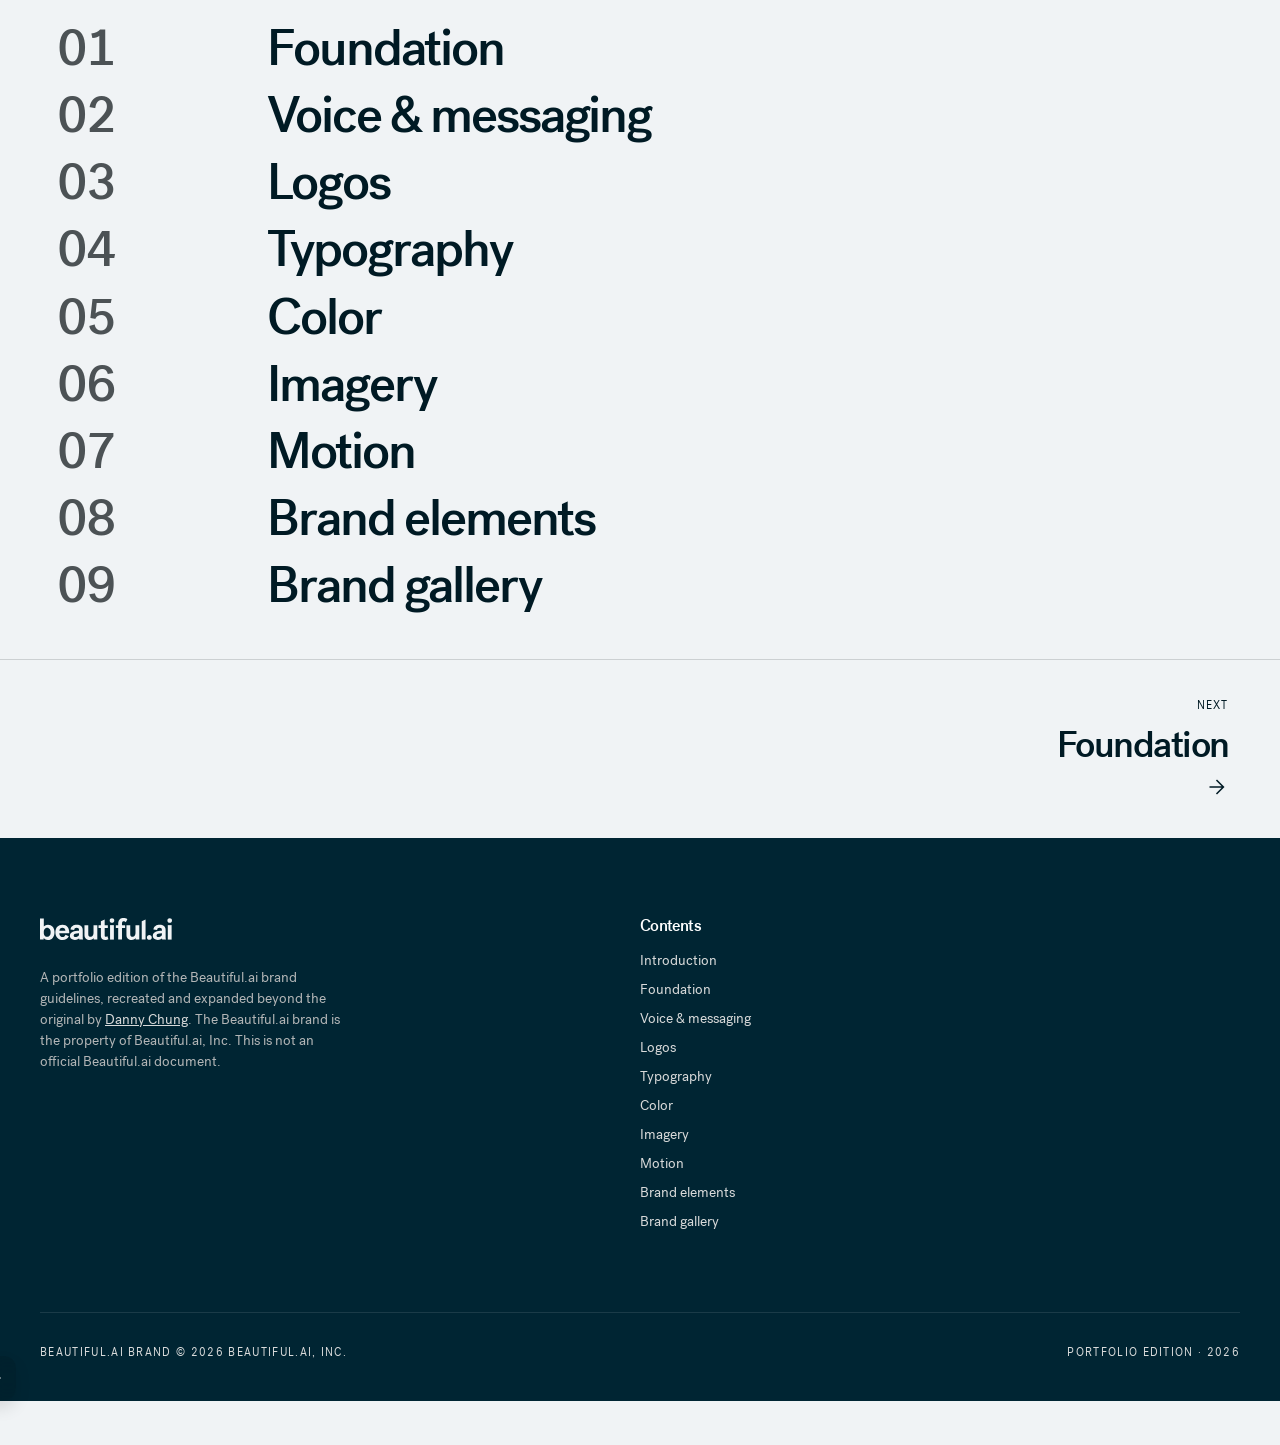
==== commit 9885ad75: "layout and assets" ====
--- a/beautifulai/index.html
+++ b/beautifulai/index.html
@@ -18,7 +18,7 @@
 <link rel="stylesheet" href="styles.css?v=213">
 <link rel="stylesheet" href="photography.css?v=200">
 <link rel="stylesheet" href="white-ground.css?v=213">
-<link rel="stylesheet" href="ds-restyle.css?v=305">
+<link rel="stylesheet" href="ds-restyle.css?v=306">
 <link rel="stylesheet" href="https://fonts.googleapis.com/css2?family=Material+Symbols+Outlined:opsz,wght,FILL,GRAD@24,300,0,0">
 <script src="image-slot.js?v=130"></script>
 <template id="__bundler_thumbnail"><svg viewBox="0 0 120 120" xmlns="http://www.w3.org/2000/svg"><rect width="120" height="120" fill="#001A24"></rect><circle cx="30" cy="26" r="34" fill="#B4379B" opacity="0.85"></circle><text x="36" y="76" font-family="system-ui, sans-serif" font-size="38" font-weight="600" fill="#F0F3F5">b</text><text x="58" y="76" font-family="system-ui, sans-serif" font-size="38" font-weight="600" fill="#52D0FF">.</text></svg></template>
@@ -37,7 +37,7 @@
     <a href="motion.html">Motion</a>
     <a href="brand-elements.html">Brand elements</a>
     <a href="06-brand-in-use.html">Brand gallery</a>
-    <a class="nav-tool" href="Prompt builder.html"><span class="material-symbols-outlined" aria-hidden="true">auto_awesome</span>Photo prompt builder</a>
+    <a class="nav-tool" href="prompt-builder.html"><span class="material-symbols-outlined" aria-hidden="true">auto_awesome</span>Photo prompt builder</a>
   </nav>
 </header>
 <section class="cover" id="top" data-screen-label="01 Cover">
@@ -111,7 +111,7 @@
       <img src="assets/beautifulai-logo-white.svg" alt="Beautiful.ai" style="height:22px;margin-bottom:20px">
       <p style="font-size:var(--text-body-s,0.875rem);color:var(--neutral-light);max-width:38ch;margin:0">
         A portfolio edition of the Beautiful.ai brand guidelines, recreated and
-        expanded by Danny Chung. The Beautiful.ai brand is the property of
+        expanded beyond the original by <a href="https://dannymade.com" target="_blank" rel="noopener">Danny Chung</a>. The Beautiful.ai brand is the property of
         Beautiful.ai, Inc. This is not an official Beautiful.ai document.
       </p>
     </div>
@@ -128,14 +128,6 @@
         <li><a href="motion.html">Motion</a></li>
         <li><a href="brand-elements.html">Brand elements</a></li>
         <li><a href="06-brand-in-use.html">Brand gallery</a></li>
-      </ul>
-    </div>
-    
-    <div>
-      <h5>Guide by</h5>
-      <ul>
-        <li>Danny Chung</li>
-        <li><a href="https://dannymade.com" target="_blank" rel="noopener">dannymade.com</a></li>
       </ul>
     </div>
   </div>
--- a/beautifulai/ds-restyle.css
+++ b/beautifulai/ds-restyle.css
@@ -844,3 +844,9 @@
 /* Side nav: 1 step down the type scale (Body XL), so 9 chapters and the builder fit without crowding */
 .sidenav nav a{font-size:var(--text-body-xl,1.25rem);line-height:1.3;padding-block:4px}
 .sidenav nav a.nav-tool{font-size:var(--text-body-m,1rem)}
+
+/* Inline <style> blocks can sit between the chapter menu and the first content block;
+   carry the menu's clearance past them so the first heading never butts the rule. */
+.wrap:has(>.ch-subnav)+style+*,.wrap:has(>.ch-subnav)+style+style+*{padding-top:var(--padding-section-medium)!important;margin-top:0!important}
+@media (max-width:767px){.wrap:has(>.ch-subnav)+style+*,.wrap:has(>.ch-subnav)+style+style+*{padding-top:var(--padding-section-small)!important}}
+.wrap:has(>.ch-subnav)+style+.wrap>:first-child,.wrap:has(>.ch-subnav)+style+style+.wrap>:first-child{margin-top:0!important;border-top:0!important;padding-top:0!important}
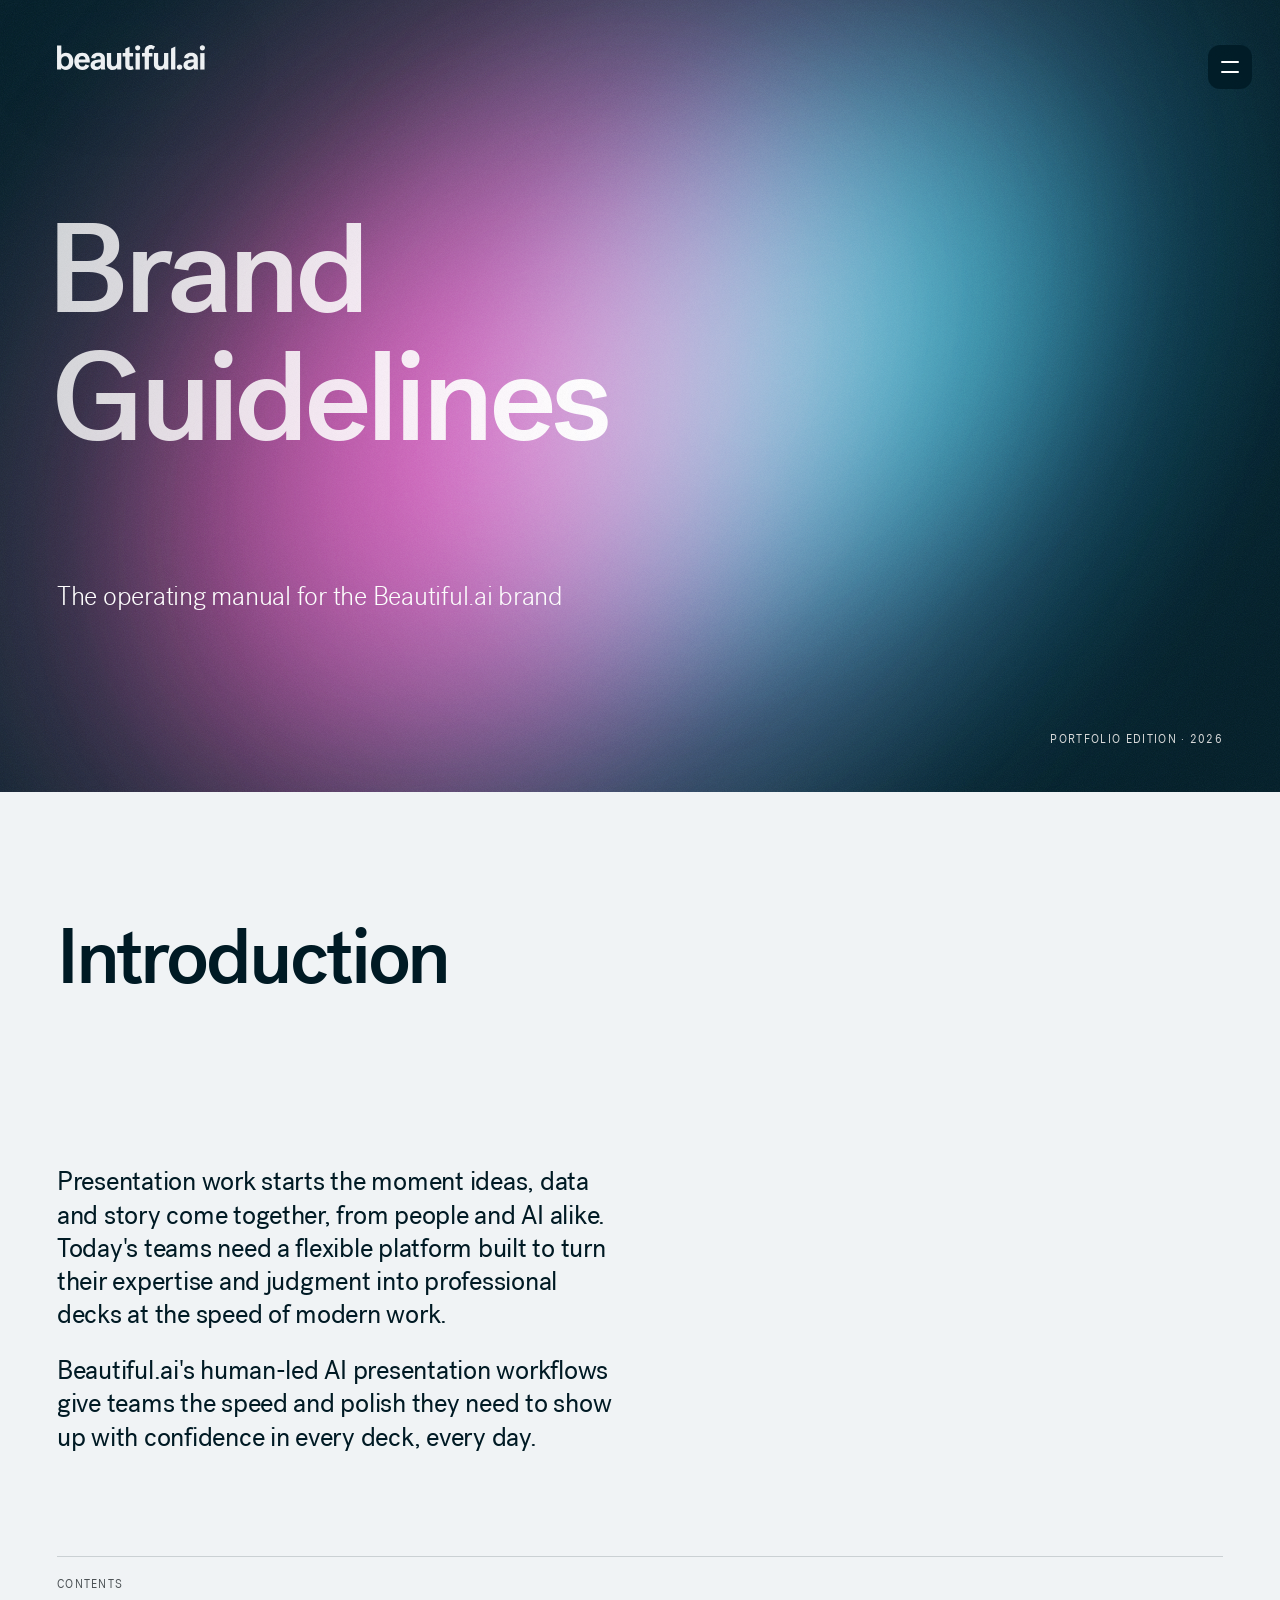
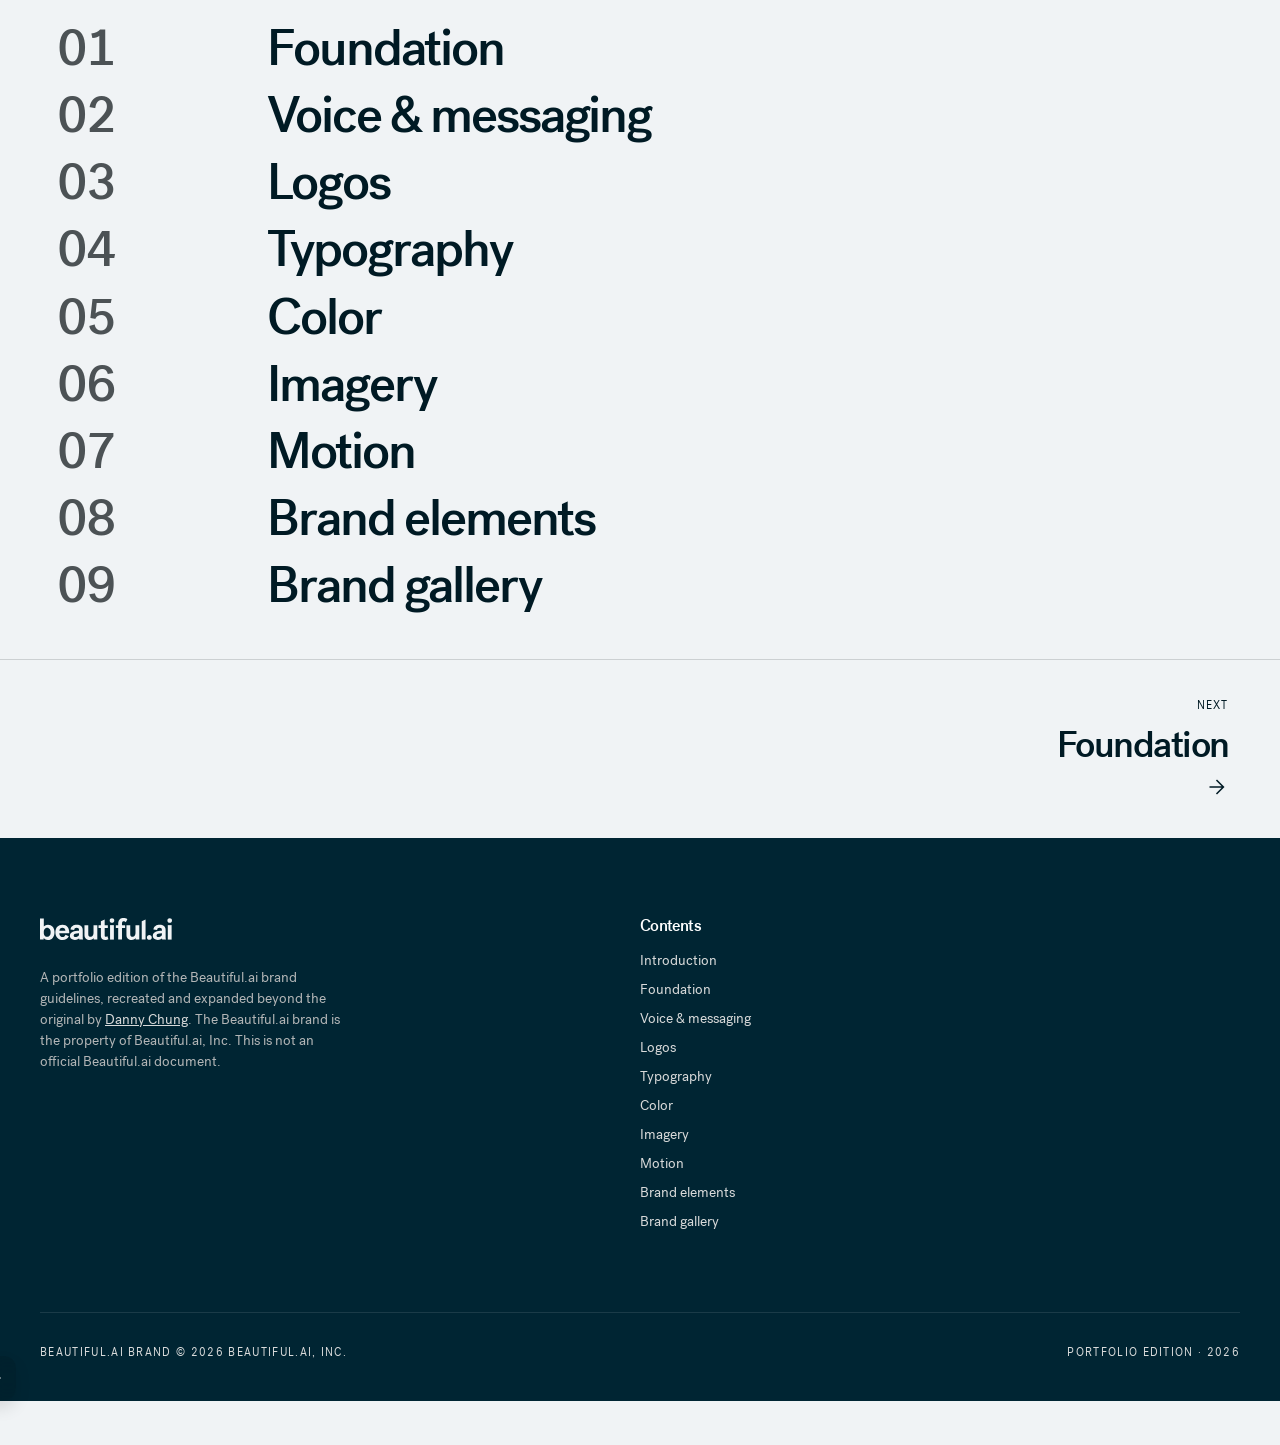
==== commit 1f99fe77: "Point OG/Twitter meta to guides.dannymade.com and new og-image.jpg" ====
--- a/beautifulai/index.html
+++ b/beautifulai/index.html
@@ -8,12 +8,13 @@
 <meta property="og:type" content="website">
 <meta property="og:title" content="Introduction — Beautiful.ai Brand Guidelines">
 <meta property="og:description" content="Guidance for setting the new standard for presentations at work.">
-<meta property="og:url" content="https://dannychung1.github.io/beautiful-ai/">
-<meta property="og:image" content="https://dannychung1.github.io/beautiful-ai/assets/og-image.png">
+<meta property="og:url" content="https://guides.dannymade.com/beautifulai/">
+<meta property="og:image" content="https://guides.dannymade.com/beautifulai/assets/og-image.jpg">
 <meta property="og:image:width" content="1200">
 <meta property="og:image:height" content="630">
 <meta property="og:image:alt" content="Beautiful.ai Brand Guidelines cover">
 <meta name="twitter:card" content="summary_large_image">
+<meta name="twitter:image" content="https://guides.dannymade.com/beautifulai/assets/og-image.jpg">
 <link rel="stylesheet" href="colors_and_type.css?v=213">
 <link rel="stylesheet" href="styles.css?v=213">
 <link rel="stylesheet" href="photography.css?v=200">
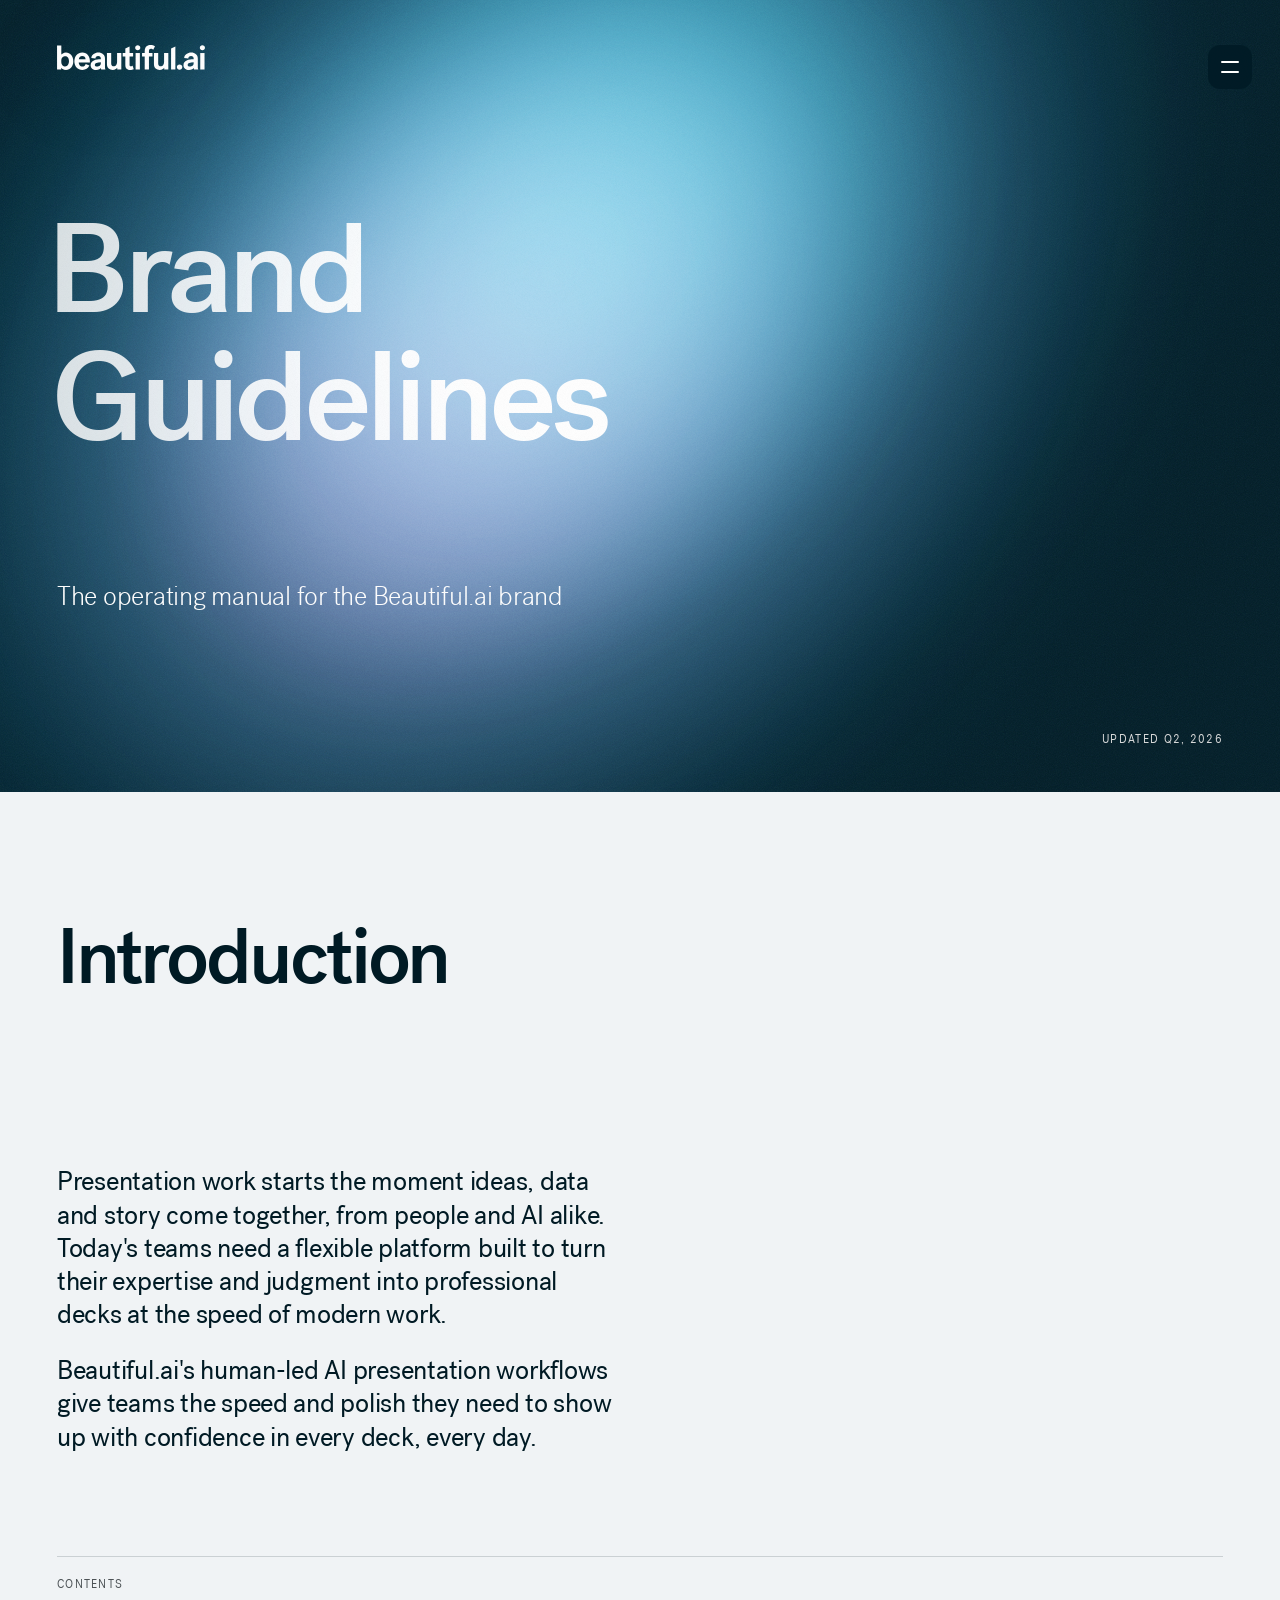
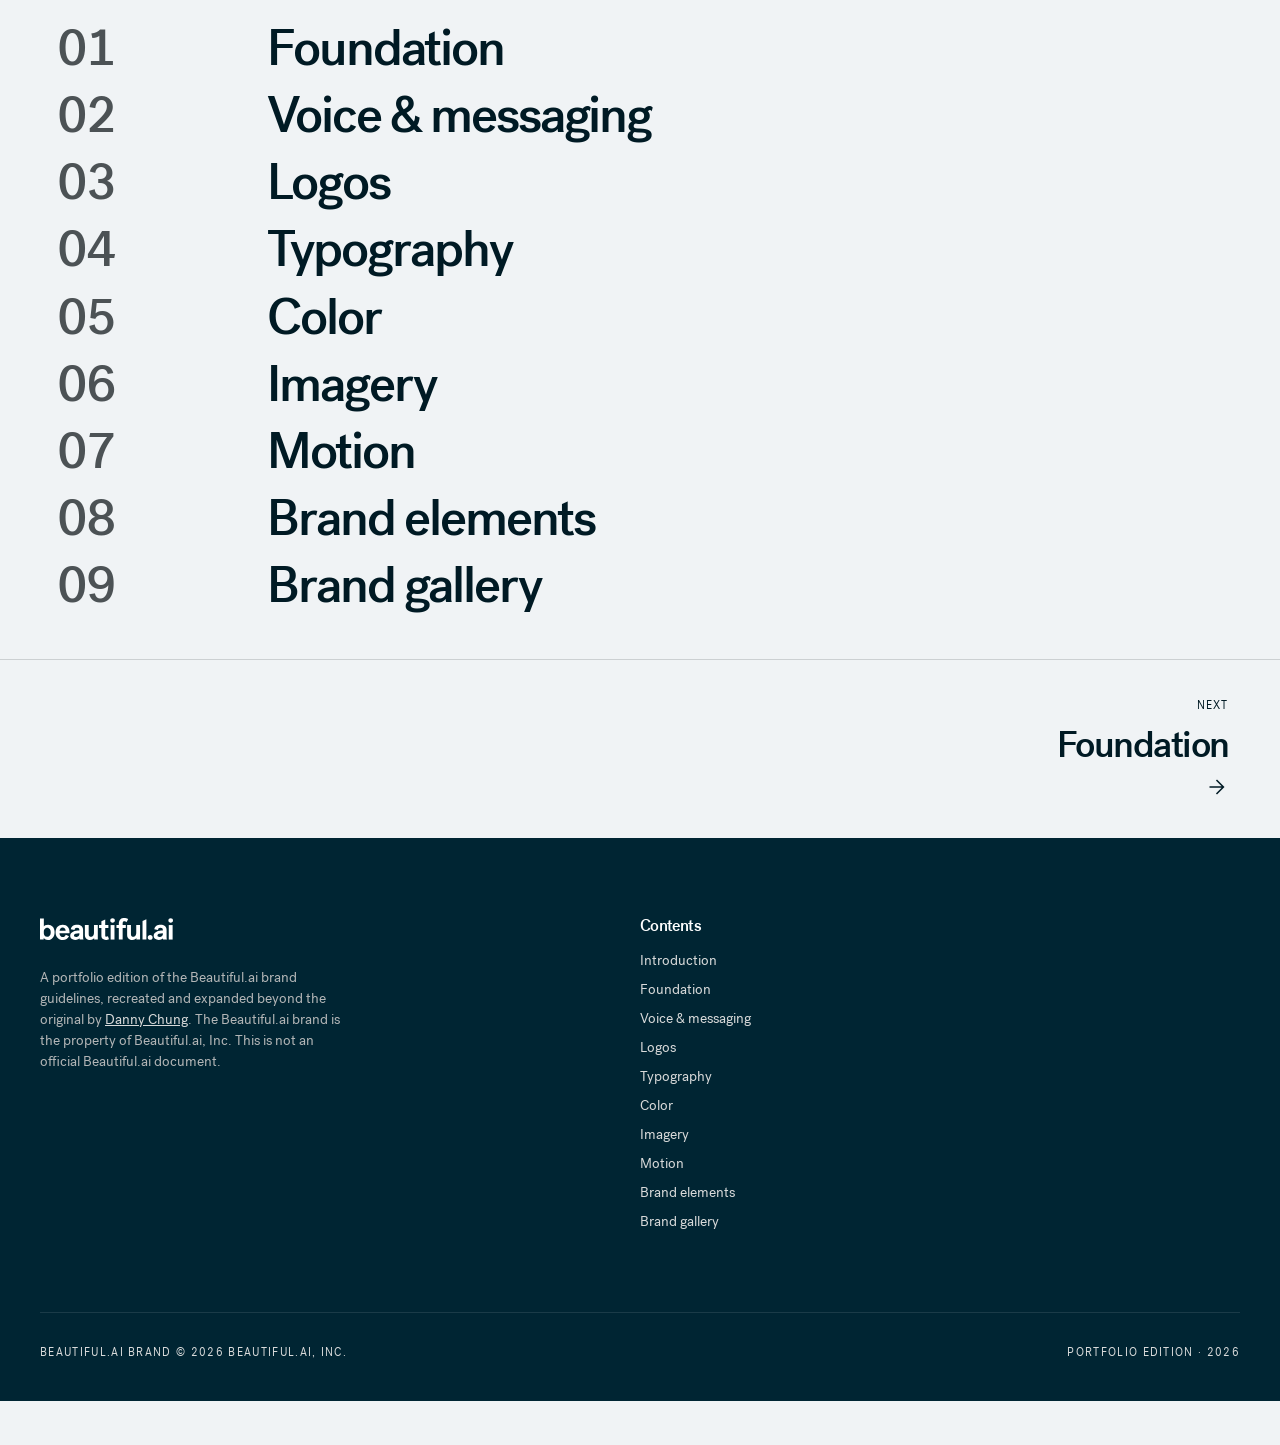
==== commit 421abe1d: "Update Vercel links and asset eidts" ====
--- a/beautifulai/index.html
+++ b/beautifulai/index.html
@@ -48,7 +48,7 @@
 
   <div class="cover-top">
     <div class="col brandmark">
-      <img src="assets/beautifulai-logo-white.svg" alt="Beautiful.ai" class="cover-logo">
+      <img src="assets/beautifulai-logo-white.svg?v=ds2" alt="Beautiful.ai" class="cover-logo">
     </div>
     <div class="col" style="text-align:right"></div>
   </div>
@@ -109,7 +109,7 @@
 <footer class="footer" data-screen-label="16 Footer">
   <div class="footer-grid">
     <div>
-      <img src="assets/beautifulai-logo-white.svg" alt="Beautiful.ai" style="height:22px;margin-bottom:20px">
+      <img src="assets/beautifulai-logo-white.svg?v=ds2" alt="Beautiful.ai" style="height:22px;margin-bottom:20px">
       <p style="font-size:var(--text-body-s,0.875rem);color:var(--neutral-light);max-width:38ch;margin:0">
         A portfolio edition of the Beautiful.ai brand guidelines, recreated and
         expanded beyond the original by <a href="https://dannymade.com" target="_blank" rel="noopener">Danny Chung</a>. The Beautiful.ai brand is the property of
@@ -137,7 +137,7 @@
     <span>Portfolio edition · 2026</span>
   </div>
 </footer>
-<script src="site.js?v=150"></script>
+<script src="site.js?v=151"></script>
 <script src="ch-spots.js?v=24"></script>
 <script src="site-reveal.js?v=1"></script>
 <style>#introduction.csn-front{background:var(--scheme5-bg,var(--color-neutral-lightest))}</style>
@@ -153,7 +153,9 @@
   addEventListener('resize',function(){m();p()});addEventListener('load',function(){m();p()});m();p();
 })();
 </script>
-<script>window.COPY_EDITS = /*EDITMODE-BEGIN*/{}/*EDITMODE-END*/;</script>
+<script>window.COPY_EDITS = /*EDITMODE-BEGIN*/{
+  "DIV|0|Portfolio edition · 2026": "UPDATED Q2, 2026"
+}/*EDITMODE-END*/;</script>
 <script src="copy-edit.js?v=2" defer></script>
 </body>
 </html>
--- a/beautifulai/styles.css
+++ b/beautifulai/styles.css
@@ -3274,11 +3274,11 @@
 .story-builder{display:grid;gap:var(--gut,24px)}
 .sb-toggles{display:flex;flex-wrap:wrap;gap:12px}
 .sb-tog{appearance:none;font:inherit;font-size:var(--text-body-m,1rem);font-weight:var(--fw-medium,500);display:inline-flex;align-items:center;gap:10px;padding:12px 20px 12px 14px;min-height:48px;border-radius:var(--radius-s,6px);border:1px solid var(--scheme5-border,var(--opacity-neutral-darkest-15));background:var(--white);color:var(--ink,var(--color-neutral-darkest));cursor:pointer;transition:background .2s ease,border-color .2s ease}
-.material-symbols-outlined.sb-tog-box{font-size:24px;line-height:1;width:24px;height:24px;color:var(--blue-light);font-variation-settings:"FILL" 0,"wght" 400,"GRAD" 0,"opsz" 24;transition:color .2s ease}
+.material-symbols-outlined.sb-tog-box{font-size:24px;line-height:1;width:24px;height:24px;color:var(--blue-light);font-variation-settings:"FILL" 0,"wght" 300,"GRAD" 0,"opsz" 24;transition:color .2s ease}
 .sb-tog:hover{border-color:var(--blue-dark)}
 .sb-tog:focus-visible{outline:2px solid var(--blue-dark);outline-offset:2px}
 .sb-tog[aria-pressed="true"]{background:var(--blue-lightest);border-color:var(--blue-dark)}
-.sb-tog[aria-pressed="true"] .material-symbols-outlined.sb-tog-box{color:var(--blue-dark);font-variation-settings:"FILL" 1,"wght" 400,"GRAD" 0,"opsz" 24}
+.sb-tog[aria-pressed="true"] .material-symbols-outlined.sb-tog-box{color:var(--blue-dark);font-variation-settings:"FILL" 1,"wght" 300,"GRAD" 0,"opsz" 24}
 .sb-hint{margin:0;min-height:1.5em;font-size:var(--text-body-s,.875rem);color:var(--neutral-dark)}
 .sb-stage{display:grid;grid-template-columns:minmax(0,1.6fr) minmax(0,1fr);gap:var(--gut-2xl,64px);align-items:center;padding:var(--gut,24px);background:var(--white);border:1px solid var(--scheme5-border,var(--opacity-neutral-darkest-15));border-radius:var(--radius-xl,18px)}
 .sb-media{position:relative;aspect-ratio:16/10;border-radius:var(--radius-l,12px);overflow:hidden;background:var(--scheme5-bg,var(--color-neutral-lightest))}
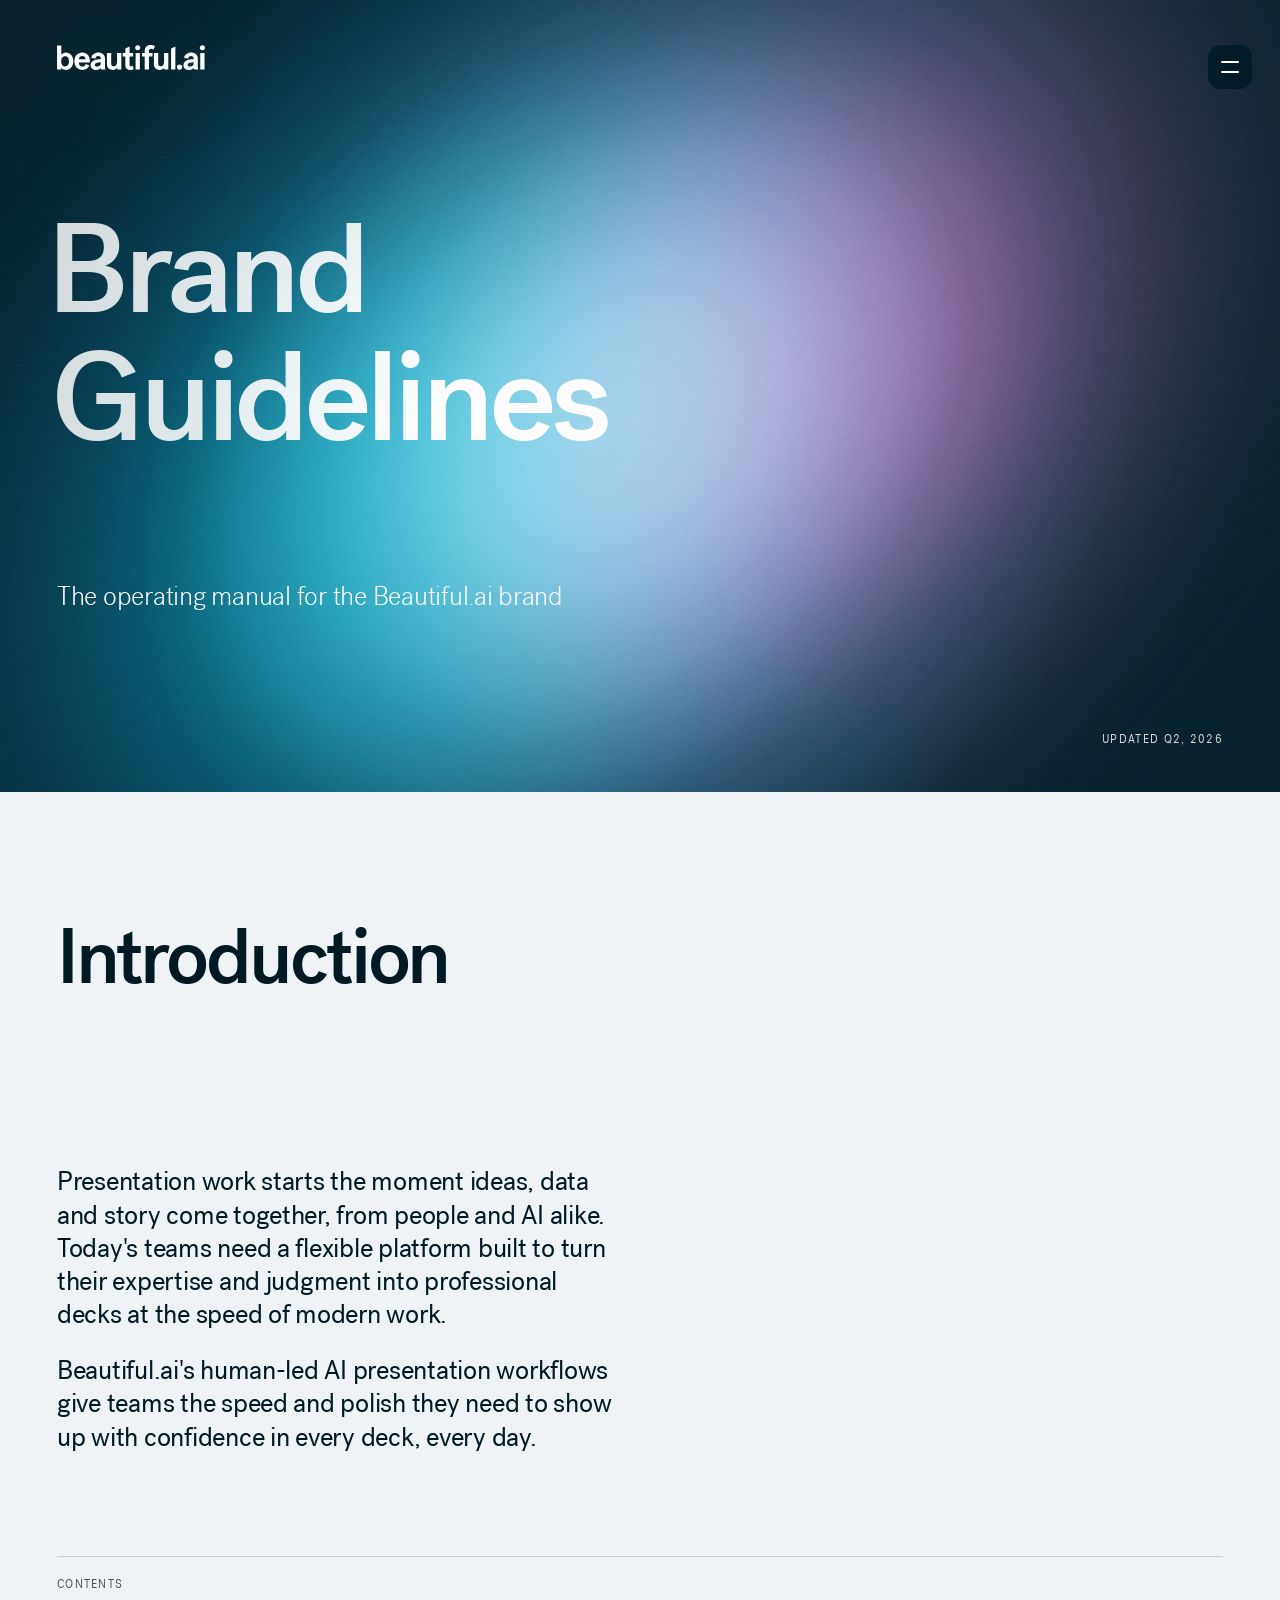
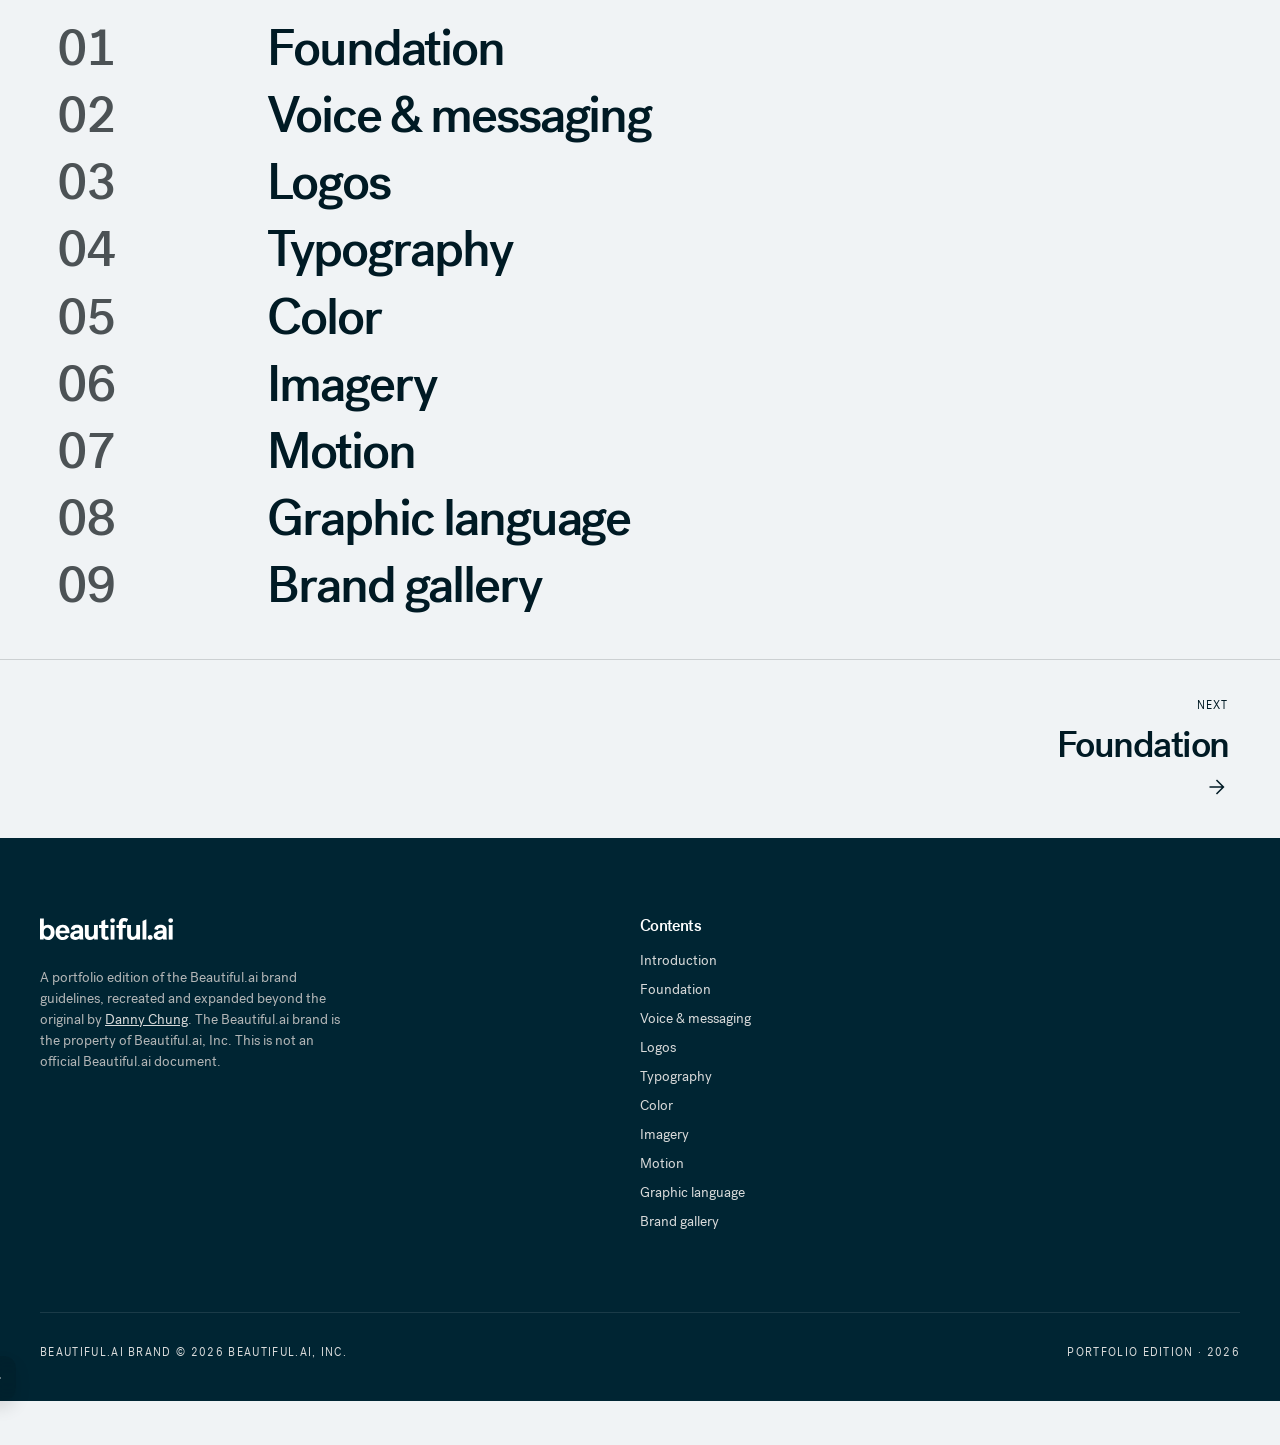
==== commit f94fd071: "rename of brand elements" ====
--- a/beautifulai/index.html
+++ b/beautifulai/index.html
@@ -19,7 +19,7 @@
 <link rel="stylesheet" href="styles.css?v=213">
 <link rel="stylesheet" href="photography.css?v=200">
 <link rel="stylesheet" href="white-ground.css?v=213">
-<link rel="stylesheet" href="ds-restyle.css?v=306">
+<link rel="stylesheet" href="ds-restyle.css?v=307">
 <link rel="stylesheet" href="https://fonts.googleapis.com/css2?family=Material+Symbols+Outlined:opsz,wght,FILL,GRAD@24,300,0,0">
 <script src="image-slot.js?v=130"></script>
 <template id="__bundler_thumbnail"><svg viewBox="0 0 120 120" xmlns="http://www.w3.org/2000/svg"><rect width="120" height="120" fill="#001A24"></rect><circle cx="30" cy="26" r="34" fill="#B4379B" opacity="0.85"></circle><text x="36" y="76" font-family="system-ui, sans-serif" font-size="38" font-weight="600" fill="#F0F3F5">b</text><text x="58" y="76" font-family="system-ui, sans-serif" font-size="38" font-weight="600" fill="#52D0FF">.</text></svg></template>
@@ -36,9 +36,9 @@
     <a href="04-color.html">Color</a>
     <a href="05-art-direction.html">Imagery</a>
     <a href="motion.html">Motion</a>
-    <a href="brand-elements.html">Brand elements</a>
+    <a href="brand-elements.html">Graphic language</a>
     <a href="06-brand-in-use.html">Brand gallery</a>
-    <a class="nav-tool" href="prompt-builder.html"><span class="material-symbols-outlined" aria-hidden="true">auto_awesome</span>Photo prompt builder</a>
+    <a class="nav-tool" href="prompt-builder.html" target="bai-prompt-builder" rel="noopener"><span class="material-symbols-outlined" aria-hidden="true">auto_awesome</span>Photo prompt builder</a>
   </nav>
 </header>
 <section class="cover" id="top" data-screen-label="01 Cover">
@@ -86,7 +86,7 @@
         <li><span>05</span><a href="04-color.html">Color</a></li>
         <li><span>06</span><a href="05-art-direction.html">Imagery</a></li>
         <li><span>07</span><a href="motion.html">Motion</a></li>
-        <li><span>08</span><a href="brand-elements.html">Brand elements</a></li>
+        <li><span>08</span><a href="brand-elements.html">Graphic language</a></li>
         <li><span>09</span><a href="06-brand-in-use.html">Brand gallery</a></li>
       </ol>
     </div>
@@ -127,7 +127,7 @@
         <li><a href="04-color.html">Color</a></li>
         <li><a href="05-art-direction.html">Imagery</a></li>
         <li><a href="motion.html">Motion</a></li>
-        <li><a href="brand-elements.html">Brand elements</a></li>
+        <li><a href="brand-elements.html">Graphic language</a></li>
         <li><a href="06-brand-in-use.html">Brand gallery</a></li>
       </ul>
     </div>
--- a/beautifulai/ds-restyle.css
+++ b/beautifulai/ds-restyle.css
@@ -850,3 +850,6 @@
 .wrap:has(>.ch-subnav)+style+*,.wrap:has(>.ch-subnav)+style+style+*{padding-top:var(--padding-section-medium)!important;margin-top:0!important}
 @media (max-width:767px){.wrap:has(>.ch-subnav)+style+*,.wrap:has(>.ch-subnav)+style+style+*{padding-top:var(--padding-section-small)!important}}
 .wrap:has(>.ch-subnav)+style+.wrap>:first-child,.wrap:has(>.ch-subnav)+style+style+.wrap>:first-child{margin-top:0!important;border-top:0!important;padding-top:0!important}
+
+/* Gutters: every layout grid of columns, cards or images uses the DS gutter (--gut, 32px at 1440) */
+.ad-mosaic{gap:var(--gut)!important}.grid-3{gap:var(--gut)!important}.dt-demo{gap:var(--gut)!important}.tp-body{gap:var(--gut)!important}
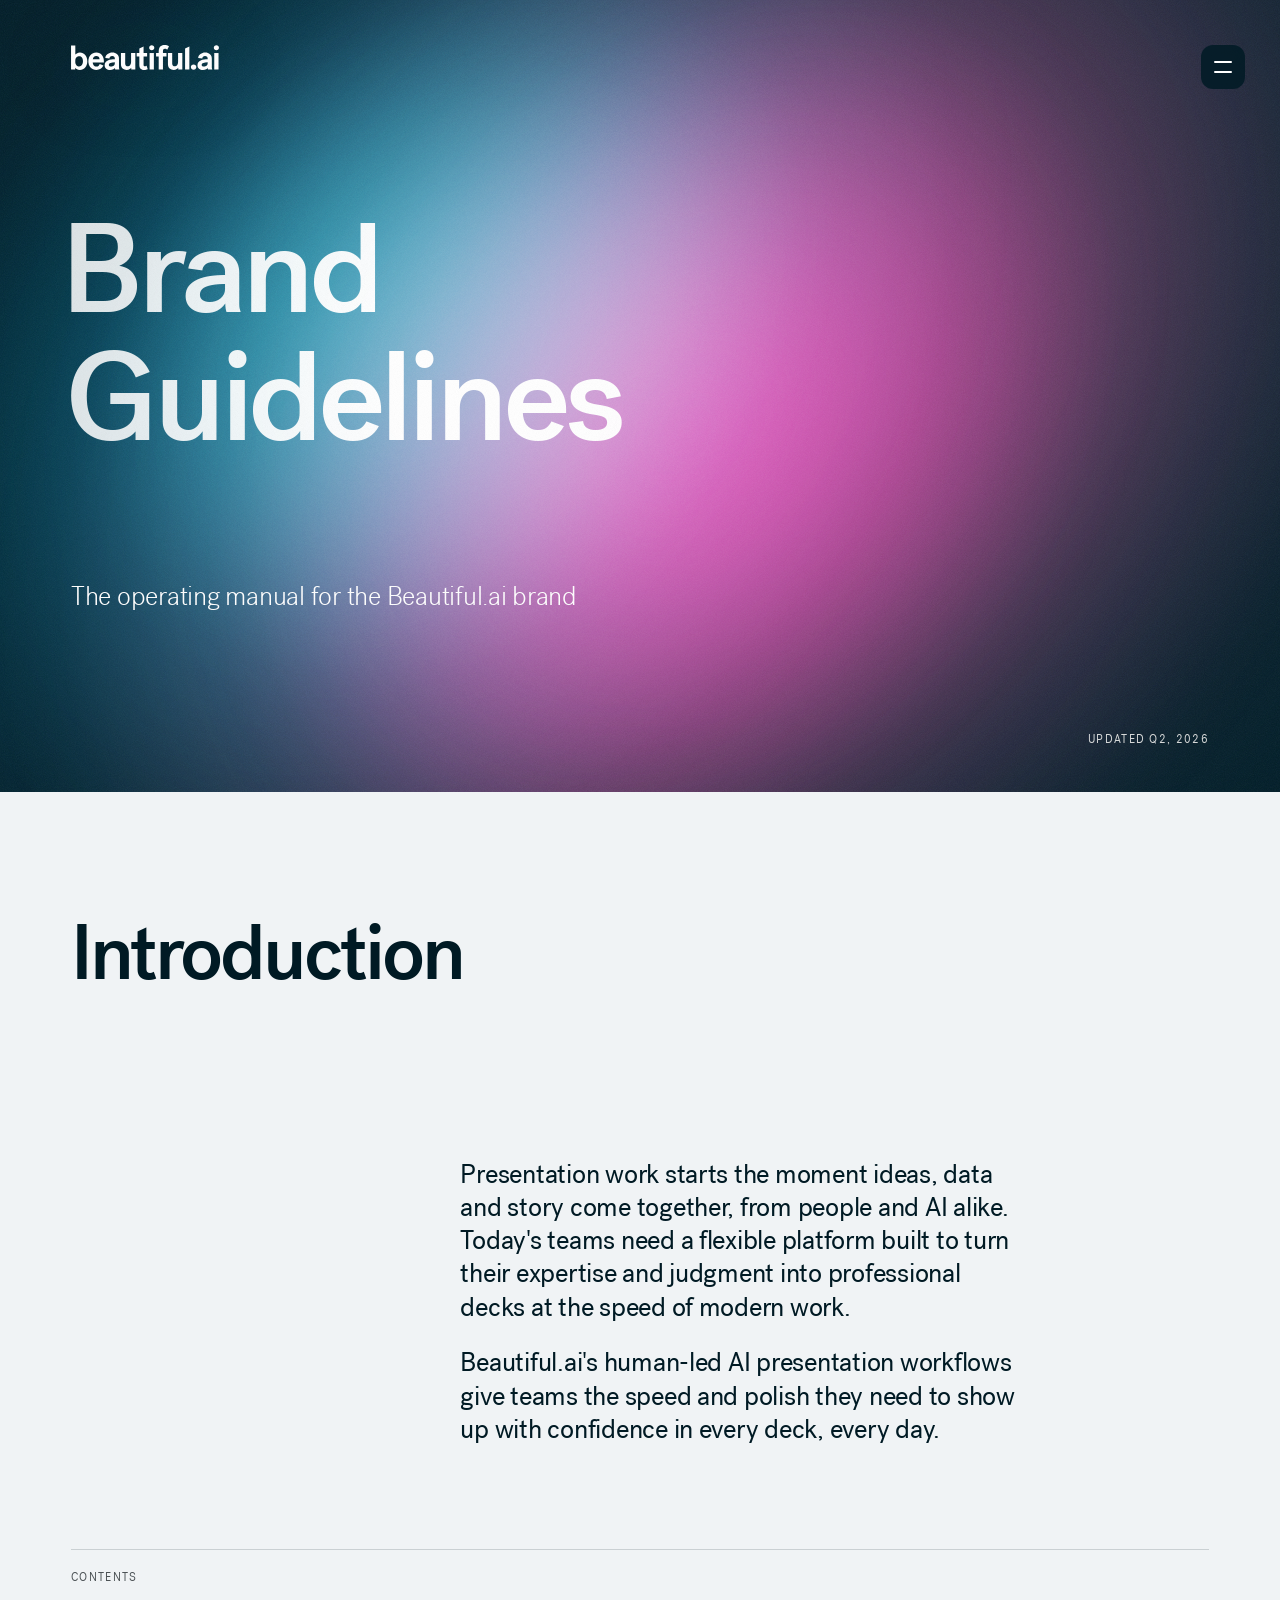
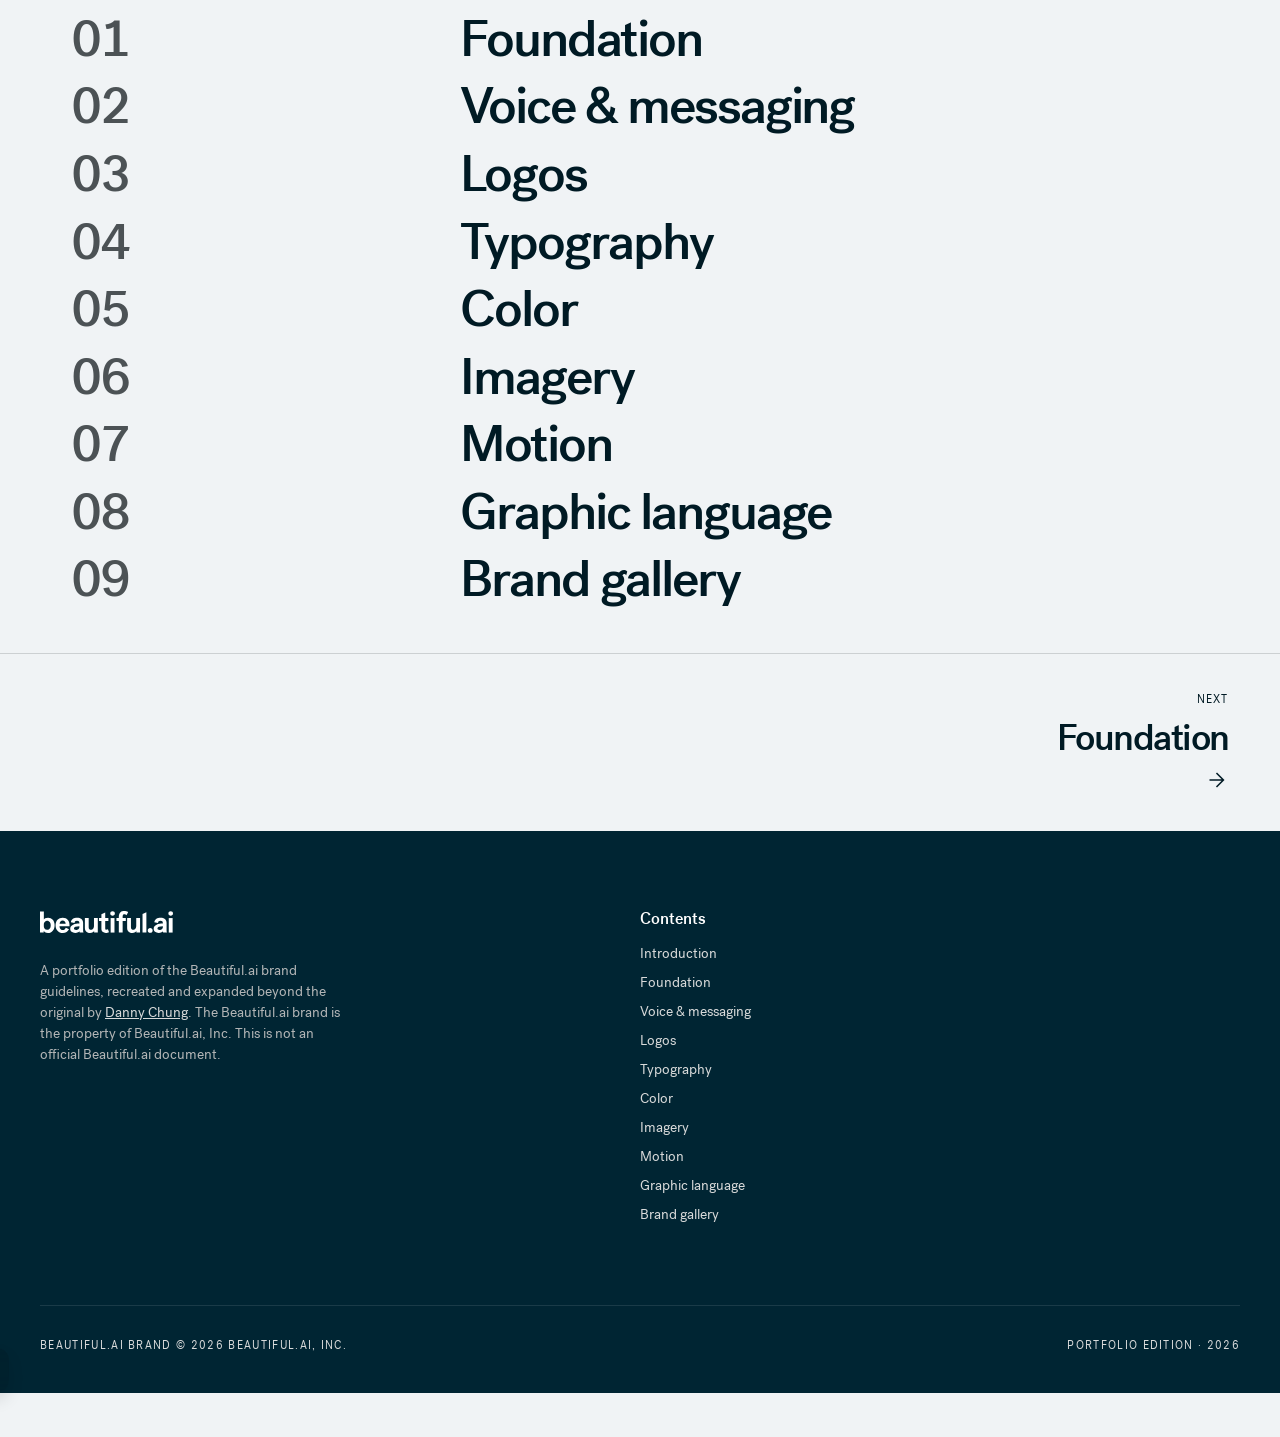
==== commit ad45eed4: "Minor: prompt builder visual Grid - Matches beautiful.ai: centered 1280px column, margins 20–80px, g" ====
--- a/beautifulai/index.html
+++ b/beautifulai/index.html
@@ -19,7 +19,7 @@
 <link rel="stylesheet" href="styles.css?v=213">
 <link rel="stylesheet" href="photography.css?v=200">
 <link rel="stylesheet" href="white-ground.css?v=213">
-<link rel="stylesheet" href="ds-restyle.css?v=307">
+<link rel="stylesheet" href="ds-restyle.css?v=310">
 <link rel="stylesheet" href="https://fonts.googleapis.com/css2?family=Material+Symbols+Outlined:opsz,wght,FILL,GRAD@24,300,0,0">
 <script src="image-slot.js?v=130"></script>
 <template id="__bundler_thumbnail"><svg viewBox="0 0 120 120" xmlns="http://www.w3.org/2000/svg"><rect width="120" height="120" fill="#001A24"></rect><circle cx="30" cy="26" r="34" fill="#B4379B" opacity="0.85"></circle><text x="36" y="76" font-family="system-ui, sans-serif" font-size="38" font-weight="600" fill="#F0F3F5">b</text><text x="58" y="76" font-family="system-ui, sans-serif" font-size="38" font-weight="600" fill="#52D0FF">.</text></svg></template>
--- a/beautifulai/styles.css
+++ b/beautifulai/styles.css
@@ -61,6 +61,7 @@
   --font: var(--font-body);
   /* Monospace usages also resolve to Post Grotesk Book per brand spec */
   --mono: var(--font-body);
+  --font-label: var(--font-body); /* labels and metadata: Post Grotesk, no mono family */
 
   /* Typography weights — exposed to tweaks */
   --fw-display:  var(--fw-medium);  /* hero / cover / largest type    */
@@ -122,7 +123,7 @@
   justify-content: center;
   padding: 0;
   border: 1px solid var(--opacity-white-10);
-  border-radius: 12px;
+  border-radius: var(--radius-l,12px);
   background: color-mix(in oklch,var(--color-neutral-darkest) 34%,transparent);
   backdrop-filter: blur(18px) saturate(1.2);
   -webkit-backdrop-filter: blur(18px) saturate(1.2);
@@ -157,7 +158,7 @@
   width: 28px;
   height: 28px;
   border: 1px solid var(--opacity-neutral-darkest-10);
-  border-radius: 6px;
+  border-radius: var(--radius-s,6px);
   background: var(--opacity-neutral-darkest-5);
   font-size: 13px;
   cursor: pointer;
@@ -182,7 +183,7 @@
   backdrop-filter: blur(26px) saturate(1.2);
   -webkit-backdrop-filter: blur(26px) saturate(1.2);
   border: 1px solid var(--opacity-white-10);
-  border-radius: 12px;
+  border-radius: var(--radius-l,12px);
   box-shadow: 0 24px 60px -16px var(--opacity-neutral-darkest-50);
   font-size: 13px;
   letter-spacing: -0.005em;
@@ -227,7 +228,7 @@
 .sidenav .brand img { height: 18px; display: block; }
 .nav-toggle { display: none; }
 .sidenav .label {
-  font-family: var(--mono);
+  font-family: var(--font-label);
   font-size: 11px;
   font-weight: 400;
   color: var(--neutral-dark);
@@ -250,13 +251,13 @@
   gap: 8px;
 }
 .sidenav nav a .ch-num {
-  font-family: var(--mono);
+  font-family: var(--font-label);
   font-size: 10px;
   color: var(--neutral);
   font-weight: 400;
 }
 .sidenav nav a:hover { color: var(--neutral-darkest); }
-.sidenav nav a { border-radius: 6px; padding: 5px 8px; margin: 0 -8px; font-size: 16px; }
+.sidenav nav a { border-radius: var(--radius-s,6px); padding: 5px 8px; margin: 0 -8px; font-size: 16px; }
 .sidenav nav a:hover { background: var(--opacity-neutral-darkest-5); }
 .nav-icon { width: 16px; height: 16px; flex-shrink: 0; fill: none; stroke: currentColor; stroke-width: 1.6; stroke-linecap: round; stroke-linejoin: round; display: none; }
 .sidenav.collapsed .nav-icon { display: block; }
@@ -274,7 +275,7 @@
   font-weight: 500;
   white-space: nowrap;
   padding: 6px 10px;
-  border-radius: 6px;
+  border-radius: var(--radius-s,6px);
   opacity: 0;
   pointer-events: none;
   transition: opacity .12s;
@@ -282,7 +283,7 @@
 }
 .sidenav.collapsed nav a:hover::after { opacity: 1; }
 .sidenav .nav-version {
-  font-family: var(--mono);
+  font-family: var(--font-label);
   color: var(--neutral);
   font-size: 11px;
   margin-top: auto;
@@ -317,7 +318,7 @@
 .wrap.narrow { max-width: 920px; }
 
 .eyebrow {
-  font-family: var(--mono);
+  font-family: var(--font-label);
   font-size: 11px;
   font-weight: 400;
   text-transform: uppercase;
@@ -395,7 +396,7 @@
   align-items: flex-start;
   /* keep the corner text clear of the fixed hamburger in the top-right corner */
   padding-right: calc(44px + 16px);
-  font-family: var(--mono);
+  font-family: var(--font-label);
   font-size: clamp(9px, 2.4vw, 11px);
   text-transform: uppercase;
   letter-spacing: 0.08em;
@@ -423,7 +424,7 @@
   justify-content: space-between;
   align-items: flex-end;
   gap: clamp(12px, 4vw, 40px);
-  font-family: var(--mono);
+  font-family: var(--font-label);
   font-size: clamp(9px, 2.4vw, 11px);
   text-transform: uppercase;
   letter-spacing: 0.08em;
@@ -554,14 +555,14 @@
   text-align: center;
 }
 .ring .ring-label .role {
-  font-family: var(--mono);
+  font-family: var(--font-label);
   font-size: 10.5px;
   text-transform: uppercase;
   letter-spacing: 0.18em;
   color: var(--color-white, #fff);
 }
 .ring .ring-label .rank {
-  font-family: var(--mono);
+  font-family: var(--font-label);
   font-size: 9.5px;
   letter-spacing: 0.16em;
   text-transform: uppercase;
@@ -611,7 +612,7 @@
 }
 .ring-center .sub {
   font-size: 11px;
-  font-family: var(--mono);
+  font-family: var(--font-label);
   text-transform: uppercase;
   letter-spacing: 0.16em;
   color: color-mix(in oklch,var(--color-blue-darker) 70%,transparent);
@@ -650,7 +651,7 @@
   align-items: start;
 }
 .story-layer .num {
-  font-family: var(--mono);
+  font-family: var(--font-label);
   font-size: 11px;
   text-transform: uppercase;
   letter-spacing: 0.1em;
@@ -693,7 +694,7 @@
 .tov-card {
   padding: 36px 32px;
   background: var(--white);
-  border-radius: 18px;
+  border-radius: var(--radius-xl,18px);
   border: 1px solid var(--opacity-neutral-darkest-10);
   display: flex;
   flex-direction: column;
@@ -701,7 +702,7 @@
   min-height: 360px;
 }
 .tov-card .num {
-  font-family: var(--mono);
+  font-family: var(--font-label);
   font-size: 12px;
   letter-spacing: 0.1em;
   color: var(--blue);
@@ -758,7 +759,7 @@
   position: absolute;
   top: 16px;
   left: 16px;
-  font-family: var(--mono);
+  font-family: var(--font-label);
   font-size: 10px;
   text-transform: uppercase;
   letter-spacing: 0.1em;
@@ -796,7 +797,7 @@
 }
 .clearspace .marker {
   position: absolute;
-  font-family: var(--mono);
+  font-family: var(--font-label);
   font-size: 10px;
   text-transform: uppercase;
   color: var(--neutral-dark);
@@ -806,7 +807,7 @@
   position: relative;
   padding: calc(var(--x) * 4);
   border: 1px dashed color-mix(in oklch,var(--color-neutral-darkest) 25%,transparent);
-  border-radius: 4px;
+  border-radius: var(--radius-xs,4px);
   display: flex;
   align-items: center;
   gap: 14px;
@@ -831,7 +832,7 @@
 
 .cs-label-x {
   position: absolute;
-  font-family: var(--mono);
+  font-family: var(--font-label);
   font-size: 11px;
   color: var(--blue);
   font-weight: var(--fw-medium);
@@ -856,7 +857,7 @@
 }
 .minsize .cell img { display: block; }
 .minsize .cell .px {
-  font-family: var(--mono);
+  font-family: var(--font-label);
   font-size: 11px;
   letter-spacing: 0.08em;
   text-transform: uppercase;
@@ -872,7 +873,7 @@
 }
 .dont {
   background: var(--cream);
-  border-radius: 18px;
+  border-radius: var(--radius-xl,18px);
   padding: 36px;
   aspect-ratio: 4/3;
   display: flex;
@@ -934,7 +935,7 @@
 .swatch .top { display: flex; justify-content: space-between; align-items: flex-start; }
 .swatch .name { font-size: 18px; font-weight: var(--fw-heading); letter-spacing: -0.015em; }
 .swatch .role {
-  font-family: var(--mono);
+  font-family: var(--font-label);
   font-size: 10px;
   text-transform: uppercase;
   letter-spacing: 0.1em;
@@ -944,7 +945,7 @@
 }
 .swatch.light .role { background: var(--opacity-neutral-darkest-10); color: var(--neutral-dark); }
 .swatch .codes {
-  font-family: var(--mono);
+  font-family: var(--font-label);
   font-size: 11px;
   letter-spacing: 0.04em;
   display: grid;
@@ -958,7 +959,7 @@
   gap: 32px;
 }
 .palette-col h5 {
-  font-family: var(--mono);
+  font-family: var(--font-label);
   font-size: 11px;
   font-weight: 500;
   text-transform: uppercase;
@@ -969,7 +970,7 @@
 .palette-col .ramp {
   display: flex;
   flex-direction: column;
-  border-radius: 12px;
+  border-radius: var(--radius-l,12px);
   overflow: hidden;
 }
 .palette-col .ramp .step {
@@ -978,7 +979,7 @@
   align-items: center;
   justify-content: space-between;
   padding: 0 12px;
-  font-family: var(--mono);
+  font-family: var(--font-label);
   font-size: 10.5px;
   letter-spacing: 0.04em;
 }
@@ -1026,7 +1027,7 @@
 /* ───── Typography section ───── */
 .type-specimen {
   background: var(--cream);
-  border-radius: 30px;
+  border-radius: var(--radius-xxl,30px);
   padding: 80px;
   margin: 64px 0;
   position: relative;
@@ -1057,7 +1058,7 @@
   position: absolute;
   bottom: 40px;
   right: 40px;
-  font-family: var(--mono);
+  font-family: var(--font-label);
   font-size: 11px;
   text-transform: uppercase;
   letter-spacing: 0.1em;
@@ -1080,14 +1081,14 @@
   border-bottom: 1px solid var(--opacity-neutral-darkest-10);
 }
 .type-row .tag {
-  font-family: var(--mono);
+  font-family: var(--font-label);
   font-size: 12px;
   color: var(--neutral-dark);
   letter-spacing: 0.06em;
   text-transform: uppercase;
 }
 .type-row .specs {
-  font-family: var(--mono);
+  font-family: var(--font-label);
   font-size: 12px;
   color: var(--neutral);
 }
@@ -1109,7 +1110,7 @@
 }
 .weight {
   background: var(--cream);
-  border-radius: 12px;
+  border-radius: var(--radius-l,12px);
   padding: 24px 18px;
   text-align: center;
 }
@@ -1120,7 +1121,7 @@
   margin-bottom: 12px;
 }
 .weight .name {
-  font-family: var(--mono);
+  font-family: var(--font-label);
   font-size: 11px;
   text-transform: uppercase;
   letter-spacing: 0.08em;
@@ -1137,7 +1138,7 @@
 .icon-cell {
   aspect-ratio: 1;
   background: var(--cream);
-  border-radius: 12px;
+  border-radius: var(--radius-l,12px);
   display: grid;
   place-items: center;
   position: relative;
@@ -1152,7 +1153,7 @@
 .icon-cell .name {
   position: absolute;
   bottom: 8px;
-  font-family: var(--mono);
+  font-family: var(--font-label);
   font-size: 9px;
   color: var(--neutral);
   text-transform: uppercase;
@@ -1163,7 +1164,7 @@
 .archetype-stage {
   position: relative;
   margin-top: 64px;
-  border-radius: 30px;
+  border-radius: var(--radius-xxl,30px);
   background: var(--neutral-darkest);
   color: var(--white);
   overflow: hidden;
@@ -1174,7 +1175,7 @@
   align-items: center;
 }
 .archetype-stage .stage-eyebrow {
-  font-family: var(--mono);
+  font-family: var(--font-label);
   font-size: 11px;
   text-transform: uppercase;
   letter-spacing: 0.1em;
@@ -1267,7 +1268,7 @@
   position: absolute;
   inset: auto 0 24px 0;
   text-align: center;
-  font-family: var(--mono);
+  font-family: var(--font-label);
   font-size: 10.5px;
   text-transform: uppercase;
   letter-spacing: 0.18em;
@@ -1325,7 +1326,7 @@
 .expression-card.dark .ex-desc,
 .expression-card.blue .ex-desc { color: var(--neutral-lighter); }
 .expression-card .ex-tag {
-  font-family: var(--mono);
+  font-family: var(--font-label);
   font-size: 10px;
   letter-spacing: 0.1em;
   text-transform: uppercase;
@@ -1385,7 +1386,7 @@
   height: 100%;
 }
 .res-bar {
-  border-radius: 6px;
+  border-radius: var(--radius-s,6px);
   background: var(--opacity-white-10);
   position: relative;
   height: 100%;
@@ -1415,7 +1416,7 @@
   align-items: center;
   gap: 10px;
   margin-bottom: 10px;
-  font-family: var(--mono);
+  font-family: var(--font-label);
   font-size: 11px;
   letter-spacing: 0.1em;
   text-transform: uppercase;
@@ -1444,7 +1445,7 @@
 }
 .layer-block.first { border-top: none; padding-top: 0; }
 .layer-block .lb-label .num {
-  font-family: var(--mono);
+  font-family: var(--font-label);
   font-size: 11px;
   letter-spacing: 0.12em;
   text-transform: uppercase;
@@ -1488,7 +1489,7 @@
 
 .photo-frame {
   position: relative;
-  border-radius: 18px;
+  border-radius: var(--radius-xl,18px);
   overflow: hidden;
   background: var(--neutral-darker);
   aspect-ratio: 4/5;
@@ -1514,7 +1515,7 @@
   color: var(--white);
 }
 .photo-frame .caption .role {
-  font-family: var(--mono);
+  font-family: var(--font-label);
   font-size: 10px;
   text-transform: uppercase;
   letter-spacing: 0.12em;
@@ -1533,7 +1534,7 @@
   background: linear-gradient(135deg, var(--neutral-darkest), var(--blue-darkest));
   color: var(--white);
   aspect-ratio: 16/10;
-  border-radius: 18px;
+  border-radius: var(--radius-xl,18px);
   padding: 28px;
   display: flex;
   flex-direction: column;
@@ -1558,7 +1559,7 @@
 }
 .cinematic-frame > * { position: relative; z-index: 2; }
 .cinematic-frame .cf-tag {
-  font-family: var(--mono);
+  font-family: var(--font-label);
   font-size: 10px;
   text-transform: uppercase;
   letter-spacing: 0.12em;
@@ -1572,7 +1573,7 @@
   max-width: 18ch;
 }
 .cinematic-frame .cf-footer {
-  font-family: var(--mono);
+  font-family: var(--font-label);
   font-size: 10px;
   text-transform: uppercase;
   letter-spacing: 0.1em;
@@ -1583,7 +1584,7 @@
 .product-mock {
   position: relative;
   background: var(--cream);
-  border-radius: 18px;
+  border-radius: var(--radius-xl,18px);
   aspect-ratio: 4/3;
   padding: 16px;
   display: flex;
@@ -1595,7 +1596,7 @@
   display: flex;
   align-items: center;
   gap: 8px;
-  font-family: var(--mono);
+  font-family: var(--font-label);
   font-size: 9.5px;
   color: var(--neutral-dark);
   text-transform: uppercase;
@@ -1649,7 +1650,7 @@
   background: var(--cream);
   border-radius: var(--radius-xs);
   padding: 4px 10px;
-  font-family: var(--mono);
+  font-family: var(--font-label);
   font-size: 9px;
   letter-spacing: 0.06em;
   text-transform: uppercase;
@@ -1662,7 +1663,7 @@
 .product-mock .pm-caption {
   display: flex;
   justify-content: space-between;
-  font-family: var(--mono);
+  font-family: var(--font-label);
   font-size: 10px;
   text-transform: uppercase;
   letter-spacing: 0.08em;
@@ -1672,7 +1673,7 @@
 /* Content layer — portrait + role-slot */
 .role-slot {
   position: relative;
-  border-radius: 18px;
+  border-radius: var(--radius-xl,18px);
   overflow: hidden;
   background: var(--blue-darkest);
   aspect-ratio: 3/4;
@@ -1693,14 +1694,14 @@
 }
 .role-slot > * { position: relative; z-index: 2; }
 .role-slot .rs-num {
-  font-family: var(--mono);
+  font-family: var(--font-label);
   font-size: 10.5px;
   letter-spacing: 0.1em;
   text-transform: uppercase;
   opacity: 0.7;
 }
 .role-slot .rs-bottom .role {
-  font-family: var(--mono);
+  font-family: var(--font-label);
   font-size: 10px;
   letter-spacing: 0.14em;
   text-transform: uppercase;
@@ -1745,7 +1746,7 @@
   color: var(--white);
 }
 .app-card .badge {
-  font-family: var(--mono);
+  font-family: var(--font-label);
   font-size: 11px;
   text-transform: uppercase;
   letter-spacing: 0.1em;
@@ -1763,7 +1764,7 @@
   display: flex;
   justify-content: space-between;
   align-items: flex-end;
-  font-family: var(--mono);
+  font-family: var(--font-label);
   font-size: 11px;
   text-transform: uppercase;
   letter-spacing: 0.1em;
@@ -1794,7 +1795,7 @@
 }
 .section-head .left { max-width: 720px; }
 .section-head .num {
-  font-family: var(--mono);
+  font-family: var(--font-label);
   font-size: 12px;
   color: var(--neutral);
   letter-spacing: 0.1em;
@@ -1817,7 +1818,7 @@
   margin: 0 auto;
 }
 .footer h5 {
-  font-family: var(--mono);
+  font-family: var(--font-label);
   font-size: 11px;
   text-transform: uppercase;
   letter-spacing: 0.1em;
@@ -1834,7 +1835,7 @@
   border-top: 1px solid var(--opacity-white-10);
   display: flex;
   justify-content: space-between;
-  font-family: var(--mono);
+  font-family: var(--font-label);
   font-size: 11px;
   text-transform: uppercase;
   letter-spacing: 0.08em;
@@ -1862,7 +1863,7 @@
 .alt-meter {
   position: relative;
   height: 96px;
-  border-radius: 12px;
+  border-radius: var(--radius-l,12px);
   background: linear-gradient(180deg, var(--opacity-white-5), color-mix(in oklch,var(--color-white) 1%,transparent));
   border: 1px solid var(--opacity-white-5);
   overflow: hidden;
@@ -1902,7 +1903,7 @@
 .alt-meter .marker.low  { bottom: 17px; }
 
 .alt-meta .alt-tag {
-  font-family: var(--mono);
+  font-family: var(--font-label);
   font-size: 11px;
   letter-spacing: 0.12em;
   text-transform: uppercase;
@@ -1926,7 +1927,7 @@
 }
 .alt-bottom .lbl {
   display: block;
-  font-family: var(--mono);
+  font-family: var(--font-label);
   font-size: 10px;
   text-transform: uppercase;
   letter-spacing: 0.14em;
@@ -2014,7 +2015,7 @@
   gap: 12px;
 }
 .compass-row .cmp-label .num {
-  font-family: var(--mono);
+  font-family: var(--font-label);
   font-size: 11px;
   letter-spacing: 0.12em;
   text-transform: uppercase;
@@ -2069,7 +2070,7 @@
   position: relative;
   background: var(--opacity-white-5);
   border: 1px solid var(--opacity-white-10);
-  border-radius: 18px;
+  border-radius: var(--radius-xl,18px);
   padding: 28px;
   aspect-ratio: 4/5;
   display: flex;
@@ -2078,7 +2079,7 @@
   overflow: hidden;
 }
 .value-card .vc-num {
-  font-family: var(--mono);
+  font-family: var(--font-label);
   font-size: 11px;
   letter-spacing: 0.1em;
   text-transform: uppercase;
@@ -2135,7 +2136,7 @@
   position: absolute;
   top: 18px;
   left: 20px;
-  font-family: var(--mono);
+  font-family: var(--font-label);
   font-size: 10px;
   letter-spacing: 0.14em;
   text-transform: uppercase;
@@ -2157,7 +2158,7 @@
   color: var(--white);
 }
 .persona-card .ptrait {
-  font-family: var(--mono);
+  font-family: var(--font-label);
   font-size: 10.5px;
   letter-spacing: 0.12em;
   text-transform: uppercase;
@@ -2181,7 +2182,7 @@
 img, svg, video { max-width: 100%; }
 .audience-grid { display: grid; grid-template-columns: 1fr 1fr; gap: 32px; margin-top: 56px; }
 .gradient-pair { display: grid; grid-template-columns: 1fr 1fr; gap: 24px; margin-top: 40px; }
-.gradient-legend { display: flex; flex-wrap: wrap; gap: 16px 32px; margin-top: 20px; font-family: var(--mono); font-size: 11px; text-transform: uppercase; letter-spacing: 0.08em; color: var(--neutral-lighter); }
+.gradient-legend { display: flex; flex-wrap: wrap; gap: 16px 32px; margin-top: 20px; font-family: var(--font-label); font-size: 11px; text-transform: uppercase; letter-spacing: 0.08em; color: var(--neutral-lighter); }
 
 @media (max-width: 1400px) {
   .type-specimen .display-letters { margin-right: -60px; }
@@ -2269,7 +2270,7 @@
 .pr-panel::after{content:"";position:absolute;inset:0;background:linear-gradient(180deg,var(--opacity-neutral-darkest-15) 0%,color-mix(in oklch,var(--color-neutral-darkest) 55%,transparent) 45%,color-mix(in oklch,var(--color-neutral-darkest) 94%,transparent) 100%)}
 .pr-panel:hover img{transform:scale(1.05);filter:grayscale(0) brightness(0.72)}
 .pr-copy{position:relative;z-index:2;padding:40px 32px 44px;color:#fff}
-.pr-num{font-family:var(--mono);font-size:11px;letter-spacing:0.12em;color:var(--blue-light,#7FD3F2);margin-bottom:auto;opacity:.85}
+.pr-num{font-family:var(--font-label);font-size:11px;letter-spacing:0.12em;color:var(--blue-light,#7FD3F2);margin-bottom:auto;opacity:.85}
 .pr-panel h3{font-size:clamp(28px,2.4vw,44px);letter-spacing:var(--ls-tight);line-height:1;margin:18px 0 14px;color:#fff}
 .pr-panel p{font-size:15px;line-height:1.5;margin:0;color:var(--color-white,#fff);max-width:34ch;text-wrap:pretty}
 @media (max-width:1100px){.principles{grid-template-columns:repeat(2,1fr)}.pr-panel{min-height:420px}.pr-panel:last-child{grid-column:1/-1;min-height:340px}}
@@ -2289,7 +2290,7 @@
 
 /* ── Chapter hero (full-bleed band at the top of each chapter) ── */
 .chapter-hero{width:100vw;margin:calc(-1 * var(--section-y,120px)) calc(50% - 50vw) clamp(56px,7vw,96px);padding:clamp(110px,17vh,190px) 0 clamp(48px,6vw,80px);border-bottom:1px solid color-mix(in oklch,currentColor 14%,transparent)}
-.chapter-hero .ch-eyebrow{font-family:var(--mono);font-size:12px;letter-spacing:0.14em;text-transform:uppercase;color:var(--neutral);margin-bottom:20px}
+.chapter-hero .ch-eyebrow{font-family:var(--font-label);font-size:12px;letter-spacing:0.14em;text-transform:uppercase;color:var(--neutral);margin-bottom:20px}
 .dark .chapter-hero .ch-eyebrow,.darkblue .chapter-hero .ch-eyebrow{color:var(--blue-light)}
 .chapter-hero h2{margin:0;max-width:22ch;font-size:clamp(var(--text-h2-size,3.625rem),7.6vw,7rem);line-height:var(--text-display-2-lh);letter-spacing:var(--ls-display)}
 .chapter-hero .ch-eyebrow{font-size:13px}
@@ -2378,7 +2379,7 @@
 /* ── Mission / Vision pair (Gamma-style, two short columns) ──── */
 .mv-pair{display:grid;grid-template-columns:repeat(2,minmax(0,1fr));gap:clamp(28px,5vw,80px)}
 .mv{padding-left:clamp(20px,2vw,28px);border-left:1px solid var(--opacity-white-20)}
-.mv-label{font-family:var(--mono);font-size:11px;letter-spacing:0.12em;text-transform:uppercase;color:var(--blue-light);margin-bottom:14px}
+.mv-label{font-family:var(--font-label);font-size:11px;letter-spacing:0.12em;text-transform:uppercase;color:var(--blue-light);margin-bottom:14px}
 .mv p{margin:0;font-size:var(--text-h3-size,2.875rem);line-height:var(--text-h3-lh,1.2);letter-spacing:var(--ls-tight,-0.03em);font-weight:var(--fw-medium,500);color:var(--white);text-wrap:pretty;max-width:16ch}
 #mission p,#vision p{font-size:var(--text-h3-size,2.875rem)}
 .mv-pair{align-items:start}
@@ -2398,7 +2399,7 @@
    4. Label    → .eyebrow       (bare mono label inside a grid cell)
    Nothing else marks a level. */
 .sub-title{margin:0 0 clamp(20px,2.4vw,32px);padding-top:18px;border-top:1px solid color-mix(in oklch,currentColor 16%,transparent)}
-.st-eyebrow{display:block;font-family:var(--mono);font-size:11px;letter-spacing:0.12em;text-transform:uppercase;color:var(--neutral);margin-bottom:14px}
+.st-eyebrow{display:block;font-family:var(--font-label);font-size:11px;letter-spacing:0.12em;text-transform:uppercase;color:var(--neutral);margin-bottom:14px}
 .dark .st-eyebrow,.darkblue .st-eyebrow,.storyhero .st-eyebrow,.sage .st-eyebrow{color:var(--blue-light)}
 .sub-title h3,.sub-title h4{margin:0;max-width:26ch;letter-spacing:var(--ls-tight)}
 .dark .sub-title h3,.dark .sub-title h4,.darkblue .sub-title h3,.storyhero .sub-title h3,.sage .sub-title h3{color:var(--white)}
@@ -2425,7 +2426,7 @@
 .cx-row:last-child{padding-bottom:0}
 .cx-row.cx-solo{grid-template-columns:minmax(0,1fr)}
 .cx-row.cx-solo .cx-stmt{max-width:22ch}
-.cx-label{font-family:var(--mono);font-size:11px;letter-spacing:0.12em;text-transform:uppercase;color:var(--blue-light);padding-top:.5em}
+.cx-label{font-family:var(--font-label);font-size:11px;letter-spacing:0.12em;text-transform:uppercase;color:var(--blue-light);padding-top:.5em}
 .cx-stmt{margin:0;font-size:var(--text-h3-size,2.875rem);line-height:var(--text-h3-lh,1.2);letter-spacing:var(--ls-tight,-0.03em);font-weight:var(--fw-medium,500);color:var(--white);text-wrap:balance;max-width:24ch}
 .cx-stmt em{font-style:normal;color:inherit}
 @media (max-width:900px){.cx-row{grid-template-columns:1fr;gap:14px}.cx-label{padding-top:0}.cx-stmt{max-width:none;font-size:var(--text-h4-size,2.3125rem)}}
@@ -2439,7 +2440,7 @@
 .value-row:last-child{border-bottom:0;padding-bottom:0}
 .vr-head{display:flex;align-items:baseline;gap:12px}
 .vr-head .material-symbols-outlined{font-size:20px;color:var(--blue-light);transform:translateY(3px)}
-.vr-num{font-family:var(--mono);font-size:11px;letter-spacing:0.1em;color:var(--blue-light)}
+.vr-num{font-family:var(--font-label);font-size:11px;letter-spacing:0.1em;color:var(--blue-light)}
 .vr-icon{align-self:center;color:var(--blue-light);line-height:0}
 .vr-icon .material-symbols-outlined{font-size:26px}
 .vr-name{font-size:var(--text-h6-size,1.5rem);font-weight:var(--fw-medium,500);letter-spacing:var(--ls-tight,-0.02em);color:var(--white)}
@@ -2448,7 +2449,7 @@
 
 /* ── Tagline statement page (full-viewport position slide) ───── */
 .tagline-page{position:relative;min-height:100vh;display:grid;grid-template-rows:auto 1fr auto;gap:clamp(32px,5vh,64px);padding:clamp(48px,8vh,96px) var(--gutter) clamp(48px,7vh,80px) var(--gutter);background:var(--blue-deepest);color:var(--white);overflow:hidden}
-.tp-eyebrow{font-family:var(--mono);font-size:clamp(13px,1.1vw,16px);letter-spacing:0.1em;text-transform:uppercase;color:var(--white)}
+.tp-eyebrow{font-family:var(--font-label);font-size:clamp(13px,1.1vw,16px);letter-spacing:0.1em;text-transform:uppercase;color:var(--white)}
 .tp-eyebrow span{color:var(--accent)}
 .tp-label p{margin:14px 0 0;max-width:30ch;font-size:var(--text-body-m,1rem);line-height:var(--text-body-lh,1.5);color:var(--color-neutral-light,var(--color-neutral-light))}
 .tp-type{--col:calc(min(100vw, var(--content-max)) - 8vw);display:flex;flex-direction:column;justify-content:center;font-weight:500;font-style:italic;letter-spacing:-0.035em;line-height:0.86;background-image:linear-gradient(168deg,var(--color-blue) 0%,var(--color-blue) 22%,var(--color-magenta) 58%,var(--color-amber) 88%);background-size:100% 220%;background-position:50% calc(50% + var(--par,0px));background-repeat:no-repeat;-webkit-background-clip:text;background-clip:text;color:transparent;-webkit-text-fill-color:transparent}
@@ -2466,8 +2467,8 @@
 .tp-lock{grid-column:1/-1;display:flex;flex-direction:column;gap:18px;padding-bottom:clamp(20px,2.6vh,32px);border-bottom:1px solid var(--opacity-white-15)}
 .tp-completion{margin:0;font-size:clamp(1.5rem,2.6vw,var(--text-h4-size,2.3125rem));line-height:1.2;letter-spacing:var(--ls-tight,-0.03em);font-weight:var(--fw-medium,500);color:var(--white);max-width:34ch;text-wrap:balance}
 .proof-stack{display:flex;flex-wrap:wrap;align-items:center;gap:10px}
-.ps-label{font-family:var(--mono);font-size:11px;letter-spacing:0.12em;text-transform:uppercase;color:var(--color-neutral-light,var(--color-neutral-light));margin-right:6px}
-.ps-item{padding:5px 12px;border:1px solid var(--opacity-white-20);border-radius:4px;font-size:13px;letter-spacing:-0.005em;color:var(--color-white,#fff)}
+.ps-label{font-family:var(--font-label);font-size:11px;letter-spacing:0.12em;text-transform:uppercase;color:var(--color-neutral-light,var(--color-neutral-light));margin-right:6px}
+.ps-item{padding:5px 12px;border:1px solid var(--opacity-white-20);border-radius:var(--radius-xs,4px);font-size:13px;letter-spacing:-0.005em;color:var(--color-white,#fff)}
 .tp-define{display:grid;grid-template-columns:minmax(140px,0.34fr) minmax(0,1fr);gap:clamp(16px,2vw,32px);align-items:baseline;padding-top:16px;border-top:1px solid var(--opacity-white-15)}
 .td-term{font-size:var(--text-body-m,1rem);font-weight:var(--fw-medium,500);color:var(--white)}
 .td-def{font-size:var(--text-body-m,1rem);line-height:var(--text-body-lh,1.5);color:var(--color-neutral-lighter,var(--color-neutral-lighter));text-wrap:pretty}
@@ -2484,8 +2485,8 @@
 /* ── Do / Don't specimen pair ────────────────────────────────── */
 .rule-stack{display:flex;flex-direction:column;gap:20px}
 .dd-pair{display:grid;grid-template-columns:repeat(2,minmax(0,1fr));gap:16px}
-.dd{display:flex;flex-direction:column;gap:14px;padding:22px 24px;border:1px solid var(--opacity-white-10);border-radius:8px;background:var(--opacity-white-5)}
-.dd-tag{font-family:var(--mono);font-size:11px;letter-spacing:0.12em;text-transform:uppercase}
+.dd{display:flex;flex-direction:column;gap:14px;padding:22px 24px;border:1px solid var(--opacity-white-10);border-radius:var(--radius-m,8px);background:var(--opacity-white-5)}
+.dd-tag{font-family:var(--font-label);font-size:11px;letter-spacing:0.12em;text-transform:uppercase}
 .dd.do .dd-tag{color:var(--accent)}
 .dd.dont .dd-tag{color:var(--magenta)}
 .dd-spec{display:flex;flex-direction:column;gap:8px}
@@ -2495,10 +2496,10 @@
 @media (max-width:640px){.dd-pair{grid-template-columns:1fr}}
 /* ── Callout: reusable attention block (language rules, do/don't) ──
    Alert Amber = attention. Variants: .callout.dont (Ready Rose), .callout.do */
-.callout{display:grid;grid-template-columns:20px minmax(0,1fr);gap:14px;align-items:start;padding:20px 24px;border:1px solid color-mix(in oklch,var(--orange) 38%,transparent);border-left-width:2px;border-radius:8px;background:color-mix(in oklch,var(--orange) 9%,transparent)}
+.callout{display:grid;grid-template-columns:20px minmax(0,1fr);gap:14px;align-items:start;padding:20px 24px;border:1px solid color-mix(in oklch,var(--orange) 38%,transparent);border-left-width:2px;border-radius:var(--radius-m,8px);background:color-mix(in oklch,var(--orange) 9%,transparent)}
 .co-icon{font-size:20px;line-height:1;color:var(--orange);font-variation-settings:'FILL' 0,'wght' 300}
 .co-text{display:flex;flex-direction:column;gap:6px}
-.co-kicker{font-family:var(--mono);font-size:11px;letter-spacing:0.12em;text-transform:uppercase;color:var(--orange)}
+.co-kicker{font-family:var(--font-label);font-size:11px;letter-spacing:0.12em;text-transform:uppercase;color:var(--orange)}
 .co-text p{margin:0;font-size:var(--text-body-m,1rem);line-height:var(--text-body-lh,1.5);color:var(--color-white,#fff);text-wrap:pretty;max-width:74ch}
 .co-text strong{color:var(--white);font-weight:var(--fw-medium)}
 .callout.dont{border-color:color-mix(in oklch,var(--magenta) 38%,transparent);background:color-mix(in oklch,var(--magenta) 9%,transparent)}
@@ -2518,7 +2519,7 @@
 .rail-inner{position:relative;display:flex;align-items:center;gap:clamp(20px,3vw,44px);min-height:0;padding:20px max(4vw,24px) 20px var(--gutter);background:var(--rail-bg,var(--blue-deepest))}
 .rail-inner::after{content:"";position:absolute;left:0;right:0;bottom:0;width:calc(min(100vw,var(--content-max)) - 8vw);margin:0 auto;height:1px;background:var(--rail-line,var(--opacity-white-15))}
 .rail-title{display:none}
-.rail-title{font-family:var(--mono);font-size:11px;letter-spacing:0.12em;text-transform:uppercase;color:var(--blue-light);white-space:nowrap;flex-shrink:0;display:none}
+.rail-title{font-family:var(--font-label);font-size:11px;letter-spacing:0.12em;text-transform:uppercase;color:var(--blue-light);white-space:nowrap;flex-shrink:0;display:none}
 .rail-links{display:flex;gap:clamp(12px,2vw,32px);overflow-x:auto;scrollbar-width:none}
 .rail-links::-webkit-scrollbar{display:none}
 .rail-links a{font-size:16px;letter-spacing:-0.01em;text-decoration:none;color:var(--rail-ink-dim,var(--opacity-white-60));white-space:nowrap;padding:2px 0;border-bottom:2px solid transparent}
@@ -2527,11 +2528,11 @@
 @media (max-width:640px){.rail-inner{padding-left:24px;padding-right:16px}}
 body:has(.chapter-rail.show) .nav-fab{top:calc((var(--rail-h, 64px) - 44px) / 2);transition:top .18s ease}
 /* Rail-mode: the button names itself so it can't read as "more of this list" */
-.fab-label{display:none;font-family:var(--mono);font-size:11px;letter-spacing:0.1em;text-transform:uppercase;white-space:nowrap}
+.fab-label{display:none;font-family:var(--font-label);font-size:11px;letter-spacing:0.1em;text-transform:uppercase;white-space:nowrap}
 body:has(.chapter-rail.show) .nav-fab{width:auto;gap:10px;padding:0 16px;border-radius:var(--radius-m)}
 body:has(.chapter-rail.show) .fab-label{display:inline}
 body:has(.sidenav:not(.collapsed)) .fab-label{display:none}
-.rail-chapter{font-family:var(--mono);font-size:11px;letter-spacing:0.12em;color:var(--rail-ink-dim,var(--opacity-white-60));flex-shrink:0;padding-right:clamp(12px,1.6vw,22px);border-right:1px solid var(--rail-line,var(--opacity-white-15))}
+.rail-chapter{font-family:var(--font-label);font-size:11px;letter-spacing:0.12em;color:var(--rail-ink-dim,var(--opacity-white-60));flex-shrink:0;padding-right:clamp(12px,1.6vw,22px);border-right:1px solid var(--rail-line,var(--opacity-white-15))}
 @media (prefers-reduced-motion:reduce){.chapter-rail{transition:none}}
 
 /* ── Chapter head, sub-index, downloads, contents ────────────── */
@@ -2560,15 +2561,15 @@
 .copy-hex.is-on,.copy-hex:focus-visible{opacity:1;pointer-events:auto}
 .copy-hex:hover{background:var(--cream)}
 .copy-hex.is-copied{background:var(--cream)}
-.copy-hex-sm{font-size:11px;padding:5px 10px;letter-spacing:0.06em;text-transform:uppercase;font-family:var(--mono)}
+.copy-hex-sm{font-size:11px;padding:5px 10px;letter-spacing:0.06em;text-transform:uppercase;font-family:var(--font-label)}
 @media (prefers-reduced-motion:reduce){.copy-hex{transition:none}}
 .sub-head{display:grid;grid-template-columns:var(--grid-label);gap:clamp(24px,4vw,64px);align-items:baseline;padding-top:24px;border-top:1px solid color-mix(in oklch,currentColor 14%,transparent);margin-bottom:clamp(32px,4vw,56px)}
 .sub-head{display:block;grid-template-columns:none;padding-top:20px}
-.sh-label{font-family:var(--mono);font-size:12px;letter-spacing:0.14em;text-transform:uppercase;color:var(--neutral);margin-bottom:14px}
+.sh-label{font-family:var(--font-label);font-size:12px;letter-spacing:0.14em;text-transform:uppercase;color:var(--neutral);margin-bottom:14px}
 .dark .sh-label,.darkblue .sh-label{color:var(--blue-light)}
 .sub-head h2{font-size:clamp(2.5rem,4vw,var(--text-h2-size,3.625rem));letter-spacing:var(--ls-tight);line-height:var(--text-h2-lh)}
 .contents{margin-top:clamp(64px,8vw,110px);border-top:1px solid color-mix(in oklch,currentColor 16%,transparent);padding-top:20px}
-.ct-label{font-family:var(--mono);font-size:12px;letter-spacing:0.14em;text-transform:uppercase;color:var(--neutral);margin-bottom:28px}
+.ct-label{font-family:var(--font-label);font-size:12px;letter-spacing:0.14em;text-transform:uppercase;color:var(--neutral);margin-bottom:28px}
 .contents ol{list-style:none;margin:0;padding:0;display:flex;flex-direction:column;gap:16px}
 .contents li{display:grid;grid-template-columns:minmax(96px,0.22fr) 1fr;align-items:baseline}
 .contents li span{font-size:clamp(1.875rem,3.6vw,var(--text-h2-size,3.625rem));letter-spacing:-0.03em;color:var(--neutral-dark)}
@@ -2593,7 +2594,7 @@
 .venn-layout{display:grid;grid-template-columns:minmax(0,1fr) minmax(0,1fr);gap:clamp(40px,5vw,88px);align-items:center}
 .venn{position:relative;width:100%;max-width:520px;aspect-ratio:1;margin:0 auto}
 .v-circle{position:absolute;border-radius:50%;display:grid;place-items:center;border:1px solid color-mix(in oklch,var(--color-white) 34%,transparent)}
-.v-name{font-family:var(--mono);font-size:12px;letter-spacing:0.14em;text-transform:uppercase;color:var(--white)}
+.v-name{font-family:var(--font-label);font-size:12px;letter-spacing:0.14em;text-transform:uppercase;color:var(--white)}
 .c-brand{width:66%;height:66%;left:0;top:6%;background:color-mix(in oklch,var(--color-blue) 16%,transparent)}
 .c-brand .v-name{transform:translate(-24%,-92%)}
 .c-product{width:66%;height:66%;right:0;top:6%;background:color-mix(in oklch,var(--color-magenta-light) 16%,transparent)}
@@ -2605,7 +2606,7 @@
 .vk-dot{width:12px;height:12px;border-radius:50%;border:1px solid var(--opacity-white-40)}
 .d-brand{background:color-mix(in oklch,var(--color-blue) 55%,transparent)}.d-product{background:color-mix(in oklch,var(--color-magenta-light) 55%,transparent)}.d-content{background:var(--opacity-white-50)}
 .vk-name{color:var(--white);font-weight:var(--fw-heading,600);font-size:19px;letter-spacing:-0.015em}
-.vk-when{font-family:var(--mono);font-size:11px;letter-spacing:0.12em;text-transform:uppercase;color:var(--blue-light)}
+.vk-when{font-family:var(--font-label);font-size:11px;letter-spacing:0.12em;text-transform:uppercase;color:var(--blue-light)}
 .venn-key p{margin:0;color:var(--neutral-lighter);font-size:16px;line-height:1.55;max-width:52ch}
 @media (max-width:900px){.venn-layout{grid-template-columns:1fr}}
 
@@ -2617,7 +2618,7 @@
 /* ── Storytelling: concentric layers ─────────────────────────── */
 .nest{position:relative;width:100%;max-width:520px;aspect-ratio:1;margin:0 auto}
 .n-ring{position:absolute;border-radius:50%;display:block;border:1px solid var(--opacity-white-30)}
-.n-name{position:absolute;left:50%;transform:translateX(-50%);font-family:var(--mono);font-size:11px;letter-spacing:0.14em;text-transform:uppercase;color:var(--white);white-space:nowrap}
+.n-name{position:absolute;left:50%;transform:translateX(-50%);font-family:var(--font-label);font-size:11px;letter-spacing:0.14em;text-transform:uppercase;color:var(--white);white-space:nowrap}
 .n-brand{inset:0;background:color-mix(in oklch,var(--color-blue) 12%,transparent)}
 .n-brand > .n-name{top:5.5%}
 .n-product{inset:16%;background:color-mix(in oklch,var(--color-blue) 14%,transparent)}
@@ -2676,7 +2677,7 @@
    All selectors wr-prefixed so they cannot collide with the guide.
    ══════════════════════════════════════════════════════════════ */
 .wr-stage{position:relative;width:100%;max-width:1760px;margin:0 auto;aspect-ratio:16/9;container-type:inline-size;perspective:1400px;perspective-origin:50% 50%}
-.wr-tofu{position:absolute;aspect-ratio:16/9;border-radius:8px;overflow:hidden;transform-style:preserve-3d;will-change:transform;box-shadow:0 14px 34px var(--opacity-neutral-darkest-15),0 2px 6px var(--opacity-neutral-darkest-10)}
+.wr-tofu{position:absolute;aspect-ratio:16/9;border-radius:var(--radius-m,8px);overflow:hidden;transform-style:preserve-3d;will-change:transform;box-shadow:0 14px 34px var(--opacity-neutral-darkest-15),0 2px 6px var(--opacity-neutral-darkest-10)}
 .wr-tofu img{position:absolute;inset:0;width:100%;height:100%;object-fit:cover;transform-origin:50% 50%;will-change:transform}
 .wr-tofu image-slot{position:absolute;inset:0;width:100%;height:100%;display:block}
 .wr-t1{left:12.5%;top:-1%;width:28%;z-index:1}
@@ -2684,8 +2685,8 @@
 .wr-t5{left:3%;top:51.5%;width:26%;z-index:1}
 .wr-t7{left:33.5%;top:72%;width:24%;z-index:1}
 .wr-t6{left:68%;top:56%;width:26.5%;z-index:3}
-.wr-ui{position:absolute;aspect-ratio:16/9;z-index:4;border-radius:6px;background:var(--color-white,#fff);border:1px solid var(--opacity-neutral-darkest-10);box-shadow:0 6px 16px var(--opacity-neutral-darkest-10);transform-style:preserve-3d;will-change:transform;display:grid;grid-template-rows:minmax(0,1fr) auto;gap:max(4px,0.5cqw);padding:max(6px,0.85cqw);min-height:0;overflow:hidden}
-.wr-ui .wr-label{min-width:0;white-space:nowrap;font-family:var(--mono);font-size:max(6px,0.5cqw);letter-spacing:0.08em;text-transform:uppercase;color:var(--color-neutral-medium,var(--color-neutral-dark))}
+.wr-ui{position:absolute;aspect-ratio:16/9;z-index:4;border-radius:var(--radius-s,6px);background:var(--color-white,#fff);border:1px solid var(--opacity-neutral-darkest-10);box-shadow:0 6px 16px var(--opacity-neutral-darkest-10);transform-style:preserve-3d;will-change:transform;display:grid;grid-template-rows:minmax(0,1fr) auto;gap:max(4px,0.5cqw);padding:max(6px,0.85cqw);min-height:0;overflow:hidden}
+.wr-ui .wr-label{min-width:0;white-space:nowrap;font-family:var(--font-label);font-size:max(6px,0.5cqw);letter-spacing:0.08em;text-transform:uppercase;color:var(--color-neutral-medium,var(--color-neutral-dark))}
 .wr-ui .wr-frame{display:grid;grid-template-columns:minmax(0,1fr) 34%;gap:max(4px,0.6cqw);min-width:0;min-height:0;align-items:center}
 .wr-col{display:grid;gap:max(3px,0.4cqw);min-width:0;min-height:0;align-content:center}
 .wr-bar{height:max(3px,0.75cqw);border-radius:var(--radius-xs);background:var(--color-neutral-light,var(--color-neutral-lighter))}
@@ -2702,7 +2703,7 @@
 
 /* ── Analytics spot illustration: Material-vocabulary line art ──
    Single 2px stroke, 6px frame radius, cyan reserved for the data. */
-.wr-spot{position:absolute;aspect-ratio:16/9;display:grid;place-items:center;z-index:5;color:var(--color-neutral-darkest,var(--color-neutral-darkest));background:var(--color-white,#fff);border:1px solid var(--opacity-neutral-darkest-10);border-radius:8px;box-shadow:0 8px 20px var(--opacity-neutral-darkest-10);padding:max(8px,0.9cqw);transform-style:preserve-3d;will-change:transform}
+.wr-spot{position:absolute;aspect-ratio:16/9;display:grid;place-items:center;z-index:5;color:var(--color-neutral-darkest,var(--color-neutral-darkest));background:var(--color-white,#fff);border:1px solid var(--opacity-neutral-darkest-10);border-radius:var(--radius-m,8px);box-shadow:0 8px 20px var(--opacity-neutral-darkest-10);padding:max(8px,0.9cqw);transform-style:preserve-3d;will-change:transform}
 .wr-spot svg{display:block;width:100%;max-height:100%;height:auto;vector-effect:non-scaling-stroke}
 .wr-spot .wr-s-panel,.wr-spot .wr-s-rail{stroke:var(--opacity-neutral-darkest-20)}
 .wr-spot .wr-s-line{stroke:var(--color-blue-dark,var(--color-blue-dark))}
@@ -2817,7 +2818,7 @@
 
 /* ── Spot illustration specimen (Art direction › Iconography) ── */
 .ill-spec{display:grid;grid-template-columns:minmax(0,1fr) minmax(0,1fr);gap:clamp(24px,3vw,56px);align-items:start;margin-top:clamp(24px,2.6vw,40px)}
-.ill-frame{background:var(--color-white,#fff);border:1px solid var(--opacity-neutral-darkest-10);border-radius:12px;padding:clamp(22px,2.4vw,40px);display:flex;flex-direction:column;gap:20px;align-items:flex-start}
+.ill-frame{background:var(--color-white,#fff);border:1px solid var(--opacity-neutral-darkest-10);border-radius:var(--radius-l,12px);padding:clamp(22px,2.4vw,40px);display:flex;flex-direction:column;gap:20px;align-items:flex-start}
 .ill-art{width:100%;height:auto;color:var(--neutral-darkest,var(--color-neutral-darkest))}
 .ill-art .ill-rail{stroke:var(--opacity-neutral-darkest-20)}
 .ill-art .ill-line{stroke:var(--color-blue-dark,var(--color-blue-dark))}
@@ -2830,8 +2831,8 @@
 .ill-rule span{font-size:14px;line-height:1.5;color:var(--neutral-dark,var(--color-neutral-dark))}
 @media (max-width:900px){.ill-spec{grid-template-columns:1fr}}
 .ux-ex{margin-top:clamp(48px,5vw,80px)}.ux-head{margin-bottom:24px}
-.ux-stage{display:grid;place-items:center;padding:clamp(32px,6vw,96px) 24px;background:var(--ink,var(--color-neutral-darkest));border-radius:18px}
-.ux-modal{width:min(100%,440px);display:grid;gap:12px;justify-items:center;text-align:center;padding:40px 36px 32px;background:var(--white,#fff);border-radius:18px;box-shadow:0 16px 40px var(--opacity-neutral-darkest-15)}
+.ux-stage{display:grid;place-items:center;padding:clamp(32px,6vw,96px) 24px;background:var(--ink,var(--color-neutral-darkest));border-radius:var(--radius-xl,18px)}
+.ux-modal{width:min(100%,440px);display:grid;gap:12px;justify-items:center;text-align:center;padding:40px 36px 32px;background:var(--white,#fff);border-radius:var(--radius-xl,18px);box-shadow:0 16px 40px var(--opacity-neutral-darkest-15)}
 .ux-modal .ux-art{width:200px;margin-bottom:12px}
 .ux-modal h5{margin:0;font-size:var(--text-h6-size,1.5rem);line-height:1;font-weight:500;letter-spacing:var(--ls-tight);color:var(--ink,var(--color-neutral-darkest))}
 .ux-modal p{margin:0;max-width:34ch;font-size:var(--text-body-m,1rem);line-height:1.5;color:var(--color-neutral-dark,var(--color-neutral-dark))}
@@ -2844,9 +2845,9 @@
 .cn-cell+.cn-cell{border-left:1px solid var(--opacity-neutral-darkest-10)}
 .cn-cell:hover{background:var(--cream)}
 .cn-next{justify-items:end;text-align:right}
-.cn-dir{font-family:var(--mono);font-size:11px;letter-spacing:0.14em;text-transform:uppercase;color:var(--neutral)}
+.cn-dir{font-family:var(--font-label);font-size:11px;letter-spacing:0.14em;text-transform:uppercase;color:var(--neutral)}
 .cn-title{display:flex;align-items:baseline;gap:14px;font-size:clamp(1.875rem,3.4vw,var(--text-h3-size,2.875rem));line-height:1.04;letter-spacing:-0.035em}
-.cn-num{font-family:var(--mono);font-size:13px;letter-spacing:0.1em;color:var(--neutral)}
+.cn-num{font-family:var(--font-label);font-size:13px;letter-spacing:0.1em;color:var(--neutral)}
 .cn-arrow{font-size:22px;color:var(--neutral);transition:transform .22s cubic-bezier(.16,.84,.24,1),color .2s ease}
 .cn-cell:hover .cn-arrow{color:var(--blue-dark)}
 .cn-title{transition:color .2s ease}.cn-cell:hover .cn-title,.cn-cell:focus-visible .cn-title{color:var(--blue-dark)}.cn-cell:hover .cn-num,.cn-cell:focus-visible .cn-num{color:var(--blue-darker)}
@@ -2902,10 +2903,10 @@
 .arch-refs img.pos-banks{object-position:62% center}
 
 /* Tone card: the say / not pair, one row each */
-.tone-card{margin:var(--gut-xl) 0 0;padding:0;background:var(--color-neutral-lightest,var(--color-neutral-lightest));border-radius:18px;overflow:hidden}
+.tone-card{margin:var(--gut-xl) 0 0;padding:0;background:var(--color-neutral-lightest,var(--color-neutral-lightest));border-radius:var(--radius-xl,18px);overflow:hidden}
 .tc-row{display:grid;gap:8px;margin:0;padding:var(--gut-m) var(--gut-l)}
 .tc-row + .tc-row{border-top:1px solid var(--opacity-neutral-darkest-10)}
-.tc-label{display:flex;align-items:center;gap:6px;font-family:var(--mono);font-size:var(--t-label-sm,11px);letter-spacing:0.1em;text-transform:uppercase;color:var(--neutral-dark)}
+.tc-label{display:flex;align-items:center;gap:6px;font-family:var(--font-label);font-size:var(--t-label-sm,11px);letter-spacing:0.1em;text-transform:uppercase;color:var(--neutral-dark)}
 .tc-row p{margin:0;font-size:var(--t-card);line-height:1.2;letter-spacing:-0.015em;font-weight:500;color:var(--ink)}
 .tc-not .tc-label{color:var(--neutral-dark)}
 .tc-not p{font-weight:400;color:var(--neutral-dark)}
@@ -3036,11 +3037,11 @@
 .ts-block{display:grid;grid-template-columns:3fr 9fr;column-gap:var(--gut-2xl);row-gap:var(--gut-xl);align-items:start;padding:clamp(36px,4.4vw,72px) 0;border-top:1px solid var(--opacity-white-15)}
 #type .ts-name,.ts-name{font-size:var(--t-sub);letter-spacing:-0.025em;line-height:1.1;color:var(--blue);margin:0 0 var(--gut-m)}
 .ts-note{margin:0;font-size:var(--text-body-m,1rem);line-height:var(--text-body-lh,1.5);color:var(--color-neutral-lighter,var(--color-neutral-lighter));max-width:40ch;text-wrap:pretty}
-.ts-meta{margin:var(--gut-l) 0 0;display:grid;gap:5px;font-family:var(--mono);font-size:11px;letter-spacing:0.1em;text-transform:uppercase;color:var(--color-neutral-light,var(--color-neutral-light))}
+.ts-meta{margin:var(--gut-l) 0 0;display:grid;gap:5px;font-family:var(--font-label);font-size:11px;letter-spacing:0.1em;text-transform:uppercase;color:var(--color-neutral-light,var(--color-neutral-light))}
 .ts-glyphs{display:grid;gap:0.06em;min-width:0;color:var(--blue-light);font-size:clamp(34px,5.2vw,82px);line-height:1.05;letter-spacing:-0.035em;font-weight:500;overflow-wrap:anywhere}
 .ts-glyphs span{display:block}
 .ts-glyphs .fig{font-size:0.8em;letter-spacing:-0.015em}
-.ts-glyphs.is-label{font-family:var(--mono);font-weight:400;font-size:clamp(15px,1.9vw,28px);letter-spacing:0.12em;line-height:1.5;text-transform:uppercase}
+.ts-glyphs.is-label{font-family:var(--font-label);font-weight:400;font-size:clamp(15px,1.9vw,28px);letter-spacing:0.12em;line-height:1.5;text-transform:uppercase}
 @media (max-width:1024px){.ts-block{grid-template-columns:minmax(0,1fr)}}
 
 
@@ -3052,13 +3053,13 @@
 .dt-note{margin:0;font-size:var(--text-body-l,1.125rem);line-height:var(--text-body-lh,1.5);color:var(--color-neutral-lighter,var(--color-neutral-lighter));max-width:44ch;text-wrap:pretty}
 .dt-facts{display:grid;margin-top:var(--gut-l)}
 .dt-facts div{display:grid;grid-template-columns:minmax(110px,0.55fr) minmax(0,1fr);gap:var(--gut-m);padding:11px 0;border-top:1px solid var(--opacity-white-15)}
-.dt-facts span,.dt-facts b{font-family:var(--mono);font-size:11px;letter-spacing:0.1em;text-transform:uppercase;font-weight:400}
+.dt-facts span,.dt-facts b{font-family:var(--font-label);font-size:11px;letter-spacing:0.1em;text-transform:uppercase;font-weight:400}
 .dt-facts span{color:var(--color-neutral-light,var(--color-neutral-light))}
 .dt-facts b{color:var(--blue-light)}
 .dt-demo{margin:0;display:grid;gap:var(--gut-l);min-width:0}
 .dt-case{padding:var(--gut-l);border:1px solid var(--scheme2-border,var(--opacity-white-20));border-radius:var(--radius-xl,18px);min-width:0;overflow:hidden}
 .dt-spec{margin:0;font-size:clamp(26px,3.4vw,50px);font-weight:500;letter-spacing:-0.035em;color:var(--blue-light)}
-.dt-tag{display:block;margin-top:var(--gut-m);font-family:var(--mono);font-size:11px;letter-spacing:0.1em;text-transform:uppercase}
+.dt-tag{display:block;margin-top:var(--gut-m);font-family:var(--font-label);font-size:11px;letter-spacing:0.1em;text-transform:uppercase}
 .dt-tag.ok{color:var(--accent)}
 .dt-tag.bad{color:var(--magenta)}
 @media (max-width:1024px){.dt-split{grid-template-columns:minmax(0,1fr)}}
@@ -3098,7 +3099,7 @@
 .story-c .venn-key{display:grid;gap:var(--gut,24px)}
 .story-c .venn-key .vk-item{cursor:pointer;opacity:.45;transition:opacity .25s ease;outline:none}
 .story-c[data-active="brand"] .venn-key .l-brand,.story-c[data-active="product"] .venn-key .l-product,.story-c[data-active="content"] .venn-key .l-content,.story-c .venn-key .vk-item:hover{opacity:1}
-.story-c .vk-item:focus-visible{box-shadow:0 0 0 2px var(--blue-dark);border-radius:4px}
+.story-c .vk-item:focus-visible{box-shadow:0 0 0 2px var(--blue-dark);border-radius:var(--radius-xs,4px)}
 .sc-sheets{display:grid}
 .sc-sheet{grid-area:1/1;opacity:0;visibility:hidden;transform:translateY(16px);transition:opacity .4s ease,transform .4s ease,visibility 0s linear .4s}
 .story-c[data-active="brand"] .sc-sheet[data-layer="brand"],.story-c[data-active="product"] .sc-sheet[data-layer="product"],.story-c[data-active="content"] .sc-sheet[data-layer="content"]{opacity:1;visibility:visible;transform:none;transition:opacity .4s ease,transform .4s ease,visibility 0s}
@@ -3116,7 +3117,7 @@
   .sc-stage{position:static;grid-template-columns:minmax(0,1fr);gap:var(--gut-l,24px)}
   .sc-picker{position:sticky;top:0;z-index:5;padding:12px 0;background:var(--white);border-bottom:1px solid color-mix(in oklch,currentColor 12%,transparent)}
   .story-c .nest,.story-c .venn-key{display:none}
-  .sc-crumb{display:flex;flex-wrap:wrap;gap:6px 16px;margin:0;font-family:var(--mono);font-size:11px;letter-spacing:0.12em;text-transform:uppercase;color:var(--neutral-dark)}
+  .sc-crumb{display:flex;flex-wrap:wrap;gap:6px 16px;margin:0;font-family:var(--font-label);font-size:11px;letter-spacing:0.12em;text-transform:uppercase;color:var(--neutral-dark)}
   .sc-crumb span{display:flex;align-items:center;gap:6px;cursor:pointer}
   .sc-d{width:8px;height:8px;border-radius:50%}
   .story-c[data-active="brand"] .sc-crumb [data-layer="brand"],.story-c[data-active="product"] .sc-crumb [data-layer="product"],.story-c[data-active="content"] .sc-crumb [data-layer="content"]{color:var(--ink,var(--color-neutral-darkest));font-weight:var(--fw-medium)}
@@ -3157,7 +3158,7 @@
 .as-frame{position:relative;aspect-ratio:16/10;border-radius:var(--radius-l,12px);overflow:hidden;background:var(--white)}
 .as-frame image-slot{position:absolute;inset:0}
 .app-slot figcaption{display:flex;flex-wrap:wrap;justify-content:space-between;gap:6px 16px;font-size:var(--text-body-s,0.875rem);color:var(--neutral-dark)}
-.as-badge{font-family:var(--mono);font-size:11px;letter-spacing:0.12em;text-transform:uppercase;color:var(--ink,var(--color-neutral-darkest))}
+.as-badge{font-family:var(--font-label);font-size:11px;letter-spacing:0.12em;text-transform:uppercase;color:var(--ink,var(--color-neutral-darkest))}
 
 /* Brand in use: long, varied bento of FPO surfaces */
 .bu-grid{display:grid;grid-template-columns:repeat(12,minmax(0,1fr));gap:var(--gut,24px)}
@@ -3249,7 +3250,7 @@
 .st-grid{display:grid}
 .st-row{display:grid;grid-template-columns:repeat(3,64px) minmax(0,1fr) minmax(0,360px);gap:var(--gut,24px);align-items:center;padding:20px 0;border-top:1px solid var(--color-neutral-lighter,var(--color-neutral-lighter))}
 .st-row.st-grp{border-top-color:var(--ink,var(--color-neutral-darkest))}
-.st-headrow{padding:0 0 12px;border-top:0;font-family:var(--mono);font-size:11px;letter-spacing:.1em;text-transform:uppercase;color:var(--neutral-dark)}
+.st-headrow{padding:0 0 12px;border-top:0;font-family:var(--font-label);font-size:11px;letter-spacing:.1em;text-transform:uppercase;color:var(--neutral-dark)}
 .st-headrow span:nth-child(-n+3),.st-dot{text-align:center}
 .st-grid .dot{display:inline-block;width:14px;height:14px;border-radius:50%;border:1.5px solid var(--blue-light);box-sizing:border-box;vertical-align:middle}
 .st-grid .dot.on{background:var(--blue);border-color:var(--blue)}
@@ -3274,11 +3275,11 @@
 .story-builder{display:grid;gap:var(--gut,24px)}
 .sb-toggles{display:flex;flex-wrap:wrap;gap:12px}
 .sb-tog{appearance:none;font:inherit;font-size:var(--text-body-m,1rem);font-weight:var(--fw-medium,500);display:inline-flex;align-items:center;gap:10px;padding:12px 20px 12px 14px;min-height:48px;border-radius:var(--radius-s,6px);border:1px solid var(--scheme5-border,var(--opacity-neutral-darkest-15));background:var(--white);color:var(--ink,var(--color-neutral-darkest));cursor:pointer;transition:background .2s ease,border-color .2s ease}
-.material-symbols-outlined.sb-tog-box{font-size:24px;line-height:1;width:24px;height:24px;color:var(--blue-light);font-variation-settings:"FILL" 0,"wght" 300,"GRAD" 0,"opsz" 24;transition:color .2s ease}
+.material-symbols-outlined.sb-tog-box{font-size:24px;line-height:1;width:24px;height:24px;color:var(--blue-light);font-variation-settings:"FILL" 0,"wght" 400,"GRAD" 0,"opsz" 24;transition:color .2s ease}
 .sb-tog:hover{border-color:var(--blue-dark)}
 .sb-tog:focus-visible{outline:2px solid var(--blue-dark);outline-offset:2px}
 .sb-tog[aria-pressed="true"]{background:var(--blue-lightest);border-color:var(--blue-dark)}
-.sb-tog[aria-pressed="true"] .material-symbols-outlined.sb-tog-box{color:var(--blue-dark);font-variation-settings:"FILL" 1,"wght" 300,"GRAD" 0,"opsz" 24}
+.sb-tog[aria-pressed="true"] .material-symbols-outlined.sb-tog-box{color:var(--blue-dark);font-variation-settings:"FILL" 1,"wght" 400,"GRAD" 0,"opsz" 24}
 .sb-hint{margin:0;min-height:1.5em;font-size:var(--text-body-s,.875rem);color:var(--neutral-dark)}
 .sb-stage{display:grid;grid-template-columns:minmax(0,1.6fr) minmax(0,1fr);gap:var(--gut-2xl,64px);align-items:center;padding:var(--gut,24px);background:var(--white);border:1px solid var(--scheme5-border,var(--opacity-neutral-darkest-15));border-radius:var(--radius-xl,18px)}
 .sb-media{position:relative;aspect-ratio:16/10;border-radius:var(--radius-l,12px);overflow:hidden;background:var(--scheme5-bg,var(--color-neutral-lightest))}
@@ -3302,7 +3303,7 @@
 .sidenav nav a.nav-tool{font-size:var(--text-body-m,1rem);line-height:1.4;white-space:nowrap}
 
 /* Back to top: pairs with the nav FAB, same right edge */
-.top-fab{position:fixed;right:max(16px,calc(var(--gutter) / 2));bottom:var(--gutter-y);z-index:310;width:44px;height:44px;display:flex;align-items:center;justify-content:center;padding:0;border:1px solid var(--opacity-white-10);border-radius:12px;background:color-mix(in oklch,var(--color-neutral-darkest) 34%,transparent);backdrop-filter:blur(18px) saturate(1.2);-webkit-backdrop-filter:blur(18px) saturate(1.2);box-shadow:0 8px 24px -8px var(--opacity-neutral-darkest-30);color:var(--color-white,#fff);cursor:pointer;opacity:0;visibility:hidden;transform:translateY(8px);transition:opacity .28s ease,transform .3s cubic-bezier(.16,.84,.24,1),visibility 0s linear .3s,border-color .28s ease,box-shadow .28s ease}
+.top-fab{position:fixed;right:max(16px,calc(var(--gutter) / 2));bottom:var(--gutter-y);z-index:310;width:44px;height:44px;display:flex;align-items:center;justify-content:center;padding:0;border:1px solid var(--opacity-white-10);border-radius:var(--radius-l,12px);background:color-mix(in oklch,var(--color-neutral-darkest) 34%,transparent);backdrop-filter:blur(18px) saturate(1.2);-webkit-backdrop-filter:blur(18px) saturate(1.2);box-shadow:0 8px 24px -8px var(--opacity-neutral-darkest-30);color:var(--color-white,#fff);cursor:pointer;opacity:0;visibility:hidden;transform:translateY(8px);transition:opacity .28s ease,transform .3s cubic-bezier(.16,.84,.24,1),visibility 0s linear .3s,border-color .28s ease,box-shadow .28s ease}
 .top-fab.is-visible{opacity:1;visibility:visible;transform:none;transition:opacity .28s ease,transform .3s cubic-bezier(.16,.84,.24,1),border-color .28s ease,box-shadow .28s ease}
 .top-fab .material-symbols-outlined{font-size:22px}
 @media (hover:hover) and (pointer:fine){.top-fab:hover{background:var(--opacity-neutral-darkest-50);border-color:color-mix(in oklch,var(--color-blue) 55%,transparent);box-shadow:0 8px 24px -8px var(--opacity-neutral-darkest-40),0 0 0 4px color-mix(in oklch,var(--color-blue) 14%,transparent)}}
@@ -3335,28 +3336,28 @@
 .vd-figure{max-width:460px;width:100%}
 .vd-figure svg{display:block;width:100%;height:auto;overflow:visible}
 .vd-c{fill:color-mix(in oklch,var(--blue,var(--color-blue)) 16%,transparent);stroke:var(--ink,var(--color-neutral-darkest));stroke-width:.35}
-.vd-l{font-family:var(--mono);font-size:3.1px;letter-spacing:.12em;text-transform:uppercase;fill:var(--ink,var(--color-neutral-darkest));text-anchor:middle}
+.vd-l{font-family:var(--font-label);font-size:3.1px;letter-spacing:.12em;text-transform:uppercase;fill:var(--ink,var(--color-neutral-darkest));text-anchor:middle}
 .vd-all{font-size:2.8px;fill:var(--color-neutral-dark,var(--color-neutral-dark))}
 .vd-key{display:grid;gap:var(--gut-xl,40px)}
 .vd-item{display:grid;gap:6px;padding-top:var(--gut,24px);border-top:1px solid color-mix(in oklch,var(--ink,var(--color-neutral-darkest)) 15%,transparent)}
 .vd-item:first-child{padding-top:0;border-top:0}
 .vd-name{font-size:var(--text-h6-size,1.5rem);line-height:1.3;font-weight:500;letter-spacing:var(--ls-tight,-0.01em);color:var(--ink,var(--color-neutral-darkest))}
-.vd-when{font-family:var(--mono);font-size:11px;letter-spacing:.12em;text-transform:uppercase;color:var(--color-neutral-dark,var(--color-neutral-dark))}
+.vd-when{font-family:var(--font-label);font-size:11px;letter-spacing:.12em;text-transform:uppercase;color:var(--color-neutral-dark,var(--color-neutral-dark))}
 .vd-item p{margin:4px 0 0;max-width:56ch;font-size:var(--text-body-l,1.125rem);line-height:1.5;color:var(--color-neutral-dark,var(--color-neutral-dark))}
 @media (max-width:900px){.venn-diagram{grid-template-columns:minmax(0,1fr);gap:var(--gut-xl,40px)}.vd-figure{max-width:360px}}
-.vd-t{font-family:var(--mono);font-size:2.4px;letter-spacing:.12em;text-transform:uppercase;fill:var(--color-neutral-dark,var(--color-neutral-dark));text-anchor:middle}
+.vd-t{font-family:var(--font-label);font-size:2.4px;letter-spacing:.12em;text-transform:uppercase;fill:var(--color-neutral-dark,var(--color-neutral-dark));text-anchor:middle}
 .vd-o{font-size:2.5px;font-weight:500;fill:var(--ink,var(--color-neutral-darkest));text-anchor:middle}
 .vd-overlaps{display:grid;grid-template-columns:repeat(2,minmax(0,1fr));gap:var(--gut,24px) var(--gut-xl,40px);padding-top:var(--gut,24px);border-top:1px solid color-mix(in oklch,var(--ink,var(--color-neutral-darkest)) 15%,transparent)}
 .vd-overlaps>.vd-when{grid-column:1/-1}
 .vd-ov{display:grid;gap:4px;align-content:start}
 .vd-ov-name{font-size:var(--text-body-l,1.125rem);font-weight:500;color:var(--ink,var(--color-neutral-darkest))}
-.vd-ov-mix{font-family:var(--mono);font-size:11px;letter-spacing:.12em;text-transform:uppercase;color:var(--color-neutral-dark,var(--color-neutral-dark))}
+.vd-ov-mix{font-family:var(--font-label);font-size:11px;letter-spacing:.12em;text-transform:uppercase;color:var(--color-neutral-dark,var(--color-neutral-dark))}
 .vd-ov p{margin:2px 0 0;font-size:var(--text-body-m,1rem);line-height:1.5;color:var(--color-neutral-dark,var(--color-neutral-dark))}
 @media (max-width:640px){.vd-overlaps{grid-template-columns:minmax(0,1fr)}}
 .venn-diagram{align-items:start}
 .vd-figure{position:relative}
 .vd-hit{fill:transparent;cursor:help;outline:none}.vd-hit:hover,.vd-hit:focus-visible{fill:color-mix(in oklch,var(--blue,var(--color-blue)) 18%,transparent)}
-.vd-tip{position:absolute;z-index:5;width:max-content;max-width:280px;display:grid;gap:4px;padding:16px 20px;background:var(--white,#fff);border:1px solid color-mix(in oklch,var(--ink,var(--color-neutral-darkest)) 15%,transparent);border-radius:18px;box-shadow:0 8px 16px var(--opacity-neutral-darkest-10);pointer-events:none;opacity:0;transition:opacity .15s ease 0s}.vd-tip.is-on{opacity:1;transition-delay:.4s}.vd-tip p{margin:2px 0 0;font-size:var(--text-body-m,1rem);line-height:1.5;color:var(--color-neutral-dark,var(--color-neutral-dark))}
+.vd-tip{position:absolute;z-index:5;width:max-content;max-width:280px;display:grid;gap:4px;padding:16px 20px;background:var(--white,#fff);border:1px solid color-mix(in oklch,var(--ink,var(--color-neutral-darkest)) 15%,transparent);border-radius:var(--radius-xl,18px);box-shadow:0 8px 16px var(--opacity-neutral-darkest-10);pointer-events:none;opacity:0;transition:opacity .15s ease 0s}.vd-tip.is-on{opacity:1;transition-delay:.4s}.vd-tip p{margin:2px 0 0;font-size:var(--text-body-m,1rem);line-height:1.5;color:var(--color-neutral-dark,var(--color-neutral-dark))}
 
 /* Chapter heroes: the cover's 2 drifting spotlights, idle only (no pointer) */
 .chapter-hero.ch-spots{background:var(--blue-deepest)}.chapter-hero.ch-spots>.wrap{z-index:4}
@@ -3376,14 +3377,14 @@
 
 /* One button system for the guide (DS): 6px radius, 14px medium, 1px ink border.
    Secondary = white with ink text, hover Gallery Grey with ink text. Primary = ink fill, hover Blue Darker. Press scales to 0.98. */
-html body .gv-pill,html body .dl-pill,html body .copy-block .copy-btn,html body .bd .bd-real .copy-block .copy-btn{border-radius:6px;font-size:14px;font-weight:500;line-height:1;border:1px solid var(--ink,var(--color-neutral-darkest));background:var(--white,#fff);color:var(--ink,var(--color-neutral-darkest));transition:background .2s ease,color .2s ease,border-color .2s ease,opacity .2s ease}
+html body .gv-pill,html body .dl-pill,html body .copy-block .copy-btn,html body .bd .bd-real .copy-block .copy-btn{border-radius:var(--radius-s,6px);font-size:14px;font-weight:500;line-height:1;border:1px solid var(--ink,var(--color-neutral-darkest));background:var(--white,#fff);color:var(--ink,var(--color-neutral-darkest));transition:background .2s ease,color .2s ease,border-color .2s ease,opacity .2s ease}
 html body .gv-pill:hover,html body .gv-pill.is-copied,html body .dl-pill:hover,html body .copy-block .copy-btn:hover,html body .copy-block .copy-btn.is-copied,html body .bd .bd-real .copy-block .copy-btn:hover,html body .bd .bd-real .copy-block .copy-btn.is-copied,html body .bd-btn.is-done{background:var(--color-neutral-lightest,var(--color-neutral-lightest));border-color:var(--ink,var(--color-neutral-darkest));color:var(--ink,var(--color-neutral-darkest))}
 html body .gv-pill:active,html body .dl-pill:active,html body .copy-block .copy-btn:active,html body .bd-btn:active{transform:scale(0.98)}
 html body .gv-pill:focus-visible,html body .dl-pill:focus-visible,html body .copy-block .copy-btn:focus-visible,html body .bd-btn:focus-visible{outline:2px solid var(--blue-darker,var(--color-blue-darker));outline-offset:2px}
 
 html body .dl-pill{padding:12px 16px;box-sizing:border-box;min-height:44px;display:inline-flex;align-items:center;gap:6px}
 
-.ux-shot{margin:clamp(16px,2vw,28px) 0 0;max-width:1320px;aspect-ratio:2484/1480;overflow:hidden;border-radius:18px;background:#1B1C1F}.ux-shot img{display:block;width:100%;height:100%;object-fit:cover;transform:scale(1.36);transform-origin:50.1% 50.9%}
+.ux-shot{margin:clamp(16px,2vw,28px) 0 0;max-width:1320px;aspect-ratio:2484/1480;overflow:hidden;border-radius:var(--radius-xl,18px);background:#1B1C1F}.ux-shot img{display:block;width:100%;height:100%;object-fit:cover;transform:scale(1.36);transform-origin:50.1% 50.9%}
 
 /* a sub-section opening straight under a section head (in the next wrap) skips the gap and hairline */
 .wrap:has(>.sub-head)+.wrap>:first-child:is(.sub-title:has(>h3),:has(.sub-title>h3)){margin-top:var(--sp-block)!important;padding-top:0!important;border-top:none!important}
@@ -3406,7 +3407,7 @@
 /* the panel grows out of the button's corner: the button never moves, the panel wraps it with a 10px inset */
 .sidenav{top:calc(var(--gutter-y) - 10px);right:calc(max(16px, var(--gutter) / 2) - 10px)}
 body:has(.chapter-rail.show) .sidenav{top:max(4px, calc((var(--rail-h, 64px) - 44px) / 2 - 10px));max-height:calc(100vh - 8px)}
-body:has(.chapter-rail.show):has(.sidenav:not(.collapsed)) .nav-fab{width:44px;padding:0;gap:0;border-radius:12px}
+body:has(.chapter-rail.show):has(.sidenav:not(.collapsed)) .nav-fab{width:44px;padding:0;gap:0;border-radius:var(--radius-l,12px)}
 
 /* Copy-prompt buttons are primary, the same as the builder's main action: ink fill, hover and copied Blue Darker, press 0.98, focus ring Blue Darker. */
 html body .copy-block .copy-btn,html body .bd .bd-real .copy-block .copy-btn,html body .bd .bd-out .copy-block .copy-btn,html body .co-prompts .copy-block .copy-btn{background:var(--ink,var(--color-neutral-darkest));border-color:var(--ink,var(--color-neutral-darkest));color:var(--white,#fff);box-shadow:none}
@@ -3428,7 +3429,7 @@
 .icons-grid .icon-cell .icon-ai{width:48px;height:48px}
 
 /* Icon panel: 1 Base Blue visual, no gutters, icons reversed, no hover states */
-.icons-grid{gap:0!important;background:var(--blue-darkest,var(--color-blue-darkest));border-radius:18px;overflow:hidden;grid-template-columns:repeat(6,minmax(0,1fr))!important}
+.icons-grid{gap:0!important;background:var(--blue-darkest,var(--color-blue-darkest));border-radius:var(--radius-xl,18px);overflow:hidden;grid-template-columns:repeat(6,minmax(0,1fr))!important}
 .icons-grid .icon-cell,.icons-grid .icon-cell:hover{background:transparent!important;border:0;border-radius:0;box-shadow:none!important}
 .icons-grid .icon-cell .material-symbols-outlined,.icons-grid .icon-cell .icon-ai,.icons-grid .icon-cell:hover .material-symbols-outlined,.icons-grid .icon-cell:hover .icon-ai{color:var(--color-neutral-lightest,var(--color-neutral-lightest))}
 .icons-grid .icon-cell .material-symbols-outlined,.icons-grid .icon-cell .icon-ai{transition:opacity .22s ease}
@@ -3437,7 +3438,7 @@
 /* Logo misuse cards: the example fills the card above its caption on a Gallery Grey stage (15% ink outline), the caption sits below */
 #logo .dont{padding:16px;gap:16px;justify-content:flex-start}
 #logo .dont{aspect-ratio:auto}
-#logo .dont .preview{flex:none;aspect-ratio:16/9;min-height:0;padding:20px;border-radius:12px;background:var(--scheme5-bg,var(--color-neutral-lightest));box-shadow:inset 0 0 0 1px var(--opacity-neutral-darkest-15);overflow:hidden}
+#logo .dont .preview{flex:none;aspect-ratio:16/9;min-height:0;padding:20px;border-radius:var(--radius-l,12px);background:var(--scheme5-bg,var(--color-neutral-lightest));box-shadow:inset 0 0 0 1px var(--opacity-neutral-darkest-15);overflow:hidden}
 #logo .dont .label{padding:0 8px 4px}
 #logo .dont .preview>*{max-width:100%}
 #logo .dont .preview img[src*="symbol"]{height:clamp(32px,4vw,60px)!important;width:auto}
@@ -3447,8 +3448,8 @@
 /* Clearspace diagram: 1 x (the height of the b) shown as an x-by-x square on every side of the mark */
 .csd-panel{display:flex;justify-content:center}
 .csd-mark{position:relative;display:inline-block}
-.csd-box{position:absolute;inset:calc(var(--x) * -1);border:1px dashed var(--opacity-neutral-darkest-30);border-radius:4px}
-.csd-x{position:absolute;width:var(--x);height:var(--x);display:grid;place-items:center;background:var(--color-blue-lighter,var(--color-blue-lighter));color:var(--blue-deepest,var(--color-neutral-darkest));font-family:var(--mono);font-size:11px;font-weight:500}
+.csd-box{position:absolute;inset:calc(var(--x) * -1);border:1px dashed var(--opacity-neutral-darkest-30);border-radius:var(--radius-xs,4px)}
+.csd-x{position:absolute;width:var(--x);height:var(--x);display:grid;place-items:center;background:var(--color-blue-lighter,var(--color-blue-lighter));color:var(--blue-deepest,var(--color-neutral-darkest));font-family:var(--font-label);font-size:11px;font-weight:500}
 .csd-t{left:50%;top:calc(var(--x) * -1);transform:translateX(-50%)}
 .csd-b{left:50%;bottom:calc(var(--x) * -1);transform:translateX(-50%)}
 .csd-l{top:0;left:calc(var(--x) * -1)}
--- a/beautifulai/photography.css
+++ b/beautifulai/photography.css
@@ -8,22 +8,22 @@
 .pp-lead:last-child{margin-bottom:0}
 .ad-cards{display:grid;grid-template-columns:repeat(2,minmax(0,1fr));gap:var(--gut-l);margin:var(--gut-l) 0 clamp(32px,4vw,56px)}
 .ad-cards-3{grid-template-columns:repeat(3,minmax(0,1fr))}
-.ad-card{padding:24px 26px;border-radius:12px;border:1px solid color-mix(in oklch,currentColor 14%,transparent);background:color-mix(in oklch,currentColor 4%,transparent)}
+.ad-card{padding:24px 26px;border-radius:var(--radius-l,12px);border:1px solid color-mix(in oklch,currentColor 14%,transparent);background:color-mix(in oklch,currentColor 4%,transparent)}
 .ad-card p{margin:12px 0 0;font-size:var(--text-body-m,1rem);line-height:var(--text-body-lh,1.5);color:var(--neutral-dark);text-wrap:pretty}
-.ad-card code{font-family:var(--mono);font-size:0.92em}
-.ad-when{margin-top:16px;font-family:var(--mono);font-size:11px;letter-spacing:0.12em;text-transform:uppercase;color:var(--blue-darker)}
+.ad-card code{font-family:var(--font-label);font-size:0.92em}
+.ad-when{margin-top:16px;font-family:var(--font-label);font-size:11px;letter-spacing:0.12em;text-transform:uppercase;color:var(--blue-darker)}
 .ad-table{margin:var(--gut-l) 0 0;border-top:1px solid color-mix(in oklch,currentColor 16%,transparent)}
 .ad-row{display:grid;grid-template-columns:minmax(120px,0.8fr) minmax(70px,0.4fr) minmax(0,1.3fr) minmax(0,1.3fr);gap:clamp(12px,2vw,28px);padding:14px 0;border-bottom:1px solid color-mix(in oklch,currentColor 12%,transparent);font-size:var(--text-body-m,1rem);line-height:1.45;color:var(--neutral-dark)}
 .ad-row > span:first-child{color:var(--ink,var(--color-neutral-darkest));font-weight:500}
-.ad-head{font-family:var(--mono);font-size:11px;letter-spacing:0.12em;text-transform:uppercase;color:var(--neutral);padding:0 0 12px}
+.ad-head{font-family:var(--font-label);font-size:11px;letter-spacing:0.12em;text-transform:uppercase;color:var(--neutral);padding:0 0 12px}
 .ad-head > span:first-child{color:var(--neutral);font-weight:400}
 .ad-slots .ad-row{grid-template-columns:minmax(120px,0.5fr) minmax(0,3fr)}
 .ad-slots .ad-row:has(> span:nth-child(4)){grid-template-columns:minmax(90px,0.5fr) minmax(90px,0.5fr) minmax(0,1fr) minmax(0,1.4fr)}
 .ad-note{margin:18px 0 0;font-size:var(--text-body-m,1rem);line-height:var(--text-body-lh,1.5);color:var(--neutral-dark);max-width:70ch}
 .ad-step{display:block;margin:clamp(28px,3.4vw,44px) 0 12px}
 /* copyable prompt block — same affordance as the colour swatches */
-.copy-block{position:relative;border-radius:12px;border:1px solid color-mix(in oklch,currentColor 14%,transparent);background:color-mix(in oklch,currentColor 5%,transparent);overflow:auto}
-.copy-block pre{margin:0;padding:22px 64px 22px 24px;font-family:var(--mono);font-size:12.5px;line-height:1.65;color:var(--ink,var(--color-neutral-darkest));white-space:pre-wrap;overflow-wrap:break-word;tab-size:2}
+.copy-block{position:relative;border-radius:var(--radius-l,12px);border:1px solid color-mix(in oklch,currentColor 14%,transparent);background:color-mix(in oklch,currentColor 5%,transparent);overflow:auto}
+.copy-block pre{margin:0;padding:22px 64px 22px 24px;font-family:var(--font-label);font-size:12px;line-height:1.65;color:var(--ink,var(--color-neutral-darkest));white-space:pre-wrap;overflow-wrap:break-word;tab-size:2}
 .copy-block .copy-btn{position:absolute;top:12px;right:12px;appearance:none;cursor:pointer;font:inherit;font-size:13px;line-height:1;white-space:nowrap;padding:9px 16px;border-radius:999px;background:var(--white);color:var(--ink,var(--color-neutral-darkest));border:1px solid var(--opacity-neutral-darkest-15);box-shadow:0 2px 10px var(--opacity-neutral-darkest-20);opacity:0;pointer-events:none;transition:opacity .16s ease}
 .copy-block:hover .copy-btn,.copy-block .copy-btn:focus-visible{opacity:1;pointer-events:auto}
 .copy-block .copy-btn:hover,.copy-block .copy-btn.is-copied{background:var(--cream)}
@@ -67,7 +67,7 @@
 }
 .pp-rules{display:grid;margin:0 0 var(--gut-2xl);max-width:80ch;border-top:1px solid color-mix(in oklch,currentColor 16%,transparent)}
 .pp-rules .r{display:grid;grid-template-columns:40px minmax(0,1fr);gap:var(--gut-s,16px);padding:16px 0;border-bottom:1px solid color-mix(in oklch,currentColor 12%,transparent)}
-.pp-rules .n{font-family:var(--mono);font-size:12px;letter-spacing:0.08em;line-height:1.9;color:var(--blue-darker)}
+.pp-rules .n{font-family:var(--font-label);font-size:12px;letter-spacing:0.08em;line-height:1.9;color:var(--blue-darker)}
 .pp-rules .x{font-size:var(--text-body-m,1rem);line-height:var(--text-body-lh,1.5);color:var(--neutral-dark);text-wrap:pretty}
 .pp-rules .x b{color:var(--ink,var(--color-neutral-darkest));font-weight:var(--fw-heading)}
 .pp-lead+.sub-title,.pp-lead+.pp-lead+.sub-title{margin-top:var(--gut-2xl)}
@@ -116,7 +116,7 @@
   line-height: 1.18;
 }
 .lit-frame .cap .d {
-  font-family: var(--mono);
+  font-family: var(--font-label);
   font-size: 10px;
   text-transform: uppercase;
   letter-spacing: 0.1em;
@@ -198,7 +198,7 @@
   max-width: 56%;
 }
 .range-hero .rh-cap .tag {
-  font-family: var(--mono);
+  font-family: var(--font-label);
   font-size: 11px;
   letter-spacing: 0.12em;
   text-transform: uppercase;
@@ -246,7 +246,7 @@
   top: 14px;
   left: 14px;
   z-index: 2;
-  font-family: var(--mono);
+  font-family: var(--font-label);
   font-size: 10px;
   letter-spacing: 0.08em;
   text-transform: uppercase;
@@ -263,7 +263,7 @@
   color: var(--white);
 }
 .range-card .rc-meta .a {
-  font-family: var(--mono);
+  font-family: var(--font-label);
   font-size: 10.5px;
   letter-spacing: 0.06em;
   text-transform: uppercase;
@@ -287,13 +287,13 @@
 .slide-grid{display:grid;grid-template-columns:repeat(2,minmax(0,1fr));gap:clamp(20px,2.4vw,32px)}
 .slide-fpo{position:relative;border-radius:var(--radius-l);aspect-ratio:16/9;padding:16px;display:block;background:var(--opacity-white-5);border:1px dashed var(--opacity-white-30)}
 .slide-cap{margin-top:14px}
-.slide-cap .role{font-family:var(--mono);font-size:10.5px;letter-spacing:0.14em;text-transform:uppercase;color:var(--blue-light);margin-bottom:6px}
+.slide-cap .role{font-family:var(--font-label);font-size:10.5px;letter-spacing:0.14em;text-transform:uppercase;color:var(--blue-light);margin-bottom:6px}
 .slide-cap .who{font-size:19px;line-height:1.15;letter-spacing:-0.02em;color:var(--white)}
 
 @media (max-width:640px){.slide-grid{grid-template-columns:1fr}}
-.slide-fpo .fpo-mark{position:absolute;inset:0;display:grid;place-items:center;font-family:var(--mono);font-size:12px;letter-spacing:0.18em;color:color-mix(in oklch,var(--color-white) 34%,transparent)}
-.slide-fpo .rs-num{font-family:var(--mono);font-size:10.5px;letter-spacing:0.14em;text-transform:uppercase;color:var(--opacity-white-50)}
-.slide-fpo .rs-bottom .role{font-family:var(--mono);font-size:10.5px;letter-spacing:0.14em;text-transform:uppercase;color:var(--blue-light);margin-bottom:6px}
+.slide-fpo .fpo-mark{position:absolute;inset:0;display:grid;place-items:center;font-family:var(--font-label);font-size:12px;letter-spacing:0.18em;color:color-mix(in oklch,var(--color-white) 34%,transparent)}
+.slide-fpo .rs-num{font-family:var(--font-label);font-size:10.5px;letter-spacing:0.14em;text-transform:uppercase;color:var(--opacity-white-50)}
+.slide-fpo .rs-bottom .role{font-family:var(--font-label);font-size:10.5px;letter-spacing:0.14em;text-transform:uppercase;color:var(--blue-light);margin-bottom:6px}
 .slide-fpo .rs-bottom .who{font-size:19px;line-height:1.15;letter-spacing:-0.02em;color:var(--white)}
 
 /* Portraits — sub-section inside the brand layer */
--- a/beautifulai/ds-restyle.css
+++ b/beautifulai/ds-restyle.css
@@ -1,7 +1,7 @@
 /* ds-restyle.css — BAI Design System restyle layer. Loads last. Visual only: no text or asset changes.
    Source of truth: colors_and_type.css (DS). */
 /* ── Layout: fluid, proportional to the DS (1312 content + 64 gutters at 1440) ── */
-:root{--font:var(--font-body);--mono:var(--font-body);--ls-display:-0.03em;--ls-heading:var(--ls-tight);
+:root{--font:var(--font-body);--mono:var(--font-body);--font-label:var(--font-body);--ls-display:-0.03em;--ls-heading:var(--ls-tight);
 --content-max:2480px;--wrap-pad:max(20px,4.4445vw);--gutter:max(20px,4.4445vw,calc(50vw - var(--content-max) / 2 + 4.4445vw));
 --section-y:var(--padding-section-medium);--section-y-tight:var(--padding-section-small);--ds-section-gap:var(--padding-section-medium);--sub-gap:var(--padding-section-large);
 --card-radius:var(--radius-xl)}
@@ -803,7 +803,7 @@
 .rv-on .rv{opacity:0;transform:translateY(48px);transition:opacity .8s cubic-bezier(.2,.7,.2,1),transform .8s cubic-bezier(.2,.7,.2,1)}.rv-on .rv.is-in{opacity:1;transform:none}@media (prefers-reduced-motion:reduce){.rv-on .rv{opacity:1;transform:none;transition:none}}@media print{.rv-on .rv{opacity:1!important;transform:none!important}}
 
 /* Color story: looping slide picker */
-#color .cs-slides{position:absolute;left:23.8%;top:0;width:14.5%;height:100%;-webkit-mask-image:linear-gradient(to bottom,transparent 7%,#000 21%,#000 40%,transparent 53%);mask-image:linear-gradient(to bottom,transparent 7%,#000 21%,#000 40%,transparent 53%)}#color .cs-track{position:absolute;inset:0}#color .cs-card{position:absolute;left:0;width:100%;height:16.9%;box-sizing:border-box;background:var(--color-white);border-radius:6px;display:flex;align-items:center;justify-content:center;padding:6%;opacity:.4;transform:scale(.94);transition:opacity .5s ease,transform .5s ease,box-shadow .5s ease}#color .cs-card img{position:static!important;width:100%;height:100%;object-fit:contain}#color .cs-card.is-sel{opacity:1;transform:scale(1);box-shadow:var(--shadow-large)}#color .cs-l-cursor{transform-origin:15% 10%}#color .cs-l-cursor.is-click{animation:cs-click .45s ease}@keyframes cs-click{0%,100%{transform:scale(1)}40%{transform:scale(.82)}}
+#color .cs-slides{position:absolute;left:23.8%;top:0;width:14.5%;height:100%;-webkit-mask-image:linear-gradient(to bottom,transparent 7%,#000 21%,#000 40%,transparent 53%);mask-image:linear-gradient(to bottom,transparent 7%,#000 21%,#000 40%,transparent 53%)}#color .cs-track{position:absolute;inset:0}#color .cs-card{position:absolute;left:0;width:100%;height:16.9%;box-sizing:border-box;background:var(--color-white);border-radius:var(--radius-s,6px);display:flex;align-items:center;justify-content:center;padding:6%;opacity:.4;transform:scale(.94);transition:opacity .5s ease,transform .5s ease,box-shadow .5s ease}#color .cs-card img{position:static!important;width:100%;height:100%;object-fit:contain}#color .cs-card.is-sel{opacity:1;transform:scale(1);box-shadow:var(--shadow-large)}#color .cs-l-cursor{transform-origin:15% 10%}#color .cs-l-cursor.is-click{animation:cs-click .45s ease}@keyframes cs-click{0%,100%{transform:scale(1)}40%{transform:scale(.82)}}
 #color .cs-l-person{left:28.78%;top:16%;width:32.04%;z-index:2}#color .cs-slides{z-index:1}#color .cs-l-photo{z-index:0}
 
 /* Color ramps: compact strips, quick to copy */
@@ -853,3 +853,31 @@
 
 /* Gutters: every layout grid of columns, cards or images uses the DS gutter (--gut, 32px at 1440) */
 .ad-mosaic{gap:var(--gut)!important}.grid-3{gap:var(--gut)!important}.dt-demo{gap:var(--gut)!important}.tp-body{gap:var(--gut)!important}
+
+/* Type audit batch 4: headings on the design system scale.
+   Display 144/112/88 at 100% leading and -0.04em, like every heading.
+   Section heads reach H2 (58) at 1440, sub-titles hold at H4 (37) from 1440 up.
+   Small titles (16-18px) take no negative tracking. */
+:root{--ls-display:-0.04em;--text-display-1-lh:1;--text-display-2-lh:1;--text-display-3-lh:1;--t-section:clamp(2.125rem,4.0278vw,var(--text-h2-size,3.625rem));--t-sub:clamp(1.625rem,2.5694vw,var(--text-h4-size,2.3125rem))}
+html body :is(.sub-head h2,.section-head h2){font-size:var(--t-section)}
+html body :is(.sub-title h3,.sub-title h4){font-size:var(--t-sub)}
+html body :is(.footer-grid h5,.hd h4){letter-spacing:0!important}
+html body :is(.ly-card b,.ldm-read b,.ldm-h){letter-spacing:var(--ls-tight,-0.04em);line-height:1}
+/* Display statements that run 2 or more lines get 105% leading so descenders clear the next line. */
+html body #compass .ch-lead-sec>.ch-lead-text{line-height:1.05!important}
+
+/* Type audit batch 5: every label and eyebrow at 140% leading (Post Grotesk Book, 11-12px, uppercase, 0.12em). */
+html body :is(.cover-top,.cover-bottom,.footer-bottom,.ct-label,.cn-dir,.cover-bottom .right,.eyebrow,.mv-label,.sh-label,#vm .vm-eyebrow,#vm .vm-card p.vm-eyebrow,#vm .vm-row > p.vm-label small,#vm .vm-words .wr.hd > *,.type-row .tag,.weight .name,.co-kicker,.ldm-eb,.th-meta,.ctx-meta,.th-eyebrow,.th-label,#color .pair-meta,.ratio-name,#photography .sbd .lab,#photography .sbd .band > span,#photography .sbd .pres,#photography .sbd .nuc em,#photography .hl-hd p,#photography .hl-tx .hl-n,#brand-shape .bs-stage figcaption,#brand-shape .bs-cap,.gv-glabel,.bd-tabs-q){line-height:1.4}
+html body .type-row .sample[style*="uppercase"]{line-height:1.4!important}
+
+/* Grid: the beautiful.ai marketing site grid.
+   Margins 20px on phones to 80px at 1440, gutters 20px to 32px, 12 columns,
+   content in a centered column up to 1280px. Chosen imagery breaks out to the page margins. */
+:root{--site-margin:clamp(20px, calc(20px + (100vw - 376px) * 0.056391), 80px);--wrap-pad:var(--site-margin);--gut:clamp(20px, calc(20px + (100vw - 376px) * 0.011278), 32px);--gutter:max(var(--site-margin), calc(50vw - 640px));--breakout:calc(100vw - var(--sbw, 0px) - 2 * var(--site-margin))}
+html body :is(.wrap,.wrap.narrow){max-width:calc(1280px + 2 * var(--site-margin))}
+html body :is(.logo-motion,.ad-mosaic,.mo-hero,.bu-grid,#color .color-story){width:var(--breakout)!important;max-width:none!important;margin-left:calc((100% - var(--breakout)) / 2)!important;margin-right:0!important}
+/* Introduction: paragraph and chapter names start on column 5, the body-text column used on every chapter. Numbers sit in the label rail. */
+:root{--col5:calc(4 * (min(100vw - 2 * var(--site-margin), 1280px) - 11 * var(--gut)) / 12 + 4 * var(--gut))}
+@media (min-width:701px){html body #introduction .intro-about{padding-left:var(--col5)}html body #introduction .contents li{grid-template-columns:var(--col5) 1fr}}
+/* "In this chapter" links start on column 5 and column 9, like body text. */
+@media (min-width:701px){html body .ch-subnav{grid-template-columns:calc(var(--col5) - var(--gut)) minmax(0,1fr)!important;column-gap:var(--gut)!important}html body .ch-subnav>ul,html body .ch-subnav ul.csn-cols,html body .ch-subnav ul.csn-nested{grid-template-columns:calc(var(--col5) - var(--gut)) minmax(0,1fr)!important;column-gap:var(--gut)!important}}
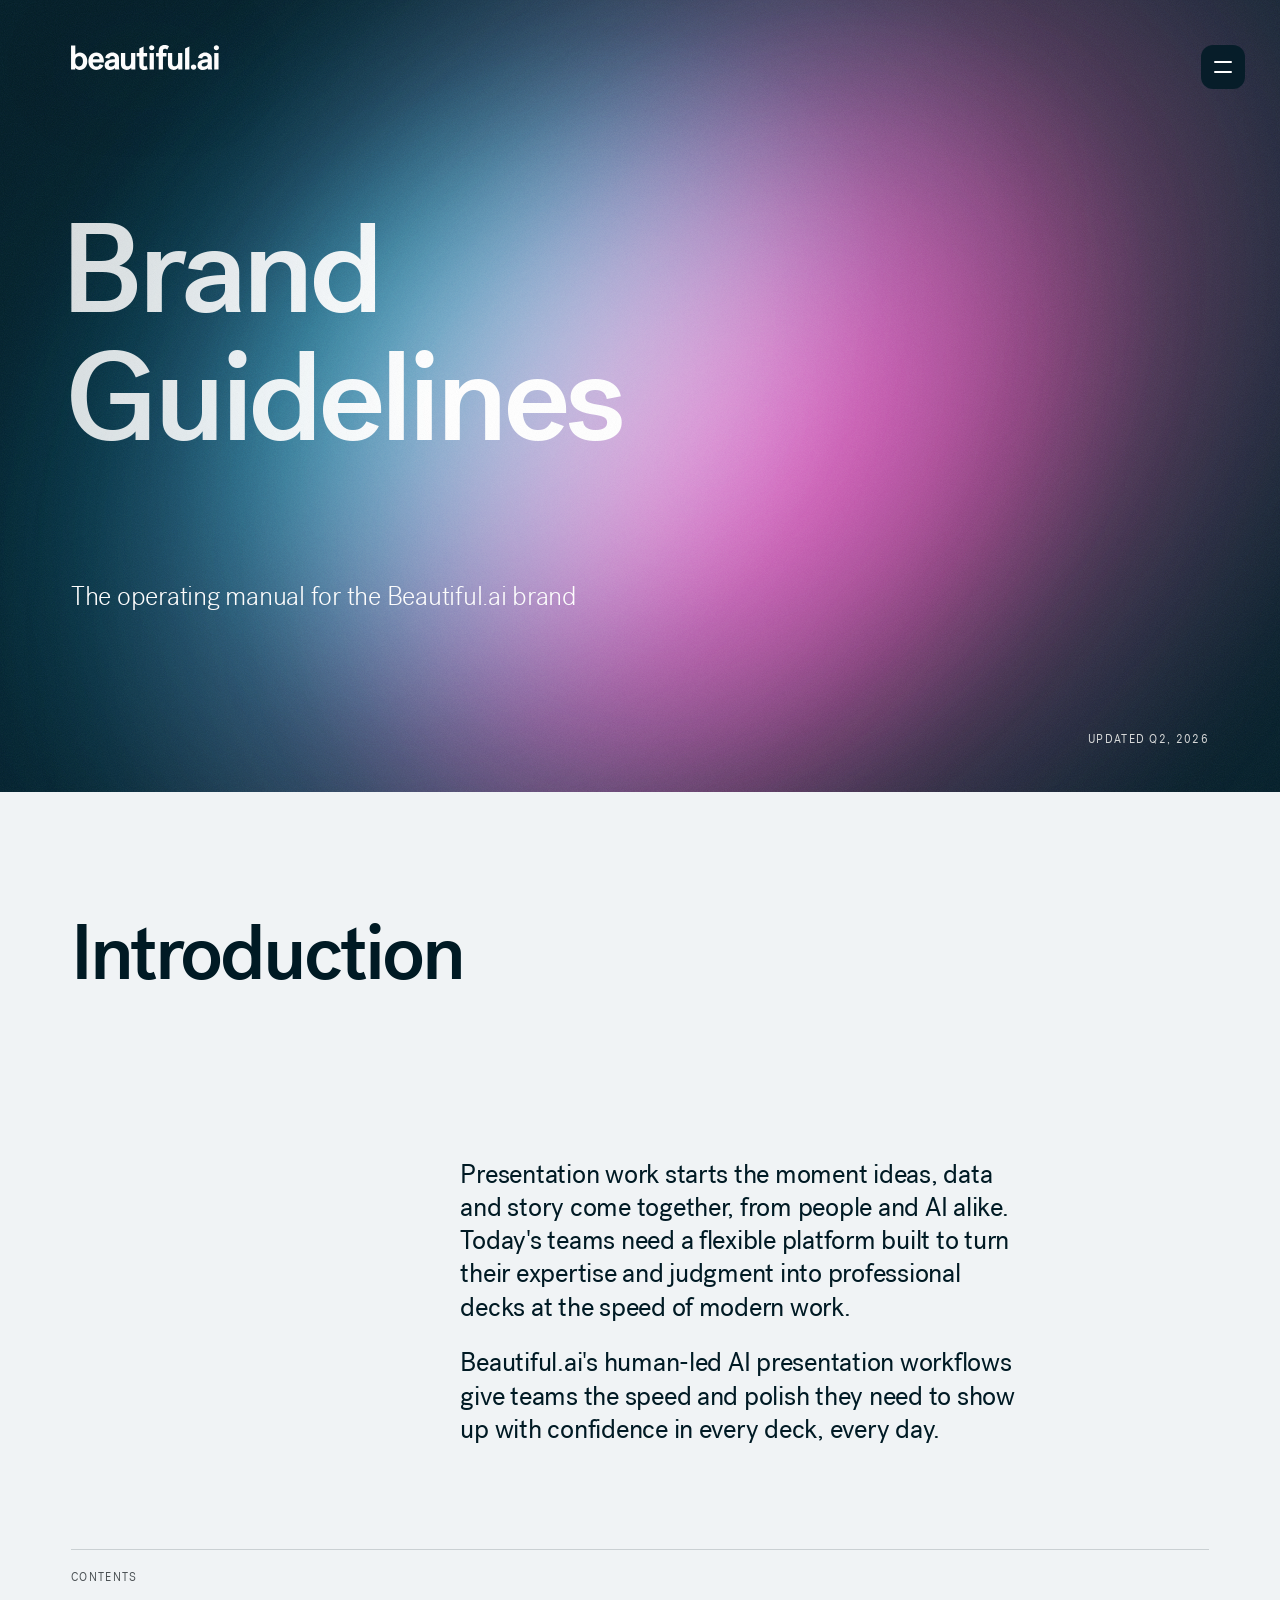
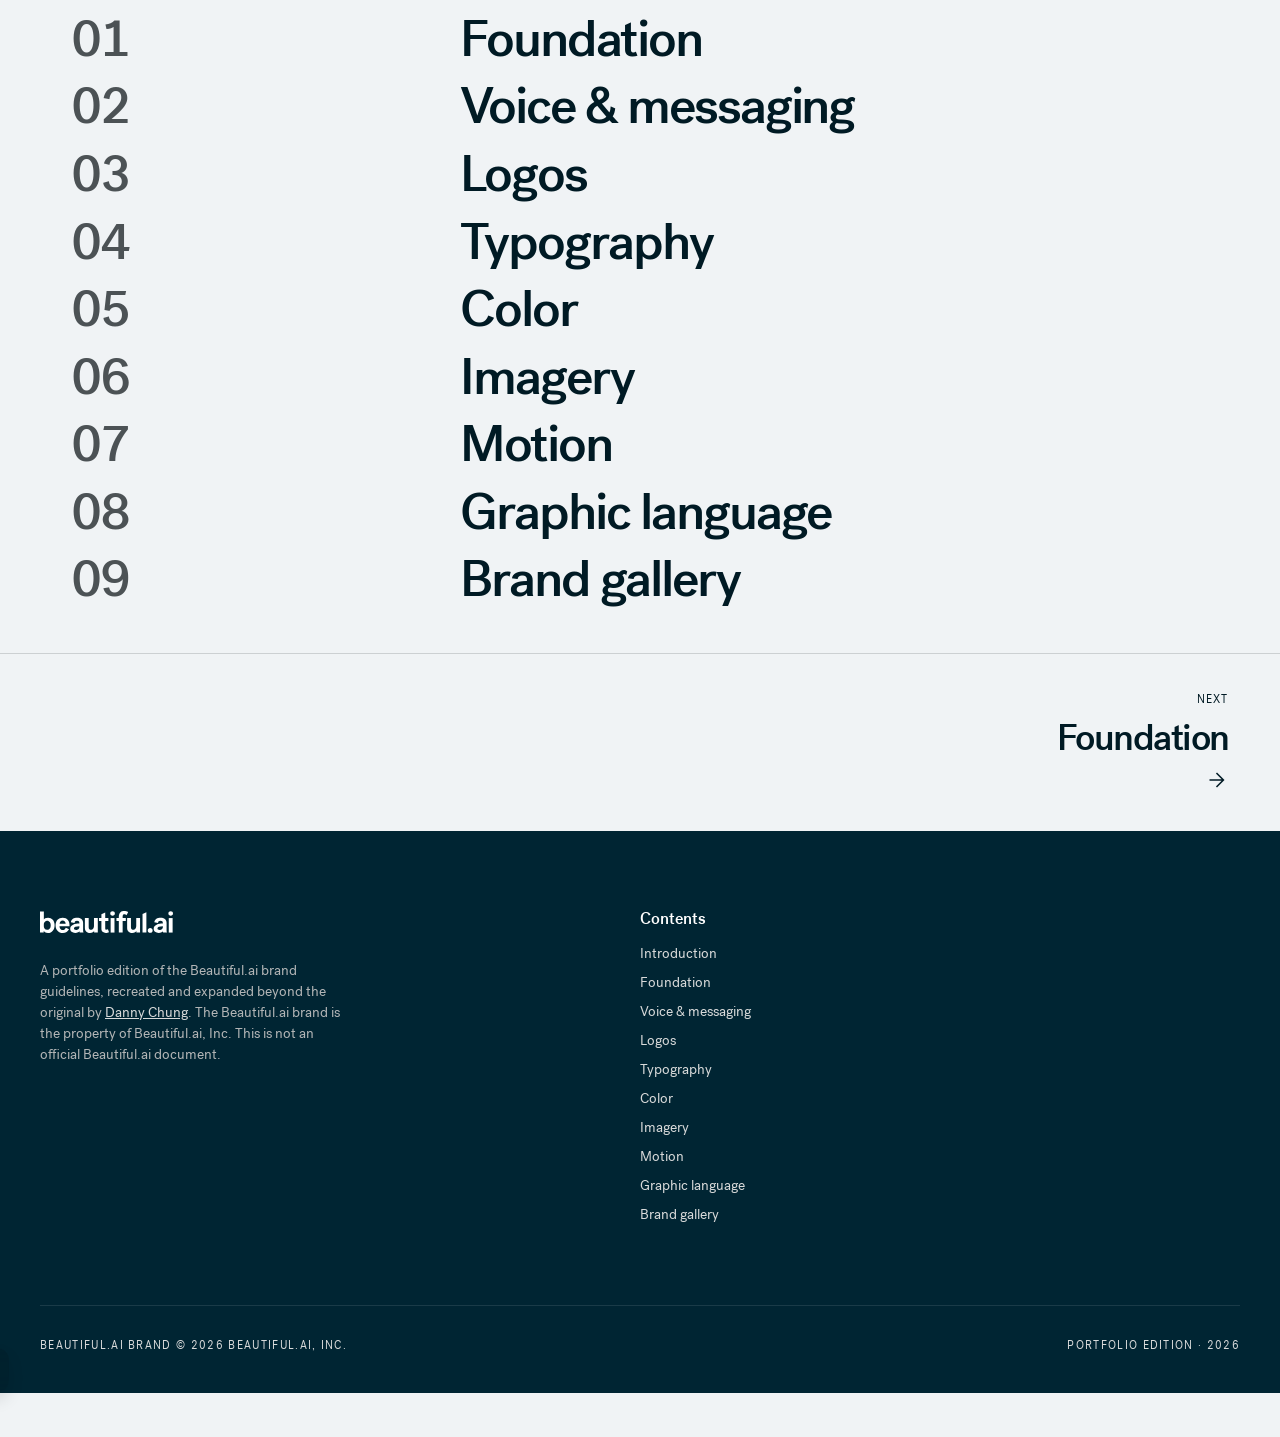
==== commit ef11bd49: "Minor: Rename to Image prompt builder - Nav link on every page, builder page title, heading and desc" ====
--- a/beautifulai/index.html
+++ b/beautifulai/index.html
@@ -38,7 +38,7 @@
     <a href="motion.html">Motion</a>
     <a href="brand-elements.html">Graphic language</a>
     <a href="06-brand-in-use.html">Brand gallery</a>
-    <a class="nav-tool" href="prompt-builder.html" target="bai-prompt-builder" rel="noopener"><span class="material-symbols-outlined" aria-hidden="true">auto_awesome</span>Photo prompt builder</a>
+    <a class="nav-tool" href="prompt-builder.html" target="bai-prompt-builder" rel="noopener"><span class="material-symbols-outlined" aria-hidden="true">auto_awesome</span>Image prompt builder</a>
   </nav>
 </header>
 <section class="cover" id="top" data-screen-label="01 Cover">
